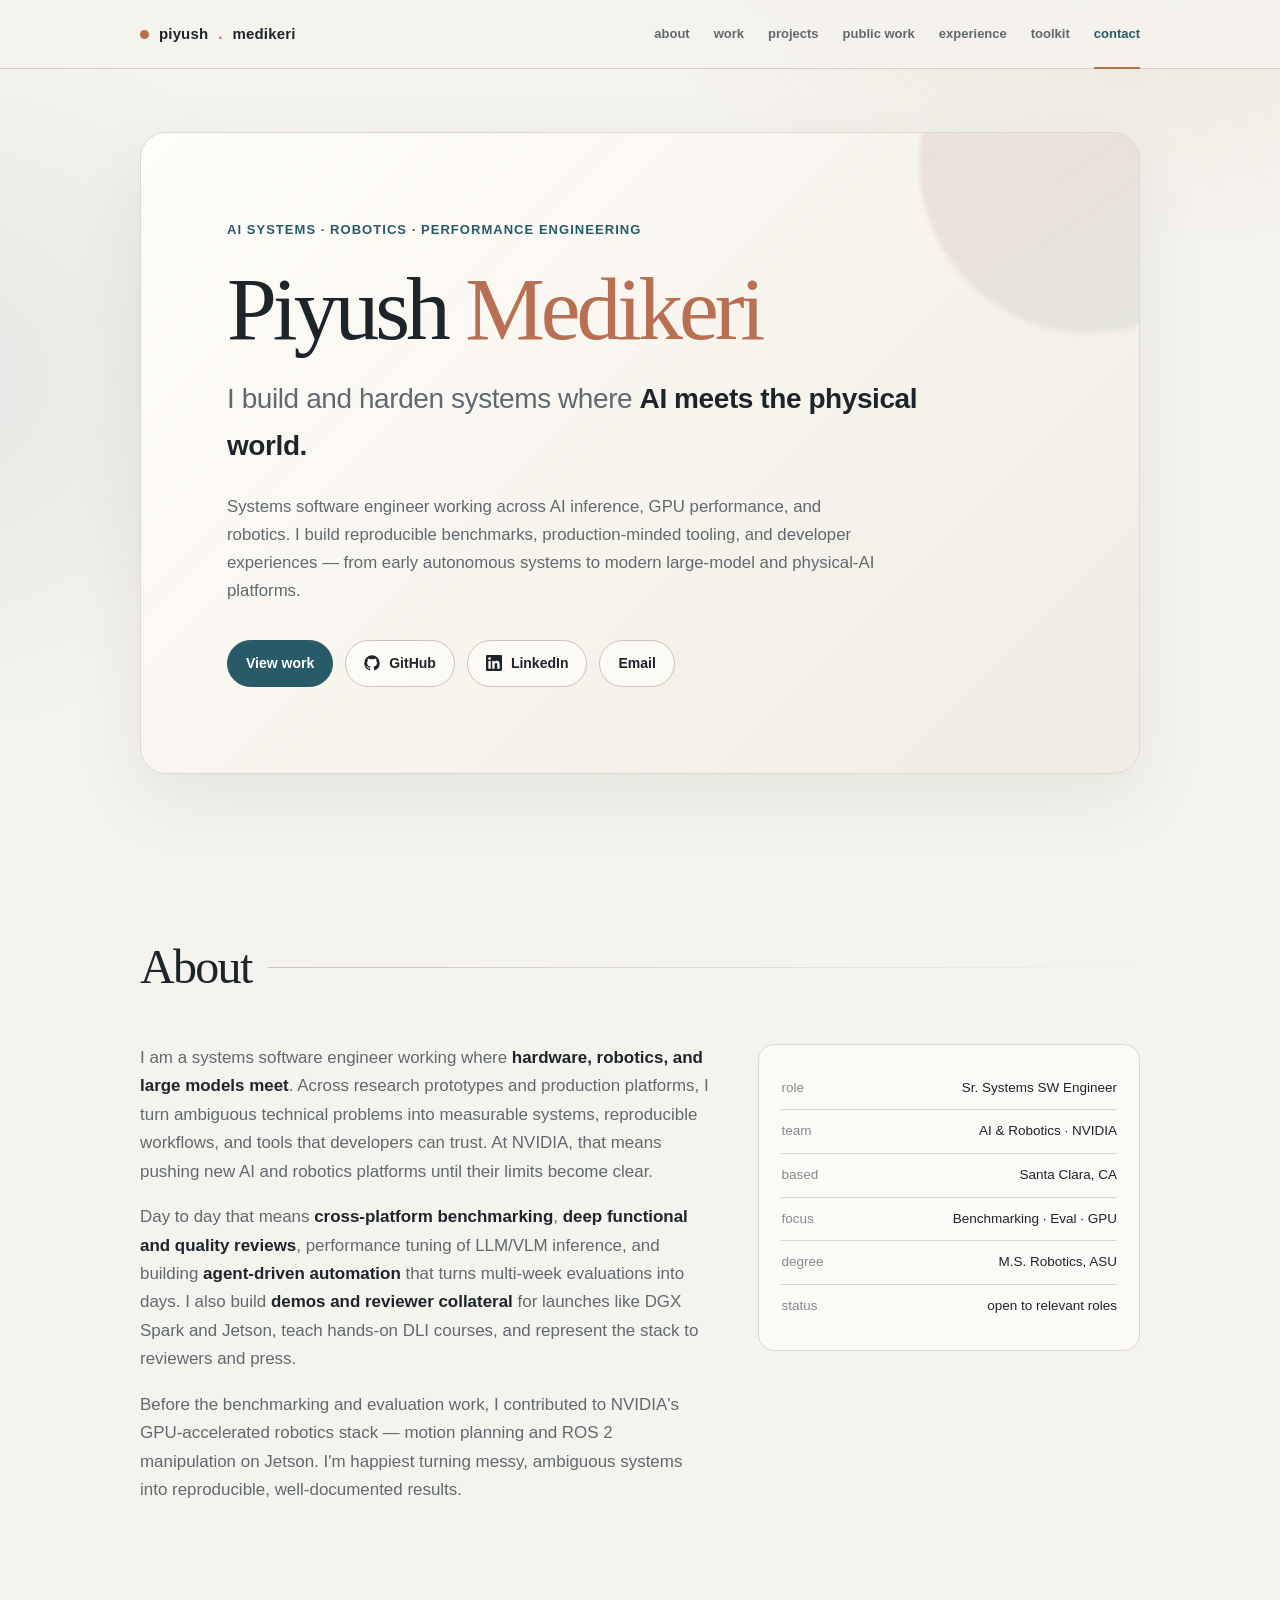
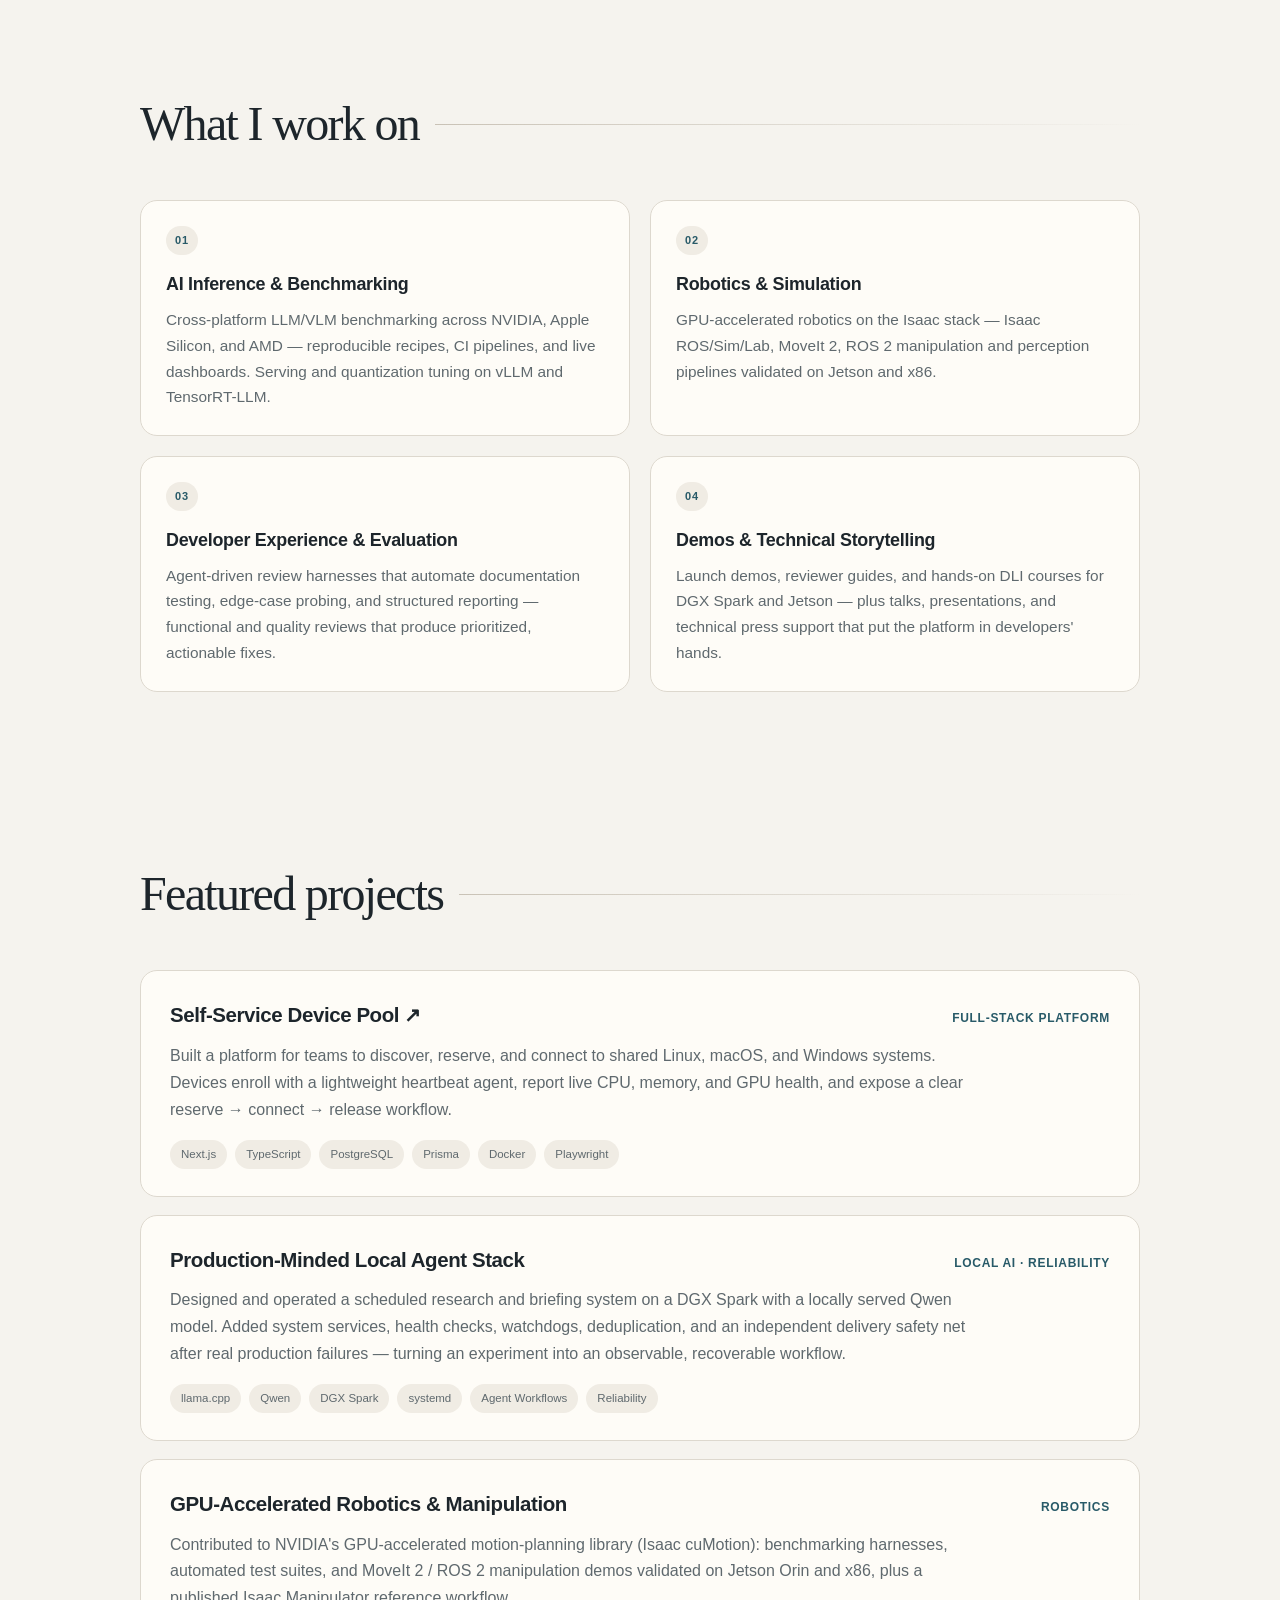
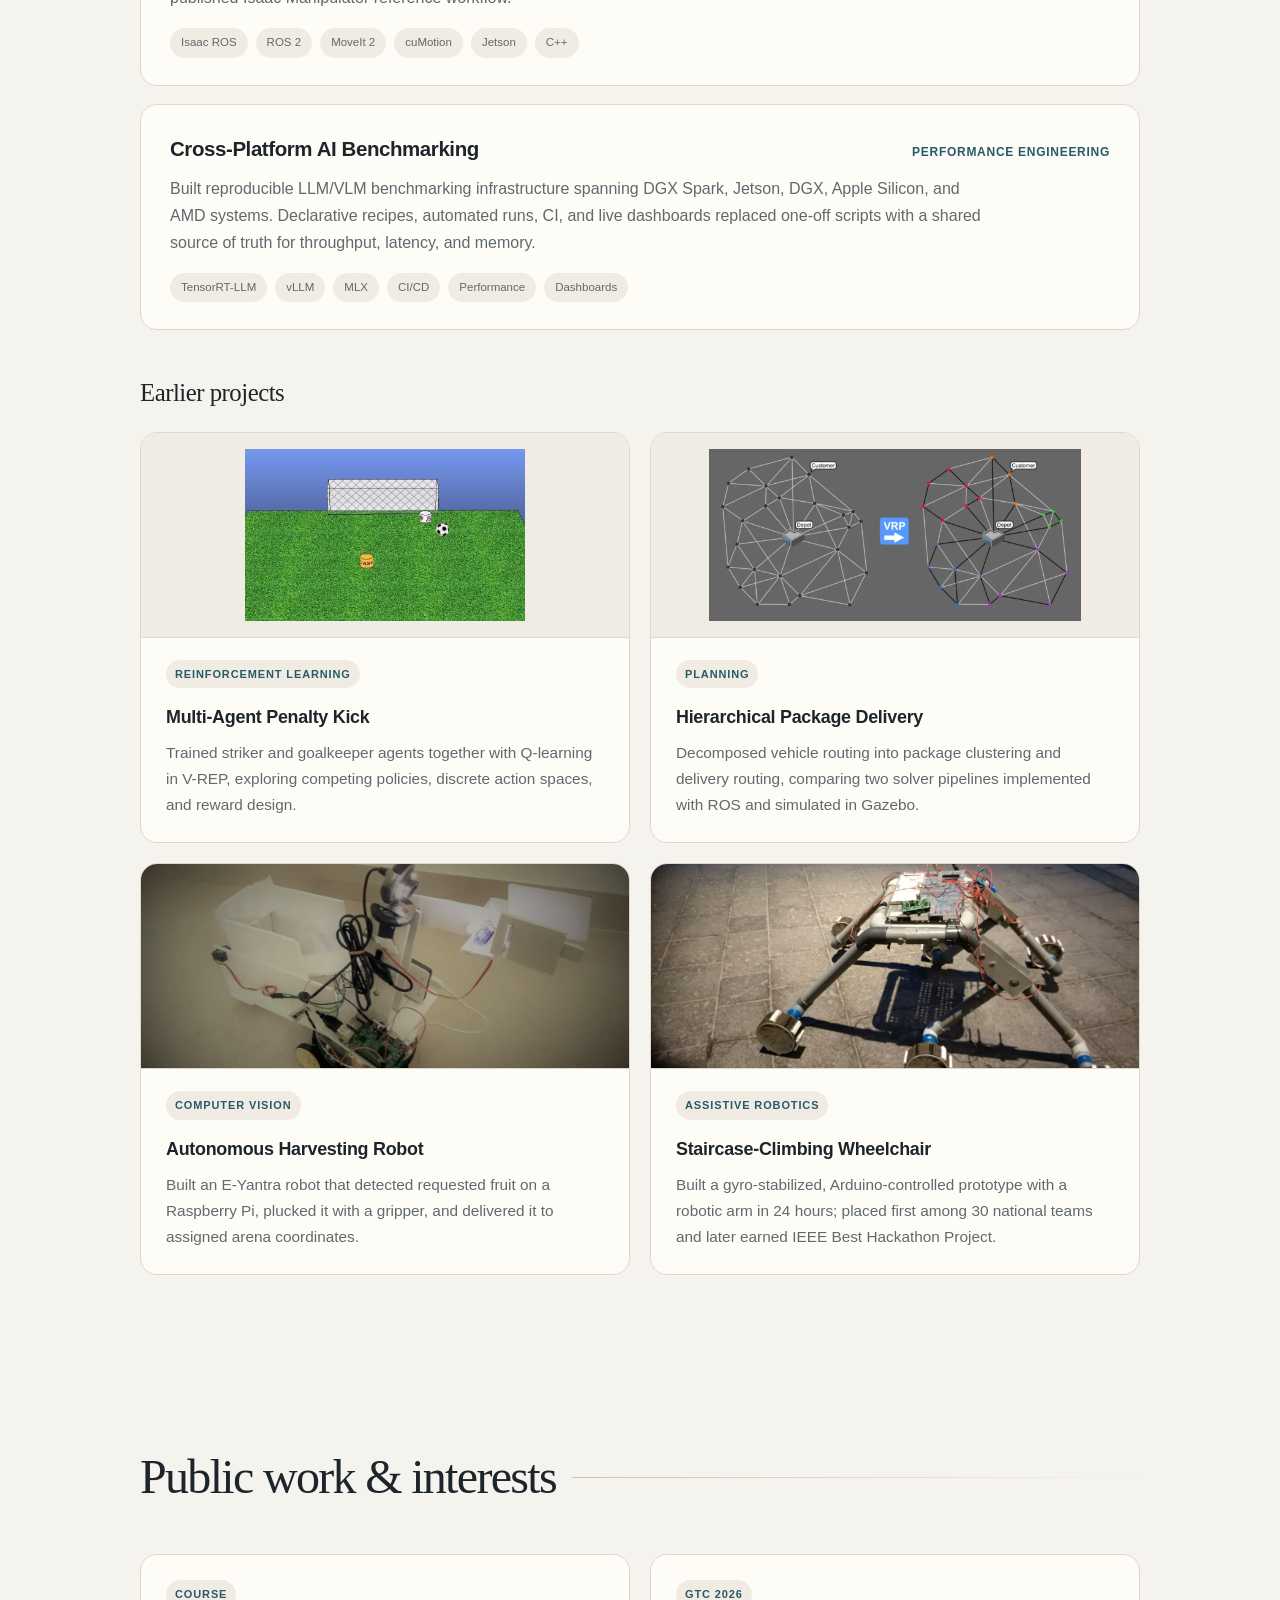
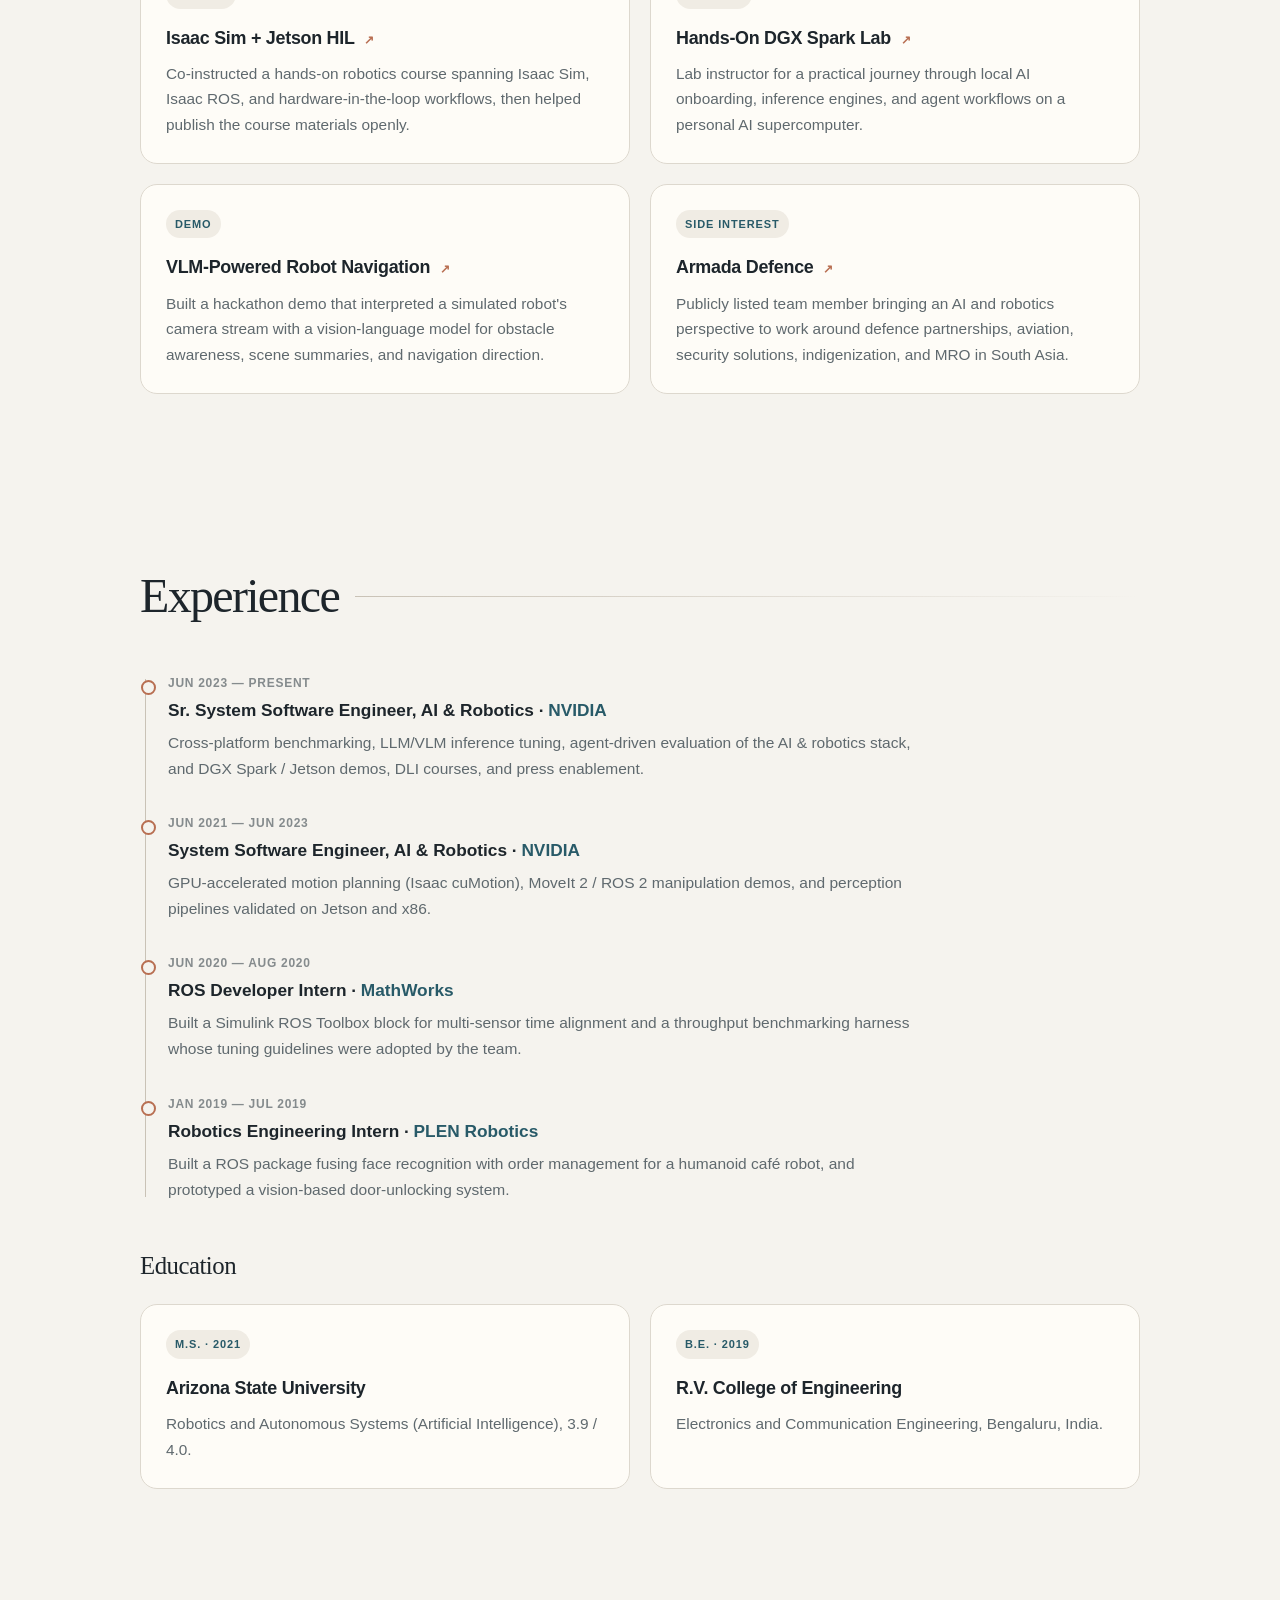
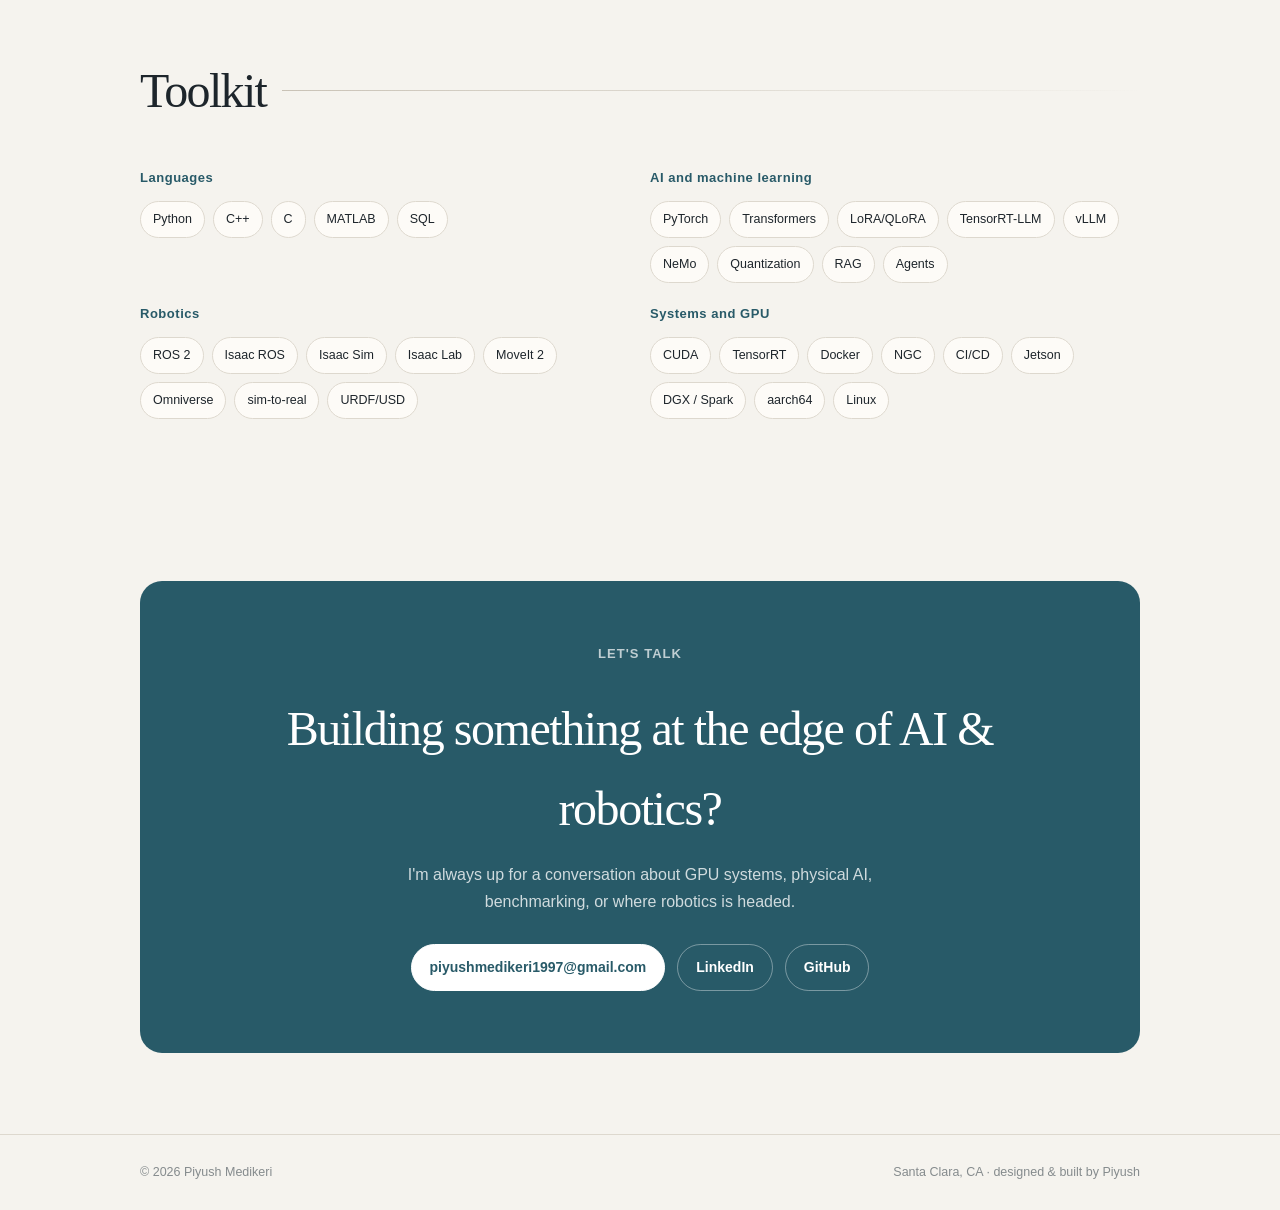
==== index.html @ 3c65e351 "Adopt warm editorial portfolio design" ====
<!DOCTYPE html>
<html lang="en">
<head>
<meta charset="utf-8">
<meta name="viewport" content="width=device-width, initial-scale=1">
<title>Piyush Medikeri — Systems Software Engineer, AI &amp; Robotics</title>
<meta name="description" content="Piyush Medikeri is a systems software engineer specializing in AI inference, GPU performance, robotics, evaluation, and developer-facing technical work.">
<meta name="color-scheme" content="light">
<meta property="og:title" content="Piyush Medikeri — Systems Software Engineer, AI &amp; Robotics">
<meta property="og:description" content="AI inference, GPU benchmarking, robotics, evaluation, and developer experience — from early autonomous systems to production platforms.">
<meta property="og:type" content="website">
<style>
  :root{
    --bg:#f5f3ee; --bg2:#eeeae2; --surface:#fffdf9; --surface2:#f0ece4;
    --border:#ddd8ce; --border2:#c9c2b6;
    --text:#1d252b; --muted:#5f696e; --dim:#858b8d;
    --accent:#285a68; --accent-dim:#3f7380; --warm:#b86f52;
    --sans:-apple-system,BlinkMacSystemFont,"Segoe UI",Inter,Roboto,Helvetica,Arial,sans-serif;
    --serif:Georgia,"Times New Roman",serif;
    --maxw:1080px;
  }
  *{margin:0;padding:0;box-sizing:border-box}
  html{scroll-behavior:smooth}
  body{
    background:var(--bg);color:var(--text);font-family:var(--sans);
    line-height:1.68;-webkit-font-smoothing:antialiased;overflow-x:hidden;
  }
  body::before{
    content:"";position:fixed;inset:0;z-index:-1;pointer-events:none;
    background:
      radial-gradient(700px 420px at 88% -5%,rgba(184,111,82,.10),transparent 70%),
      radial-gradient(650px 500px at -8% 42%,rgba(40,90,104,.08),transparent 72%);
  }
  a{color:inherit;text-decoration:none}
  .wrap{max-width:var(--maxw);margin:0 auto;padding:0 clamp(20px,5vw,40px)}
  .accent{color:var(--warm)}

  nav{
    position:sticky;top:0;z-index:50;backdrop-filter:blur(14px);
    background:rgba(245,243,238,.88);border-bottom:1px solid rgba(201,194,182,.75);
  }
  nav .wrap{display:flex;align-items:center;justify-content:space-between;height:68px}
  .brand{font-weight:700;font-size:15px;letter-spacing:.01em;display:flex;align-items:center;gap:10px}
  .brand .blip{width:9px;height:9px;border-radius:50%;background:var(--warm)}
  .navlinks{display:flex;gap:24px;font-size:13px;font-weight:600}
  .navlinks a{color:var(--muted);transition:color .2s;position:relative}
  .navlinks a:hover,.navlinks a.active{color:var(--accent)}
  .navlinks a.active::after{content:"";position:absolute;left:0;right:0;bottom:-24px;height:2px;background:var(--warm)}
  .navlinks .num{display:none}
  .menu-btn{display:none;background:var(--surface);border:1px solid var(--border2);color:var(--text);font-size:13px;padding:7px 13px;border-radius:999px;cursor:pointer}
  @media(max-width:880px){.navlinks{display:none}.menu-btn{display:block}}

  header{padding:clamp(38px,7vh,72px) 0 clamp(46px,8vh,84px)}
  .hero-panel{
    position:relative;overflow:hidden;min-height:470px;border:1px solid var(--border);
    border-radius:26px;padding:clamp(42px,8vw,86px);display:flex;align-items:center;
    background:linear-gradient(135deg,rgba(255,253,249,.98),rgba(239,235,226,.96));
    box-shadow:0 24px 70px rgba(44,49,48,.08);
  }
  .hero-panel::after{
    content:"";position:absolute;width:340px;height:340px;border-radius:50%;right:-120px;top:-140px;
    background:linear-gradient(145deg,rgba(184,111,82,.16),rgba(40,90,104,.08));filter:blur(2px);
  }
  .hero-copy{position:relative;z-index:1;max-width:760px}
  .eyebrow{color:var(--accent);font-size:13px;font-weight:700;letter-spacing:.08em;text-transform:uppercase;margin-bottom:24px}
  .eyebrow .caret{display:none}
  h1{font-family:var(--serif);font-size:clamp(3rem,8vw,5.6rem);line-height:.98;font-weight:500;letter-spacing:-.045em;margin-bottom:22px}
  h1 .grad{color:var(--warm)}
  .role-line{font-size:clamp(1.2rem,3.2vw,1.75rem);color:var(--muted);font-weight:400;letter-spacing:-.015em;margin-bottom:24px;max-width:700px}
  .role-line b{color:var(--text);font-weight:600}
  .lede{max-width:650px;color:var(--muted);font-size:1.05rem;margin-bottom:34px}
  .cta{display:flex;flex-wrap:wrap;gap:12px}
  .btn{font-size:14px;font-weight:650;padding:11px 18px;border-radius:999px;border:1px solid var(--border2);color:var(--text);background:rgba(255,253,249,.65);transition:.2s;display:inline-flex;align-items:center;gap:9px}
  .btn:hover{border-color:var(--accent);transform:translateY(-1px);box-shadow:0 8px 24px rgba(44,49,48,.08)}
  .btn.primary{background:var(--accent);color:#fff;border-color:var(--accent)}
  .btn.primary:hover{background:#1f4c58}
  .btn svg{width:16px;height:16px}

  section{padding:clamp(58px,9vh,94px) 0;scroll-margin-top:78px}
  .sec-head{display:flex;align-items:center;gap:16px;margin-bottom:36px}
  .sec-head .idx{display:none}
  .sec-head h2{font-family:var(--serif);font-size:clamp(2rem,4.5vw,3rem);font-weight:500;letter-spacing:-.035em;white-space:nowrap}
  .sec-head .line{flex:1;height:1px;background:linear-gradient(90deg,var(--border2),transparent)}
  @media(max-width:520px){.sec-head h2{white-space:normal;font-size:1.9rem}.sec-head .line{display:none}}

  .about-grid{display:grid;grid-template-columns:1.5fr 1fr;gap:46px;align-items:start}
  @media(max-width:820px){.about-grid{grid-template-columns:1fr;gap:28px}}
  .about p{color:var(--muted);font-size:1.06rem;margin-bottom:17px}
  .about p b{color:var(--text);font-weight:650}
  .quickfacts{border:1px solid var(--border);border-radius:16px;background:rgba(255,253,249,.7);padding:22px;font-size:13.5px}
  .quickfacts .row{display:flex;justify-content:space-between;gap:14px;padding:10px 0;border-bottom:1px solid var(--border)}
  .quickfacts .row:last-child{border-bottom:0}
  .quickfacts .k{color:var(--dim)}
  .quickfacts .v{color:var(--text);text-align:right}

  .cards{display:grid;grid-template-columns:repeat(2,1fr);gap:20px}
  @media(max-width:720px){.cards{grid-template-columns:1fr}}
  .card{border:1px solid var(--border);border-radius:17px;background:rgba(255,253,249,.86);padding:25px;transition:.22s;position:relative;overflow:hidden}
  .card:hover{border-color:var(--border2);transform:translateY(-2px);box-shadow:0 14px 34px rgba(44,49,48,.07)}
  .card .ico{font-size:11px;font-weight:750;text-transform:uppercase;letter-spacing:.08em;color:var(--accent);background:var(--surface2);border-radius:999px;padding:5px 9px;display:inline-block;margin-bottom:14px}
  .card h3{font-size:1.12rem;margin-bottom:8px;letter-spacing:-.015em}
  .card p{color:var(--muted);font-size:.96rem}
  .project-thumb{display:block;width:calc(100% + 50px);height:205px;object-fit:cover;margin:-25px -25px 22px;background:var(--surface2);border-bottom:1px solid var(--border)}
  .project-thumb.diagram{object-fit:contain;padding:16px}

  .projects{display:grid;gap:18px}
  .proj{border:1px solid var(--border);border-radius:17px;background:rgba(255,253,249,.86);padding:27px 29px;transition:.22s}
  .proj:hover{border-color:var(--border2);box-shadow:0 14px 34px rgba(44,49,48,.07)}
  .proj-top{display:flex;align-items:baseline;justify-content:space-between;gap:16px;margin-bottom:10px;flex-wrap:wrap}
  .proj h3{font-size:1.28rem;letter-spacing:-.02em}
  .proj .kind{font-size:12px;font-weight:700;color:var(--accent);text-transform:uppercase;letter-spacing:.06em}
  .proj p{color:var(--muted);margin-bottom:16px;max-width:820px}
  .tags{display:flex;flex-wrap:wrap;gap:8px}
  .tag{font-size:11.5px;color:var(--muted);background:var(--surface2);border-radius:999px;padding:5px 11px}
  .subhead{font-family:var(--serif);font-size:1.55rem;font-weight:500;color:var(--text);letter-spacing:-.02em;margin:42px 0 18px}
  .card-link{display:block}
  .card-link .arrow{color:var(--warm);font-size:12px;margin-left:5px}

  .timeline{position:relative;padding-left:28px}
  .timeline::before{content:"";position:absolute;left:5px;top:6px;bottom:6px;width:1px;background:var(--border2)}
  .job{position:relative;padding-bottom:31px}
  .job:last-child{padding-bottom:0}
  .job::before{content:"";position:absolute;left:-27px;top:7px;width:11px;height:11px;border-radius:50%;background:var(--bg);border:2px solid var(--warm)}
  .job .when{font-size:12px;font-weight:700;letter-spacing:.06em;color:var(--dim);margin-bottom:3px}
  .job h3{font-size:1.08rem}
  .job .co{color:var(--accent);font-weight:700}
  .job p{color:var(--muted);font-size:.97rem;margin-top:5px;max-width:760px}

  .skillgrid{display:grid;grid-template-columns:repeat(2,1fr);gap:20px}
  @media(max-width:720px){.skillgrid{grid-template-columns:1fr}}
  .skillcol h4{font-size:13px;color:var(--accent);margin-bottom:12px;letter-spacing:.04em}
  .chips{display:flex;flex-wrap:wrap;gap:8px}
  .chip{font-size:12.5px;color:var(--text);background:rgba(255,253,249,.82);border:1px solid var(--border);border-radius:999px;padding:7px 12px;transition:.2s}
  .chip:hover{border-color:var(--accent);color:var(--accent)}

  .contact-box{border-radius:22px;background:var(--accent);color:#fff;padding:clamp(38px,7vw,62px);text-align:center}
  .contact-box h2{font-family:var(--serif);font-size:clamp(2rem,5vw,3rem);font-weight:500;letter-spacing:-.03em;margin-bottom:12px}
  .contact-box p{color:rgba(255,255,255,.78);max-width:540px;margin:0 auto 28px}
  .contact-box .eyebrow{color:rgba(255,255,255,.7)}
  .contact-box .btn{border-color:rgba(255,255,255,.38);color:#fff;background:transparent}
  .contact-box .btn.primary{background:#fff;color:var(--accent);border-color:#fff}
  .contact-links{display:flex;flex-wrap:wrap;gap:12px;justify-content:center}

  footer{border-top:1px solid var(--border);padding:27px 0;color:var(--dim);font-size:12.5px}
  footer .wrap{display:flex;justify-content:space-between;flex-wrap:wrap;gap:10px}

  html.js .reveal{opacity:0;transform:translateY(16px);transition:opacity .55s ease,transform .55s ease}
  html.js .reveal.in{opacity:1;transform:none}
  @media(prefers-reduced-motion:reduce){html.js .reveal{opacity:1;transform:none;transition:none}html{scroll-behavior:auto}}
</style>
</head>
<body>

<nav>
  <div class="wrap">
    <a class="brand" href="#top"><span class="blip"></span>piyush<span class="accent">.</span>medikeri</a>
    <div class="navlinks" id="navlinks">
      <a href="#about"><span class="num">01</span>about</a>
      <a href="#focus"><span class="num">02</span>work</a>
      <a href="#projects"><span class="num">03</span>projects</a>
      <a href="#public"><span class="num">04</span>public work</a>
      <a href="#experience"><span class="num">05</span>experience</a>
      <a href="#skills"><span class="num">06</span>toolkit</a>
      <a href="#contact"><span class="num">07</span>contact</a>
    </div>
    <button class="menu-btn" id="menuBtn">menu</button>
  </div>
</nav>

<header id="top">
  <div class="wrap">
    <div class="hero-panel">
       <div class="hero-copy">
    <div class="eyebrow reveal">AI systems &middot; robotics &middot; performance engineering</div>
    <h1 class="reveal">Piyush <span class="grad">Medikeri</span></h1>
    <div class="role-line reveal">I build and harden systems where <b>AI meets the physical world.</b></div>
    <p class="lede reveal">
      Systems software engineer working across AI inference, GPU performance, and robotics. I build
      reproducible benchmarks, production-minded tooling, and developer experiences &mdash; from early
      autonomous systems to modern large-model and physical-AI platforms.
    </p>
    <div class="cta reveal">
      <a class="btn primary" href="#projects">View work</a>
      <a class="btn" href="https://github.com/pmedikeri" target="_blank" rel="noopener">
        <svg viewBox="0 0 24 24" fill="currentColor"><path d="M12 .5A11.5 11.5 0 0 0 .5 12a11.5 11.5 0 0 0 7.86 10.92c.57.1.78-.25.78-.55v-2c-3.2.7-3.88-1.37-3.88-1.37-.53-1.34-1.3-1.7-1.3-1.7-1.06-.72.08-.71.08-.71 1.17.08 1.78 1.2 1.78 1.2 1.04 1.78 2.73 1.27 3.4.97.1-.75.4-1.27.73-1.56-2.56-.29-5.26-1.28-5.26-5.7 0-1.26.45-2.29 1.19-3.1-.12-.29-.52-1.46.11-3.05 0 0 .97-.31 3.18 1.18a11 11 0 0 1 5.8 0c2.2-1.49 3.17-1.18 3.17-1.18.63 1.59.23 2.76.11 3.05.74.81 1.19 1.84 1.19 3.1 0 4.43-2.7 5.4-5.28 5.69.41.36.78 1.06.78 2.14v3.17c0 .31.21.66.79.55A11.5 11.5 0 0 0 23.5 12 11.5 11.5 0 0 0 12 .5Z"/></svg>
        GitHub
      </a>
      <a class="btn" href="https://linkedin.com/in/piyush-rajesh-medikeri" target="_blank" rel="noopener">
        <svg viewBox="0 0 24 24" fill="currentColor"><path d="M20.45 20.45h-3.56v-5.57c0-1.33-.02-3.04-1.85-3.04-1.85 0-2.13 1.44-2.13 2.94v5.67H9.35V9h3.41v1.56h.05c.48-.9 1.63-1.85 3.36-1.85 3.6 0 4.27 2.37 4.27 5.45v6.29ZM5.34 7.43a2.06 2.06 0 1 1 0-4.13 2.06 2.06 0 0 1 0 4.13ZM7.12 20.45H3.56V9h3.56v11.45ZM22.22 0H1.77C.79 0 0 .77 0 1.72v20.56C0 23.23.79 24 1.77 24h20.45c.98 0 1.78-.77 1.78-1.72V1.72C24 .77 23.2 0 22.22 0Z"/></svg>
        LinkedIn
      </a>
      <a class="btn" href="mailto:piyushmedikeri1997@gmail.com">Email</a>
    </div>
      </div>
    </div>
  </div>
</header>

<section id="about">
  <div class="wrap">
    <div class="sec-head reveal"><span class="idx">01</span><h2>About</h2><span class="line"></span></div>
    <div class="about-grid about">
      <div class="reveal">
        <p>
          I am a systems software engineer working where <b>hardware, robotics, and large models meet</b>.
          Across research prototypes and production platforms, I turn ambiguous technical problems into
          measurable systems, reproducible workflows, and tools that developers can trust. At NVIDIA,
          that means pushing new AI and robotics platforms until their limits become clear.
        </p>
        <p>
          Day to day that means <b>cross-platform benchmarking</b>, <b>deep functional and quality reviews</b>,
          performance tuning of LLM/VLM inference, and building <b>agent-driven automation</b> that turns
          multi-week evaluations into days. I also build <b>demos and reviewer collateral</b> for launches
          like DGX Spark and Jetson, teach hands-on DLI courses, and represent the stack to reviewers
          and press.
        </p>
        <p>
          Before the benchmarking and evaluation work, I contributed to NVIDIA's GPU-accelerated
          robotics stack &mdash; motion planning and ROS 2 manipulation on Jetson. I'm happiest turning
          messy, ambiguous systems into reproducible, well-documented results.
        </p>
      </div>
      <div class="quickfacts reveal">
        <div class="row"><span class="k">role</span><span class="v">Sr. Systems SW Engineer</span></div>
        <div class="row"><span class="k">team</span><span class="v">AI &amp; Robotics · NVIDIA</span></div>
        <div class="row"><span class="k">based</span><span class="v">Santa Clara, CA</span></div>
        <div class="row"><span class="k">focus</span><span class="v">Benchmarking · Eval · GPU</span></div>
        <div class="row"><span class="k">degree</span><span class="v">M.S. Robotics, ASU</span></div>
        <div class="row"><span class="k">status</span><span class="v accent">open to relevant roles</span></div>
      </div>
    </div>
  </div>
</section>

<section id="focus">
  <div class="wrap">
    <div class="sec-head reveal"><span class="idx">02</span><h2>What I work on</h2><span class="line"></span></div>
    <div class="cards">
      <div class="card reveal">
        <span class="ico">01</span>
        <h3>AI Inference &amp; Benchmarking</h3>
        <p>Cross-platform LLM/VLM benchmarking across NVIDIA, Apple Silicon, and AMD &mdash; reproducible recipes, CI pipelines, and live dashboards. Serving and quantization tuning on vLLM and TensorRT-LLM.</p>
      </div>
      <div class="card reveal">
        <span class="ico">02</span>
        <h3>Robotics &amp; Simulation</h3>
        <p>GPU-accelerated robotics on the Isaac stack &mdash; Isaac ROS/Sim/Lab, MoveIt 2, ROS 2 manipulation and perception pipelines validated on Jetson and x86.</p>
      </div>
      <div class="card reveal">
        <span class="ico">03</span>
        <h3>Developer Experience &amp; Evaluation</h3>
        <p>Agent-driven review harnesses that automate documentation testing, edge-case probing, and structured reporting &mdash; functional and quality reviews that produce prioritized, actionable fixes.</p>
      </div>
      <div class="card reveal">
        <span class="ico">04</span>
        <h3>Demos &amp; Technical Storytelling</h3>
        <p>Launch demos, reviewer guides, and hands-on DLI courses for DGX Spark and Jetson &mdash; plus talks, presentations, and technical press support that put the platform in developers' hands.</p>
      </div>
    </div>
  </div>
</section>

<section id="projects">
  <div class="wrap">
    <div class="sec-head reveal"><span class="idx">03</span><h2>Featured projects</h2><span class="line"></span></div>
    <div class="projects">
      <a class="proj reveal" href="https://github.com/pmedikeri/device-pool" target="_blank" rel="noopener noreferrer">
        <div class="proj-top">
          <h3>Self-Service Device Pool <span aria-hidden="true">↗</span></h3>
          <span class="kind">Full-stack platform</span>
        </div>
        <p>
          Built a platform for teams to discover, reserve, and connect to shared Linux, macOS, and
          Windows systems. Devices enroll with a lightweight heartbeat agent, report live CPU,
          memory, and GPU health, and expose a clear reserve &rarr; connect &rarr; release workflow.
        </p>
        <div class="tags"><span class="tag">Next.js</span><span class="tag">TypeScript</span><span class="tag">PostgreSQL</span><span class="tag">Prisma</span><span class="tag">Docker</span><span class="tag">Playwright</span></div>
      </a>
      <div class="proj reveal">
        <div class="proj-top">
          <h3>Production-Minded Local Agent Stack</h3>
          <span class="kind">Local AI · reliability</span>
        </div>
        <p>
          Designed and operated a scheduled research and briefing system on a DGX Spark with a locally
          served Qwen model. Added system services, health checks, watchdogs, deduplication, and an
          independent delivery safety net after real production failures &mdash; turning an experiment
          into an observable, recoverable workflow.
        </p>
        <div class="tags"><span class="tag">llama.cpp</span><span class="tag">Qwen</span><span class="tag">DGX Spark</span><span class="tag">systemd</span><span class="tag">Agent Workflows</span><span class="tag">Reliability</span></div>
      </div>
      <div class="proj reveal">
        <div class="proj-top">
          <h3>GPU-Accelerated Robotics &amp; Manipulation</h3>
          <span class="kind">Robotics</span>
        </div>
        <p>
          Contributed to NVIDIA's GPU-accelerated motion-planning library (Isaac cuMotion): benchmarking
          harnesses, automated test suites, and MoveIt 2 / ROS 2 manipulation demos validated on Jetson
          Orin and x86, plus a published Isaac Manipulator reference workflow.
        </p>
        <div class="tags"><span class="tag">Isaac ROS</span><span class="tag">ROS 2</span><span class="tag">MoveIt 2</span><span class="tag">cuMotion</span><span class="tag">Jetson</span><span class="tag">C++</span></div>
      </div>
      <div class="proj reveal">
        <div class="proj-top">
          <h3>Cross-Platform AI Benchmarking</h3>
          <span class="kind">Performance engineering</span>
        </div>
        <p>
          Built reproducible LLM/VLM benchmarking infrastructure spanning DGX Spark, Jetson, DGX,
          Apple Silicon, and AMD systems. Declarative recipes, automated runs, CI, and live dashboards
          replaced one-off scripts with a shared source of truth for throughput, latency, and memory.
        </p>
        <div class="tags"><span class="tag">TensorRT-LLM</span><span class="tag">vLLM</span><span class="tag">MLX</span><span class="tag">CI/CD</span><span class="tag">Performance</span><span class="tag">Dashboards</span></div>
      </div>
    </div>

    <h3 class="subhead reveal">Earlier projects</h3>
    <div class="cards">
      <div class="card reveal">
        <img class="project-thumb diagram" src="assets/project-rl.webp" alt="V-REP simulation of striker and goalkeeper reinforcement-learning agents." loading="lazy" decoding="async">
        <span class="ico">Reinforcement learning</span>
        <h3>Multi-Agent Penalty Kick</h3>
        <p>Trained striker and goalkeeper agents together with Q-learning in V-REP, exploring competing policies, discrete action spaces, and reward design.</p>
      </div>
      <div class="card reveal">
        <img class="project-thumb diagram" src="assets/project-planning.webp" alt="ROS and Gazebo package-delivery planning simulation." loading="lazy" decoding="async">
        <span class="ico">Planning</span>
        <h3>Hierarchical Package Delivery</h3>
        <p>Decomposed vehicle routing into package clustering and delivery routing, comparing two solver pipelines implemented with ROS and simulated in Gazebo.</p>
      </div>
      <div class="card reveal">
        <img class="project-thumb" src="assets/project-harvester.webp" alt="Autonomous harvesting robot built for the E-Yantra competition." loading="lazy" decoding="async">
        <span class="ico">Computer vision</span>
        <h3>Autonomous Harvesting Robot</h3>
        <p>Built an E-Yantra robot that detected requested fruit on a Raspberry Pi, plucked it with a gripper, and delivered it to assigned arena coordinates.</p>
      </div>
      <div class="card reveal">
        <img class="project-thumb" src="assets/project-wheelchair.webp" alt="Staircase-climbing wheelchair prototype with robotic arm." loading="lazy" decoding="async">
        <span class="ico">Assistive robotics</span>
        <h3>Staircase-Climbing Wheelchair</h3>
        <p>Built a gyro-stabilized, Arduino-controlled prototype with a robotic arm in 24 hours; placed first among 30 national teams and later earned IEEE Best Hackathon Project.</p>
      </div>
    </div>
  </div>
</section>

<section id="public">
  <div class="wrap">
    <div class="sec-head reveal"><span class="idx">04</span><h2>Public work &amp; interests</h2><span class="line"></span></div>
    <div class="cards">
      <a class="card card-link reveal" href="https://nvidia-ai-iot.github.io/isaac-sim-jetson-hil-course-doc/" target="_blank" rel="noopener noreferrer">
        <span class="ico">COURSE</span>
        <h3>Isaac Sim + Jetson HIL <span class="arrow">↗</span></h3>
        <p>Co-instructed a hands-on robotics course spanning Isaac Sim, Isaac ROS, and hardware-in-the-loop workflows, then helped publish the course materials openly.</p>
      </a>
      <a class="card card-link reveal" href="https://www.nvidia.com/gtc/session-catalog/sessions/gtc26-dlit82308/" target="_blank" rel="noopener noreferrer">
        <span class="ico">GTC 2026</span>
        <h3>Hands-On DGX Spark Lab <span class="arrow">↗</span></h3>
        <p>Lab instructor for a practical journey through local AI onboarding, inference engines, and agent workflows on a personal AI supercomputer.</p>
      </a>
      <a class="card card-link reveal" href="https://www.linkedin.com/posts/nvidiarobotics_build-visual-ai-agents-with-generative-ai-activity-7233905291061293057-0EAy" target="_blank" rel="noopener noreferrer">
        <span class="ico">DEMO</span>
        <h3>VLM-Powered Robot Navigation <span class="arrow">↗</span></h3>
        <p>Built a hackathon demo that interpreted a simulated robot's camera stream with a vision-language model for obstacle awareness, scene summaries, and navigation direction.</p>
      </a>
      <a class="card card-link reveal" href="https://armadadefence.in/" target="_blank" rel="noopener noreferrer">
        <span class="ico">SIDE INTEREST</span>
        <h3>Armada Defence <span class="arrow">↗</span></h3>
        <p>Publicly listed team member bringing an AI and robotics perspective to work around defence partnerships, aviation, security solutions, indigenization, and MRO in South Asia.</p>
      </a>
    </div>
  </div>
</section>

<section id="experience">
  <div class="wrap">
    <div class="sec-head reveal"><span class="idx">05</span><h2>Experience</h2><span class="line"></span></div>
    <div class="timeline">
      <div class="job reveal">
        <div class="when">JUN 2023 — PRESENT</div>
        <h3>Sr. System Software Engineer, AI &amp; Robotics &middot; <span class="co">NVIDIA</span></h3>
        <p>Cross-platform benchmarking, LLM/VLM inference tuning, agent-driven evaluation of the AI &amp; robotics stack, and DGX Spark / Jetson demos, DLI courses, and press enablement.</p>
      </div>
      <div class="job reveal">
        <div class="when">JUN 2021 — JUN 2023</div>
        <h3>System Software Engineer, AI &amp; Robotics &middot; <span class="co">NVIDIA</span></h3>
        <p>GPU-accelerated motion planning (Isaac cuMotion), MoveIt 2 / ROS 2 manipulation demos, and perception pipelines validated on Jetson and x86.</p>
      </div>
      <div class="job reveal">
        <div class="when">JUN 2020 — AUG 2020</div>
        <h3>ROS Developer Intern &middot; <span class="co">MathWorks</span></h3>
        <p>Built a Simulink ROS Toolbox block for multi-sensor time alignment and a throughput benchmarking harness whose tuning guidelines were adopted by the team.</p>
      </div>
      <div class="job reveal">
        <div class="when">JAN 2019 — JUL 2019</div>
        <h3>Robotics Engineering Intern &middot; <span class="co">PLEN Robotics</span></h3>
        <p>Built a ROS package fusing face recognition with order management for a humanoid café robot, and prototyped a vision-based door-unlocking system.</p>
      </div>
    </div>
    <h3 class="subhead reveal">Education</h3>
    <div class="cards">
      <div class="card reveal">
        <span class="ico">M.S. · 2021</span>
        <h3>Arizona State University</h3>
        <p>Robotics and Autonomous Systems (Artificial Intelligence), 3.9 / 4.0.</p>
      </div>
      <div class="card reveal">
        <span class="ico">B.E. · 2019</span>
        <h3>R.V. College of Engineering</h3>
        <p>Electronics and Communication Engineering, Bengaluru, India.</p>
      </div>
    </div>
  </div>
</section>

<section id="skills">
  <div class="wrap">
    <div class="sec-head reveal"><span class="idx">06</span><h2>Toolkit</h2><span class="line"></span></div>
    <div class="skillgrid">
      <div class="skillcol reveal">
        <h4>Languages</h4>
        <div class="chips"><span class="chip">Python</span><span class="chip">C++</span><span class="chip">C</span><span class="chip">MATLAB</span><span class="chip">SQL</span></div>
      </div>
      <div class="skillcol reveal">
        <h4>AI and machine learning</h4>
        <div class="chips"><span class="chip">PyTorch</span><span class="chip">Transformers</span><span class="chip">LoRA/QLoRA</span><span class="chip">TensorRT-LLM</span><span class="chip">vLLM</span><span class="chip">NeMo</span><span class="chip">Quantization</span><span class="chip">RAG</span><span class="chip">Agents</span></div>
      </div>
      <div class="skillcol reveal">
        <h4>Robotics</h4>
        <div class="chips"><span class="chip">ROS 2</span><span class="chip">Isaac ROS</span><span class="chip">Isaac Sim</span><span class="chip">Isaac Lab</span><span class="chip">MoveIt 2</span><span class="chip">Omniverse</span><span class="chip">sim-to-real</span><span class="chip">URDF/USD</span></div>
      </div>
      <div class="skillcol reveal">
        <h4>Systems and GPU</h4>
        <div class="chips"><span class="chip">CUDA</span><span class="chip">TensorRT</span><span class="chip">Docker</span><span class="chip">NGC</span><span class="chip">CI/CD</span><span class="chip">Jetson</span><span class="chip">DGX / Spark</span><span class="chip">aarch64</span><span class="chip">Linux</span></div>
      </div>
    </div>
  </div>
</section>

<section id="contact">
  <div class="wrap">
    <div class="contact-box reveal">
      <div class="eyebrow" style="justify-content:center"><span class="caret">&gt;</span> let's talk</div>
      <h2>Building something at the edge of AI &amp; robotics?</h2>
      <p>I'm always up for a conversation about GPU systems, physical AI, benchmarking, or where robotics is headed.</p>
      <div class="contact-links">
        <a class="btn primary" href="mailto:piyushmedikeri1997@gmail.com">piyushmedikeri1997@gmail.com</a>
        <a class="btn" href="https://linkedin.com/in/piyush-rajesh-medikeri" target="_blank" rel="noopener">LinkedIn</a>
        <a class="btn" href="https://github.com/pmedikeri" target="_blank" rel="noopener">GitHub</a>
      </div>
    </div>
  </div>
</section>

<footer>
  <div class="wrap">
    <span>&copy; <span id="yr">2026</span> Piyush Medikeri</span>
    <span>Santa Clara, CA &middot; designed &amp; built by Piyush</span>
  </div>
</footer>

<script>
  // active nav on scroll
  const links=[...document.querySelectorAll('.navlinks a')];
  const secs=links.map(a=>document.querySelector(a.getAttribute('href')));
  const spy=new IntersectionObserver((es)=>{
    es.forEach(e=>{if(e.isIntersecting){const id='#'+e.target.id;links.forEach(l=>l.classList.toggle('active',l.getAttribute('href')===id));}});
  },{rootMargin:'-45% 0px -50% 0px'});
  secs.forEach(s=>s&&spy.observe(s));

  // reveal on scroll (progressive enhancement)
  const revEls=[...document.querySelectorAll('.reveal')];
  const show=el=>el.classList.add('in');
  if('IntersectionObserver' in window){
    const rev=new IntersectionObserver((es)=>{
      es.forEach(e=>{if(e.isIntersecting){show(e.target);rev.unobserve(e.target);}});
    },{rootMargin:'0px 0px -8% 0px'});
    revEls.forEach((el,i)=>{el.style.transitionDelay=(Math.min(i%6,5)*40)+'ms';rev.observe(el);});
  } else {
    revEls.forEach(show);
  }
  // safety net: guarantee anything in view is shown once loaded (covers headless / edge cases)
  const revealInView=()=>revEls.forEach(el=>{if(el.getBoundingClientRect().top < innerHeight+40) show(el);});
  addEventListener('load',()=>setTimeout(revealInView,100));
  setTimeout(revealInView,1200);

  // mobile menu (simple toggle)
  const nl=document.getElementById('navlinks');
  document.getElementById('menuBtn').addEventListener('click',()=>{
    const open=nl.style.display==='flex';
    nl.style.display=open?'':'flex';
    if(!open){nl.style.position='absolute';nl.style.top='60px';nl.style.right='20px';nl.style.flexDirection='column';nl.style.gap='16px';nl.style.background='var(--bg2)';nl.style.border='1px solid var(--border)';nl.style.padding='16px 22px';nl.style.borderRadius='10px';}
  });
  nl.querySelectorAll('a').forEach(a=>a.addEventListener('click',()=>{if(window.innerWidth<=880)nl.style.display='';}));

  document.getElementById('yr').textContent=new Date().getFullYear();
</script>
</body>
</html>
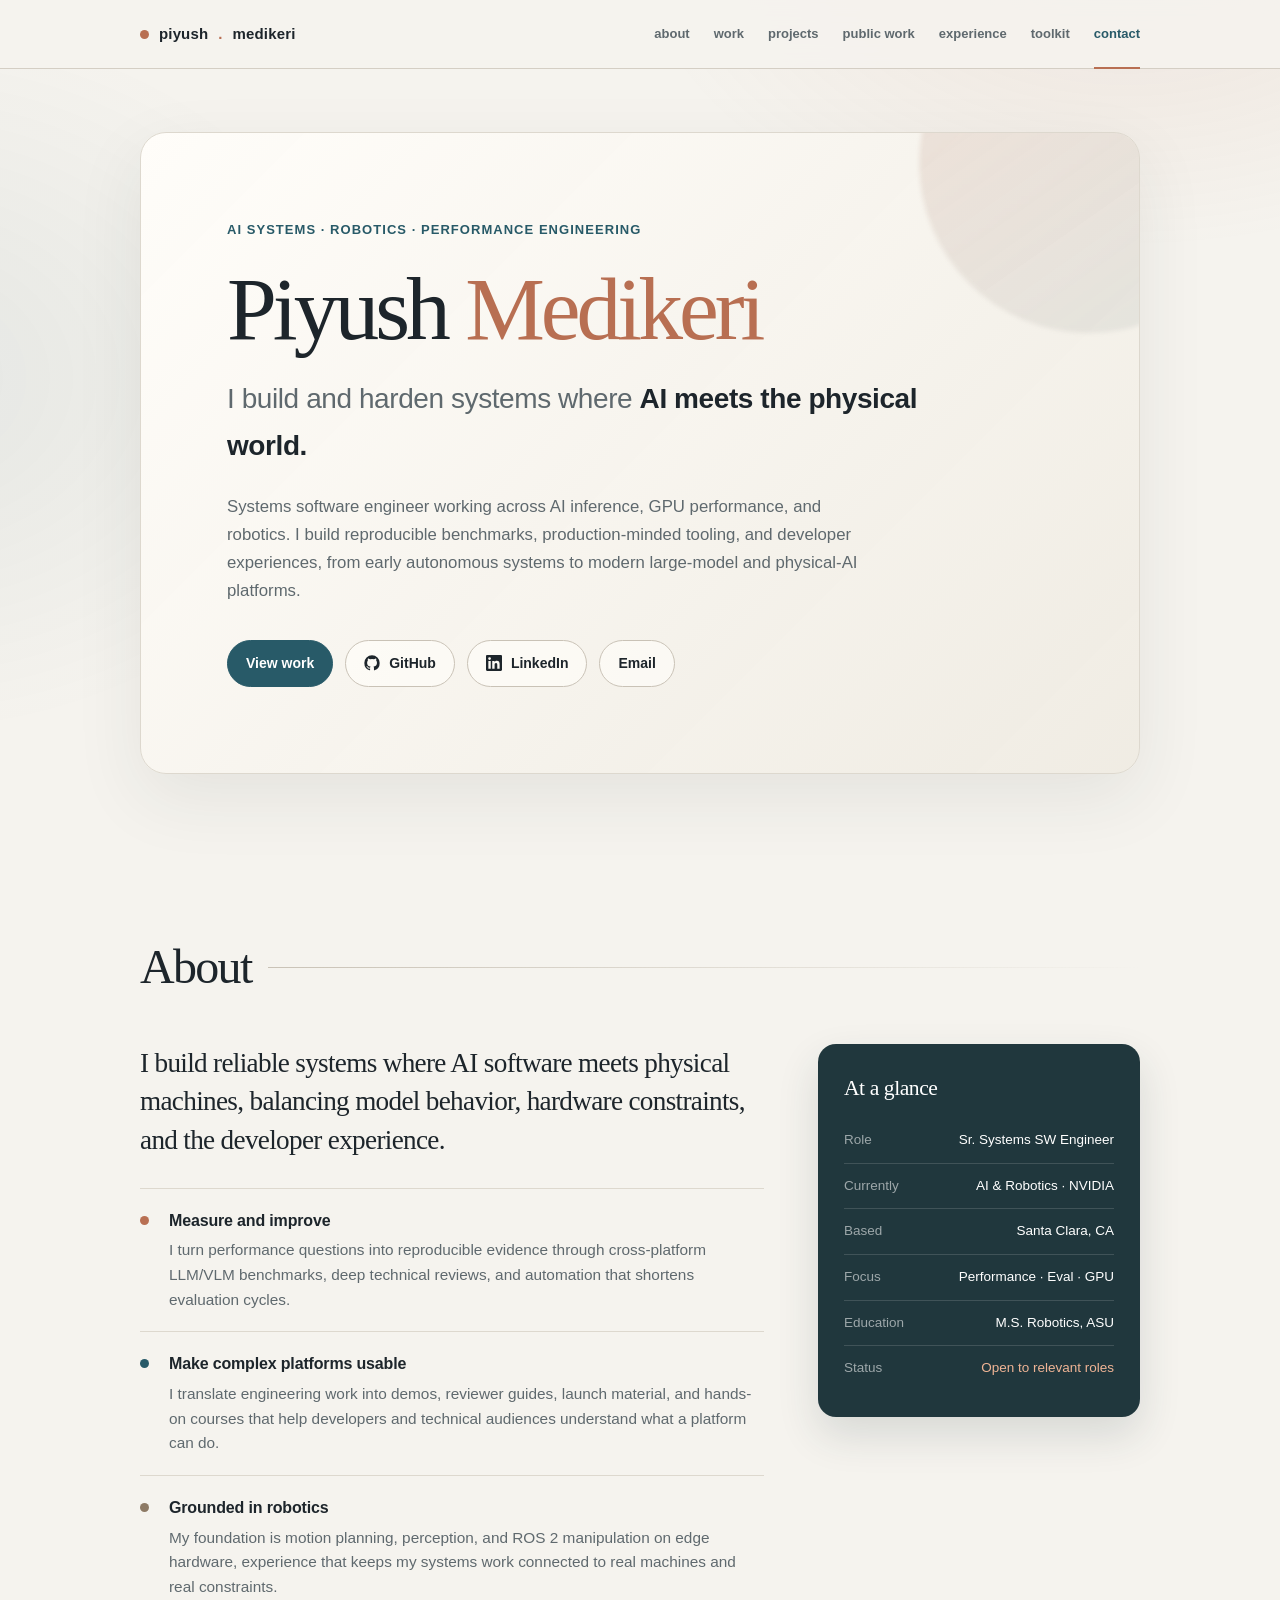
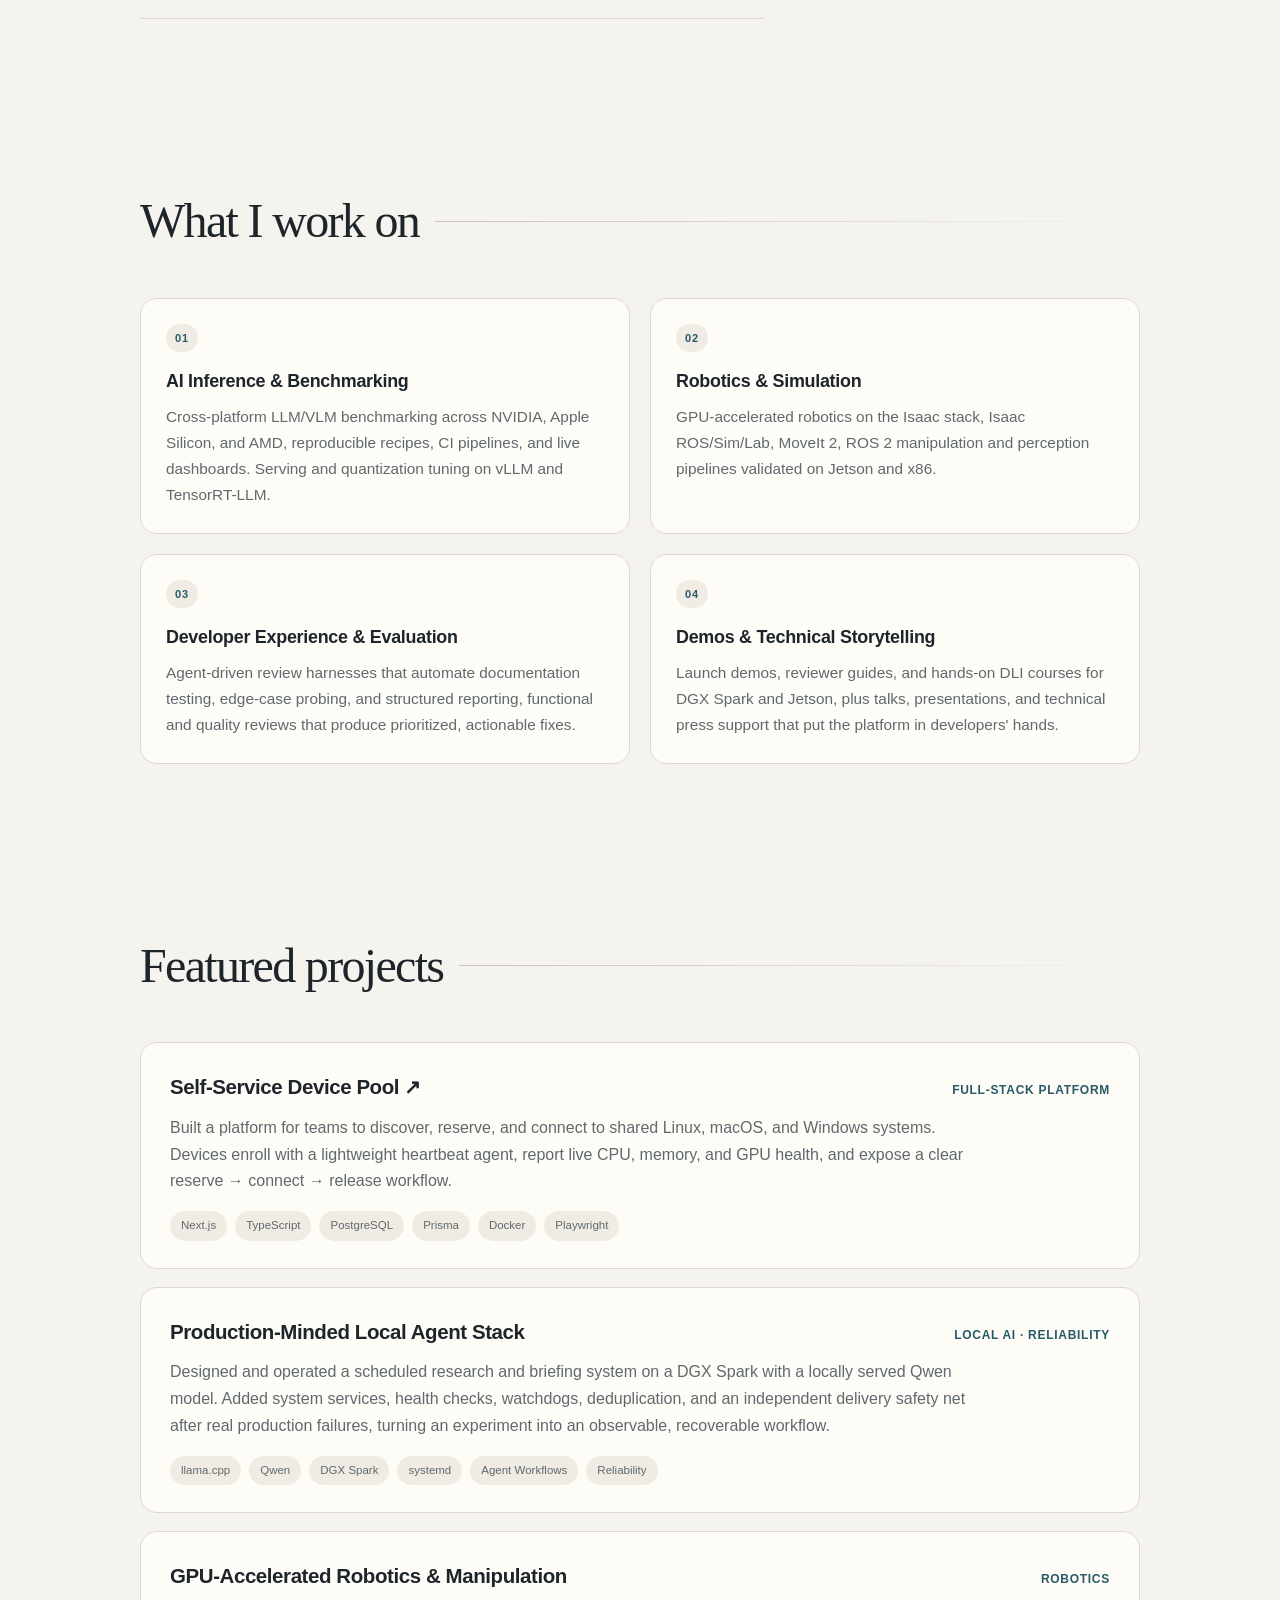
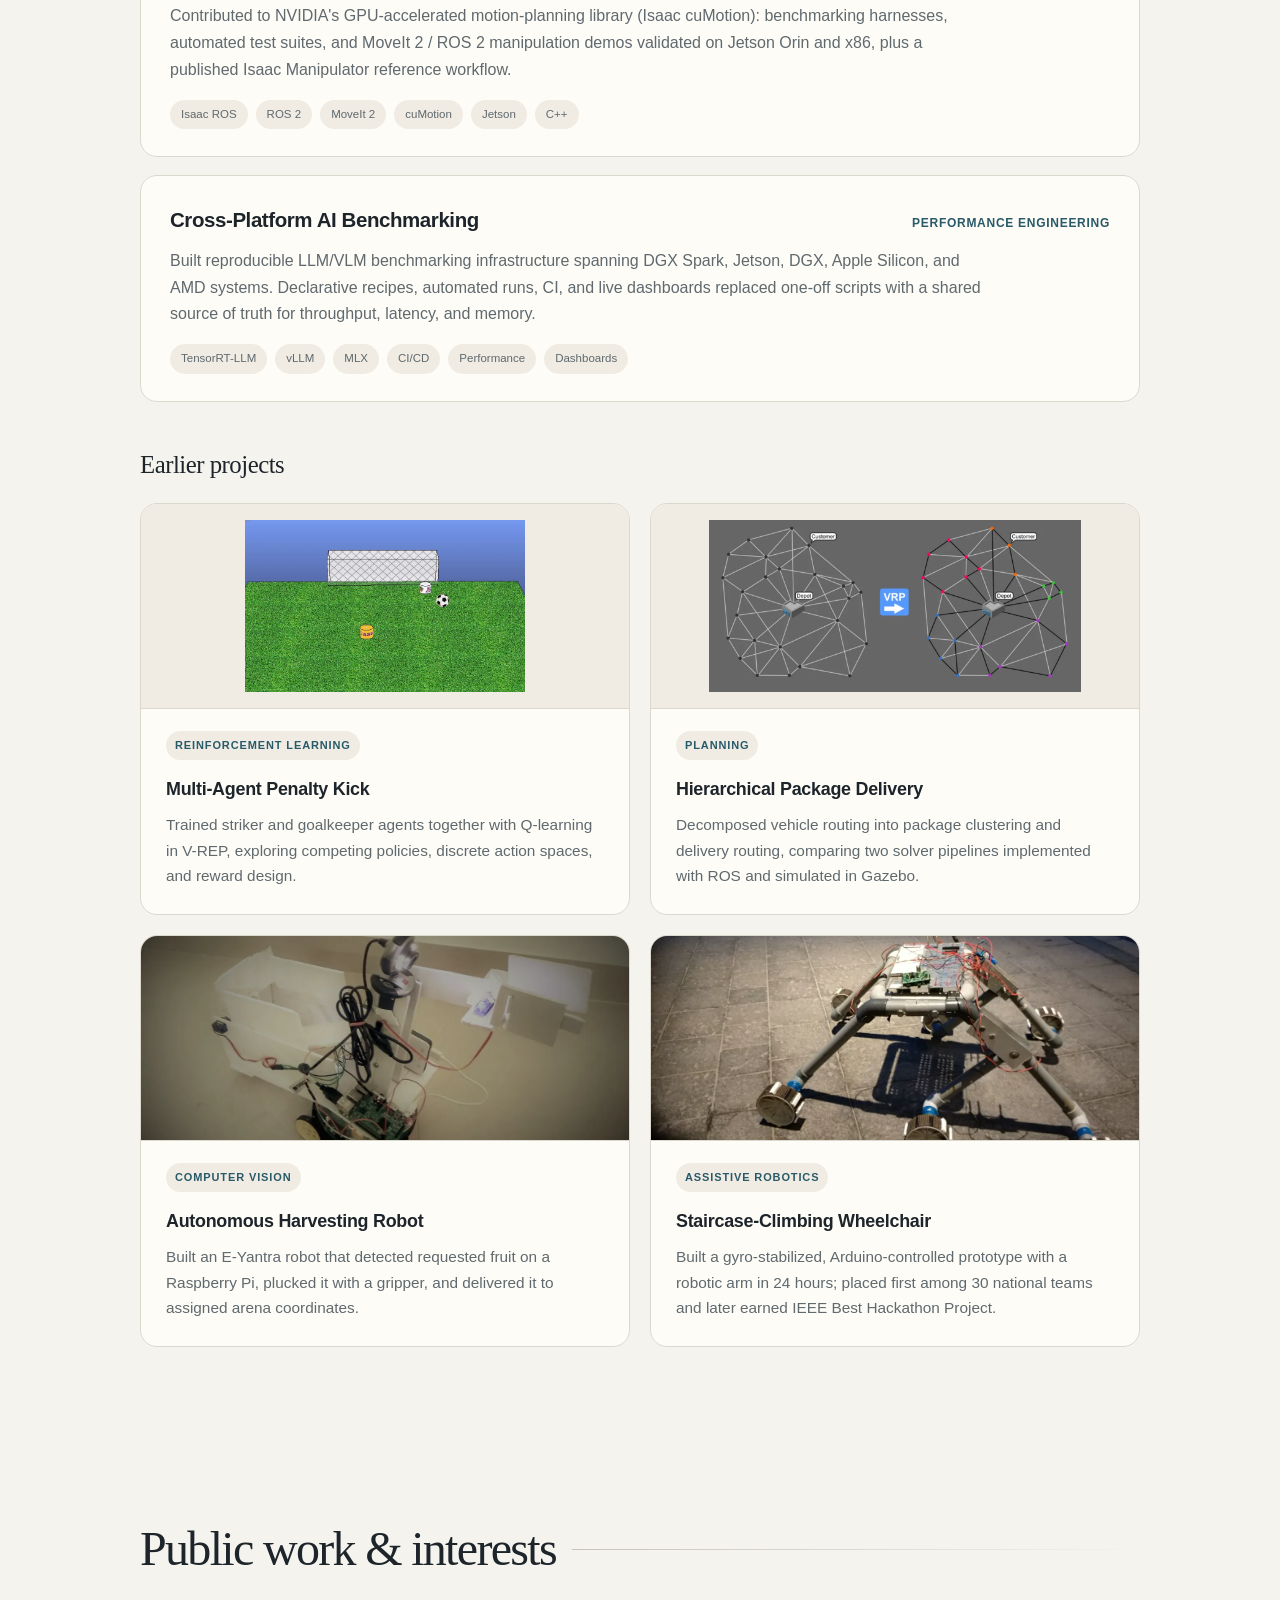
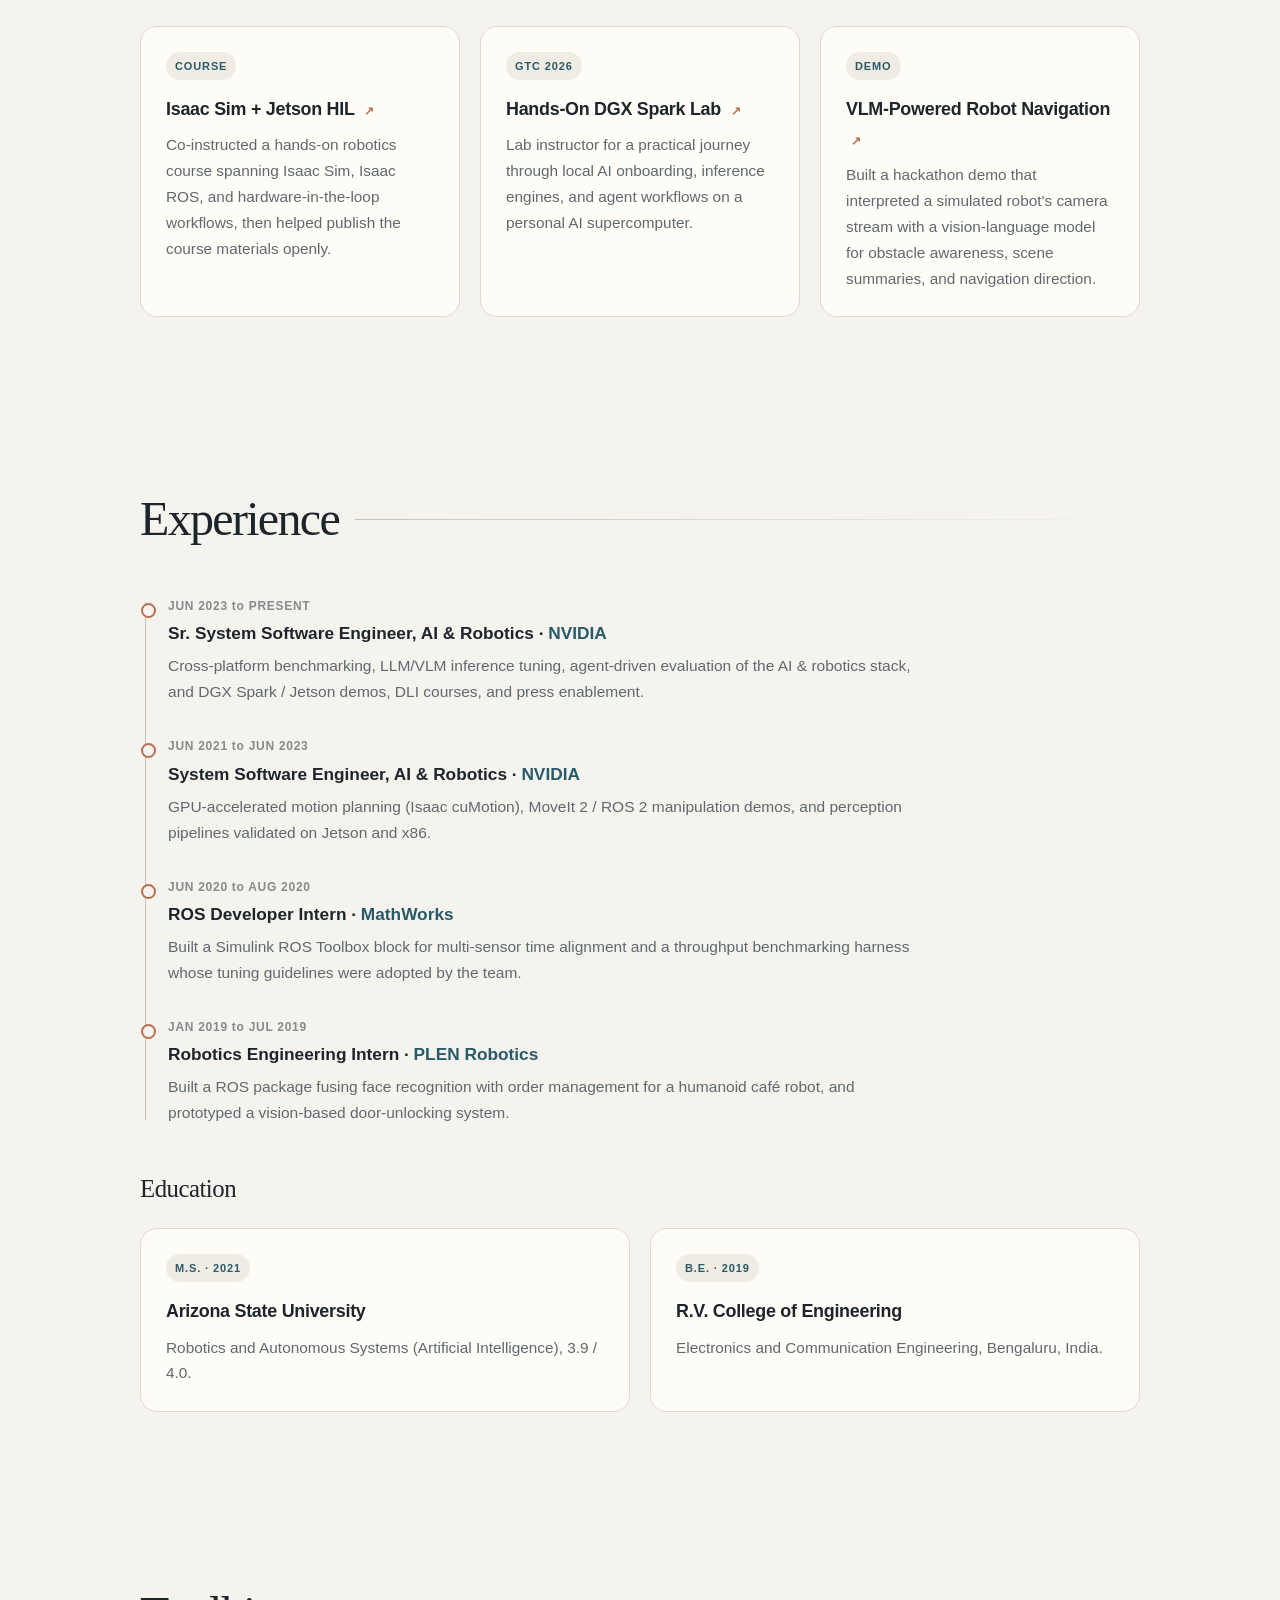
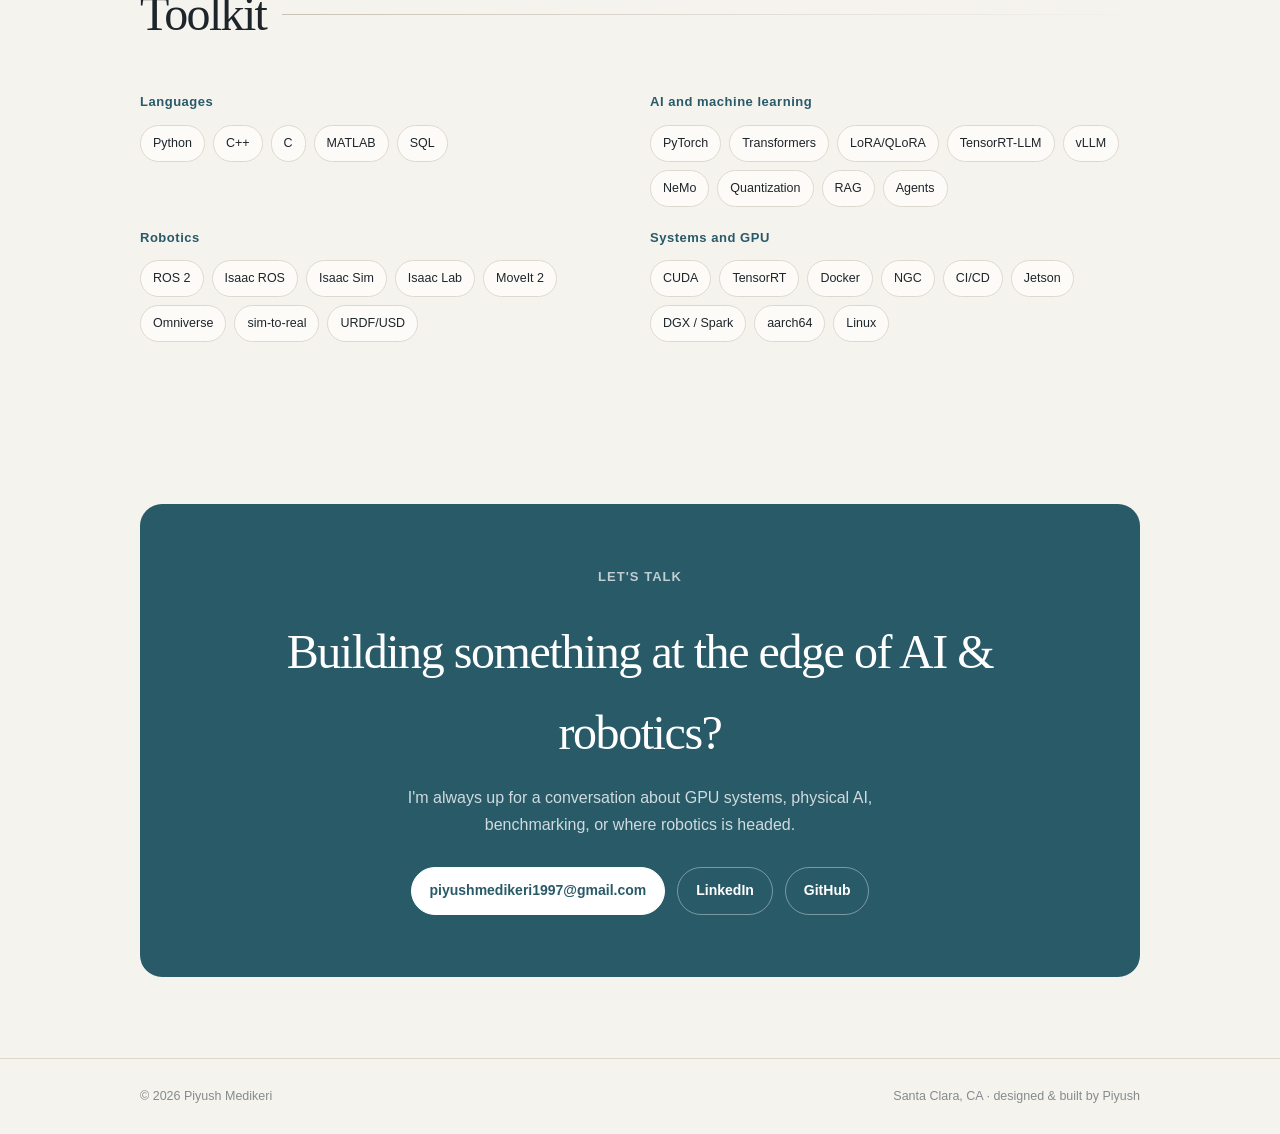
==== commit fc62e3ce: "Refine about section and public work" ====
--- a/index.html
+++ b/index.html
@@ -3,11 +3,11 @@
 <head>
 <meta charset="utf-8">
 <meta name="viewport" content="width=device-width, initial-scale=1">
-<title>Piyush Medikeri — Systems Software Engineer, AI &amp; Robotics</title>
+<title>Piyush Medikeri | Systems Software Engineer, AI &amp; Robotics</title>
 <meta name="description" content="Piyush Medikeri is a systems software engineer specializing in AI inference, GPU performance, robotics, evaluation, and developer-facing technical work.">
 <meta name="color-scheme" content="light">
-<meta property="og:title" content="Piyush Medikeri — Systems Software Engineer, AI &amp; Robotics">
-<meta property="og:description" content="AI inference, GPU benchmarking, robotics, evaluation, and developer experience — from early autonomous systems to production platforms.">
+<meta property="og:title" content="Piyush Medikeri | Systems Software Engineer, AI &amp; Robotics">
+<meta property="og:description" content="AI inference, GPU benchmarking, robotics, evaluation, and developer experience, from early autonomous systems to production platforms.">
 <meta property="og:type" content="website">
 <style>
   :root{
@@ -83,17 +83,28 @@
   .sec-head .line{flex:1;height:1px;background:linear-gradient(90deg,var(--border2),transparent)}
   @media(max-width:520px){.sec-head h2{white-space:normal;font-size:1.9rem}.sec-head .line{display:none}}
 
-  .about-grid{display:grid;grid-template-columns:1.5fr 1fr;gap:46px;align-items:start}
-  @media(max-width:820px){.about-grid{grid-template-columns:1fr;gap:28px}}
-  .about p{color:var(--muted);font-size:1.06rem;margin-bottom:17px}
-  .about p b{color:var(--text);font-weight:650}
-  .quickfacts{border:1px solid var(--border);border-radius:16px;background:rgba(255,253,249,.7);padding:22px;font-size:13.5px}
-  .quickfacts .row{display:flex;justify-content:space-between;gap:14px;padding:10px 0;border-bottom:1px solid var(--border)}
+  .about-grid{display:grid;grid-template-columns:minmax(0,1.55fr) minmax(270px,.8fr);gap:54px;align-items:start}
+  @media(max-width:820px){.about-grid{grid-template-columns:1fr;gap:30px}}
+  .about-lead{font-family:var(--serif);color:var(--text);font-size:clamp(1.35rem,2.5vw,1.7rem);line-height:1.42;letter-spacing:-.025em;margin-bottom:28px;max-width:720px}
+  .about-themes{border-top:1px solid var(--border)}
+  .about-theme{display:grid;grid-template-columns:14px 1fr;gap:15px;padding:19px 0;border-bottom:1px solid var(--border)}
+  .theme-mark{width:9px;height:9px;border-radius:50%;background:var(--warm);margin-top:8px}
+  .about-theme:nth-child(2) .theme-mark{background:var(--accent)}
+  .about-theme:nth-child(3) .theme-mark{background:#8d7a65}
+  .about-theme h3{font-size:1rem;letter-spacing:-.01em;margin-bottom:4px}
+  .about-theme p{color:var(--muted);font-size:.96rem;line-height:1.6}
+  .quickfacts{border-radius:18px;background:#20373d;color:#fff;padding:26px;box-shadow:0 18px 42px rgba(32,55,61,.14)}
+  .fact-label{font-family:var(--serif);font-size:1.35rem;letter-spacing:-.02em;margin-bottom:12px}
+  .quickfacts .row{display:flex;justify-content:space-between;gap:14px;padding:11px 0;border-bottom:1px solid rgba(255,255,255,.14);font-size:13.5px}
   .quickfacts .row:last-child{border-bottom:0}
-  .quickfacts .k{color:var(--dim)}
-  .quickfacts .v{color:var(--text);text-align:right}
+  .quickfacts .k{color:rgba(255,255,255,.56)}
+  .quickfacts .v{color:#fff;text-align:right}
+  .quickfacts .accent{color:#efb495}
+  @media(max-width:520px){.about-theme{grid-template-columns:10px 1fr;gap:12px}.quickfacts{padding:22px}}
 
   .cards{display:grid;grid-template-columns:repeat(2,1fr);gap:20px}
+  #public .cards{grid-template-columns:repeat(3,1fr)}
+  @media(max-width:900px){#public .cards{grid-template-columns:1fr}}
   @media(max-width:720px){.cards{grid-template-columns:1fr}}
   .card{border:1px solid var(--border);border-radius:17px;background:rgba(255,253,249,.86);padding:25px;transition:.22s;position:relative;overflow:hidden}
   .card:hover{border-color:var(--border2);transform:translateY(-2px);box-shadow:0 14px 34px rgba(44,49,48,.07)}
@@ -176,7 +187,7 @@
     <div class="role-line reveal">I build and harden systems where <b>AI meets the physical world.</b></div>
     <p class="lede reveal">
       Systems software engineer working across AI inference, GPU performance, and robotics. I build
-      reproducible benchmarks, production-minded tooling, and developer experiences &mdash; from early
+      reproducible benchmarks, production-minded tooling, and developer experiences, from early
       autonomous systems to modern large-model and physical-AI platforms.
     </p>
     <div class="cta reveal">
@@ -201,33 +212,43 @@
     <div class="sec-head reveal"><span class="idx">01</span><h2>About</h2><span class="line"></span></div>
     <div class="about-grid about">
       <div class="reveal">
-        <p>
-          I am a systems software engineer working where <b>hardware, robotics, and large models meet</b>.
-          Across research prototypes and production platforms, I turn ambiguous technical problems into
-          measurable systems, reproducible workflows, and tools that developers can trust. At NVIDIA,
-          that means pushing new AI and robotics platforms until their limits become clear.
+        <p class="about-lead">
+          I build reliable systems where AI software meets physical machines, balancing model
+          behavior, hardware constraints, and the developer experience.
         </p>
-        <p>
-          Day to day that means <b>cross-platform benchmarking</b>, <b>deep functional and quality reviews</b>,
-          performance tuning of LLM/VLM inference, and building <b>agent-driven automation</b> that turns
-          multi-week evaluations into days. I also build <b>demos and reviewer collateral</b> for launches
-          like DGX Spark and Jetson, teach hands-on DLI courses, and represent the stack to reviewers
-          and press.
-        </p>
-        <p>
-          Before the benchmarking and evaluation work, I contributed to NVIDIA's GPU-accelerated
-          robotics stack &mdash; motion planning and ROS 2 manipulation on Jetson. I'm happiest turning
-          messy, ambiguous systems into reproducible, well-documented results.
-        </p>
-      </div>
-      <div class="quickfacts reveal">
-        <div class="row"><span class="k">role</span><span class="v">Sr. Systems SW Engineer</span></div>
-        <div class="row"><span class="k">team</span><span class="v">AI &amp; Robotics · NVIDIA</span></div>
-        <div class="row"><span class="k">based</span><span class="v">Santa Clara, CA</span></div>
-        <div class="row"><span class="k">focus</span><span class="v">Benchmarking · Eval · GPU</span></div>
-        <div class="row"><span class="k">degree</span><span class="v">M.S. Robotics, ASU</span></div>
-        <div class="row"><span class="k">status</span><span class="v accent">open to relevant roles</span></div>
-      </div>
+        <div class="about-themes">
+          <article class="about-theme">
+            <span class="theme-mark" aria-hidden="true"></span>
+            <div>
+              <h3>Measure and improve</h3>
+              <p>I turn performance questions into reproducible evidence through cross-platform LLM/VLM benchmarks, deep technical reviews, and automation that shortens evaluation cycles.</p>
+            </div>
+          </article>
+          <article class="about-theme">
+            <span class="theme-mark" aria-hidden="true"></span>
+            <div>
+              <h3>Make complex platforms usable</h3>
+              <p>I translate engineering work into demos, reviewer guides, launch material, and hands-on courses that help developers and technical audiences understand what a platform can do.</p>
+            </div>
+          </article>
+          <article class="about-theme">
+            <span class="theme-mark" aria-hidden="true"></span>
+            <div>
+              <h3>Grounded in robotics</h3>
+              <p>My foundation is motion planning, perception, and ROS 2 manipulation on edge hardware, experience that keeps my systems work connected to real machines and real constraints.</p>
+            </div>
+          </article>
+        </div>
+      </div>
+      <aside class="quickfacts reveal" aria-label="At a glance">
+        <div class="fact-label">At a glance</div>
+        <div class="row"><span class="k">Role</span><span class="v">Sr. Systems SW Engineer</span></div>
+        <div class="row"><span class="k">Currently</span><span class="v">AI &amp; Robotics · NVIDIA</span></div>
+        <div class="row"><span class="k">Based</span><span class="v">Santa Clara, CA</span></div>
+        <div class="row"><span class="k">Focus</span><span class="v">Performance · Eval · GPU</span></div>
+        <div class="row"><span class="k">Education</span><span class="v">M.S. Robotics, ASU</span></div>
+        <div class="row"><span class="k">Status</span><span class="v accent">Open to relevant roles</span></div>
+      </aside>
     </div>
   </div>
 </section>
@@ -239,22 +260,22 @@
       <div class="card reveal">
         <span class="ico">01</span>
         <h3>AI Inference &amp; Benchmarking</h3>
-        <p>Cross-platform LLM/VLM benchmarking across NVIDIA, Apple Silicon, and AMD &mdash; reproducible recipes, CI pipelines, and live dashboards. Serving and quantization tuning on vLLM and TensorRT-LLM.</p>
+        <p>Cross-platform LLM/VLM benchmarking across NVIDIA, Apple Silicon, and AMD, reproducible recipes, CI pipelines, and live dashboards. Serving and quantization tuning on vLLM and TensorRT-LLM.</p>
       </div>
       <div class="card reveal">
         <span class="ico">02</span>
         <h3>Robotics &amp; Simulation</h3>
-        <p>GPU-accelerated robotics on the Isaac stack &mdash; Isaac ROS/Sim/Lab, MoveIt 2, ROS 2 manipulation and perception pipelines validated on Jetson and x86.</p>
+        <p>GPU-accelerated robotics on the Isaac stack, Isaac ROS/Sim/Lab, MoveIt 2, ROS 2 manipulation and perception pipelines validated on Jetson and x86.</p>
       </div>
       <div class="card reveal">
         <span class="ico">03</span>
         <h3>Developer Experience &amp; Evaluation</h3>
-        <p>Agent-driven review harnesses that automate documentation testing, edge-case probing, and structured reporting &mdash; functional and quality reviews that produce prioritized, actionable fixes.</p>
+        <p>Agent-driven review harnesses that automate documentation testing, edge-case probing, and structured reporting, functional and quality reviews that produce prioritized, actionable fixes.</p>
       </div>
       <div class="card reveal">
         <span class="ico">04</span>
         <h3>Demos &amp; Technical Storytelling</h3>
-        <p>Launch demos, reviewer guides, and hands-on DLI courses for DGX Spark and Jetson &mdash; plus talks, presentations, and technical press support that put the platform in developers' hands.</p>
+        <p>Launch demos, reviewer guides, and hands-on DLI courses for DGX Spark and Jetson, plus talks, presentations, and technical press support that put the platform in developers' hands.</p>
       </div>
     </div>
   </div>
@@ -284,7 +305,7 @@
         <p>
           Designed and operated a scheduled research and briefing system on a DGX Spark with a locally
           served Qwen model. Added system services, health checks, watchdogs, deduplication, and an
-          independent delivery safety net after real production failures &mdash; turning an experiment
+          independent delivery safety net after real production failures, turning an experiment
           into an observable, recoverable workflow.
         </p>
         <div class="tags"><span class="tag">llama.cpp</span><span class="tag">Qwen</span><span class="tag">DGX Spark</span><span class="tag">systemd</span><span class="tag">Agent Workflows</span><span class="tag">Reliability</span></div>
@@ -364,11 +385,6 @@
         <h3>VLM-Powered Robot Navigation <span class="arrow">↗</span></h3>
         <p>Built a hackathon demo that interpreted a simulated robot's camera stream with a vision-language model for obstacle awareness, scene summaries, and navigation direction.</p>
       </a>
-      <a class="card card-link reveal" href="https://armadadefence.in/" target="_blank" rel="noopener noreferrer">
-        <span class="ico">SIDE INTEREST</span>
-        <h3>Armada Defence <span class="arrow">↗</span></h3>
-        <p>Publicly listed team member bringing an AI and robotics perspective to work around defence partnerships, aviation, security solutions, indigenization, and MRO in South Asia.</p>
-      </a>
     </div>
   </div>
 </section>
@@ -378,22 +394,22 @@
     <div class="sec-head reveal"><span class="idx">05</span><h2>Experience</h2><span class="line"></span></div>
     <div class="timeline">
       <div class="job reveal">
-        <div class="when">JUN 2023 — PRESENT</div>
+        <div class="when">JUN 2023 to PRESENT</div>
         <h3>Sr. System Software Engineer, AI &amp; Robotics &middot; <span class="co">NVIDIA</span></h3>
         <p>Cross-platform benchmarking, LLM/VLM inference tuning, agent-driven evaluation of the AI &amp; robotics stack, and DGX Spark / Jetson demos, DLI courses, and press enablement.</p>
       </div>
       <div class="job reveal">
-        <div class="when">JUN 2021 — JUN 2023</div>
+        <div class="when">JUN 2021 to JUN 2023</div>
         <h3>System Software Engineer, AI &amp; Robotics &middot; <span class="co">NVIDIA</span></h3>
         <p>GPU-accelerated motion planning (Isaac cuMotion), MoveIt 2 / ROS 2 manipulation demos, and perception pipelines validated on Jetson and x86.</p>
       </div>
       <div class="job reveal">
-        <div class="when">JUN 2020 — AUG 2020</div>
+        <div class="when">JUN 2020 to AUG 2020</div>
         <h3>ROS Developer Intern &middot; <span class="co">MathWorks</span></h3>
         <p>Built a Simulink ROS Toolbox block for multi-sensor time alignment and a throughput benchmarking harness whose tuning guidelines were adopted by the team.</p>
       </div>
       <div class="job reveal">
-        <div class="when">JAN 2019 — JUL 2019</div>
+        <div class="when">JAN 2019 to JUL 2019</div>
         <h3>Robotics Engineering Intern &middot; <span class="co">PLEN Robotics</span></h3>
         <p>Built a ROS package fusing face recognition with order management for a humanoid café robot, and prototyped a vision-based door-unlocking system.</p>
       </div>
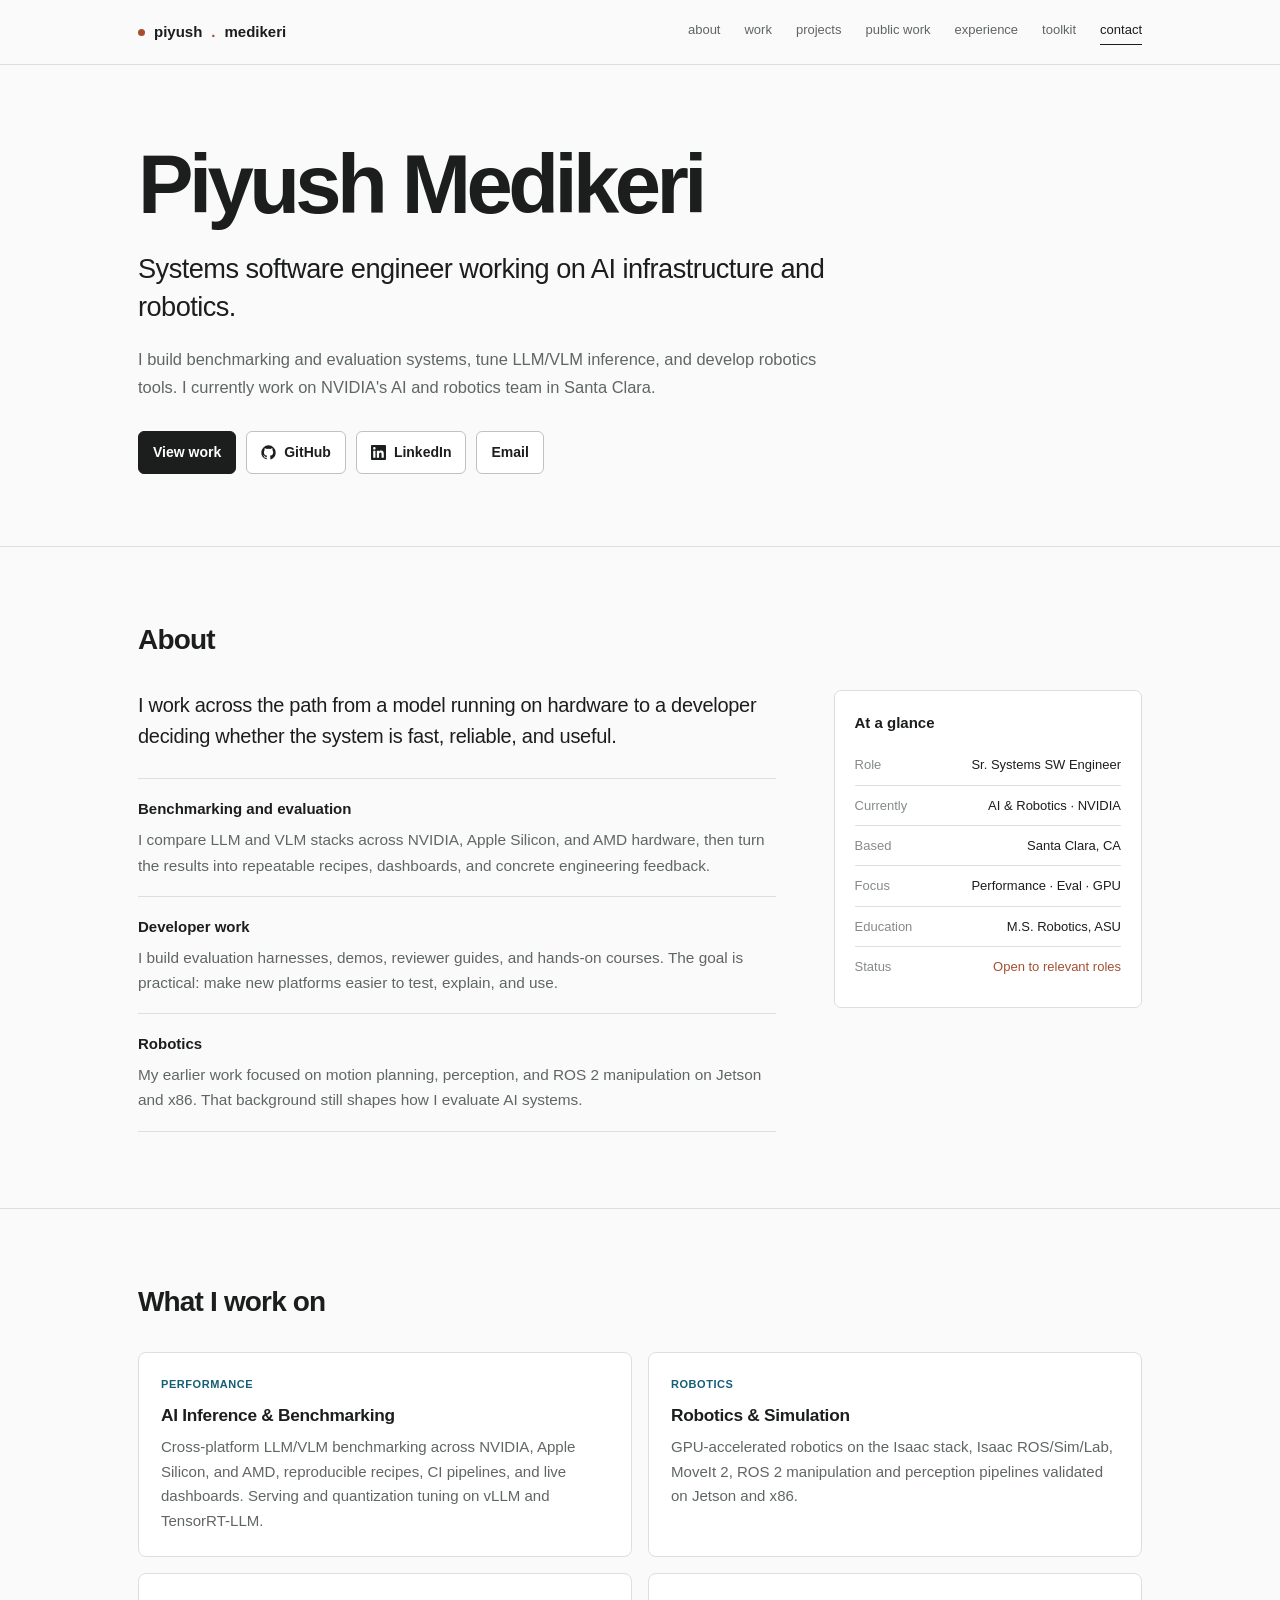
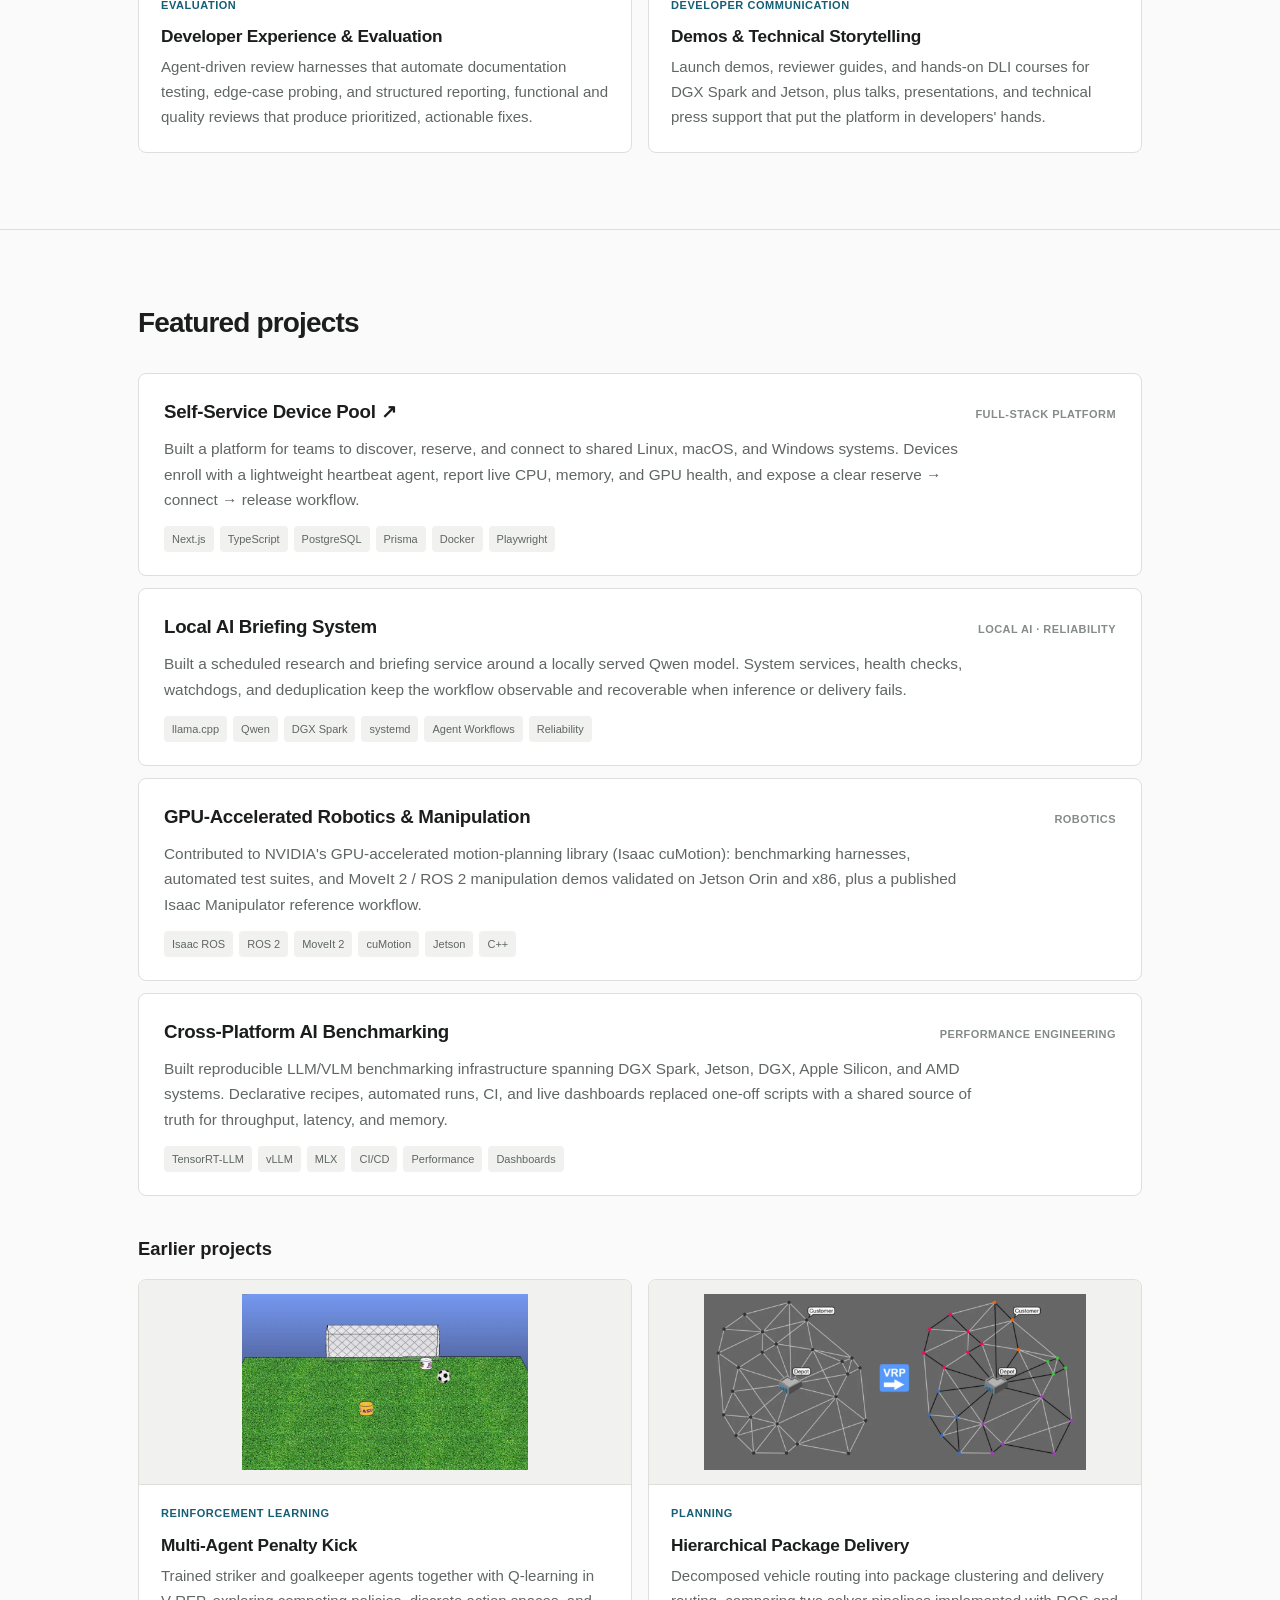
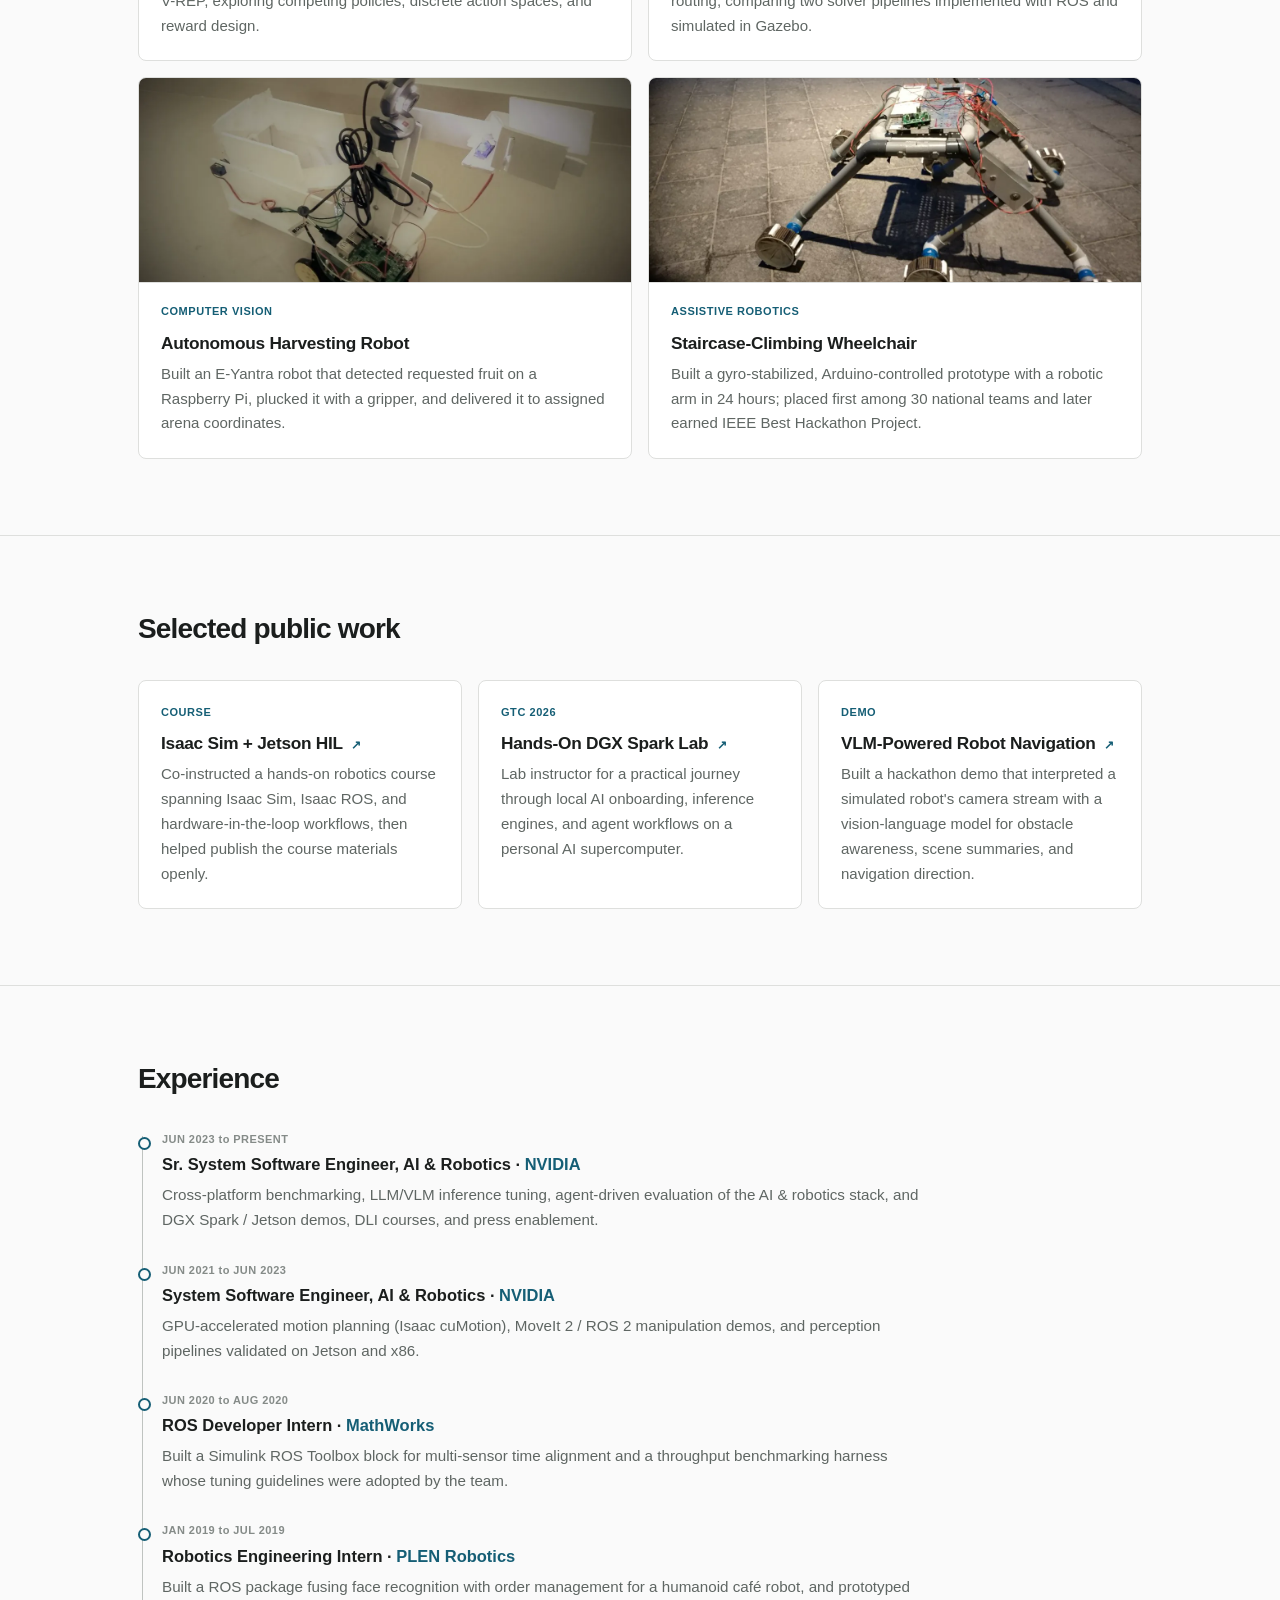
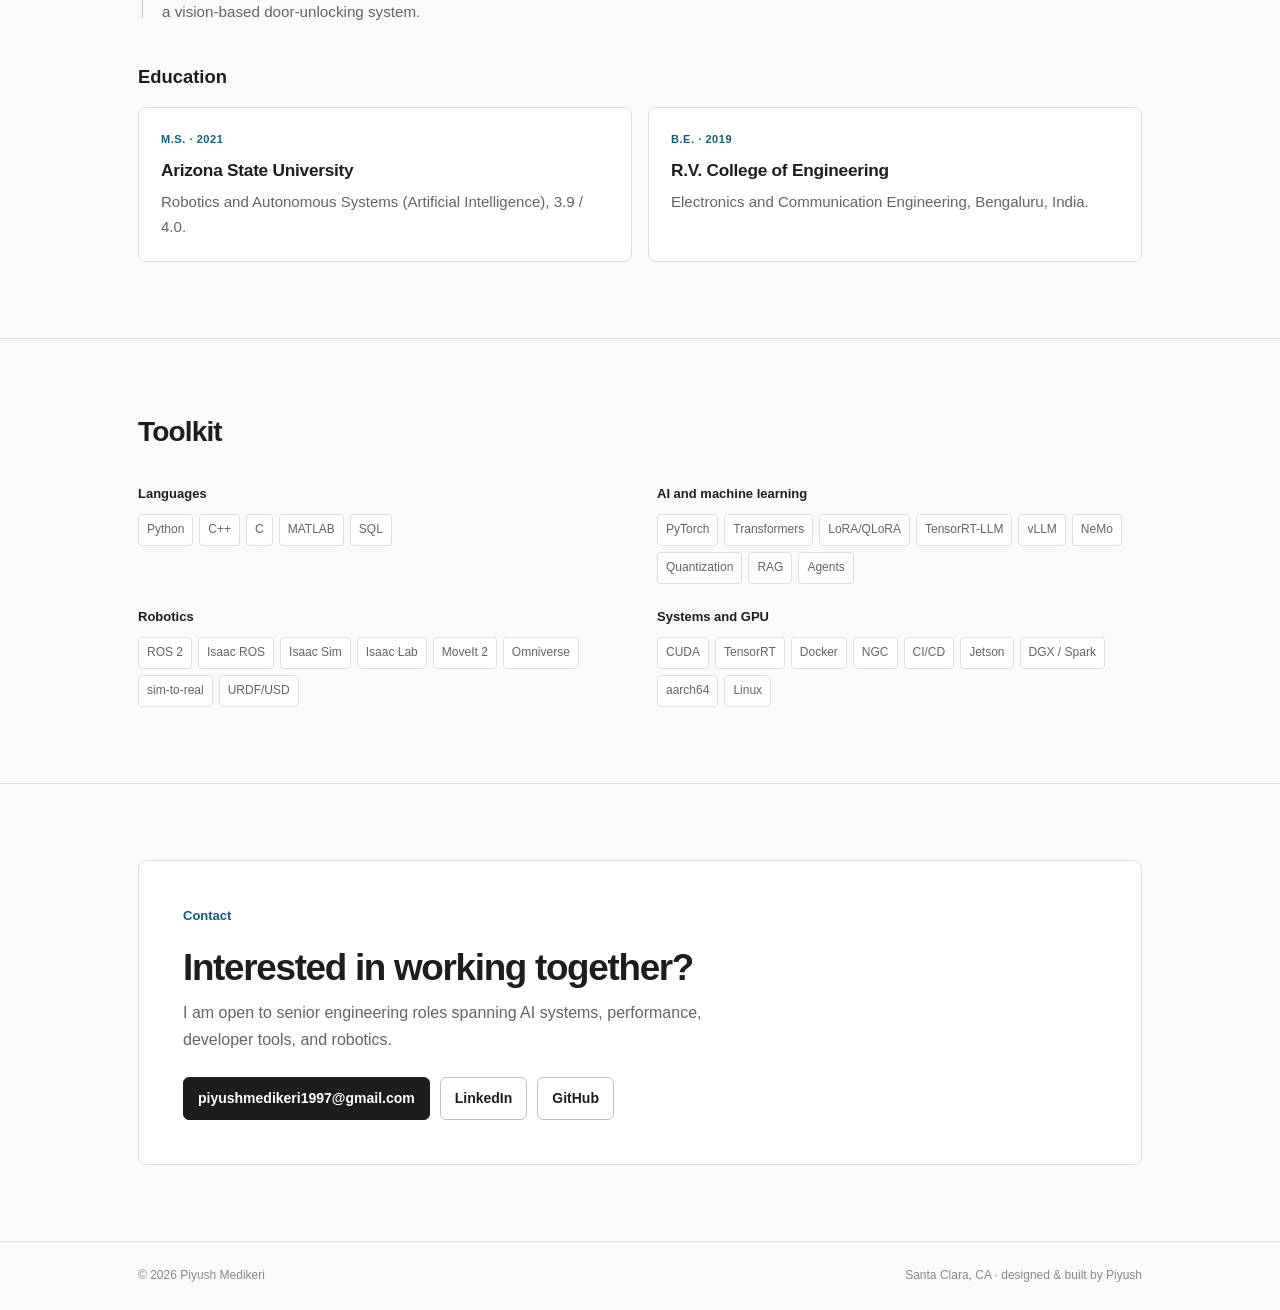
==== commit f7e620a8: "Simplify portfolio design and copy" ====
--- a/index.html
+++ b/index.html
@@ -11,152 +11,122 @@
 <meta property="og:type" content="website">
 <style>
   :root{
-    --bg:#f5f3ee; --bg2:#eeeae2; --surface:#fffdf9; --surface2:#f0ece4;
-    --border:#ddd8ce; --border2:#c9c2b6;
-    --text:#1d252b; --muted:#5f696e; --dim:#858b8d;
-    --accent:#285a68; --accent-dim:#3f7380; --warm:#b86f52;
-    --sans:-apple-system,BlinkMacSystemFont,"Segoe UI",Inter,Roboto,Helvetica,Arial,sans-serif;
-    --serif:Georgia,"Times New Roman",serif;
-    --maxw:1080px;
+    --bg:#fafafa;--bg2:#f4f4f2;--surface:#ffffff;--surface2:#f1f2f0;
+    --border:#dedfdd;--border2:#bfc3c0;
+    --text:#1b1e1d;--muted:#5f6663;--dim:#858b88;
+    --accent:#155e75;--warm:#a54f32;
+    --sans:Inter,-apple-system,BlinkMacSystemFont,"Segoe UI",Roboto,Helvetica,Arial,sans-serif;
+    --maxw:1060px;
   }
   *{margin:0;padding:0;box-sizing:border-box}
   html{scroll-behavior:smooth}
-  body{
-    background:var(--bg);color:var(--text);font-family:var(--sans);
-    line-height:1.68;-webkit-font-smoothing:antialiased;overflow-x:hidden;
-  }
-  body::before{
-    content:"";position:fixed;inset:0;z-index:-1;pointer-events:none;
-    background:
-      radial-gradient(700px 420px at 88% -5%,rgba(184,111,82,.10),transparent 70%),
-      radial-gradient(650px 500px at -8% 42%,rgba(40,90,104,.08),transparent 72%);
-  }
+  body{background:var(--bg);color:var(--text);font-family:var(--sans);line-height:1.65;-webkit-font-smoothing:antialiased}
   a{color:inherit;text-decoration:none}
-  .wrap{max-width:var(--maxw);margin:0 auto;padding:0 clamp(20px,5vw,40px)}
+  .wrap{max-width:var(--maxw);margin:0 auto;padding:0 28px}
   .accent{color:var(--warm)}
 
-  nav{
-    position:sticky;top:0;z-index:50;backdrop-filter:blur(14px);
-    background:rgba(245,243,238,.88);border-bottom:1px solid rgba(201,194,182,.75);
-  }
-  nav .wrap{display:flex;align-items:center;justify-content:space-between;height:68px}
-  .brand{font-weight:700;font-size:15px;letter-spacing:.01em;display:flex;align-items:center;gap:10px}
-  .brand .blip{width:9px;height:9px;border-radius:50%;background:var(--warm)}
-  .navlinks{display:flex;gap:24px;font-size:13px;font-weight:600}
-  .navlinks a{color:var(--muted);transition:color .2s;position:relative}
-  .navlinks a:hover,.navlinks a.active{color:var(--accent)}
-  .navlinks a.active::after{content:"";position:absolute;left:0;right:0;bottom:-24px;height:2px;background:var(--warm)}
+  nav{position:sticky;top:0;z-index:50;background:rgba(250,250,250,.95);border-bottom:1px solid var(--border)}
+  nav .wrap{display:flex;align-items:center;justify-content:space-between;height:64px}
+  .brand{font-weight:700;font-size:15px;display:flex;align-items:center;gap:9px}
+  .brand .blip{width:7px;height:7px;border-radius:50%;background:var(--warm)}
+  .navlinks{display:flex;gap:24px;font-size:13px}
+  .navlinks a{color:var(--muted)}
+  .navlinks a:hover,.navlinks a.active{color:var(--text)}
+  .navlinks a.active::after{content:"";display:block;height:1px;background:var(--text);margin-top:3px}
   .navlinks .num{display:none}
-  .menu-btn{display:none;background:var(--surface);border:1px solid var(--border2);color:var(--text);font-size:13px;padding:7px 13px;border-radius:999px;cursor:pointer}
+  .menu-btn{display:none;background:var(--surface);border:1px solid var(--border2);color:var(--text);font-size:13px;padding:6px 11px;border-radius:5px;cursor:pointer}
   @media(max-width:880px){.navlinks{display:none}.menu-btn{display:block}}
 
-  header{padding:clamp(38px,7vh,72px) 0 clamp(46px,8vh,84px)}
-  .hero-panel{
-    position:relative;overflow:hidden;min-height:470px;border:1px solid var(--border);
-    border-radius:26px;padding:clamp(42px,8vw,86px);display:flex;align-items:center;
-    background:linear-gradient(135deg,rgba(255,253,249,.98),rgba(239,235,226,.96));
-    box-shadow:0 24px 70px rgba(44,49,48,.08);
-  }
-  .hero-panel::after{
-    content:"";position:absolute;width:340px;height:340px;border-radius:50%;right:-120px;top:-140px;
-    background:linear-gradient(145deg,rgba(184,111,82,.16),rgba(40,90,104,.08));filter:blur(2px);
-  }
-  .hero-copy{position:relative;z-index:1;max-width:760px}
-  .eyebrow{color:var(--accent);font-size:13px;font-weight:700;letter-spacing:.08em;text-transform:uppercase;margin-bottom:24px}
-  .eyebrow .caret{display:none}
-  h1{font-family:var(--serif);font-size:clamp(3rem,8vw,5.6rem);line-height:.98;font-weight:500;letter-spacing:-.045em;margin-bottom:22px}
-  h1 .grad{color:var(--warm)}
-  .role-line{font-size:clamp(1.2rem,3.2vw,1.75rem);color:var(--muted);font-weight:400;letter-spacing:-.015em;margin-bottom:24px;max-width:700px}
-  .role-line b{color:var(--text);font-weight:600}
-  .lede{max-width:650px;color:var(--muted);font-size:1.05rem;margin-bottom:34px}
-  .cta{display:flex;flex-wrap:wrap;gap:12px}
-  .btn{font-size:14px;font-weight:650;padding:11px 18px;border-radius:999px;border:1px solid var(--border2);color:var(--text);background:rgba(255,253,249,.65);transition:.2s;display:inline-flex;align-items:center;gap:9px}
-  .btn:hover{border-color:var(--accent);transform:translateY(-1px);box-shadow:0 8px 24px rgba(44,49,48,.08)}
-  .btn.primary{background:var(--accent);color:#fff;border-color:var(--accent)}
-  .btn.primary:hover{background:#1f4c58}
-  .btn svg{width:16px;height:16px}
-
-  section{padding:clamp(58px,9vh,94px) 0;scroll-margin-top:78px}
-  .sec-head{display:flex;align-items:center;gap:16px;margin-bottom:36px}
-  .sec-head .idx{display:none}
-  .sec-head h2{font-family:var(--serif);font-size:clamp(2rem,4.5vw,3rem);font-weight:500;letter-spacing:-.035em;white-space:nowrap}
-  .sec-head .line{flex:1;height:1px;background:linear-gradient(90deg,var(--border2),transparent)}
-  @media(max-width:520px){.sec-head h2{white-space:normal;font-size:1.9rem}.sec-head .line{display:none}}
-
-  .about-grid{display:grid;grid-template-columns:minmax(0,1.55fr) minmax(270px,.8fr);gap:54px;align-items:start}
+  header{padding:78px 0 72px;border-bottom:1px solid var(--border)}
+  .hero-panel{padding:0;border:0;background:none;min-height:0}
+  .hero-copy{max-width:790px}
+  .eyebrow{font-size:13px;font-weight:600;color:var(--accent);margin-bottom:18px}
+  h1{font-size:clamp(3rem,8vw,5.2rem);line-height:1;letter-spacing:-.055em;font-weight:720;margin-bottom:24px}
+  h1 .grad{color:inherit}
+  .role-line{font-size:clamp(1.25rem,3vw,1.7rem);line-height:1.4;color:var(--text);letter-spacing:-.02em;margin-bottom:20px;max-width:740px}
+  .role-line b{font-weight:inherit}
+  .lede{max-width:680px;color:var(--muted);font-size:1.03rem;margin-bottom:30px}
+  .cta{display:flex;flex-wrap:wrap;gap:10px}
+  .btn{font-size:14px;font-weight:600;padding:9px 14px;border-radius:6px;border:1px solid var(--border2);color:var(--text);background:var(--surface);display:inline-flex;align-items:center;gap:8px}
+  .btn:hover{border-color:var(--text)}
+  .btn.primary{background:var(--text);color:#fff;border-color:var(--text)}
+  .btn.primary:hover{background:#343837}
+  .btn svg{width:15px;height:15px}
+
+  section{padding:76px 0;border-bottom:1px solid var(--border);scroll-margin-top:64px}
+  .sec-head{display:flex;align-items:center;justify-content:space-between;margin-bottom:34px}
+  .sec-head .idx,.sec-head .line{display:none}
+  .sec-head h2{font-size:1.75rem;line-height:1.2;font-weight:700;letter-spacing:-.03em}
+
+  .about-grid{display:grid;grid-template-columns:minmax(0,1.55fr) minmax(260px,.75fr);gap:58px;align-items:start}
   @media(max-width:820px){.about-grid{grid-template-columns:1fr;gap:30px}}
-  .about-lead{font-family:var(--serif);color:var(--text);font-size:clamp(1.35rem,2.5vw,1.7rem);line-height:1.42;letter-spacing:-.025em;margin-bottom:28px;max-width:720px}
+  .about-lead{color:var(--text);font-size:1.25rem;line-height:1.55;letter-spacing:-.015em;margin-bottom:26px;max-width:700px}
   .about-themes{border-top:1px solid var(--border)}
-  .about-theme{display:grid;grid-template-columns:14px 1fr;gap:15px;padding:19px 0;border-bottom:1px solid var(--border)}
-  .theme-mark{width:9px;height:9px;border-radius:50%;background:var(--warm);margin-top:8px}
-  .about-theme:nth-child(2) .theme-mark{background:var(--accent)}
-  .about-theme:nth-child(3) .theme-mark{background:#8d7a65}
-  .about-theme h3{font-size:1rem;letter-spacing:-.01em;margin-bottom:4px}
-  .about-theme p{color:var(--muted);font-size:.96rem;line-height:1.6}
-  .quickfacts{border-radius:18px;background:#20373d;color:#fff;padding:26px;box-shadow:0 18px 42px rgba(32,55,61,.14)}
-  .fact-label{font-family:var(--serif);font-size:1.35rem;letter-spacing:-.02em;margin-bottom:12px}
-  .quickfacts .row{display:flex;justify-content:space-between;gap:14px;padding:11px 0;border-bottom:1px solid rgba(255,255,255,.14);font-size:13.5px}
+  .about-theme{padding:18px 0;border-bottom:1px solid var(--border)}
+  .theme-mark{display:none}
+  .about-theme h3{font-size:15px;margin-bottom:5px}
+  .about-theme p{color:var(--muted);font-size:.96rem}
+  .quickfacts{border:1px solid var(--border);background:var(--surface);padding:20px;border-radius:7px}
+  .fact-label{font-size:15px;font-weight:700;margin-bottom:9px}
+  .quickfacts .row{display:flex;justify-content:space-between;gap:14px;padding:9px 0;border-bottom:1px solid var(--border);font-size:13px}
   .quickfacts .row:last-child{border-bottom:0}
-  .quickfacts .k{color:rgba(255,255,255,.56)}
-  .quickfacts .v{color:#fff;text-align:right}
-  .quickfacts .accent{color:#efb495}
-  @media(max-width:520px){.about-theme{grid-template-columns:10px 1fr;gap:12px}.quickfacts{padding:22px}}
-
-  .cards{display:grid;grid-template-columns:repeat(2,1fr);gap:20px}
+  .quickfacts .k{color:var(--dim)}
+  .quickfacts .v{color:var(--text);text-align:right}
+  .quickfacts .accent{color:var(--warm)}
+
+  .cards{display:grid;grid-template-columns:repeat(2,1fr);gap:16px}
   #public .cards{grid-template-columns:repeat(3,1fr)}
   @media(max-width:900px){#public .cards{grid-template-columns:1fr}}
   @media(max-width:720px){.cards{grid-template-columns:1fr}}
-  .card{border:1px solid var(--border);border-radius:17px;background:rgba(255,253,249,.86);padding:25px;transition:.22s;position:relative;overflow:hidden}
-  .card:hover{border-color:var(--border2);transform:translateY(-2px);box-shadow:0 14px 34px rgba(44,49,48,.07)}
-  .card .ico{font-size:11px;font-weight:750;text-transform:uppercase;letter-spacing:.08em;color:var(--accent);background:var(--surface2);border-radius:999px;padding:5px 9px;display:inline-block;margin-bottom:14px}
-  .card h3{font-size:1.12rem;margin-bottom:8px;letter-spacing:-.015em}
-  .card p{color:var(--muted);font-size:.96rem}
-  .project-thumb{display:block;width:calc(100% + 50px);height:205px;object-fit:cover;margin:-25px -25px 22px;background:var(--surface2);border-bottom:1px solid var(--border)}
-  .project-thumb.diagram{object-fit:contain;padding:16px}
-
-  .projects{display:grid;gap:18px}
-  .proj{border:1px solid var(--border);border-radius:17px;background:rgba(255,253,249,.86);padding:27px 29px;transition:.22s}
-  .proj:hover{border-color:var(--border2);box-shadow:0 14px 34px rgba(44,49,48,.07)}
-  .proj-top{display:flex;align-items:baseline;justify-content:space-between;gap:16px;margin-bottom:10px;flex-wrap:wrap}
-  .proj h3{font-size:1.28rem;letter-spacing:-.02em}
-  .proj .kind{font-size:12px;font-weight:700;color:var(--accent);text-transform:uppercase;letter-spacing:.06em}
-  .proj p{color:var(--muted);margin-bottom:16px;max-width:820px}
-  .tags{display:flex;flex-wrap:wrap;gap:8px}
-  .tag{font-size:11.5px;color:var(--muted);background:var(--surface2);border-radius:999px;padding:5px 11px}
-  .subhead{font-family:var(--serif);font-size:1.55rem;font-weight:500;color:var(--text);letter-spacing:-.02em;margin:42px 0 18px}
+  .card{border:1px solid var(--border);border-radius:8px;background:var(--surface);padding:22px;position:relative;overflow:hidden}
+  .card:hover{border-color:var(--border2)}
+  .card .ico{font-size:11px;font-weight:700;text-transform:uppercase;letter-spacing:.05em;color:var(--accent);display:block;margin-bottom:11px}
+  .card h3{font-size:1.08rem;line-height:1.35;margin-bottom:7px;letter-spacing:-.015em}
+  .card p{color:var(--muted);font-size:.94rem}
+  .project-thumb{display:block;width:calc(100% + 44px);height:205px;object-fit:cover;margin:-22px -22px 19px;background:var(--surface2);border-bottom:1px solid var(--border)}
+  .project-thumb.diagram{object-fit:contain;padding:14px}
+
+  .projects{display:grid;gap:12px}
+  .proj{border:1px solid var(--border);border-radius:8px;background:var(--surface);padding:23px 25px}
+  .proj:hover{border-color:var(--border2)}
+  .proj-top{display:flex;align-items:baseline;justify-content:space-between;gap:16px;margin-bottom:8px;flex-wrap:wrap}
+  .proj h3{font-size:1.17rem;letter-spacing:-.015em}
+  .proj .kind{font-size:11px;font-weight:700;color:var(--dim);text-transform:uppercase;letter-spacing:.04em}
+  .proj p{color:var(--muted);font-size:.96rem;margin-bottom:14px;max-width:820px}
+  .tags{display:flex;flex-wrap:wrap;gap:6px}
+  .tag{font-size:11px;color:var(--muted);background:var(--surface2);border-radius:4px;padding:4px 8px}
+  .subhead{font-size:1.15rem;font-weight:700;color:var(--text);margin:38px 0 15px}
   .card-link{display:block}
-  .card-link .arrow{color:var(--warm);font-size:12px;margin-left:5px}
-
-  .timeline{position:relative;padding-left:28px}
-  .timeline::before{content:"";position:absolute;left:5px;top:6px;bottom:6px;width:1px;background:var(--border2)}
-  .job{position:relative;padding-bottom:31px}
+  .card-link .arrow{color:var(--accent);font-size:12px;margin-left:4px}
+
+  .timeline{position:relative;padding-left:24px}
+  .timeline::before{content:"";position:absolute;left:4px;top:6px;bottom:6px;width:1px;background:var(--border2)}
+  .job{position:relative;padding-bottom:28px}
   .job:last-child{padding-bottom:0}
-  .job::before{content:"";position:absolute;left:-27px;top:7px;width:11px;height:11px;border-radius:50%;background:var(--bg);border:2px solid var(--warm)}
-  .job .when{font-size:12px;font-weight:700;letter-spacing:.06em;color:var(--dim);margin-bottom:3px}
-  .job h3{font-size:1.08rem}
+  .job::before{content:"";position:absolute;left:-24px;top:7px;width:9px;height:9px;border-radius:50%;background:var(--bg);border:2px solid var(--accent)}
+  .job .when{font-size:11px;font-weight:700;letter-spacing:.04em;color:var(--dim);margin-bottom:3px}
+  .job h3{font-size:1.03rem}
   .job .co{color:var(--accent);font-weight:700}
-  .job p{color:var(--muted);font-size:.97rem;margin-top:5px;max-width:760px}
-
-  .skillgrid{display:grid;grid-template-columns:repeat(2,1fr);gap:20px}
+  .job p{color:var(--muted);font-size:.95rem;margin-top:4px;max-width:760px}
+
+  .skillgrid{display:grid;grid-template-columns:repeat(2,1fr);gap:22px 34px}
   @media(max-width:720px){.skillgrid{grid-template-columns:1fr}}
-  .skillcol h4{font-size:13px;color:var(--accent);margin-bottom:12px;letter-spacing:.04em}
-  .chips{display:flex;flex-wrap:wrap;gap:8px}
-  .chip{font-size:12.5px;color:var(--text);background:rgba(255,253,249,.82);border:1px solid var(--border);border-radius:999px;padding:7px 12px;transition:.2s}
-  .chip:hover{border-color:var(--accent);color:var(--accent)}
-
-  .contact-box{border-radius:22px;background:var(--accent);color:#fff;padding:clamp(38px,7vw,62px);text-align:center}
-  .contact-box h2{font-family:var(--serif);font-size:clamp(2rem,5vw,3rem);font-weight:500;letter-spacing:-.03em;margin-bottom:12px}
-  .contact-box p{color:rgba(255,255,255,.78);max-width:540px;margin:0 auto 28px}
-  .contact-box .eyebrow{color:rgba(255,255,255,.7)}
-  .contact-box .btn{border-color:rgba(255,255,255,.38);color:#fff;background:transparent}
-  .contact-box .btn.primary{background:#fff;color:var(--accent);border-color:#fff}
-  .contact-links{display:flex;flex-wrap:wrap;gap:12px;justify-content:center}
-
-  footer{border-top:1px solid var(--border);padding:27px 0;color:var(--dim);font-size:12.5px}
+  .skillcol h4{font-size:13px;margin-bottom:10px}
+  .chips{display:flex;flex-wrap:wrap;gap:6px}
+  .chip{font-size:12px;color:var(--muted);background:var(--surface);border:1px solid var(--border);border-radius:4px;padding:5px 8px}
+
+  .contact-box{border:1px solid var(--border);border-radius:8px;background:var(--surface);padding:44px;text-align:left}
+  .contact-box h2{font-size:clamp(1.7rem,4vw,2.3rem);line-height:1.25;letter-spacing:-.035em;margin-bottom:10px}
+  .contact-box p{color:var(--muted);max-width:590px;margin:0 0 24px}
+  .contact-box .eyebrow{color:var(--accent)}
+  .contact-links{display:flex;flex-wrap:wrap;gap:10px}
+
+  footer{padding:24px 0;color:var(--dim);font-size:12px}
   footer .wrap{display:flex;justify-content:space-between;flex-wrap:wrap;gap:10px}
 
-  html.js .reveal{opacity:0;transform:translateY(16px);transition:opacity .55s ease,transform .55s ease}
+  html.js .reveal{opacity:0;transform:translateY(10px);transition:opacity .35s ease,transform .35s ease}
   html.js .reveal.in{opacity:1;transform:none}
+  @media(max-width:600px){.wrap{padding:0 20px}header{padding:54px 0}.contact-box{padding:28px 22px}.project-thumb{height:185px}}
   @media(prefers-reduced-motion:reduce){html.js .reveal{opacity:1;transform:none;transition:none}html{scroll-behavior:auto}}
 </style>
 </head>
@@ -182,13 +152,11 @@
   <div class="wrap">
     <div class="hero-panel">
        <div class="hero-copy">
-    <div class="eyebrow reveal">AI systems &middot; robotics &middot; performance engineering</div>
-    <h1 class="reveal">Piyush <span class="grad">Medikeri</span></h1>
-    <div class="role-line reveal">I build and harden systems where <b>AI meets the physical world.</b></div>
+    <h1 class="reveal">Piyush Medikeri</h1>
+    <div class="role-line reveal">Systems software engineer working on AI infrastructure and robotics.</div>
     <p class="lede reveal">
-      Systems software engineer working across AI inference, GPU performance, and robotics. I build
-      reproducible benchmarks, production-minded tooling, and developer experiences, from early
-      autonomous systems to modern large-model and physical-AI platforms.
+      I build benchmarking and evaluation systems, tune LLM/VLM inference, and develop robotics tools.
+      I currently work on NVIDIA's AI and robotics team in Santa Clara.
     </p>
     <div class="cta reveal">
       <a class="btn primary" href="#projects">View work</a>
@@ -213,29 +181,29 @@
     <div class="about-grid about">
       <div class="reveal">
         <p class="about-lead">
-          I build reliable systems where AI software meets physical machines, balancing model
-          behavior, hardware constraints, and the developer experience.
+          I work across the path from a model running on hardware to a developer deciding whether
+          the system is fast, reliable, and useful.
         </p>
         <div class="about-themes">
           <article class="about-theme">
             <span class="theme-mark" aria-hidden="true"></span>
             <div>
-              <h3>Measure and improve</h3>
-              <p>I turn performance questions into reproducible evidence through cross-platform LLM/VLM benchmarks, deep technical reviews, and automation that shortens evaluation cycles.</p>
+              <h3>Benchmarking and evaluation</h3>
+              <p>I compare LLM and VLM stacks across NVIDIA, Apple Silicon, and AMD hardware, then turn the results into repeatable recipes, dashboards, and concrete engineering feedback.</p>
             </div>
           </article>
           <article class="about-theme">
             <span class="theme-mark" aria-hidden="true"></span>
             <div>
-              <h3>Make complex platforms usable</h3>
-              <p>I translate engineering work into demos, reviewer guides, launch material, and hands-on courses that help developers and technical audiences understand what a platform can do.</p>
+              <h3>Developer work</h3>
+              <p>I build evaluation harnesses, demos, reviewer guides, and hands-on courses. The goal is practical: make new platforms easier to test, explain, and use.</p>
             </div>
           </article>
           <article class="about-theme">
             <span class="theme-mark" aria-hidden="true"></span>
             <div>
-              <h3>Grounded in robotics</h3>
-              <p>My foundation is motion planning, perception, and ROS 2 manipulation on edge hardware, experience that keeps my systems work connected to real machines and real constraints.</p>
+              <h3>Robotics</h3>
+              <p>My earlier work focused on motion planning, perception, and ROS 2 manipulation on Jetson and x86. That background still shapes how I evaluate AI systems.</p>
             </div>
           </article>
         </div>
@@ -258,22 +226,22 @@
     <div class="sec-head reveal"><span class="idx">02</span><h2>What I work on</h2><span class="line"></span></div>
     <div class="cards">
       <div class="card reveal">
-        <span class="ico">01</span>
+        <span class="ico">Performance</span>
         <h3>AI Inference &amp; Benchmarking</h3>
         <p>Cross-platform LLM/VLM benchmarking across NVIDIA, Apple Silicon, and AMD, reproducible recipes, CI pipelines, and live dashboards. Serving and quantization tuning on vLLM and TensorRT-LLM.</p>
       </div>
       <div class="card reveal">
-        <span class="ico">02</span>
+        <span class="ico">Robotics</span>
         <h3>Robotics &amp; Simulation</h3>
         <p>GPU-accelerated robotics on the Isaac stack, Isaac ROS/Sim/Lab, MoveIt 2, ROS 2 manipulation and perception pipelines validated on Jetson and x86.</p>
       </div>
       <div class="card reveal">
-        <span class="ico">03</span>
+        <span class="ico">Evaluation</span>
         <h3>Developer Experience &amp; Evaluation</h3>
         <p>Agent-driven review harnesses that automate documentation testing, edge-case probing, and structured reporting, functional and quality reviews that produce prioritized, actionable fixes.</p>
       </div>
       <div class="card reveal">
-        <span class="ico">04</span>
+        <span class="ico">Developer communication</span>
         <h3>Demos &amp; Technical Storytelling</h3>
         <p>Launch demos, reviewer guides, and hands-on DLI courses for DGX Spark and Jetson, plus talks, presentations, and technical press support that put the platform in developers' hands.</p>
       </div>
@@ -299,14 +267,13 @@
       </a>
       <div class="proj reveal">
         <div class="proj-top">
-          <h3>Production-Minded Local Agent Stack</h3>
+          <h3>Local AI Briefing System</h3>
           <span class="kind">Local AI · reliability</span>
         </div>
         <p>
-          Designed and operated a scheduled research and briefing system on a DGX Spark with a locally
-          served Qwen model. Added system services, health checks, watchdogs, deduplication, and an
-          independent delivery safety net after real production failures, turning an experiment
-          into an observable, recoverable workflow.
+          Built a scheduled research and briefing service around a locally served Qwen model.
+          System services, health checks, watchdogs, and deduplication keep the workflow observable
+          and recoverable when inference or delivery fails.
         </p>
         <div class="tags"><span class="tag">llama.cpp</span><span class="tag">Qwen</span><span class="tag">DGX Spark</span><span class="tag">systemd</span><span class="tag">Agent Workflows</span><span class="tag">Reliability</span></div>
       </div>
@@ -368,7 +335,7 @@
 
 <section id="public">
   <div class="wrap">
-    <div class="sec-head reveal"><span class="idx">04</span><h2>Public work &amp; interests</h2><span class="line"></span></div>
+    <div class="sec-head reveal"><span class="idx">04</span><h2>Selected public work</h2><span class="line"></span></div>
     <div class="cards">
       <a class="card card-link reveal" href="https://nvidia-ai-iot.github.io/isaac-sim-jetson-hil-course-doc/" target="_blank" rel="noopener noreferrer">
         <span class="ico">COURSE</span>
@@ -457,9 +424,9 @@
 <section id="contact">
   <div class="wrap">
     <div class="contact-box reveal">
-      <div class="eyebrow" style="justify-content:center"><span class="caret">&gt;</span> let's talk</div>
-      <h2>Building something at the edge of AI &amp; robotics?</h2>
-      <p>I'm always up for a conversation about GPU systems, physical AI, benchmarking, or where robotics is headed.</p>
+      <div class="eyebrow">Contact</div>
+      <h2>Interested in working together?</h2>
+      <p>I am open to senior engineering roles spanning AI systems, performance, developer tools, and robotics.</p>
       <div class="contact-links">
         <a class="btn primary" href="mailto:piyushmedikeri1997@gmail.com">piyushmedikeri1997@gmail.com</a>
         <a class="btn" href="https://linkedin.com/in/piyush-rajesh-medikeri" target="_blank" rel="noopener">LinkedIn</a>
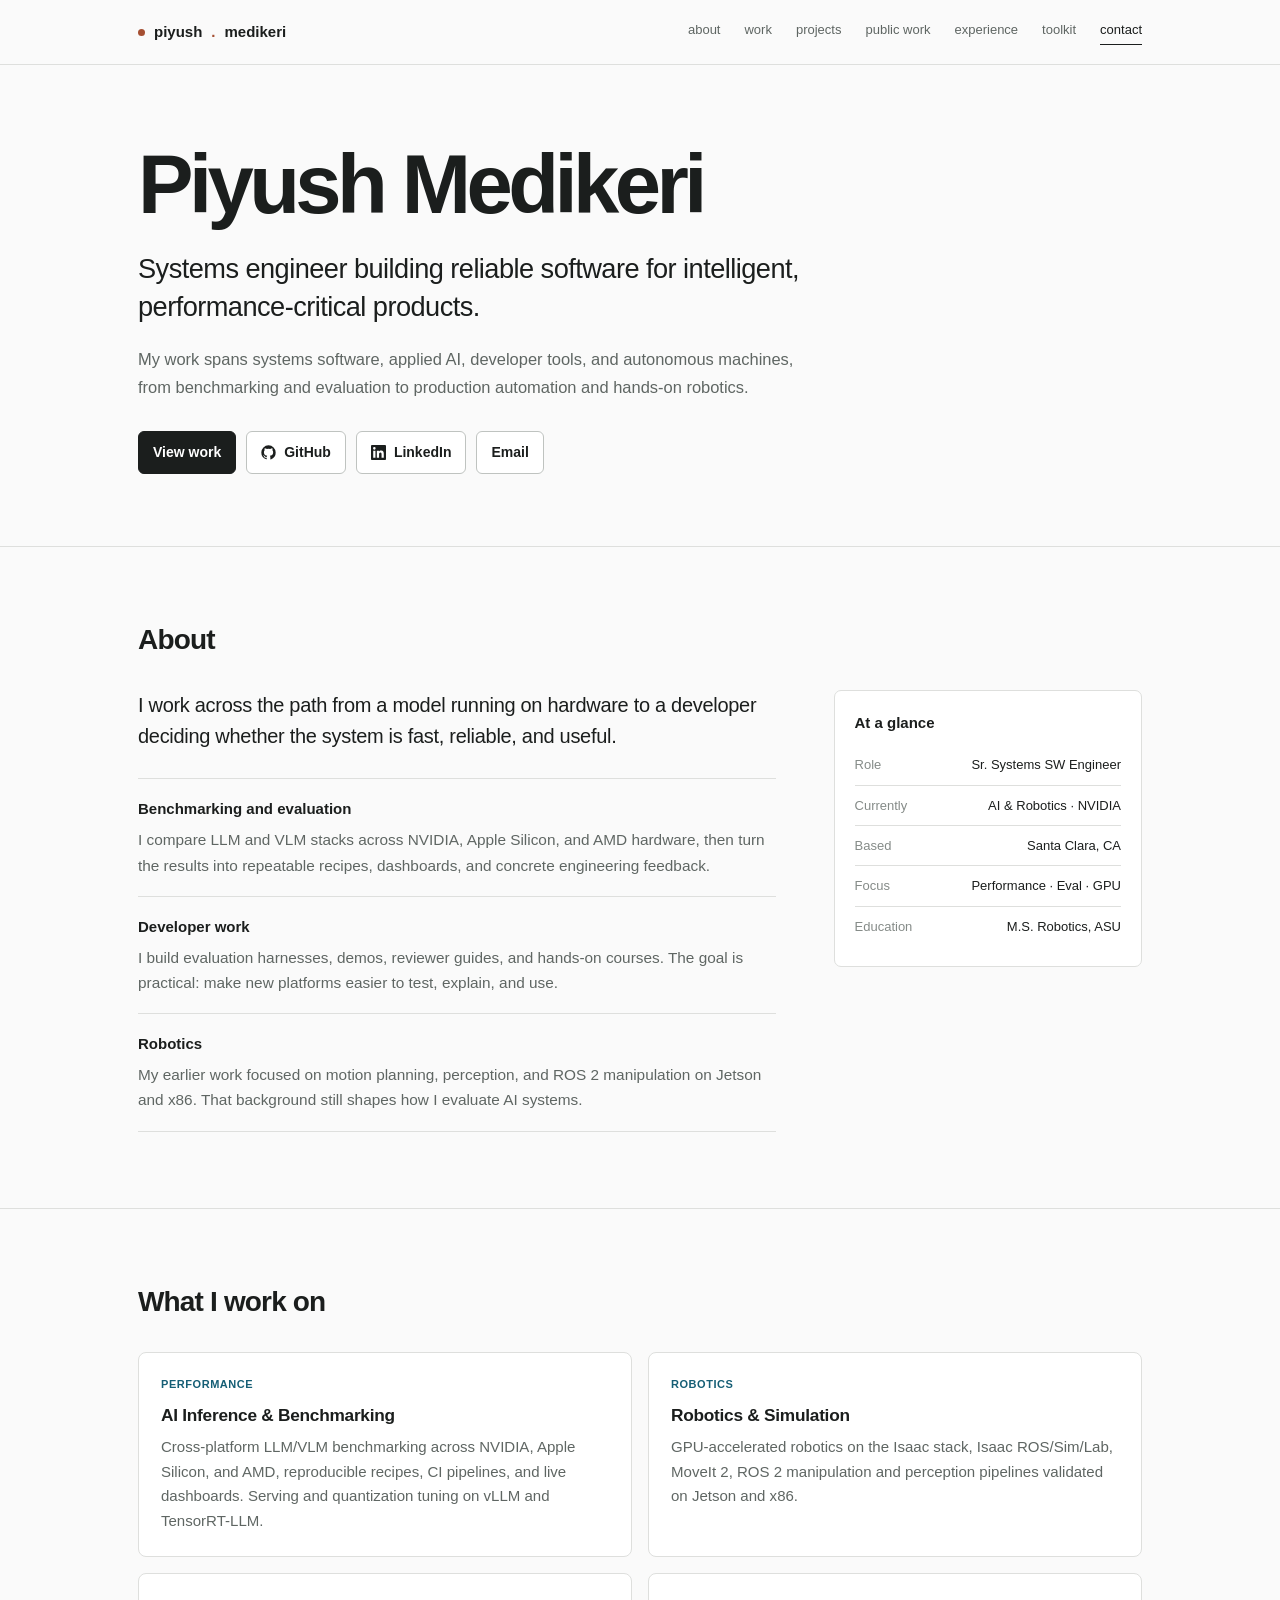
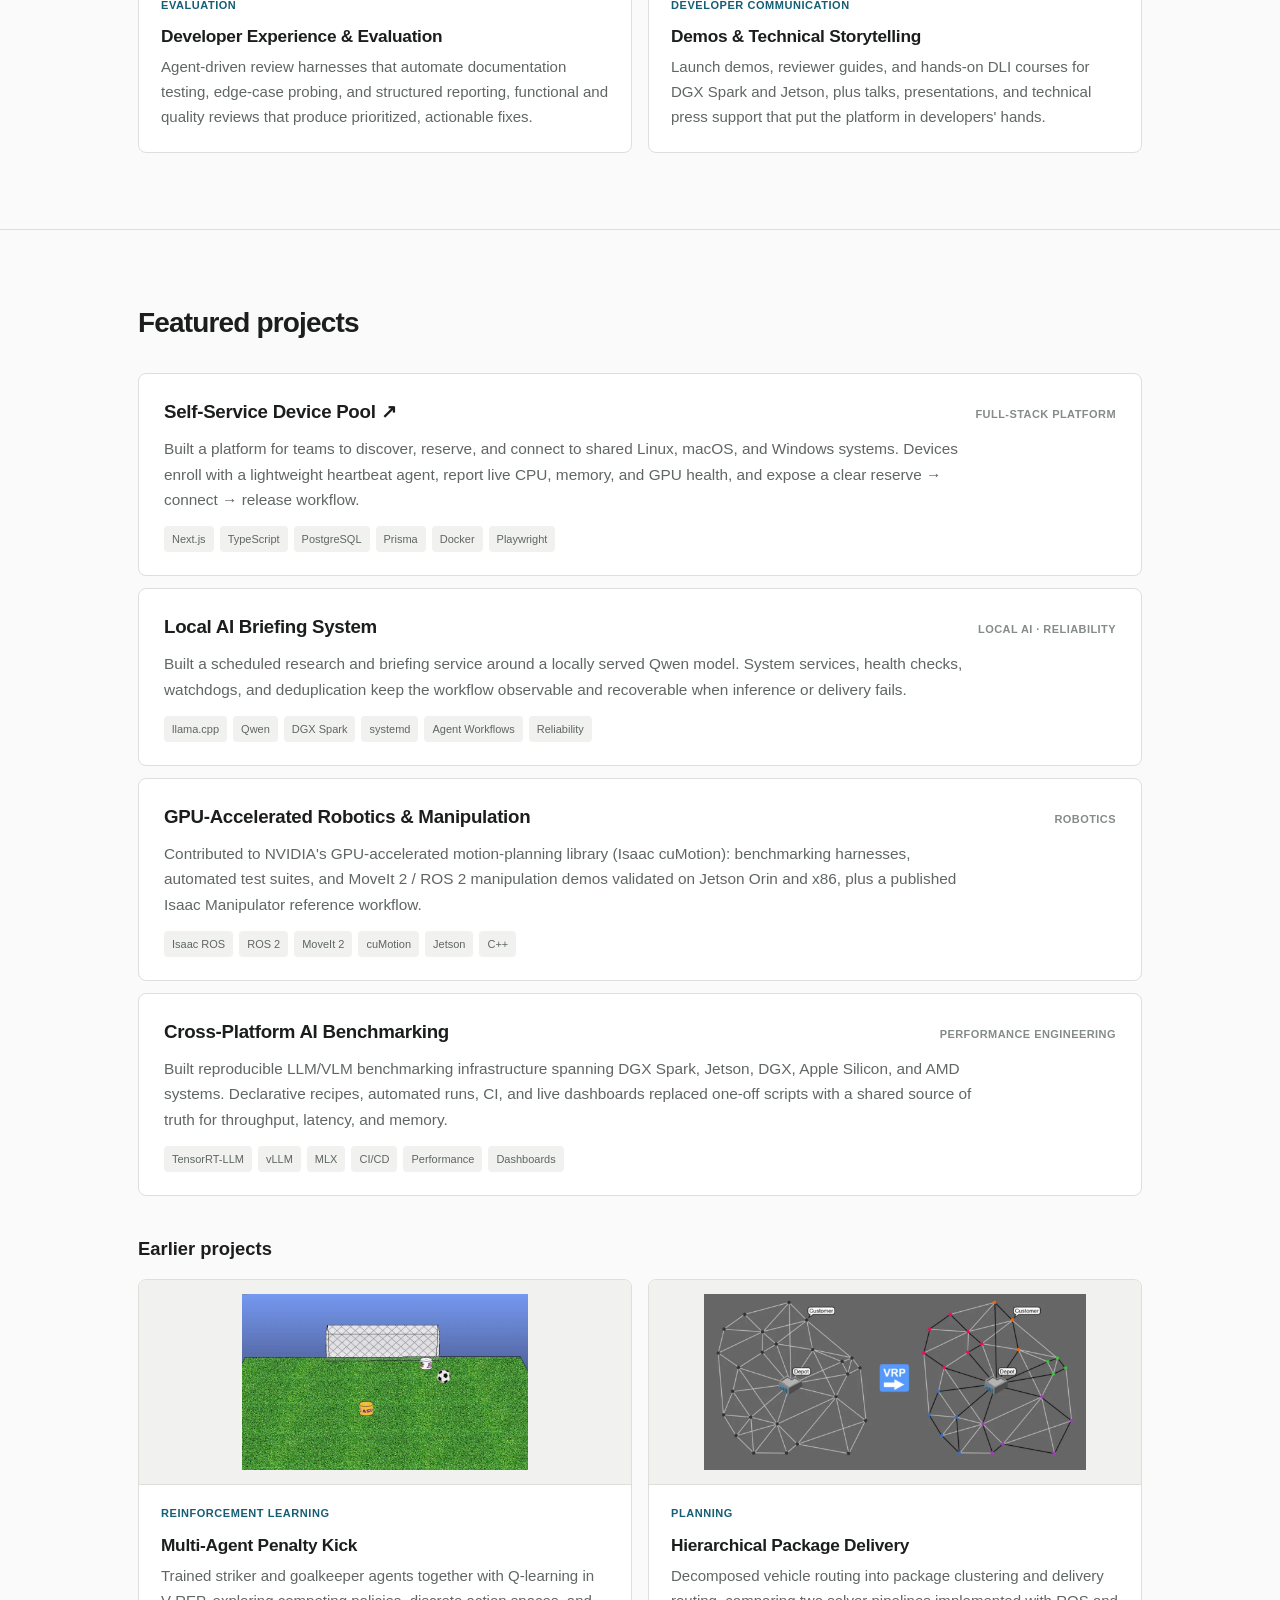
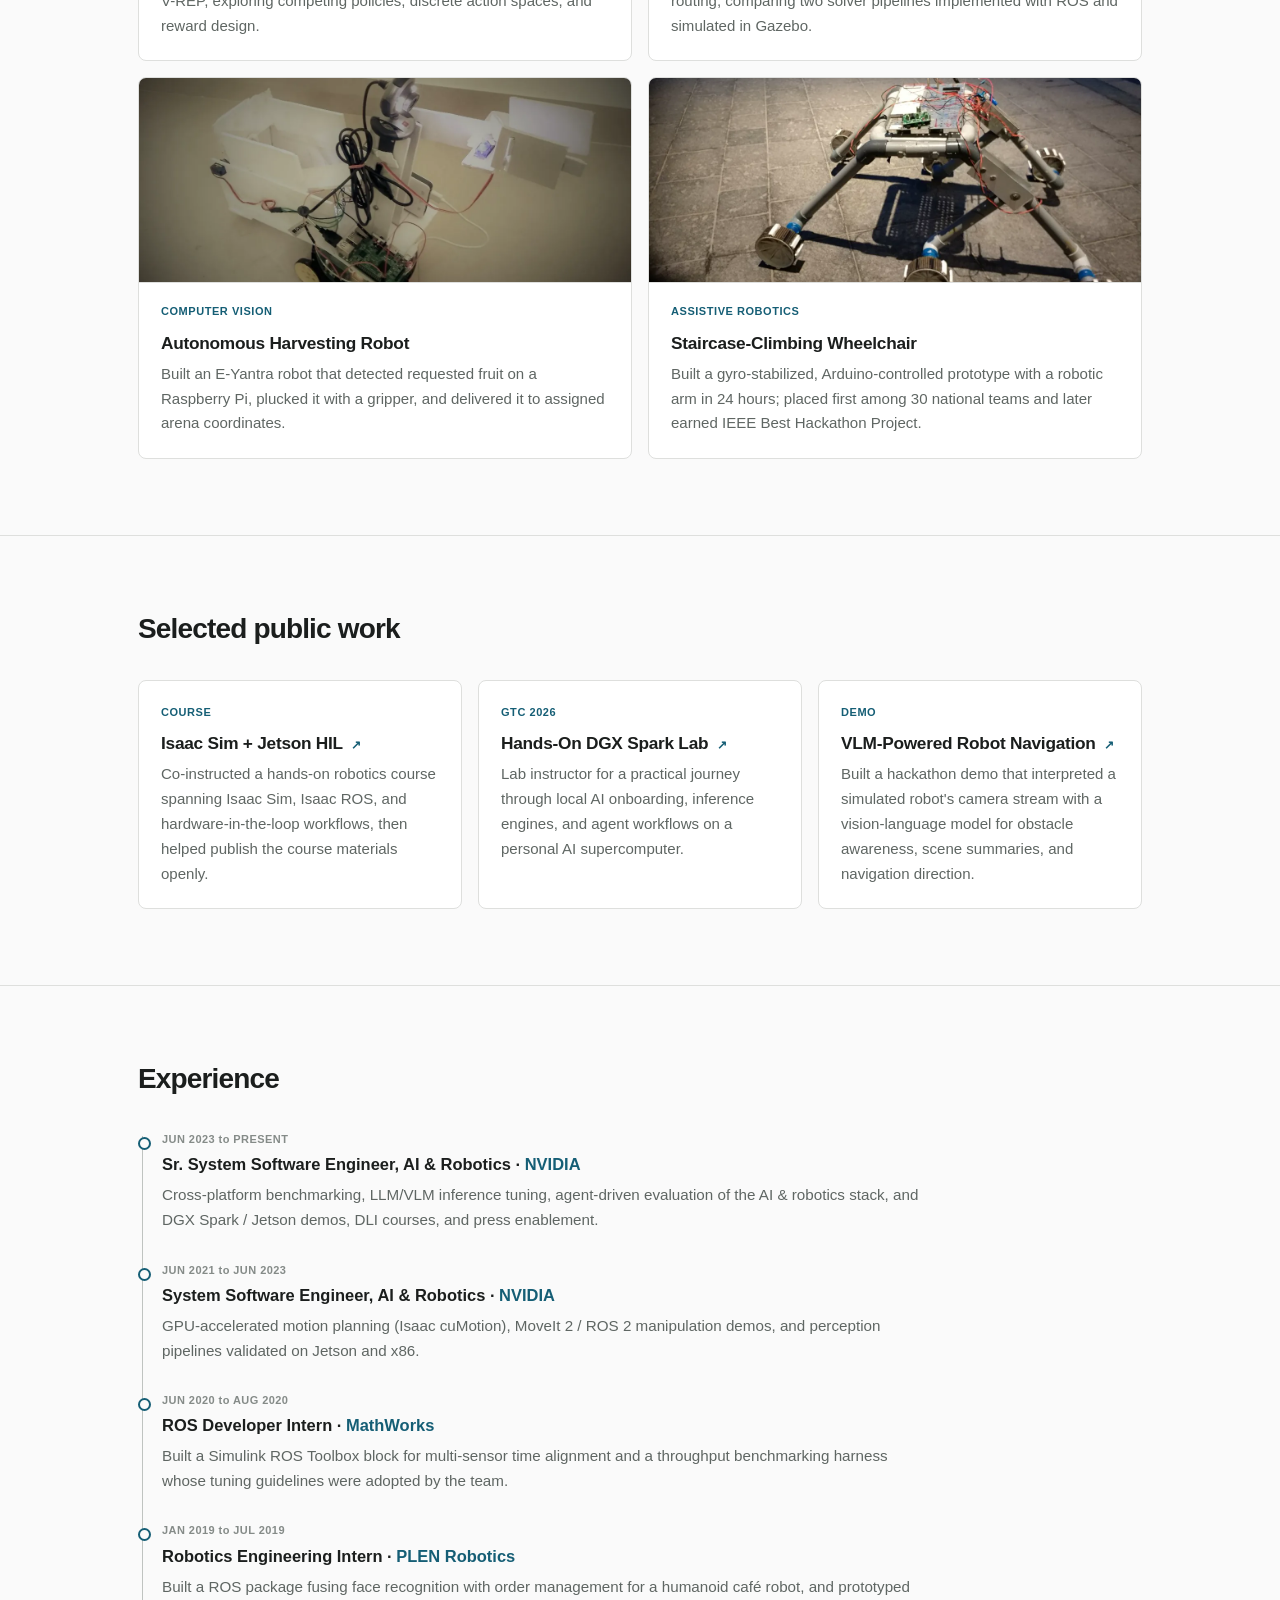
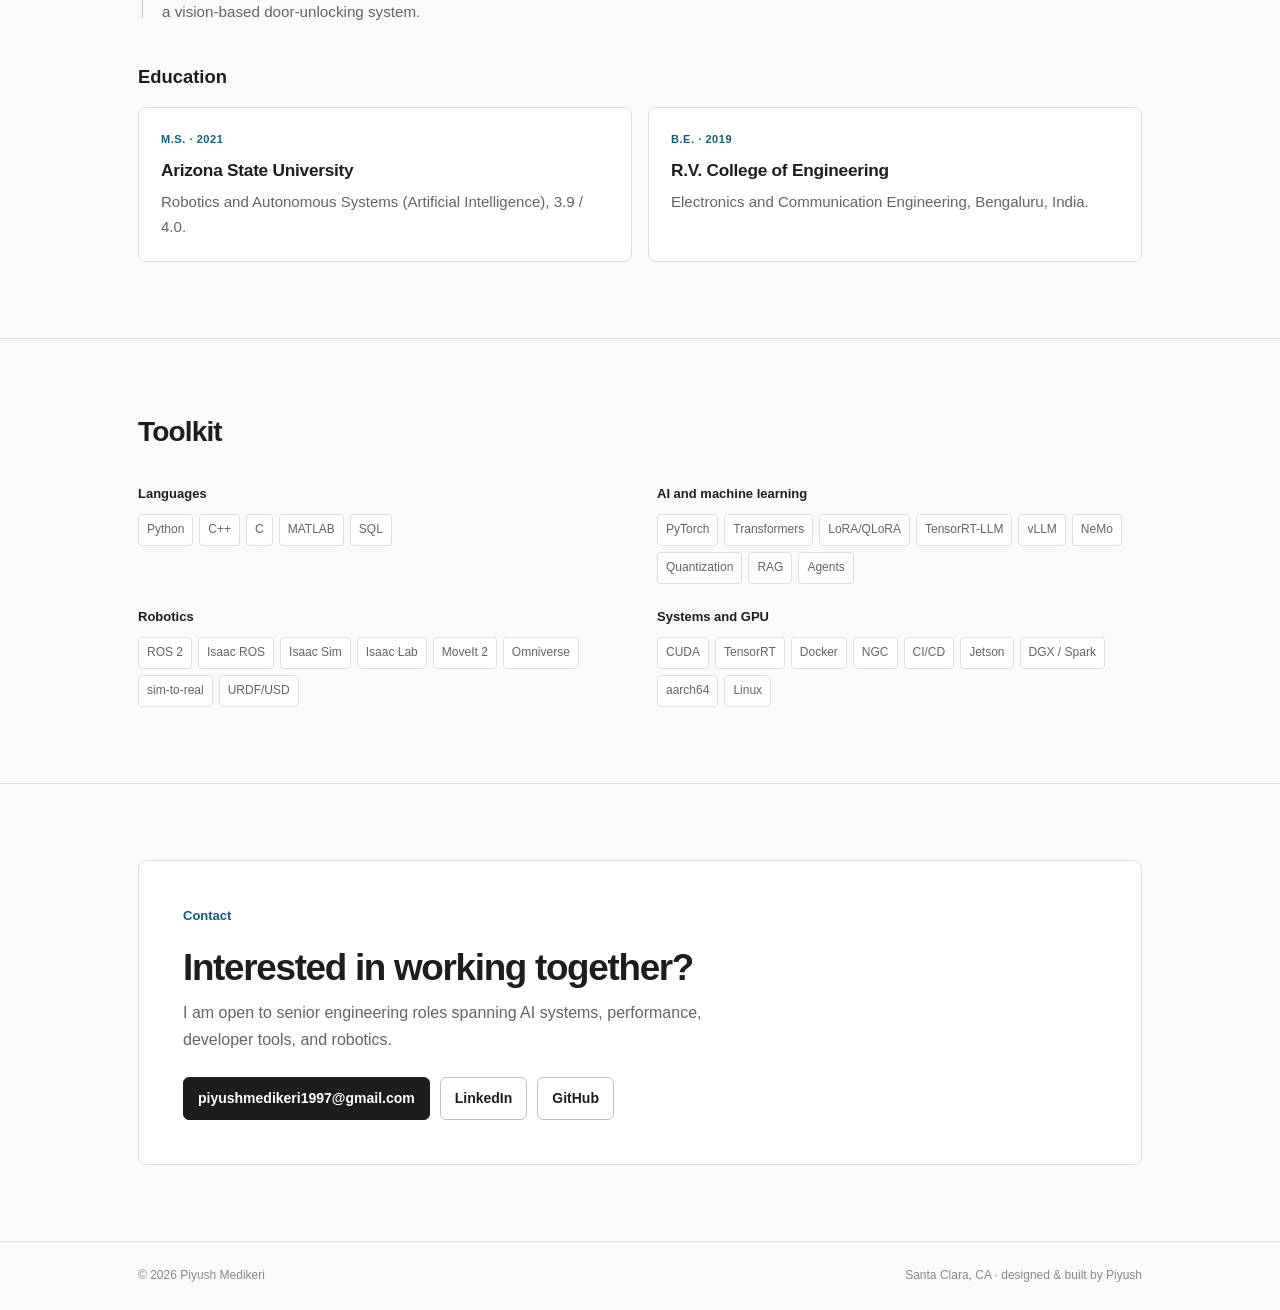
==== commit 239b4280: "Broaden homepage positioning" ====
--- a/index.html
+++ b/index.html
@@ -153,10 +153,10 @@
     <div class="hero-panel">
        <div class="hero-copy">
     <h1 class="reveal">Piyush Medikeri</h1>
-    <div class="role-line reveal">Systems software engineer working on AI infrastructure and robotics.</div>
+    <div class="role-line reveal">Systems engineer building reliable software for intelligent, performance-critical products.</div>
     <p class="lede reveal">
-      I build benchmarking and evaluation systems, tune LLM/VLM inference, and develop robotics tools.
-      I currently work on NVIDIA's AI and robotics team in Santa Clara.
+      My work spans systems software, applied AI, developer tools, and autonomous machines, from
+      benchmarking and evaluation to production automation and hands-on robotics.
     </p>
     <div class="cta reveal">
       <a class="btn primary" href="#projects">View work</a>
@@ -215,7 +215,6 @@
         <div class="row"><span class="k">Based</span><span class="v">Santa Clara, CA</span></div>
         <div class="row"><span class="k">Focus</span><span class="v">Performance · Eval · GPU</span></div>
         <div class="row"><span class="k">Education</span><span class="v">M.S. Robotics, ASU</span></div>
-        <div class="row"><span class="k">Status</span><span class="v accent">Open to relevant roles</span></div>
       </aside>
     </div>
   </div>
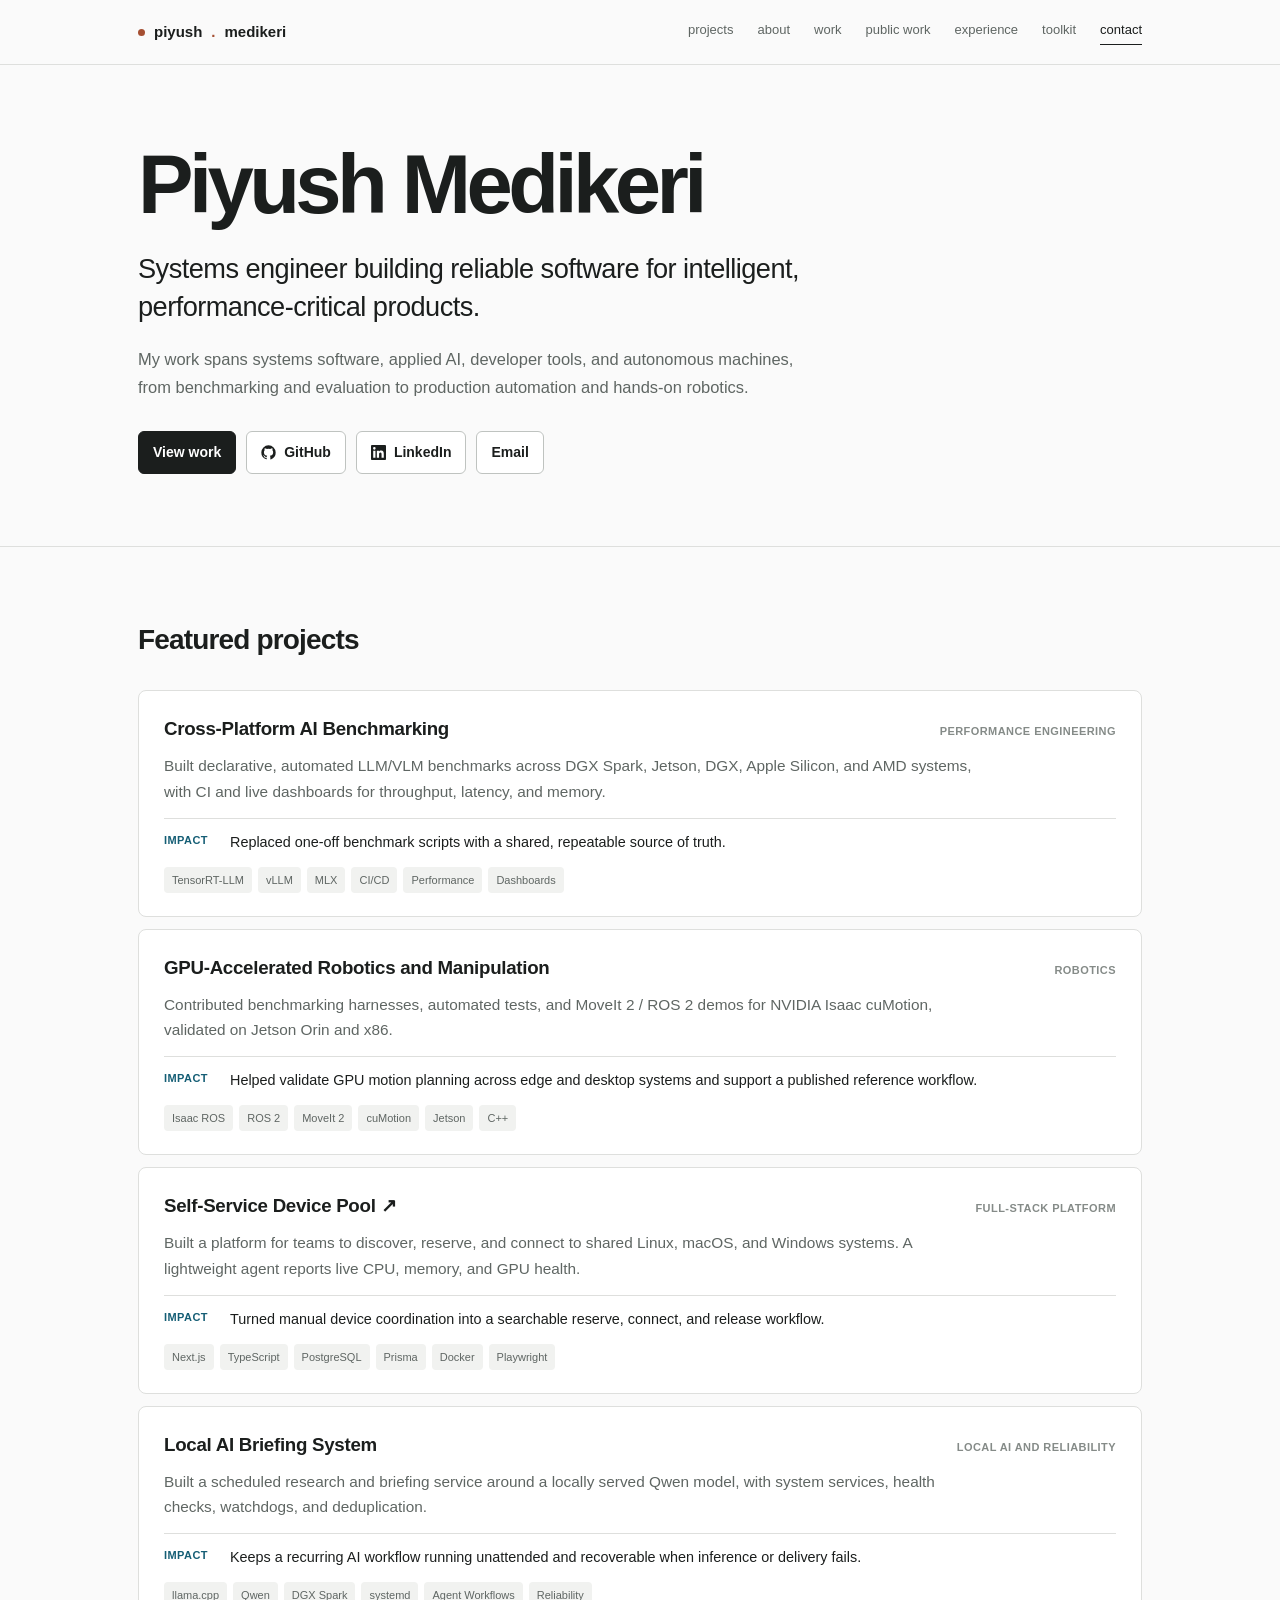
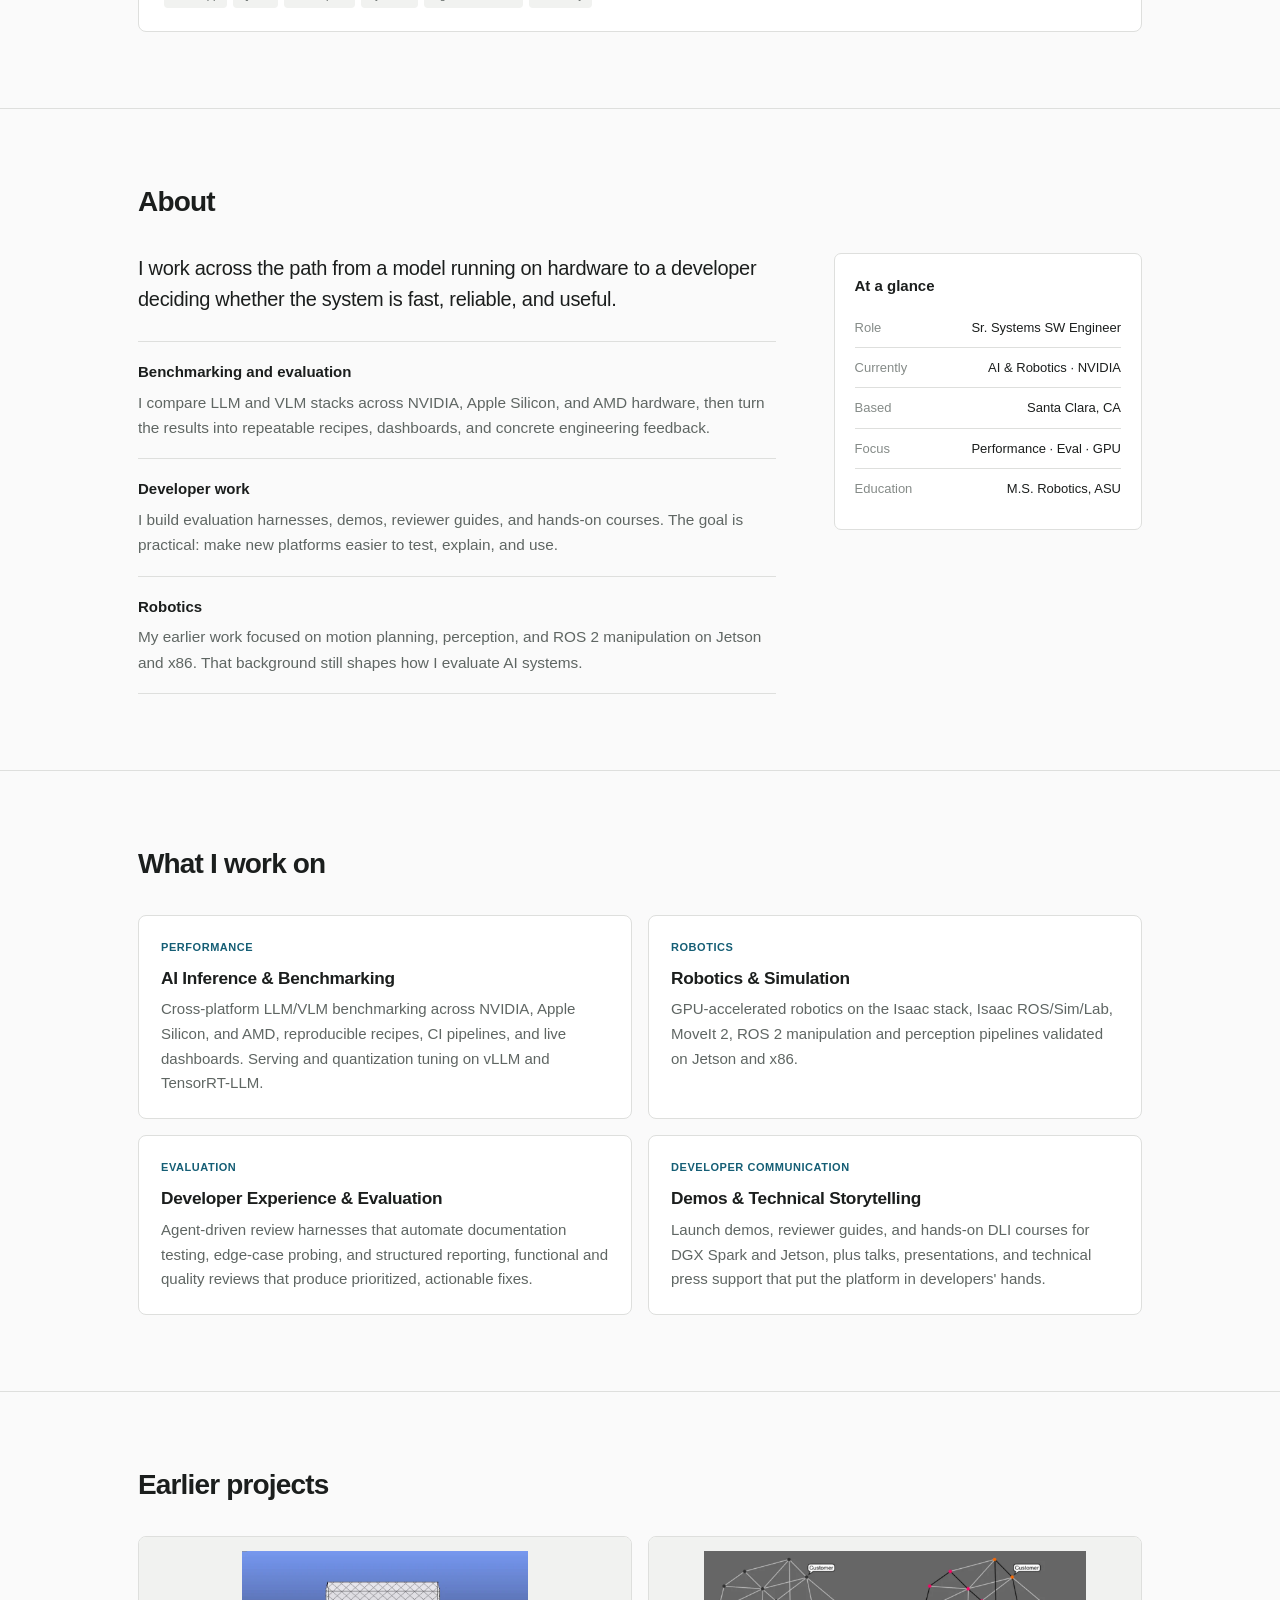
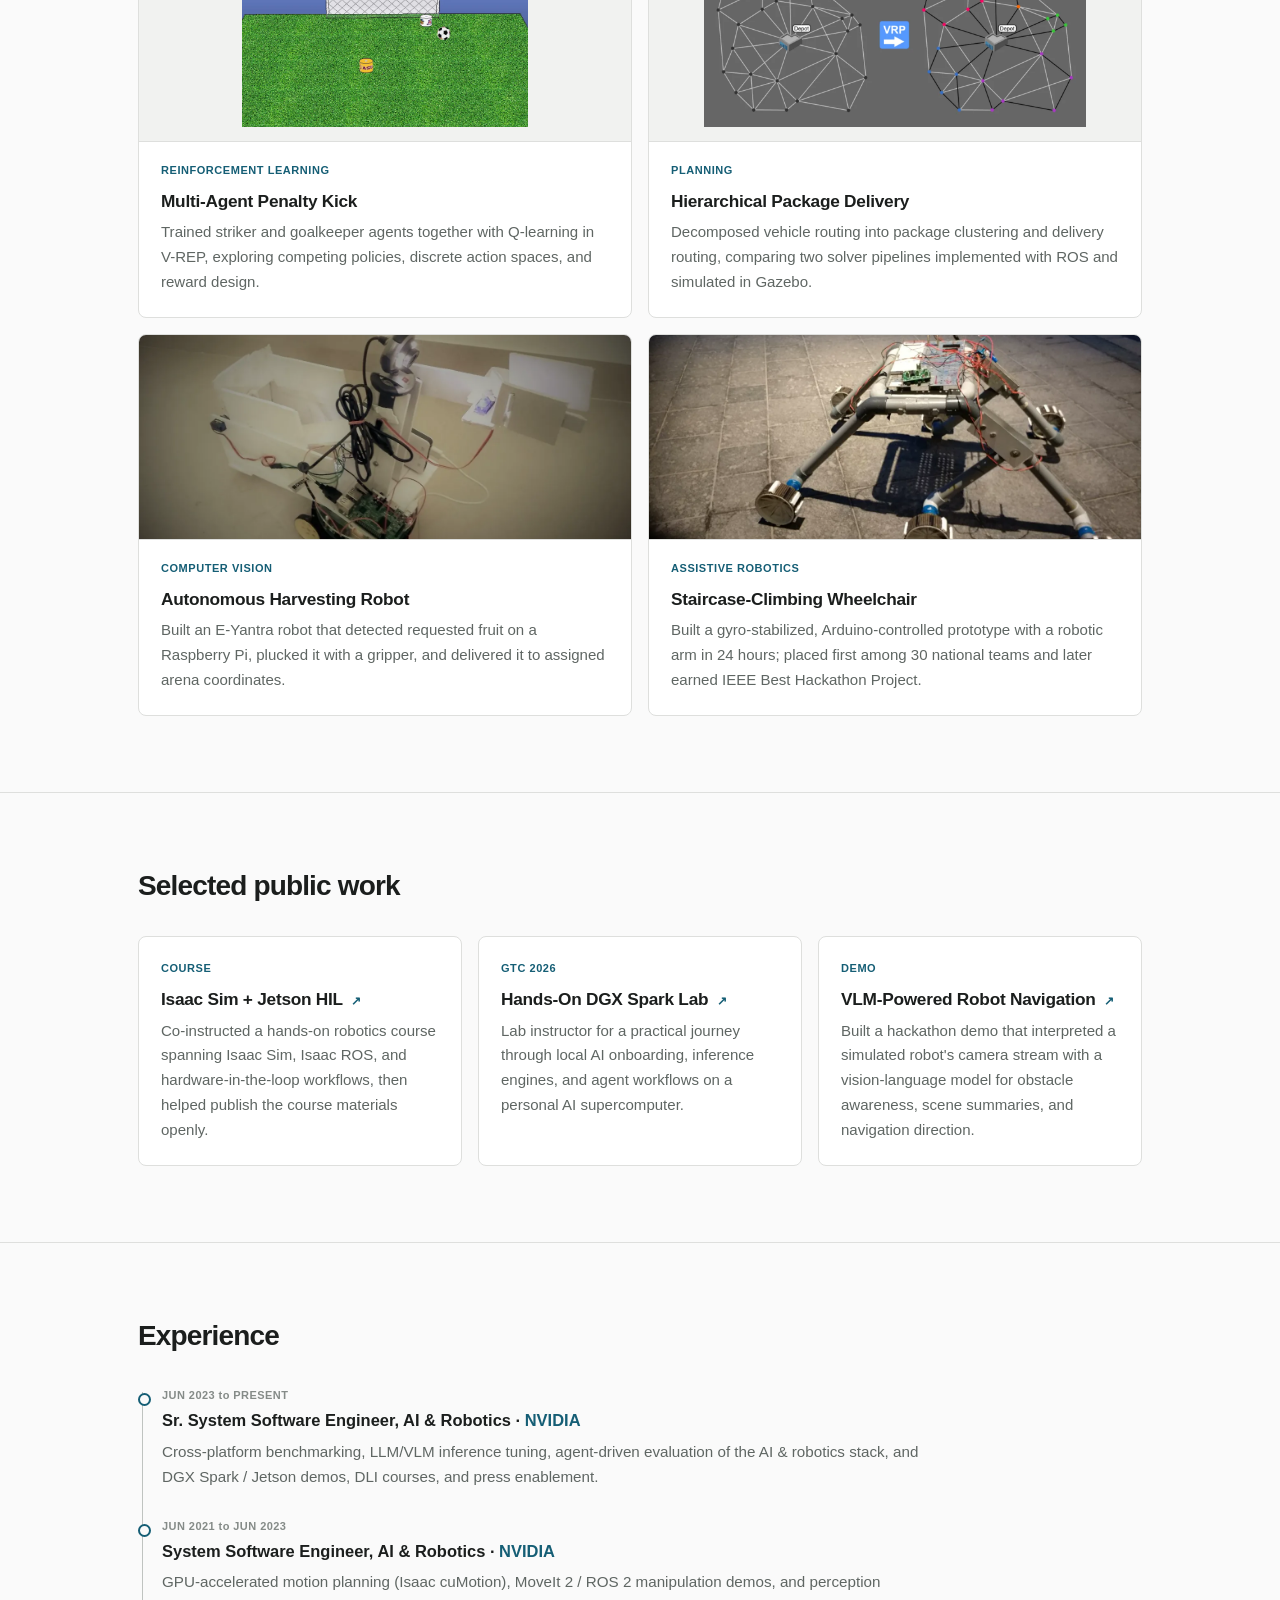
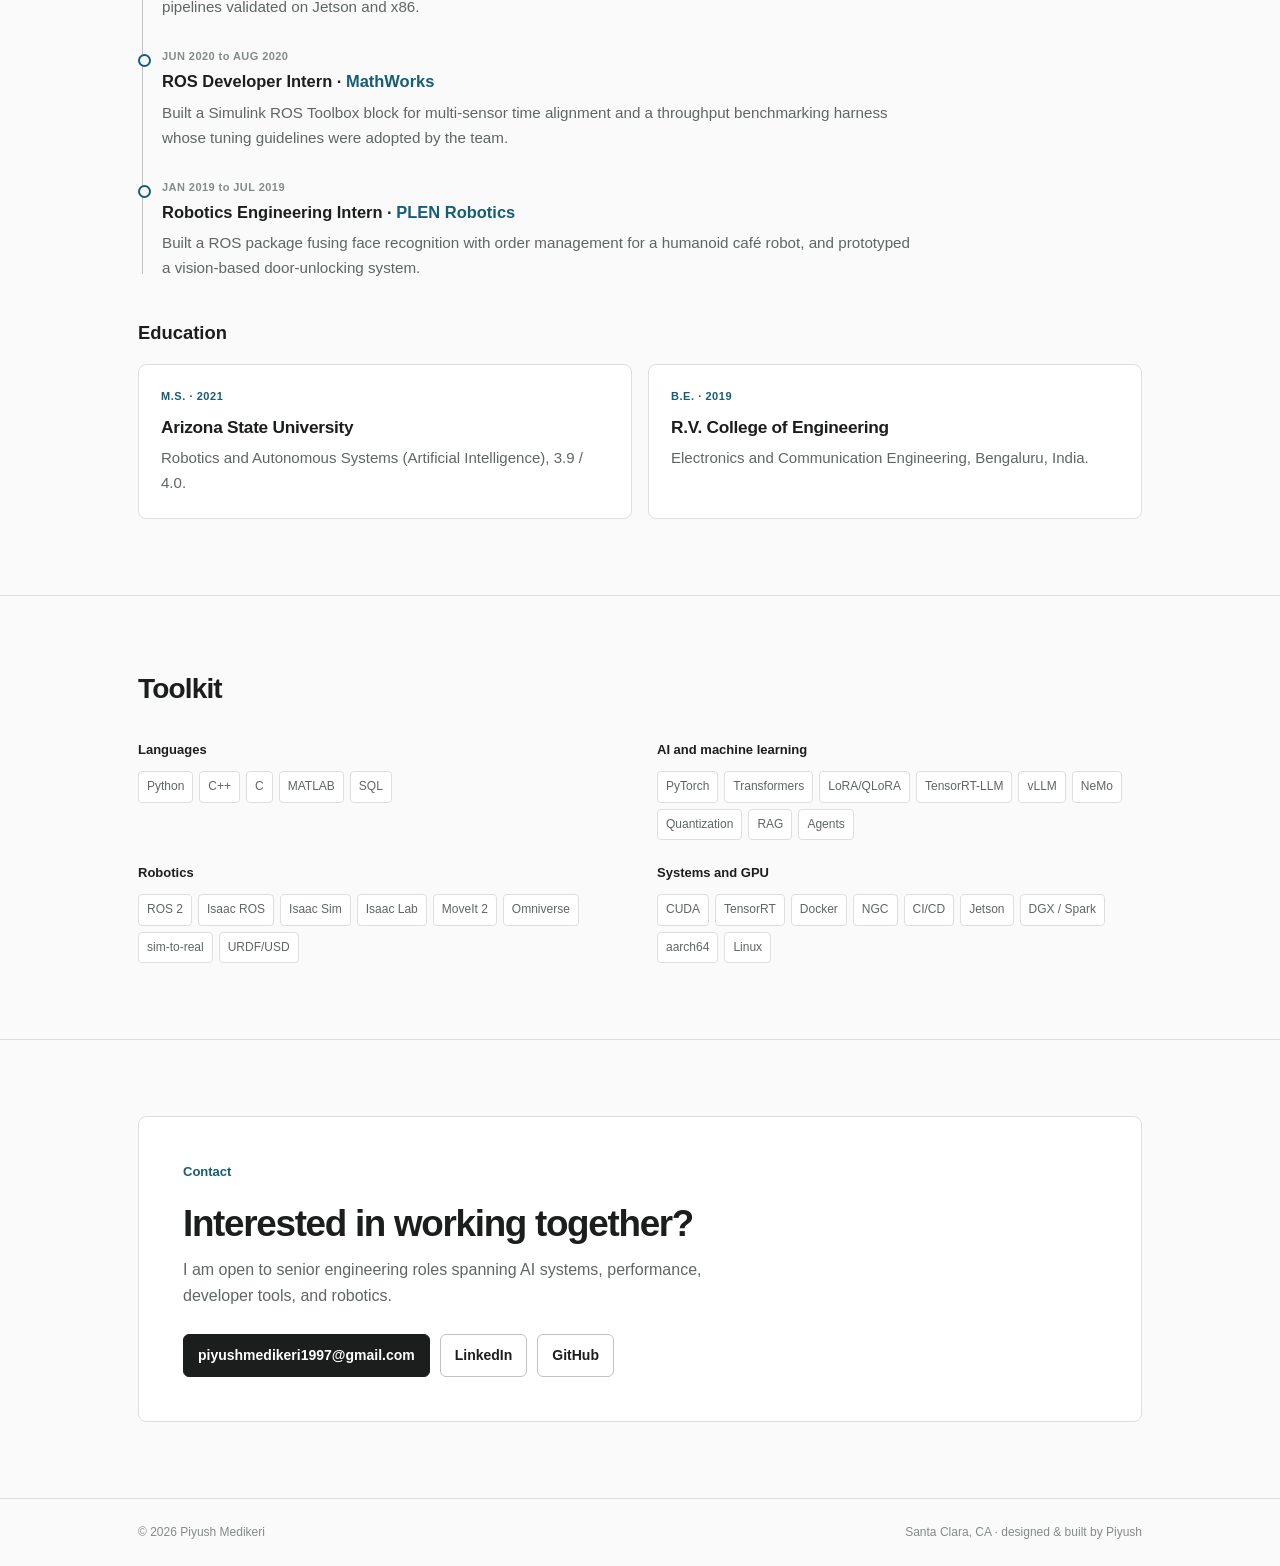
==== commit a406a493: "Lead portfolio with project impact" ====
--- a/index.html
+++ b/index.html
@@ -93,6 +93,9 @@
   .proj h3{font-size:1.17rem;letter-spacing:-.015em}
   .proj .kind{font-size:11px;font-weight:700;color:var(--dim);text-transform:uppercase;letter-spacing:.04em}
   .proj p{color:var(--muted);font-size:.96rem;margin-bottom:14px;max-width:820px}
+  .impact{display:grid;grid-template-columns:54px 1fr;gap:12px;border-top:1px solid var(--border);padding:12px 0;margin-top:2px;font-size:.9rem}
+  .impact strong{font-size:11px;text-transform:uppercase;letter-spacing:.04em;color:var(--accent)}
+  .impact span{color:var(--text)}
   .tags{display:flex;flex-wrap:wrap;gap:6px}
   .tag{font-size:11px;color:var(--muted);background:var(--surface2);border-radius:4px;padding:4px 8px}
   .subhead{font-size:1.15rem;font-weight:700;color:var(--text);margin:38px 0 15px}
@@ -136,9 +139,9 @@
   <div class="wrap">
     <a class="brand" href="#top"><span class="blip"></span>piyush<span class="accent">.</span>medikeri</a>
     <div class="navlinks" id="navlinks">
-      <a href="#about"><span class="num">01</span>about</a>
-      <a href="#focus"><span class="num">02</span>work</a>
-      <a href="#projects"><span class="num">03</span>projects</a>
+      <a href="#projects"><span class="num">01</span>projects</a>
+      <a href="#about"><span class="num">02</span>about</a>
+      <a href="#focus"><span class="num">03</span>work</a>
       <a href="#public"><span class="num">04</span>public work</a>
       <a href="#experience"><span class="num">05</span>experience</a>
       <a href="#skills"><span class="num">06</span>toolkit</a>
@@ -175,9 +178,65 @@
   </div>
 </header>
 
+<section id="projects">
+  <div class="wrap">
+    <div class="sec-head reveal"><span class="idx">01</span><h2>Featured projects</h2><span class="line"></span></div>
+    <div class="projects">
+      <div class="proj reveal">
+        <div class="proj-top">
+          <h3>Cross-Platform AI Benchmarking</h3>
+          <span class="kind">Performance engineering</span>
+        </div>
+        <p>
+          Built declarative, automated LLM/VLM benchmarks across DGX Spark, Jetson, DGX, Apple Silicon,
+          and AMD systems, with CI and live dashboards for throughput, latency, and memory.
+        </p>
+        <div class="impact"><strong>Impact</strong><span>Replaced one-off benchmark scripts with a shared, repeatable source of truth.</span></div>
+        <div class="tags"><span class="tag">TensorRT-LLM</span><span class="tag">vLLM</span><span class="tag">MLX</span><span class="tag">CI/CD</span><span class="tag">Performance</span><span class="tag">Dashboards</span></div>
+      </div>
+      <div class="proj reveal">
+        <div class="proj-top">
+          <h3>GPU-Accelerated Robotics and Manipulation</h3>
+          <span class="kind">Robotics</span>
+        </div>
+        <p>
+          Contributed benchmarking harnesses, automated tests, and MoveIt 2 / ROS 2 demos for
+          NVIDIA Isaac cuMotion, validated on Jetson Orin and x86.
+        </p>
+        <div class="impact"><strong>Impact</strong><span>Helped validate GPU motion planning across edge and desktop systems and support a published reference workflow.</span></div>
+        <div class="tags"><span class="tag">Isaac ROS</span><span class="tag">ROS 2</span><span class="tag">MoveIt 2</span><span class="tag">cuMotion</span><span class="tag">Jetson</span><span class="tag">C++</span></div>
+      </div>
+      <a class="proj reveal" href="https://github.com/pmedikeri/device-pool" target="_blank" rel="noopener noreferrer">
+        <div class="proj-top">
+          <h3>Self-Service Device Pool <span aria-hidden="true">↗</span></h3>
+          <span class="kind">Full-stack platform</span>
+        </div>
+        <p>
+          Built a platform for teams to discover, reserve, and connect to shared Linux, macOS, and
+          Windows systems. A lightweight agent reports live CPU, memory, and GPU health.
+        </p>
+        <div class="impact"><strong>Impact</strong><span>Turned manual device coordination into a searchable reserve, connect, and release workflow.</span></div>
+        <div class="tags"><span class="tag">Next.js</span><span class="tag">TypeScript</span><span class="tag">PostgreSQL</span><span class="tag">Prisma</span><span class="tag">Docker</span><span class="tag">Playwright</span></div>
+      </a>
+      <div class="proj reveal">
+        <div class="proj-top">
+          <h3>Local AI Briefing System</h3>
+          <span class="kind">Local AI and reliability</span>
+        </div>
+        <p>
+          Built a scheduled research and briefing service around a locally served Qwen model, with
+          system services, health checks, watchdogs, and deduplication.
+        </p>
+        <div class="impact"><strong>Impact</strong><span>Keeps a recurring AI workflow running unattended and recoverable when inference or delivery fails.</span></div>
+        <div class="tags"><span class="tag">llama.cpp</span><span class="tag">Qwen</span><span class="tag">DGX Spark</span><span class="tag">systemd</span><span class="tag">Agent Workflows</span><span class="tag">Reliability</span></div>
+      </div>
+    </div>
+  </div>
+</section>
+
 <section id="about">
   <div class="wrap">
-    <div class="sec-head reveal"><span class="idx">01</span><h2>About</h2><span class="line"></span></div>
+    <div class="sec-head reveal"><span class="idx">02</span><h2>About</h2><span class="line"></span></div>
     <div class="about-grid about">
       <div class="reveal">
         <p class="about-lead">
@@ -222,7 +281,7 @@
 
 <section id="focus">
   <div class="wrap">
-    <div class="sec-head reveal"><span class="idx">02</span><h2>What I work on</h2><span class="line"></span></div>
+    <div class="sec-head reveal"><span class="idx">03</span><h2>What I work on</h2><span class="line"></span></div>
     <div class="cards">
       <div class="card reveal">
         <span class="ico">Performance</span>
@@ -248,61 +307,9 @@
   </div>
 </section>
 
-<section id="projects">
-  <div class="wrap">
-    <div class="sec-head reveal"><span class="idx">03</span><h2>Featured projects</h2><span class="line"></span></div>
-    <div class="projects">
-      <a class="proj reveal" href="https://github.com/pmedikeri/device-pool" target="_blank" rel="noopener noreferrer">
-        <div class="proj-top">
-          <h3>Self-Service Device Pool <span aria-hidden="true">↗</span></h3>
-          <span class="kind">Full-stack platform</span>
-        </div>
-        <p>
-          Built a platform for teams to discover, reserve, and connect to shared Linux, macOS, and
-          Windows systems. Devices enroll with a lightweight heartbeat agent, report live CPU,
-          memory, and GPU health, and expose a clear reserve &rarr; connect &rarr; release workflow.
-        </p>
-        <div class="tags"><span class="tag">Next.js</span><span class="tag">TypeScript</span><span class="tag">PostgreSQL</span><span class="tag">Prisma</span><span class="tag">Docker</span><span class="tag">Playwright</span></div>
-      </a>
-      <div class="proj reveal">
-        <div class="proj-top">
-          <h3>Local AI Briefing System</h3>
-          <span class="kind">Local AI · reliability</span>
-        </div>
-        <p>
-          Built a scheduled research and briefing service around a locally served Qwen model.
-          System services, health checks, watchdogs, and deduplication keep the workflow observable
-          and recoverable when inference or delivery fails.
-        </p>
-        <div class="tags"><span class="tag">llama.cpp</span><span class="tag">Qwen</span><span class="tag">DGX Spark</span><span class="tag">systemd</span><span class="tag">Agent Workflows</span><span class="tag">Reliability</span></div>
-      </div>
-      <div class="proj reveal">
-        <div class="proj-top">
-          <h3>GPU-Accelerated Robotics &amp; Manipulation</h3>
-          <span class="kind">Robotics</span>
-        </div>
-        <p>
-          Contributed to NVIDIA's GPU-accelerated motion-planning library (Isaac cuMotion): benchmarking
-          harnesses, automated test suites, and MoveIt 2 / ROS 2 manipulation demos validated on Jetson
-          Orin and x86, plus a published Isaac Manipulator reference workflow.
-        </p>
-        <div class="tags"><span class="tag">Isaac ROS</span><span class="tag">ROS 2</span><span class="tag">MoveIt 2</span><span class="tag">cuMotion</span><span class="tag">Jetson</span><span class="tag">C++</span></div>
-      </div>
-      <div class="proj reveal">
-        <div class="proj-top">
-          <h3>Cross-Platform AI Benchmarking</h3>
-          <span class="kind">Performance engineering</span>
-        </div>
-        <p>
-          Built reproducible LLM/VLM benchmarking infrastructure spanning DGX Spark, Jetson, DGX,
-          Apple Silicon, and AMD systems. Declarative recipes, automated runs, CI, and live dashboards
-          replaced one-off scripts with a shared source of truth for throughput, latency, and memory.
-        </p>
-        <div class="tags"><span class="tag">TensorRT-LLM</span><span class="tag">vLLM</span><span class="tag">MLX</span><span class="tag">CI/CD</span><span class="tag">Performance</span><span class="tag">Dashboards</span></div>
-      </div>
-    </div>
-
-    <h3 class="subhead reveal">Earlier projects</h3>
+<section id="earlier">
+  <div class="wrap">
+    <div class="sec-head reveal"><span class="idx">04</span><h2>Earlier projects</h2><span class="line"></span></div>
     <div class="cards">
       <div class="card reveal">
         <img class="project-thumb diagram" src="assets/project-rl.webp" alt="V-REP simulation of striker and goalkeeper reinforcement-learning agents." loading="lazy" decoding="async">
@@ -334,7 +341,7 @@
 
 <section id="public">
   <div class="wrap">
-    <div class="sec-head reveal"><span class="idx">04</span><h2>Selected public work</h2><span class="line"></span></div>
+    <div class="sec-head reveal"><span class="idx">05</span><h2>Selected public work</h2><span class="line"></span></div>
     <div class="cards">
       <a class="card card-link reveal" href="https://nvidia-ai-iot.github.io/isaac-sim-jetson-hil-course-doc/" target="_blank" rel="noopener noreferrer">
         <span class="ico">COURSE</span>
@@ -357,7 +364,7 @@
 
 <section id="experience">
   <div class="wrap">
-    <div class="sec-head reveal"><span class="idx">05</span><h2>Experience</h2><span class="line"></span></div>
+    <div class="sec-head reveal"><span class="idx">06</span><h2>Experience</h2><span class="line"></span></div>
     <div class="timeline">
       <div class="job reveal">
         <div class="when">JUN 2023 to PRESENT</div>
@@ -398,7 +405,7 @@
 
 <section id="skills">
   <div class="wrap">
-    <div class="sec-head reveal"><span class="idx">06</span><h2>Toolkit</h2><span class="line"></span></div>
+    <div class="sec-head reveal"><span class="idx">07</span><h2>Toolkit</h2><span class="line"></span></div>
     <div class="skillgrid">
       <div class="skillcol reveal">
         <h4>Languages</h4>
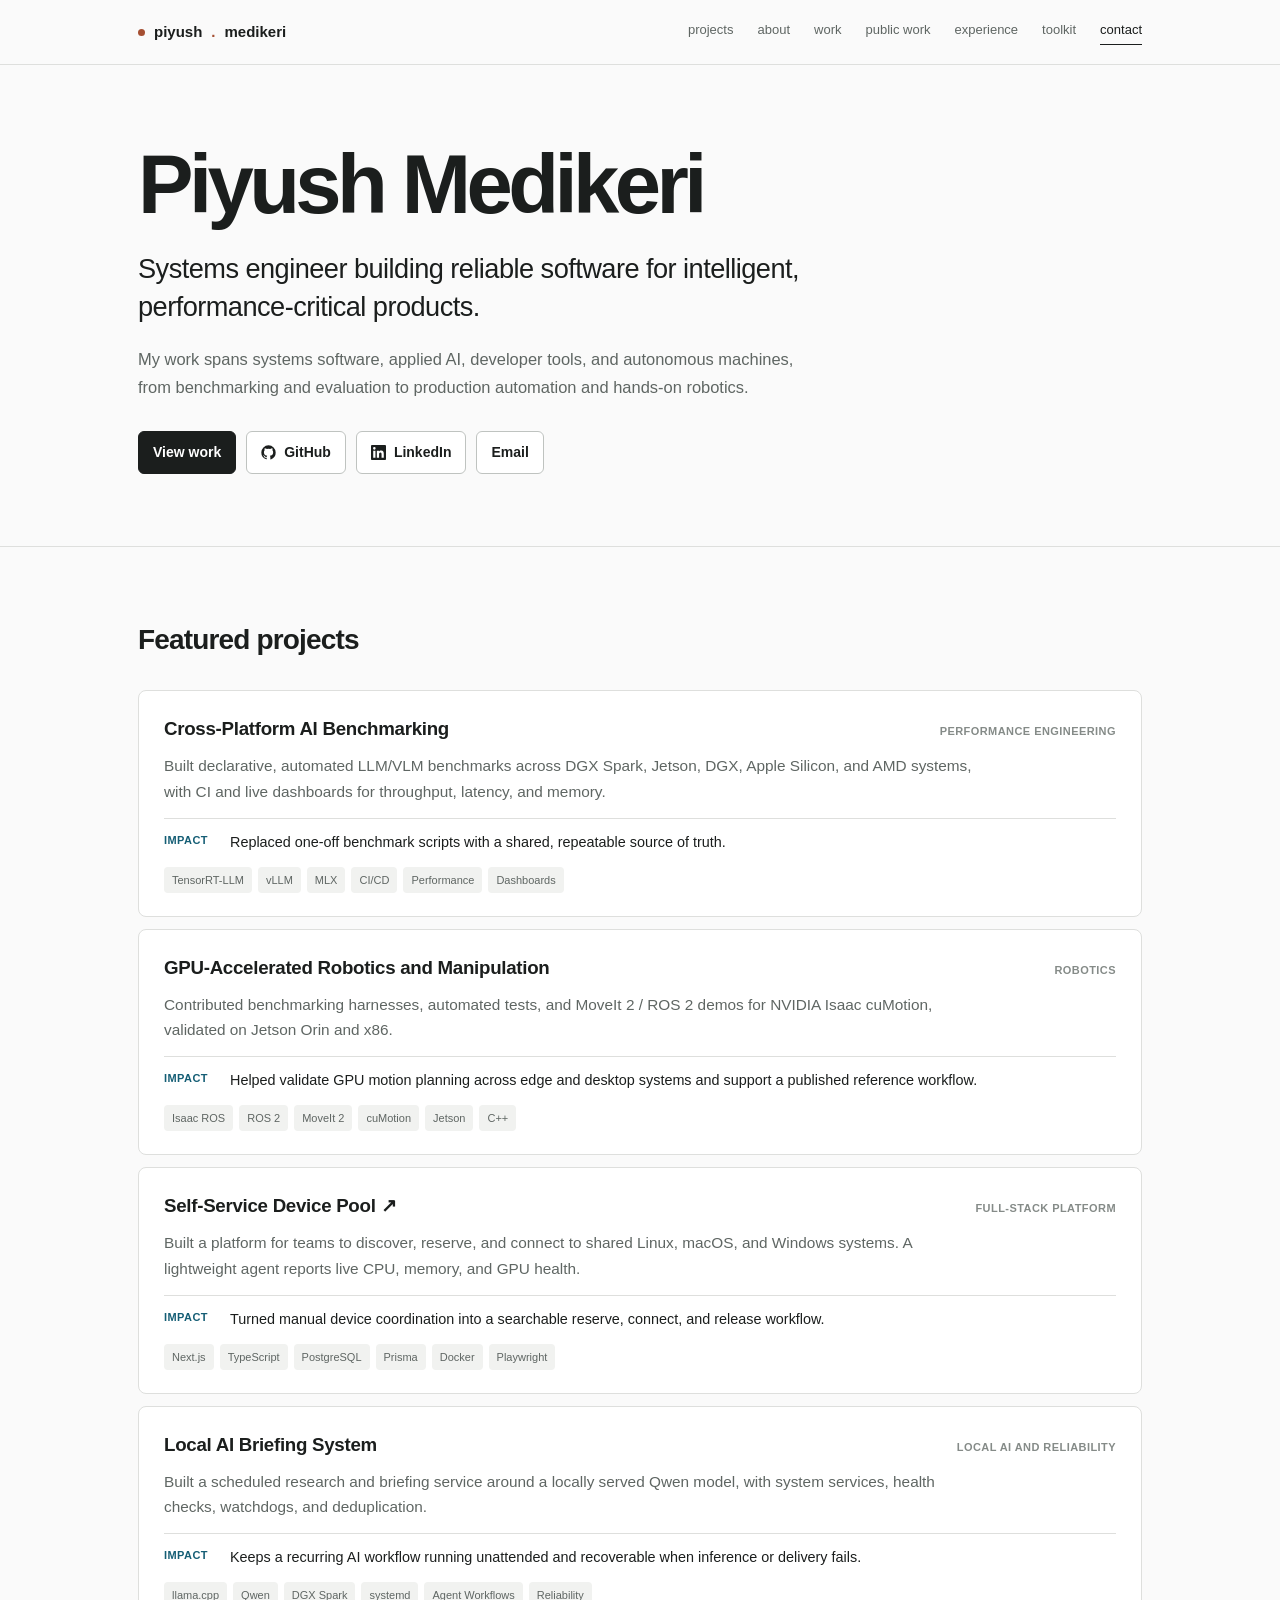
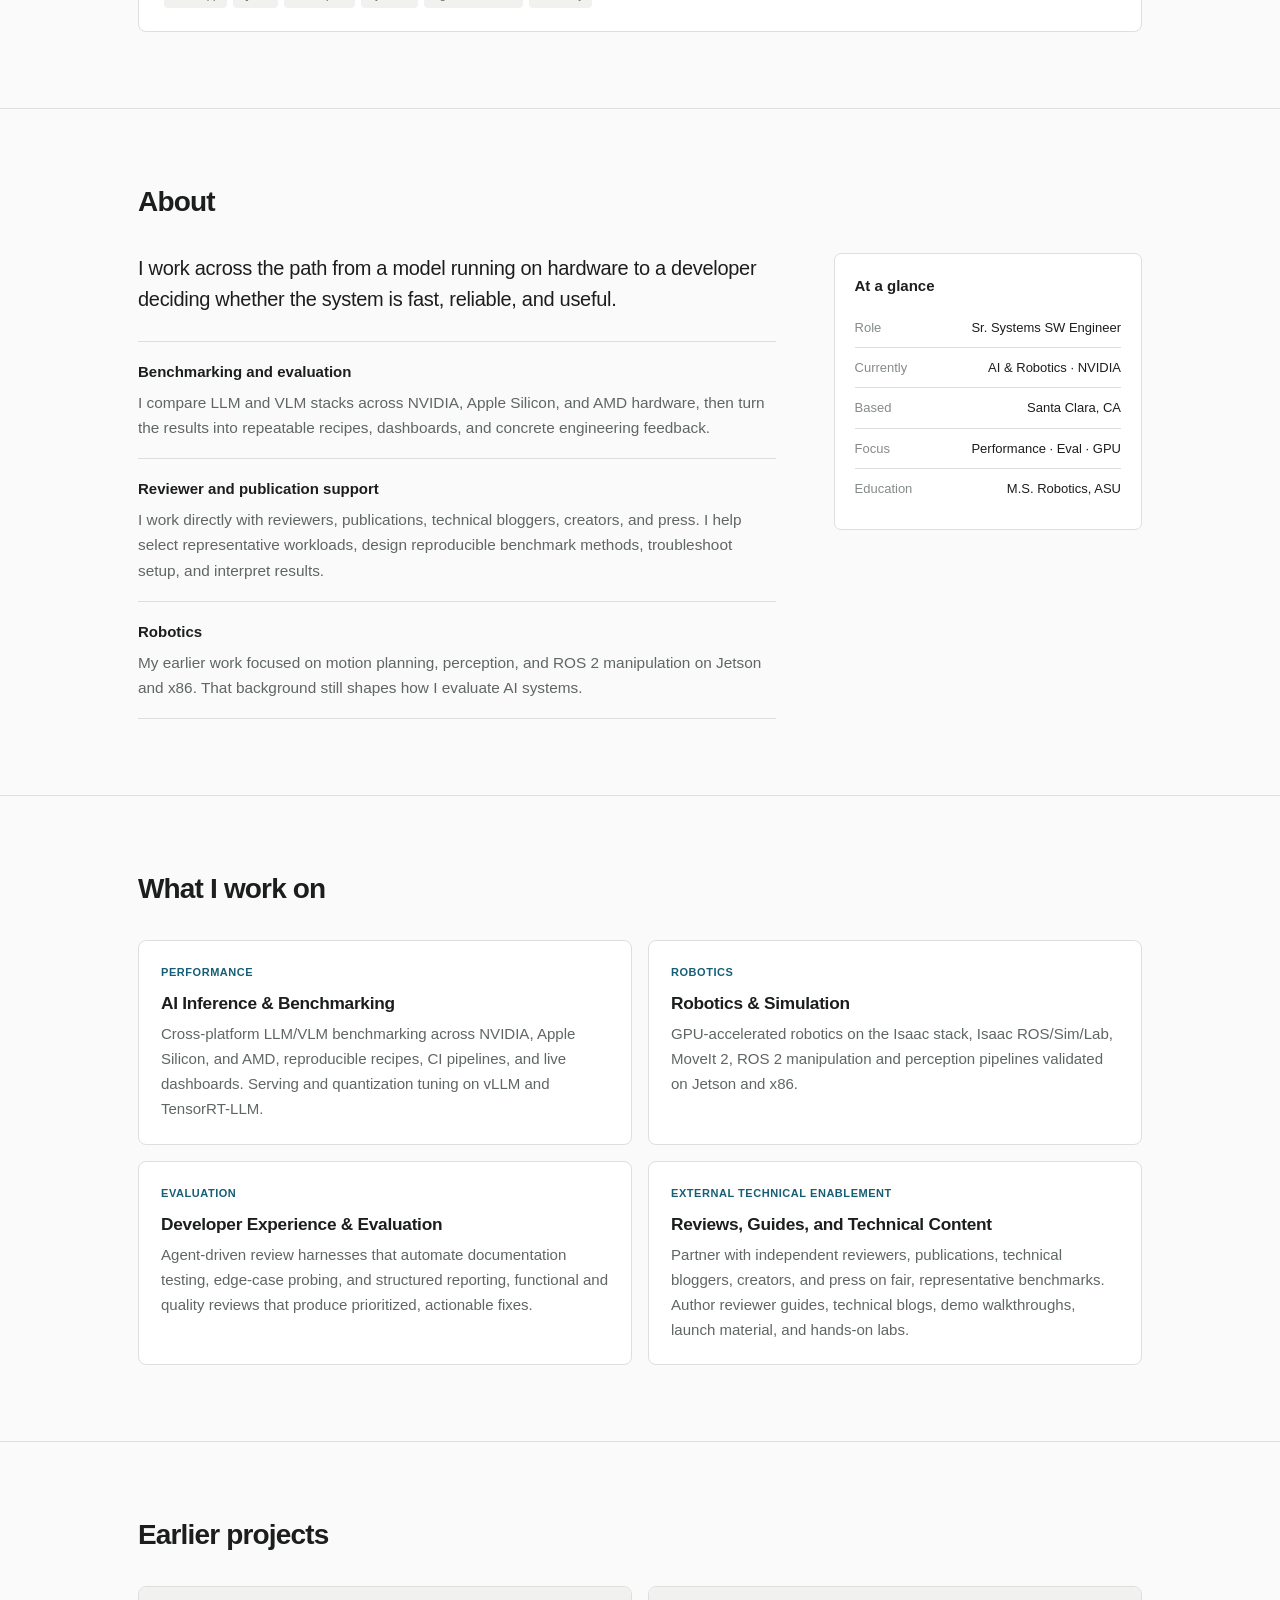
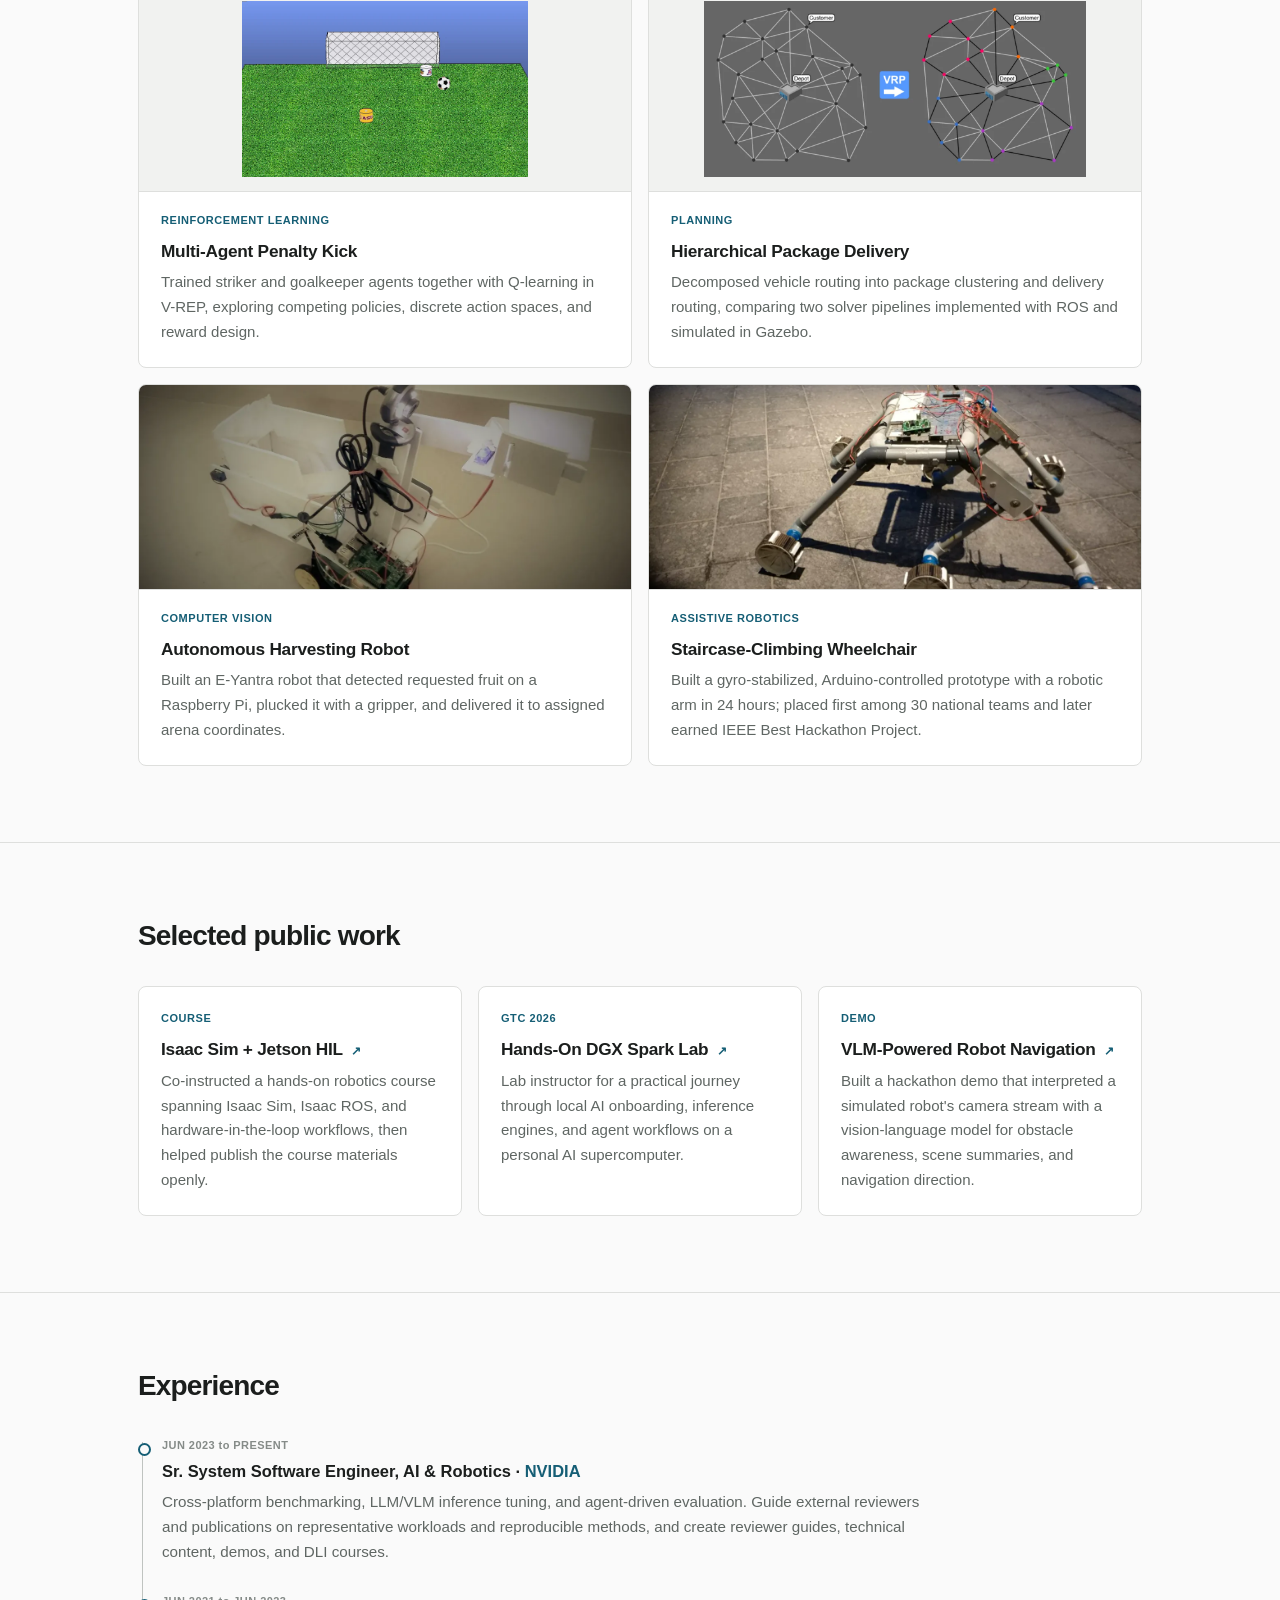
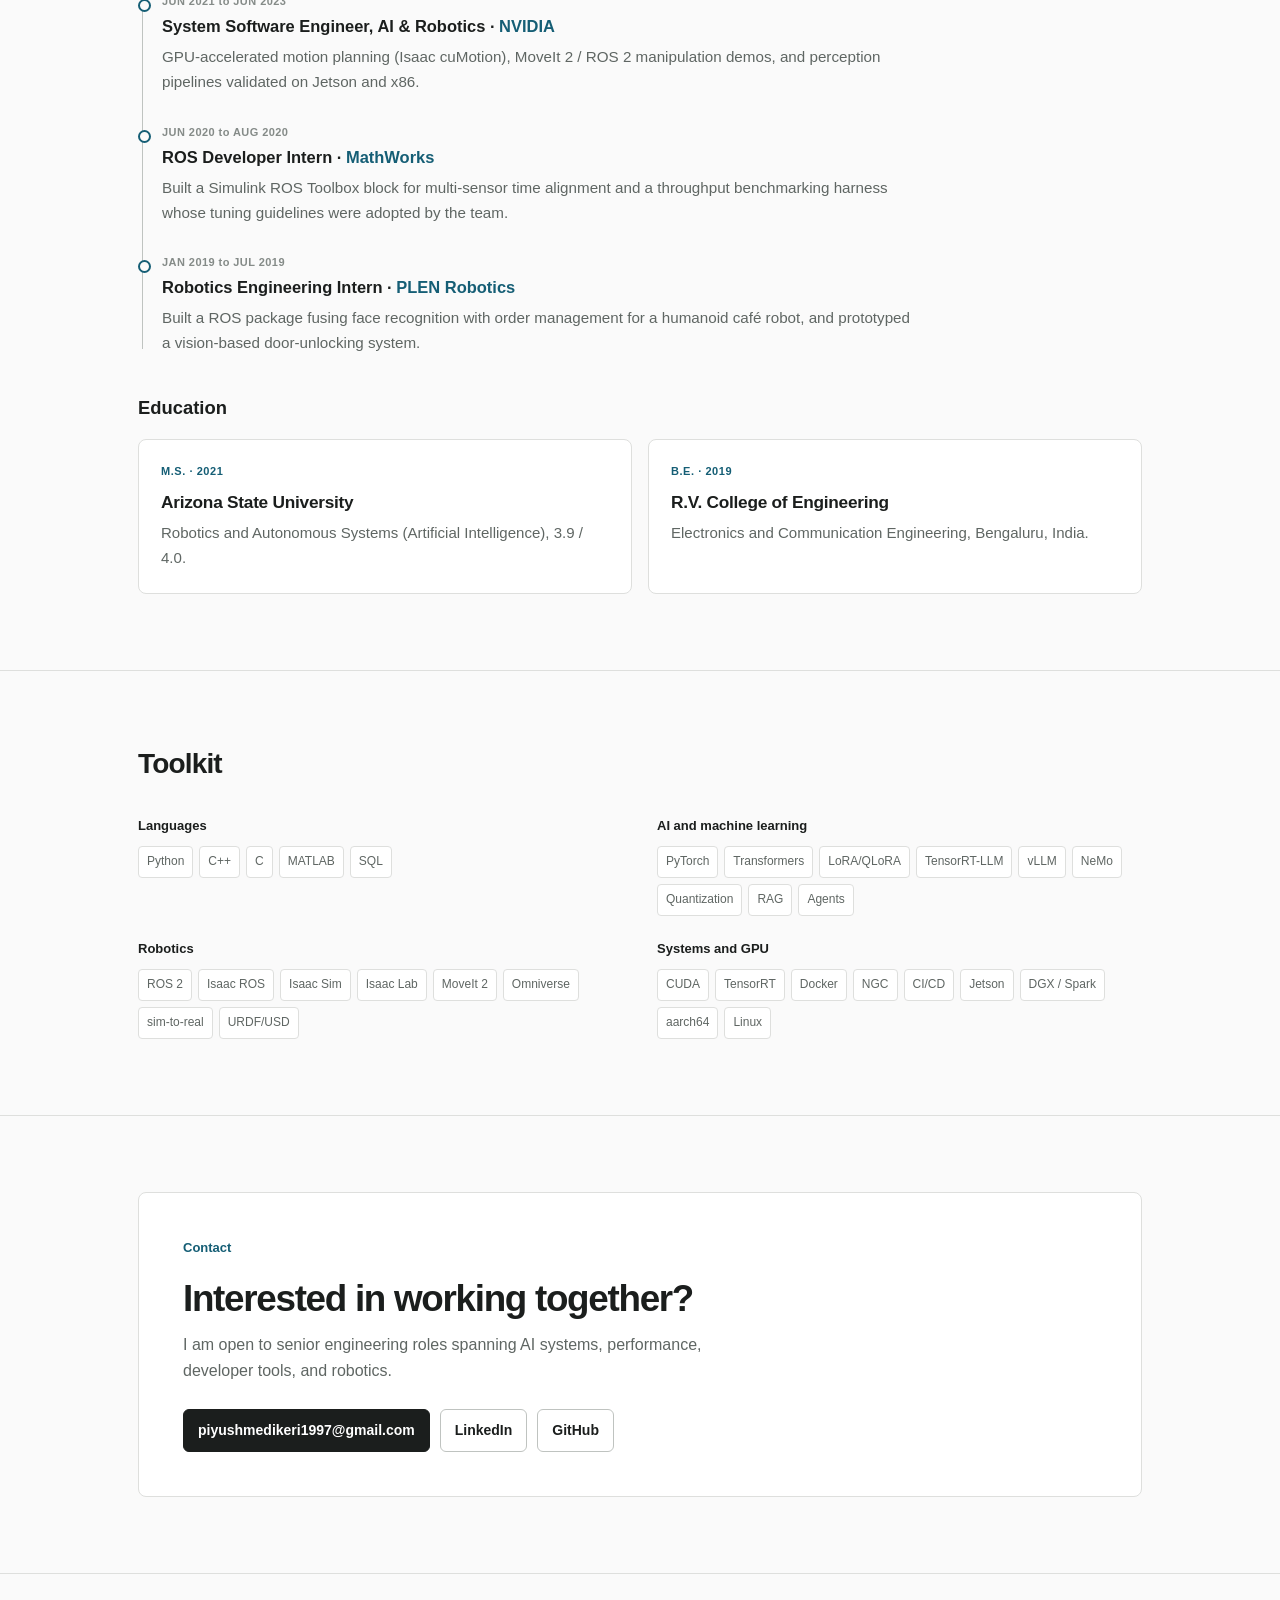
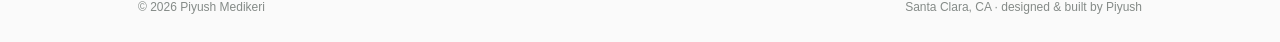
==== commit 618fa46c: "Highlight reviewer and publication enablement" ====
--- a/index.html
+++ b/index.html
@@ -254,8 +254,8 @@
           <article class="about-theme">
             <span class="theme-mark" aria-hidden="true"></span>
             <div>
-              <h3>Developer work</h3>
-              <p>I build evaluation harnesses, demos, reviewer guides, and hands-on courses. The goal is practical: make new platforms easier to test, explain, and use.</p>
+              <h3>Reviewer and publication support</h3>
+              <p>I work directly with reviewers, publications, technical bloggers, creators, and press. I help select representative workloads, design reproducible benchmark methods, troubleshoot setup, and interpret results.</p>
             </div>
           </article>
           <article class="about-theme">
@@ -299,9 +299,9 @@
         <p>Agent-driven review harnesses that automate documentation testing, edge-case probing, and structured reporting, functional and quality reviews that produce prioritized, actionable fixes.</p>
       </div>
       <div class="card reveal">
-        <span class="ico">Developer communication</span>
-        <h3>Demos &amp; Technical Storytelling</h3>
-        <p>Launch demos, reviewer guides, and hands-on DLI courses for DGX Spark and Jetson, plus talks, presentations, and technical press support that put the platform in developers' hands.</p>
+        <span class="ico">External technical enablement</span>
+        <h3>Reviews, Guides, and Technical Content</h3>
+        <p>Partner with independent reviewers, publications, technical bloggers, creators, and press on fair, representative benchmarks. Author reviewer guides, technical blogs, demo walkthroughs, launch material, and hands-on labs.</p>
       </div>
     </div>
   </div>
@@ -369,7 +369,7 @@
       <div class="job reveal">
         <div class="when">JUN 2023 to PRESENT</div>
         <h3>Sr. System Software Engineer, AI &amp; Robotics &middot; <span class="co">NVIDIA</span></h3>
-        <p>Cross-platform benchmarking, LLM/VLM inference tuning, agent-driven evaluation of the AI &amp; robotics stack, and DGX Spark / Jetson demos, DLI courses, and press enablement.</p>
+        <p>Cross-platform benchmarking, LLM/VLM inference tuning, and agent-driven evaluation. Guide external reviewers and publications on representative workloads and reproducible methods, and create reviewer guides, technical content, demos, and DLI courses.</p>
       </div>
       <div class="job reveal">
         <div class="when">JUN 2021 to JUN 2023</div>
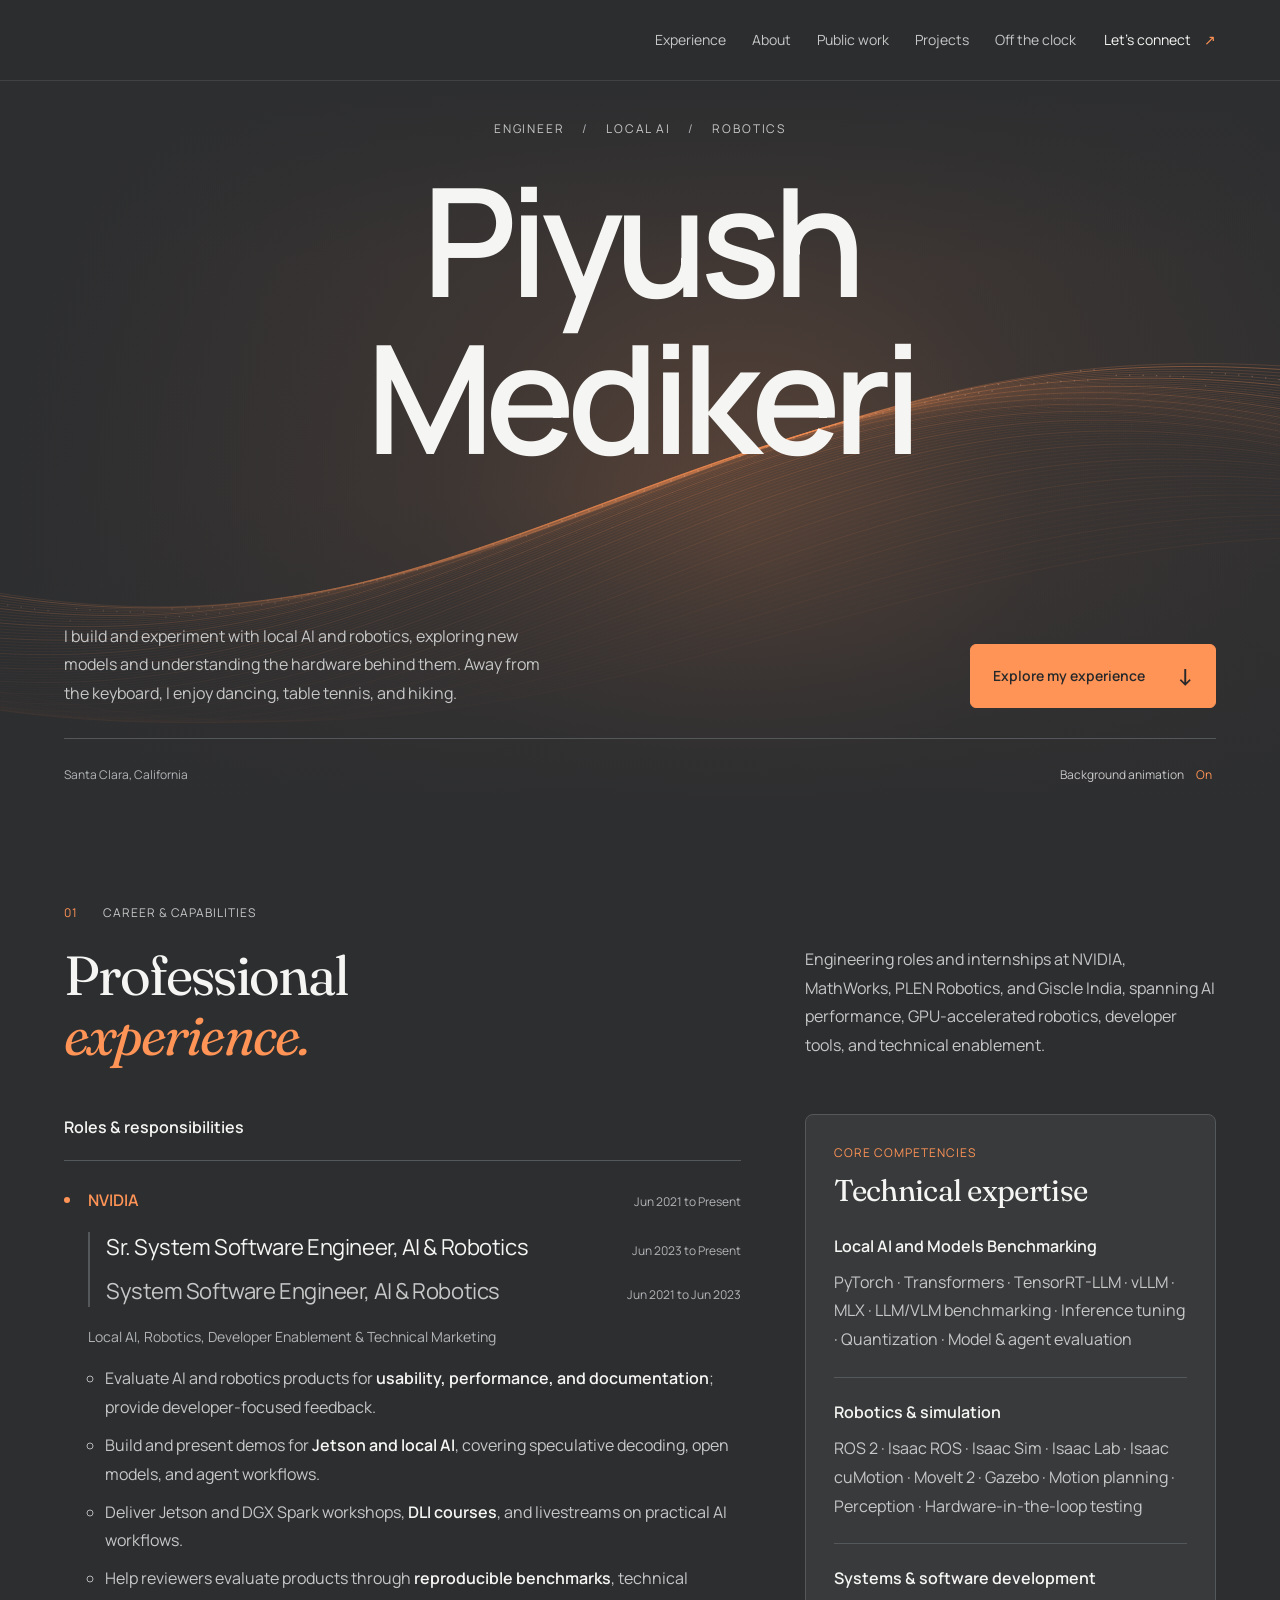
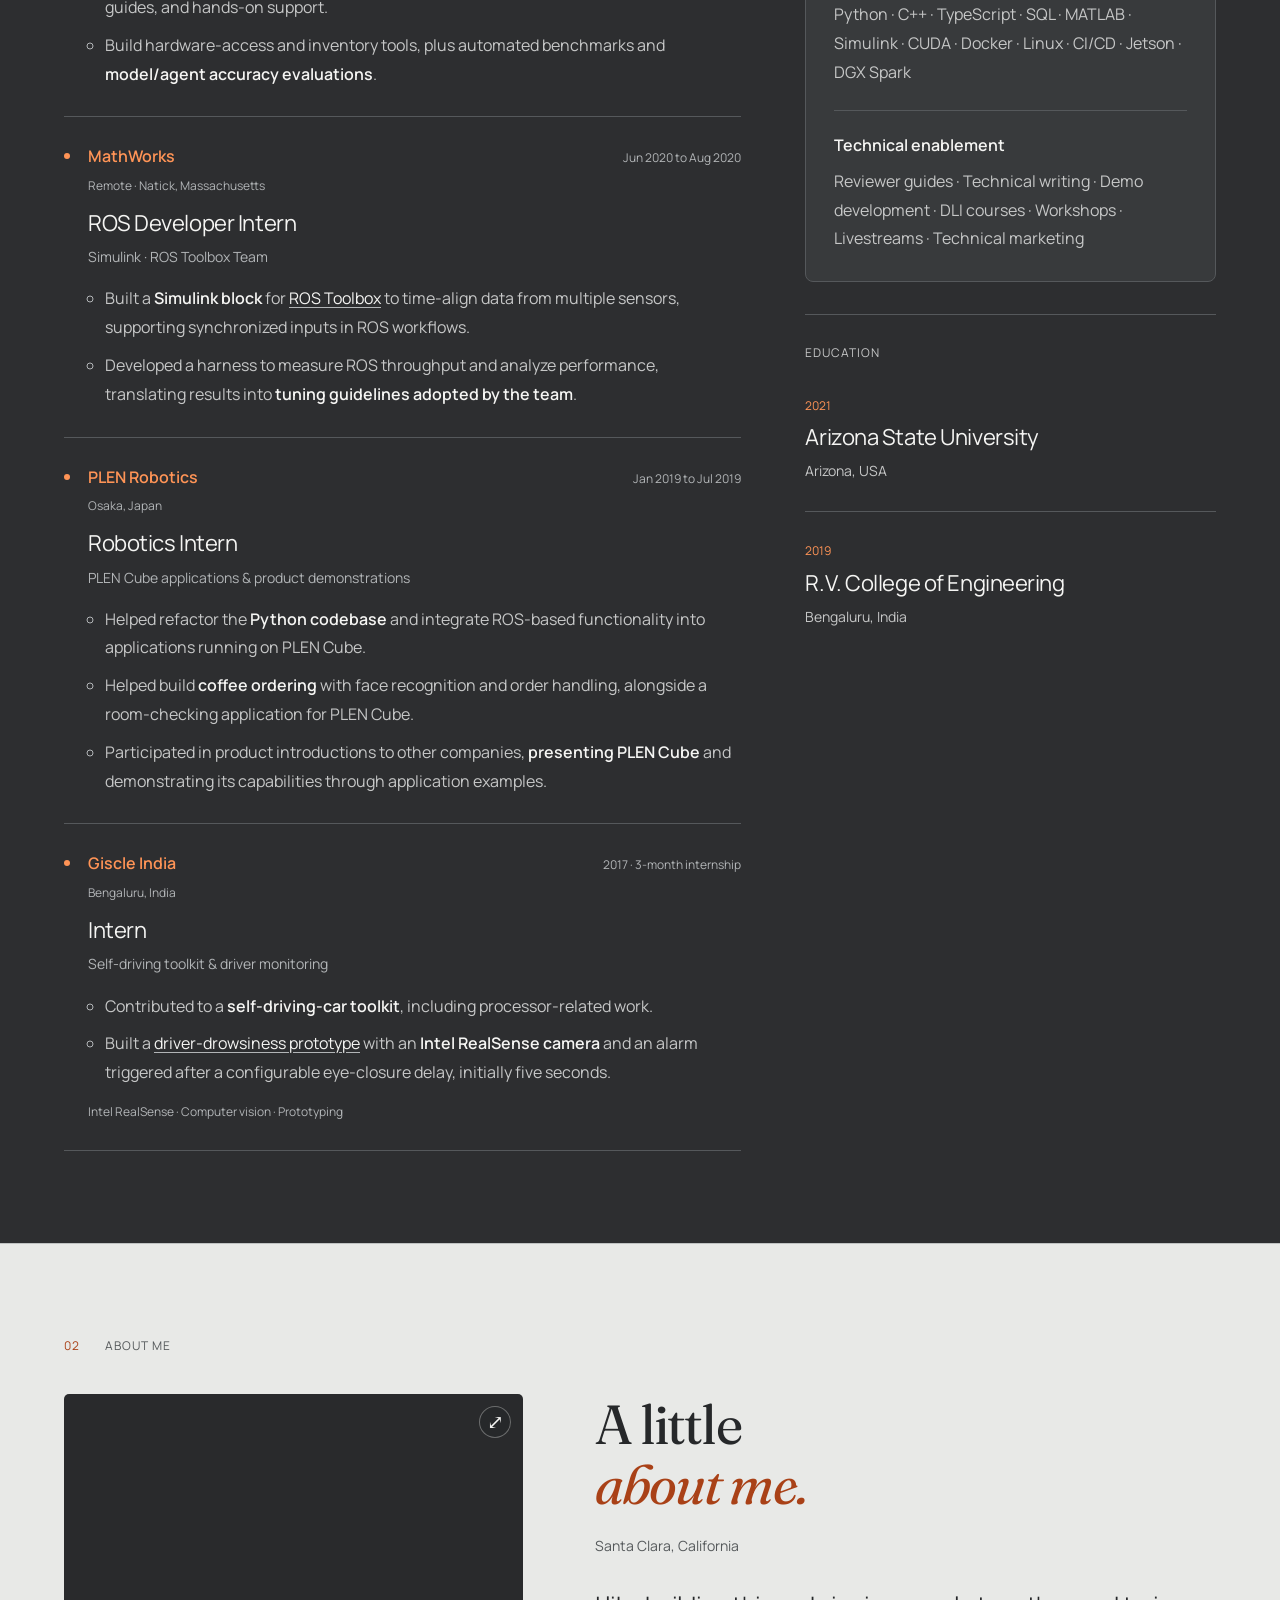
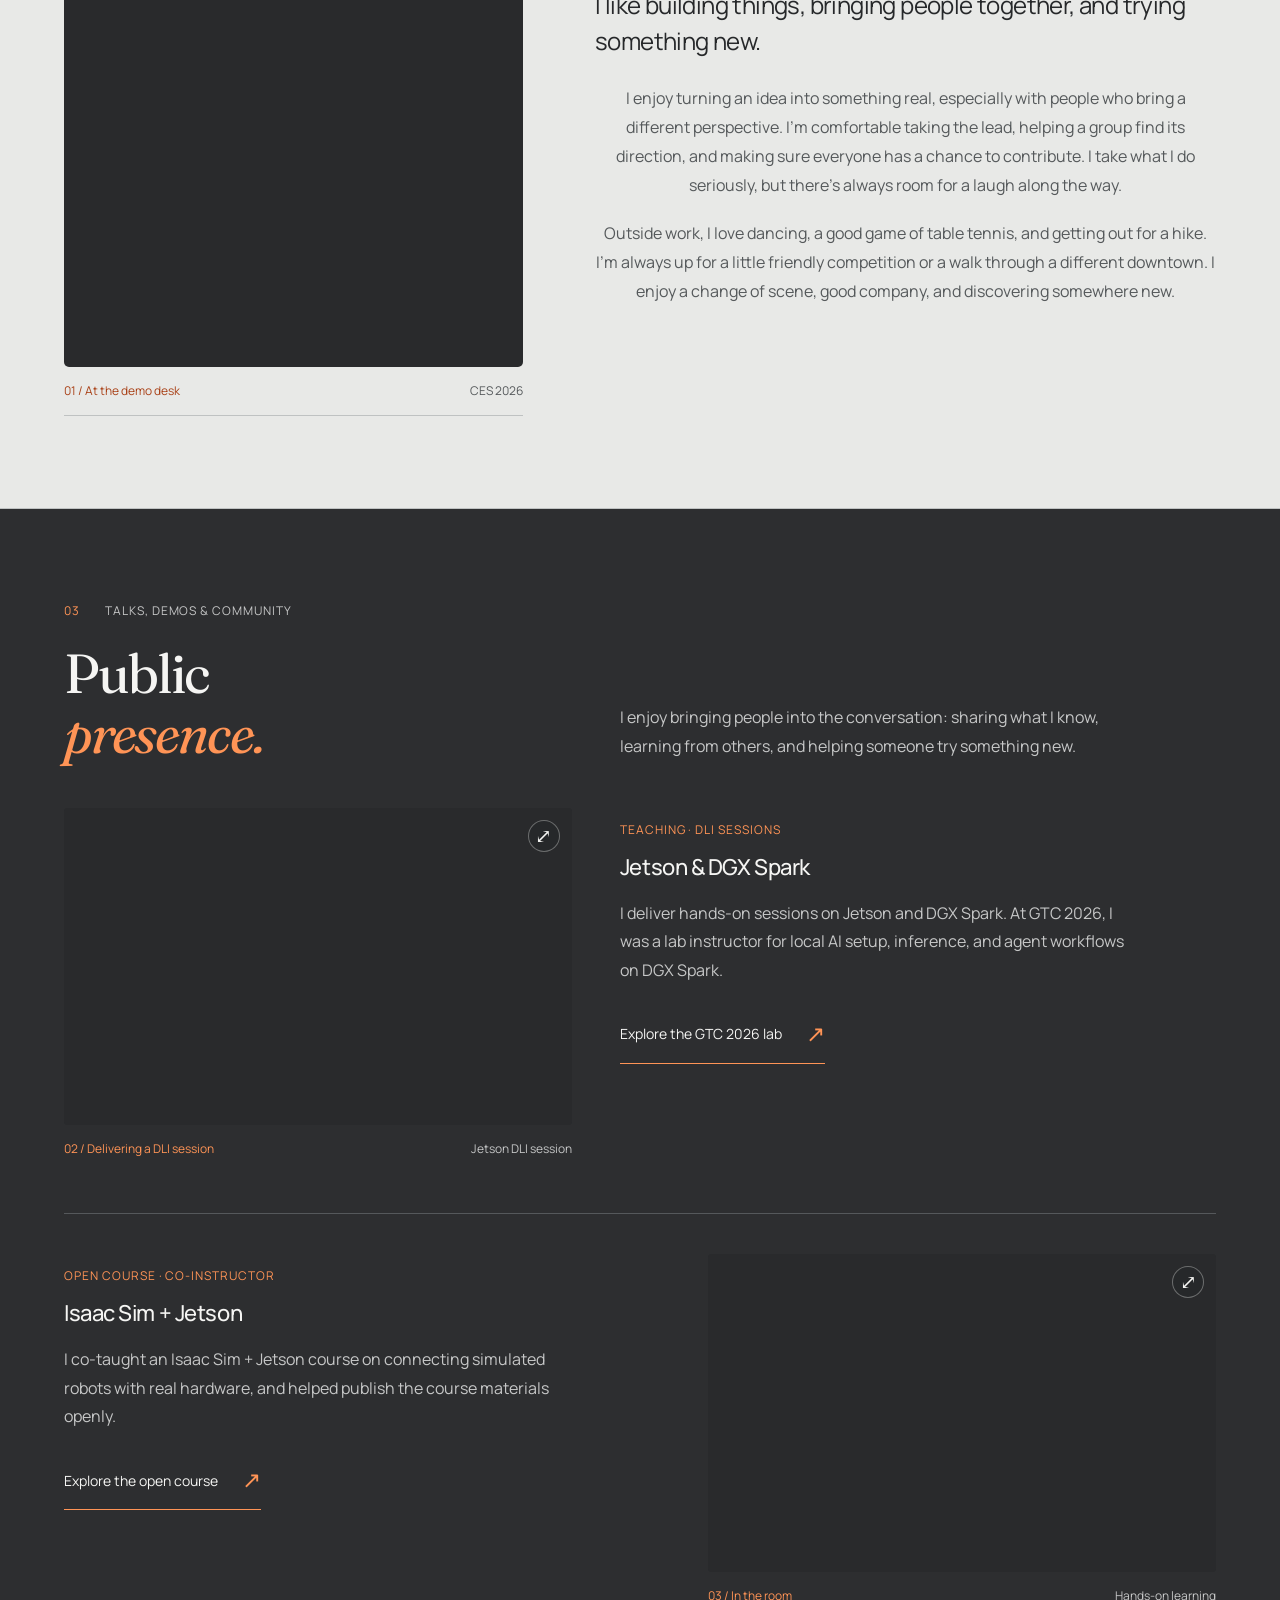
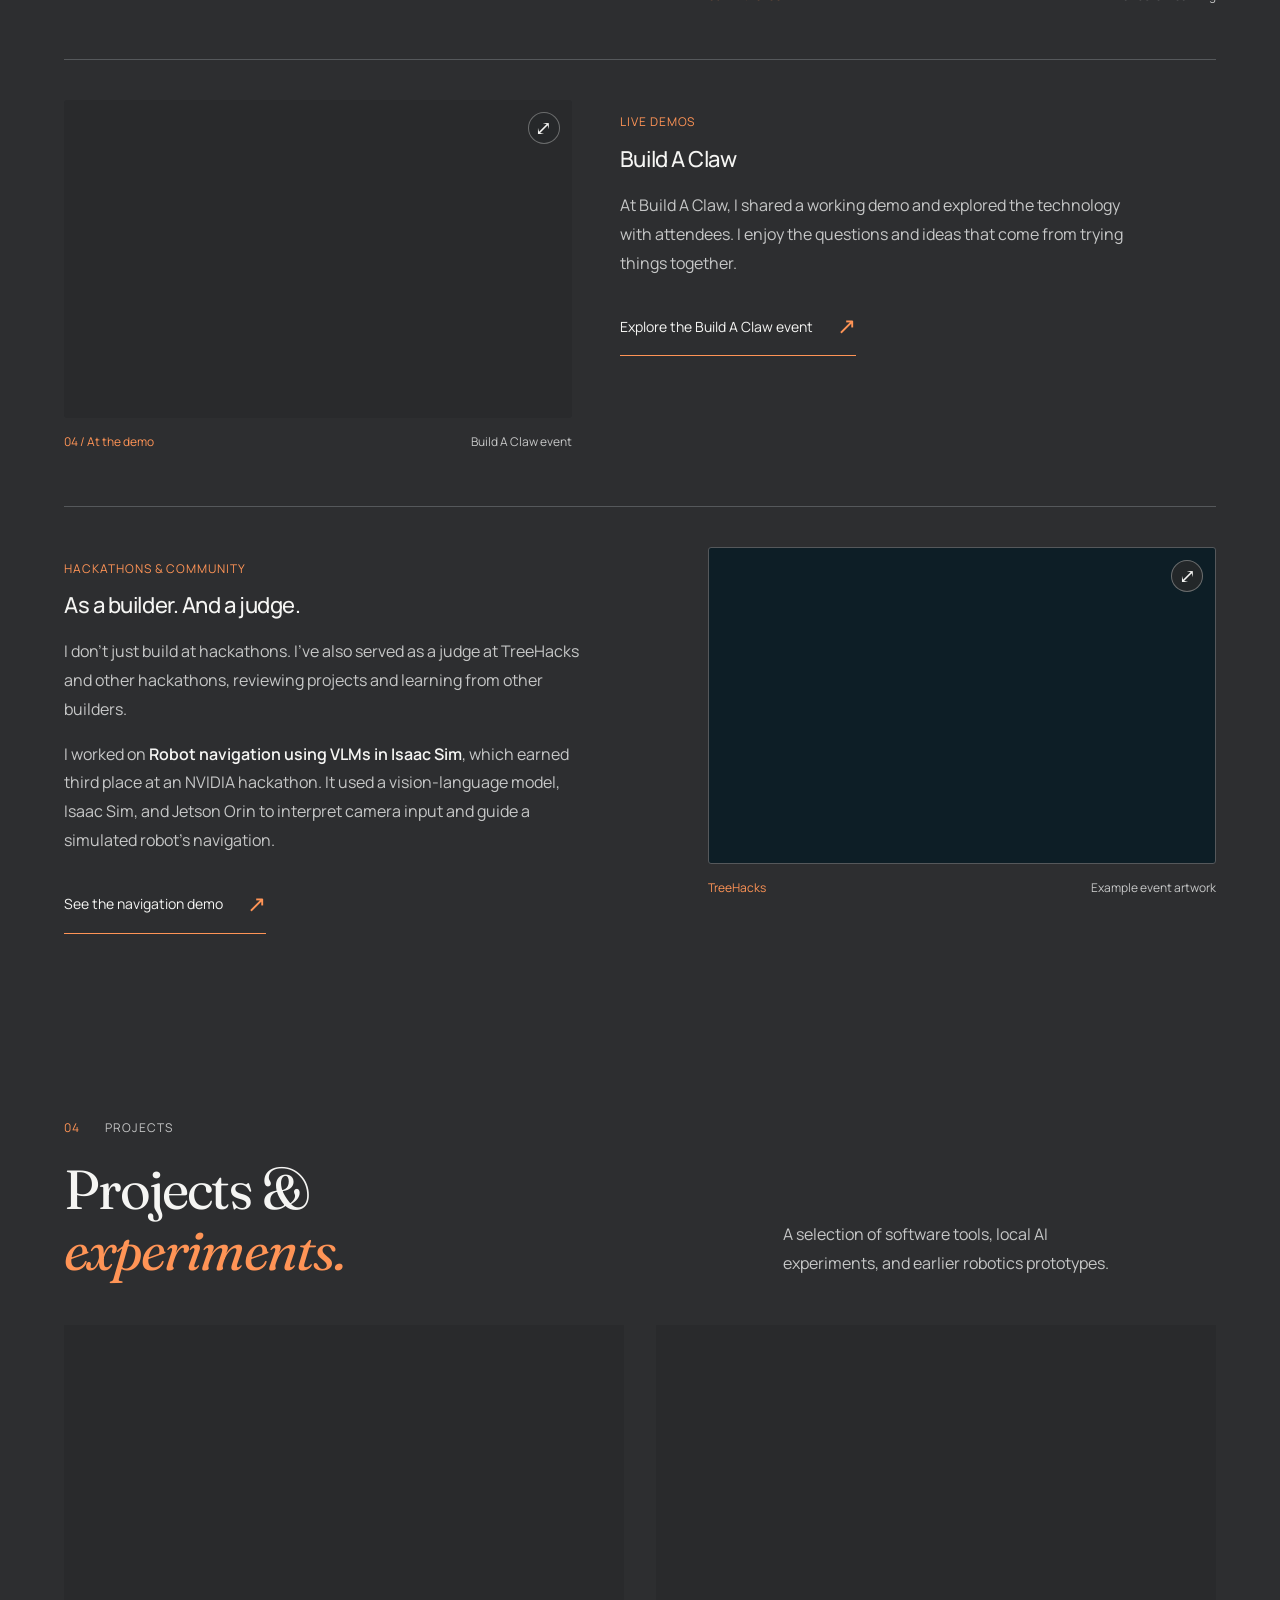
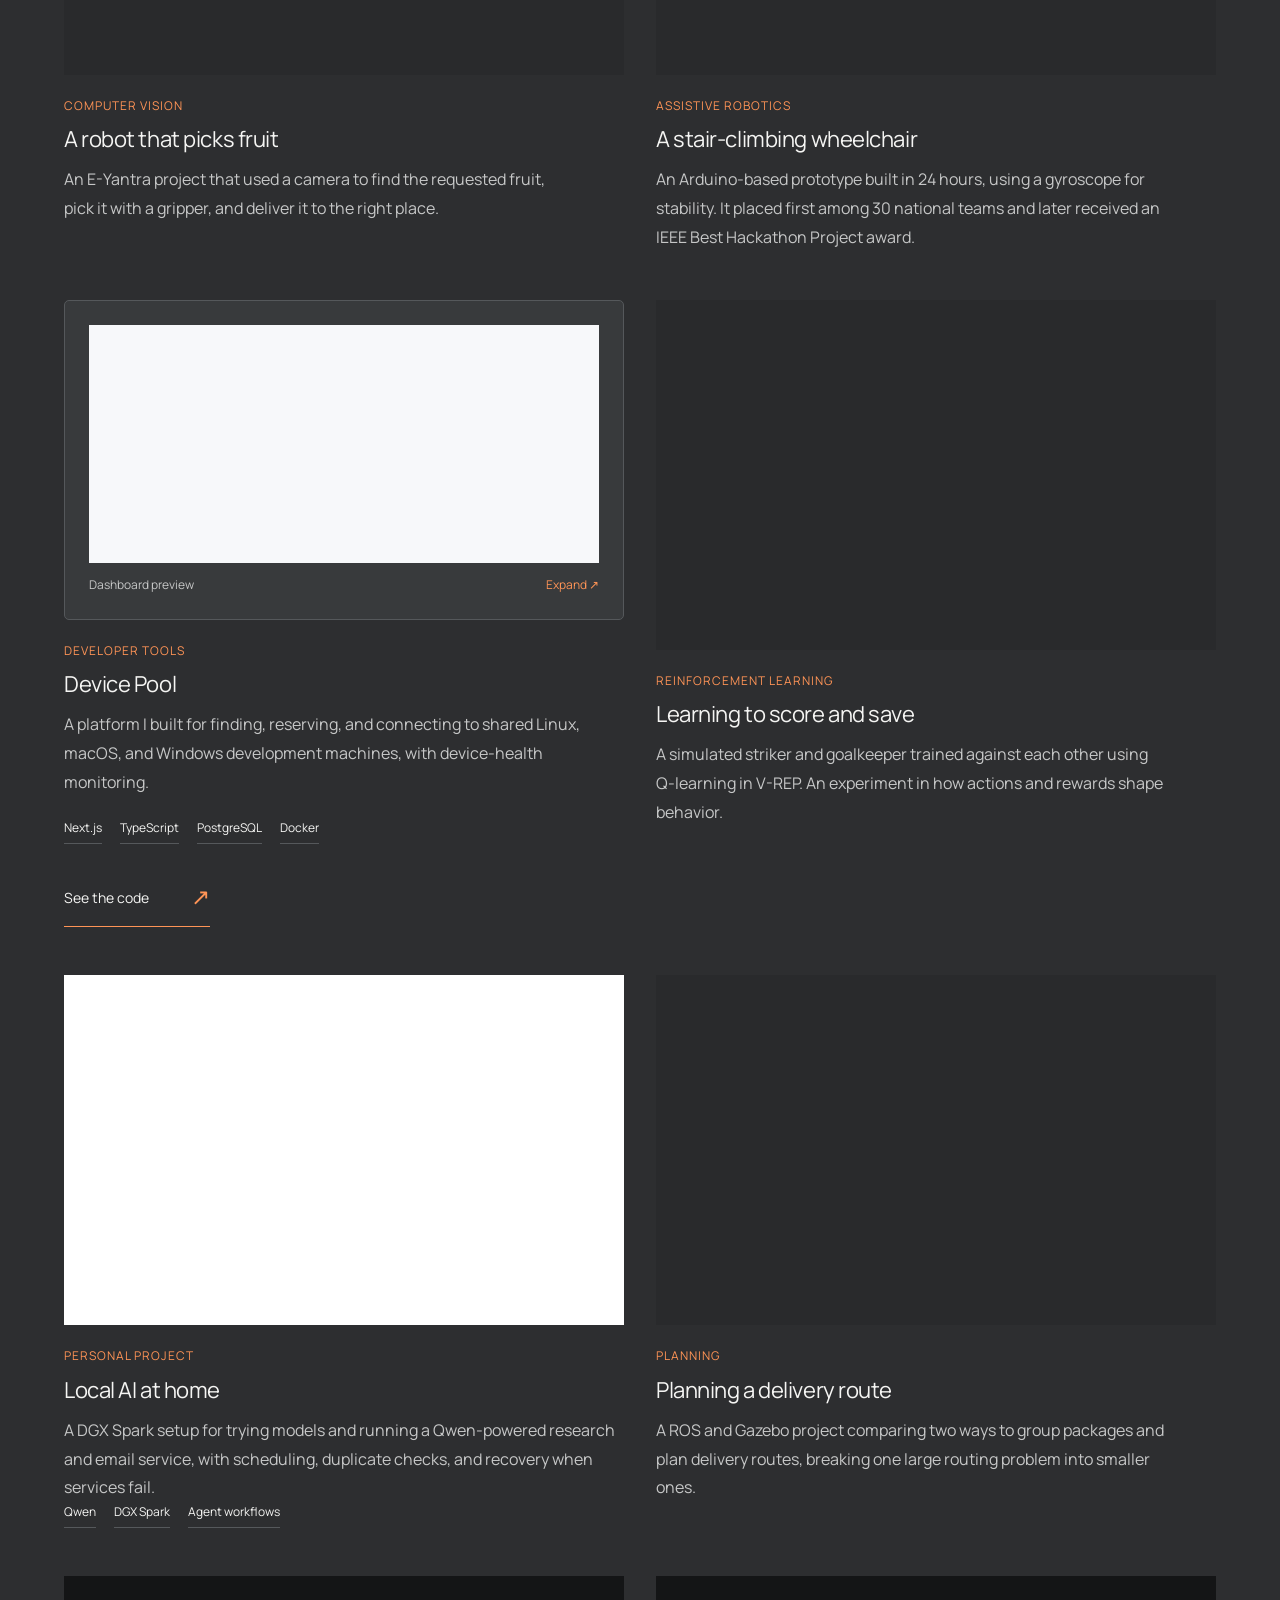
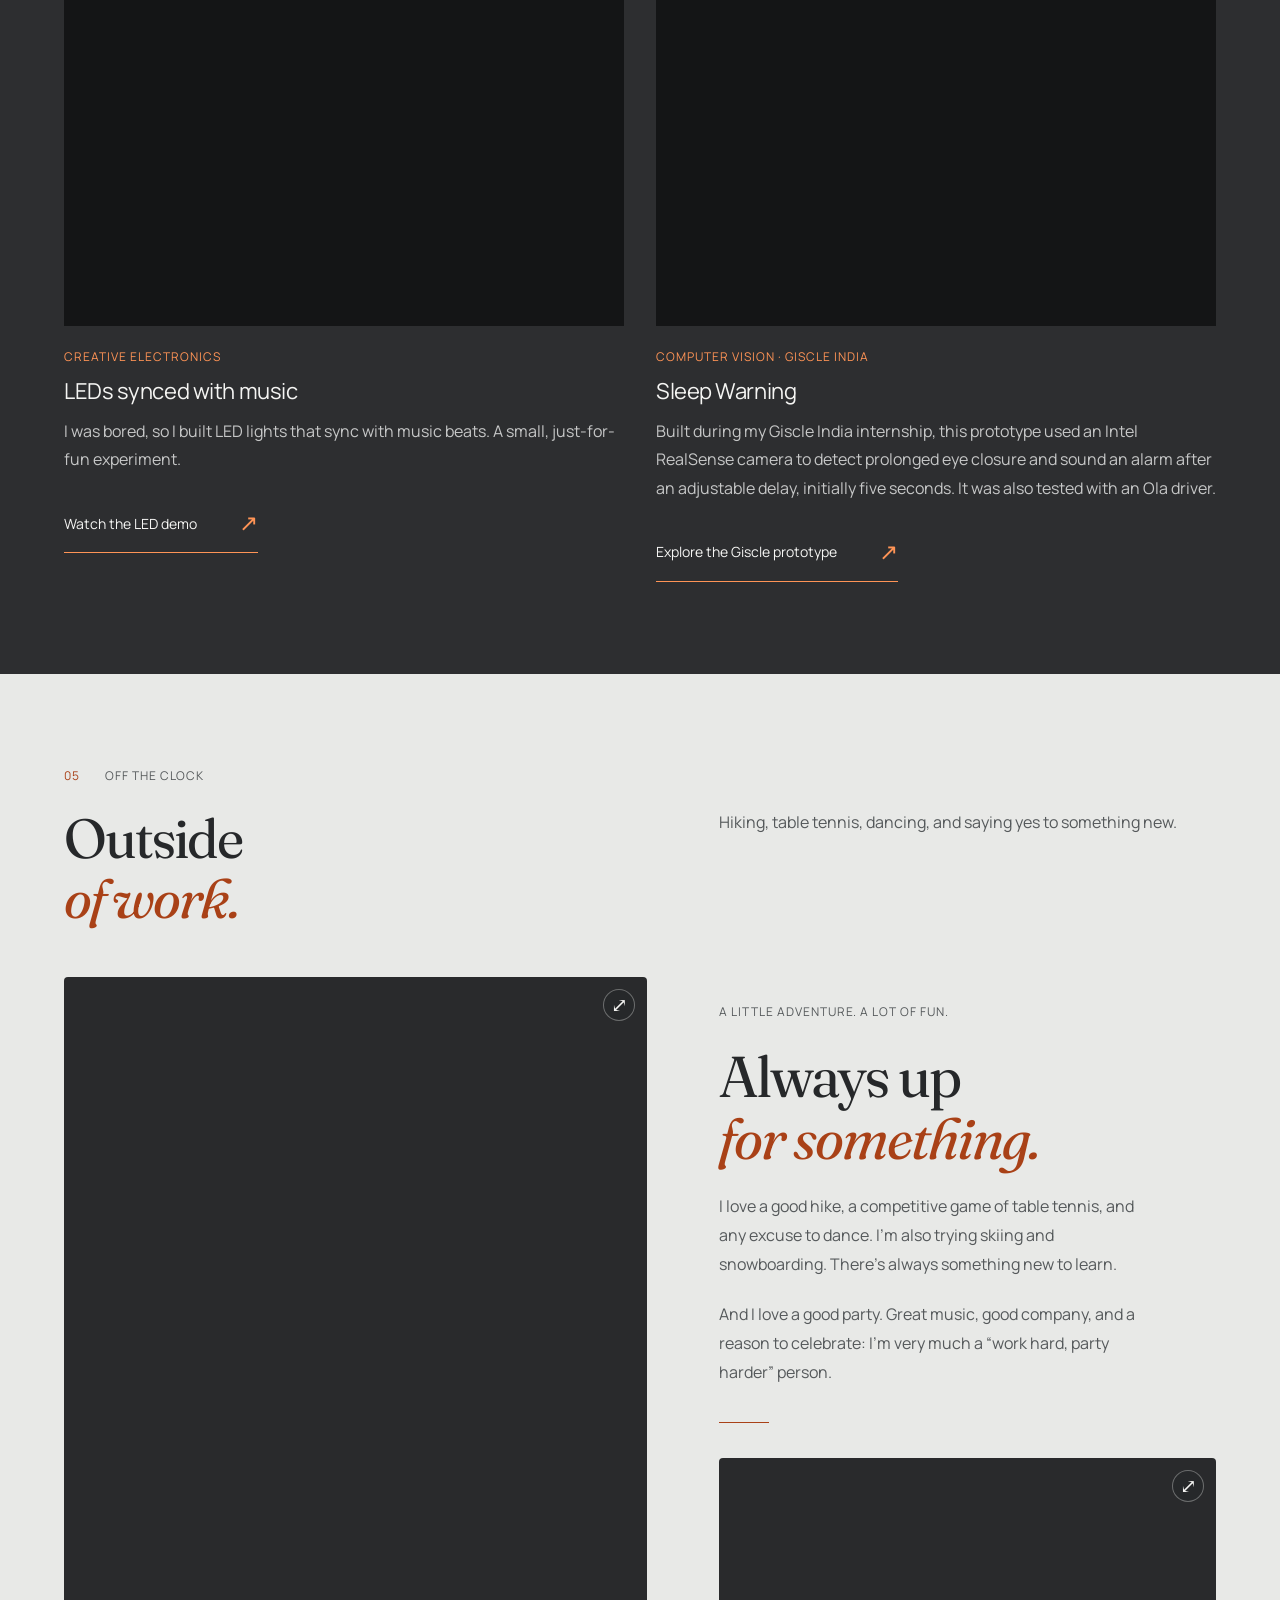
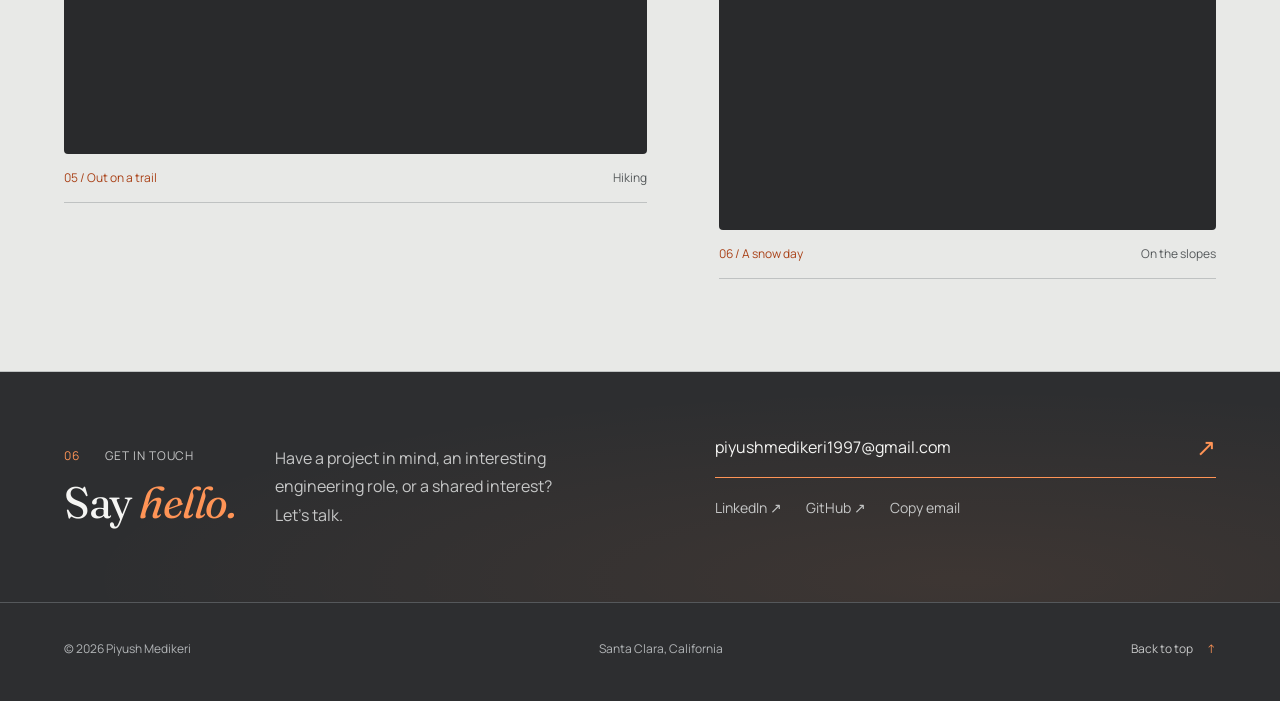
==== commit 2e54ca7f: "Publish refined portfolio with consistent typography" ====
--- a/index.html
+++ b/index.html
@@ -1,489 +1,317 @@
-<!DOCTYPE html>
+<!doctype html>
 <html lang="en">
 <head>
-<meta charset="utf-8">
-<meta name="viewport" content="width=device-width, initial-scale=1">
-<title>Piyush Medikeri | Systems Software Engineer, AI &amp; Robotics</title>
-<meta name="description" content="Piyush Medikeri is a systems software engineer specializing in AI inference, GPU performance, robotics, evaluation, and developer-facing technical work.">
-<meta name="color-scheme" content="light">
-<meta property="og:title" content="Piyush Medikeri | Systems Software Engineer, AI &amp; Robotics">
-<meta property="og:description" content="AI inference, GPU benchmarking, robotics, evaluation, and developer experience, from early autonomous systems to production platforms.">
-<meta property="og:type" content="website">
-<style>
-  :root{
-    --bg:#fafafa;--bg2:#f4f4f2;--surface:#ffffff;--surface2:#f1f2f0;
-    --border:#dedfdd;--border2:#bfc3c0;
-    --text:#1b1e1d;--muted:#5f6663;--dim:#858b88;
-    --accent:#155e75;--warm:#a54f32;
-    --sans:Inter,-apple-system,BlinkMacSystemFont,"Segoe UI",Roboto,Helvetica,Arial,sans-serif;
-    --maxw:1060px;
-  }
-  *{margin:0;padding:0;box-sizing:border-box}
-  html{scroll-behavior:smooth}
-  body{background:var(--bg);color:var(--text);font-family:var(--sans);line-height:1.65;-webkit-font-smoothing:antialiased}
-  a{color:inherit;text-decoration:none}
-  .wrap{max-width:var(--maxw);margin:0 auto;padding:0 28px}
-  .accent{color:var(--warm)}
-
-  nav{position:sticky;top:0;z-index:50;background:rgba(250,250,250,.95);border-bottom:1px solid var(--border)}
-  nav .wrap{display:flex;align-items:center;justify-content:space-between;height:64px}
-  .brand{font-weight:700;font-size:15px;display:flex;align-items:center;gap:9px}
-  .brand .blip{width:7px;height:7px;border-radius:50%;background:var(--warm)}
-  .navlinks{display:flex;gap:24px;font-size:13px}
-  .navlinks a{color:var(--muted)}
-  .navlinks a:hover,.navlinks a.active{color:var(--text)}
-  .navlinks a.active::after{content:"";display:block;height:1px;background:var(--text);margin-top:3px}
-  .navlinks .num{display:none}
-  .menu-btn{display:none;background:var(--surface);border:1px solid var(--border2);color:var(--text);font-size:13px;padding:6px 11px;border-radius:5px;cursor:pointer}
-  @media(max-width:880px){.navlinks{display:none}.menu-btn{display:block}}
-
-  header{padding:78px 0 72px;border-bottom:1px solid var(--border)}
-  .hero-panel{padding:0;border:0;background:none;min-height:0}
-  .hero-copy{max-width:790px}
-  .eyebrow{font-size:13px;font-weight:600;color:var(--accent);margin-bottom:18px}
-  h1{font-size:clamp(3rem,8vw,5.2rem);line-height:1;letter-spacing:-.055em;font-weight:720;margin-bottom:24px}
-  h1 .grad{color:inherit}
-  .role-line{font-size:clamp(1.25rem,3vw,1.7rem);line-height:1.4;color:var(--text);letter-spacing:-.02em;margin-bottom:20px;max-width:740px}
-  .role-line b{font-weight:inherit}
-  .lede{max-width:680px;color:var(--muted);font-size:1.03rem;margin-bottom:30px}
-  .cta{display:flex;flex-wrap:wrap;gap:10px}
-  .btn{font-size:14px;font-weight:600;padding:9px 14px;border-radius:6px;border:1px solid var(--border2);color:var(--text);background:var(--surface);display:inline-flex;align-items:center;gap:8px}
-  .btn:hover{border-color:var(--text)}
-  .btn.primary{background:var(--text);color:#fff;border-color:var(--text)}
-  .btn.primary:hover{background:#343837}
-  .btn svg{width:15px;height:15px}
-
-  section{padding:76px 0;border-bottom:1px solid var(--border);scroll-margin-top:64px}
-  .sec-head{display:flex;align-items:center;justify-content:space-between;margin-bottom:34px}
-  .sec-head .idx,.sec-head .line{display:none}
-  .sec-head h2{font-size:1.75rem;line-height:1.2;font-weight:700;letter-spacing:-.03em}
-
-  .about-grid{display:grid;grid-template-columns:minmax(0,1.55fr) minmax(260px,.75fr);gap:58px;align-items:start}
-  @media(max-width:820px){.about-grid{grid-template-columns:1fr;gap:30px}}
-  .about-lead{color:var(--text);font-size:1.25rem;line-height:1.55;letter-spacing:-.015em;margin-bottom:26px;max-width:700px}
-  .about-themes{border-top:1px solid var(--border)}
-  .about-theme{padding:18px 0;border-bottom:1px solid var(--border)}
-  .theme-mark{display:none}
-  .about-theme h3{font-size:15px;margin-bottom:5px}
-  .about-theme p{color:var(--muted);font-size:.96rem}
-  .quickfacts{border:1px solid var(--border);background:var(--surface);padding:20px;border-radius:7px}
-  .fact-label{font-size:15px;font-weight:700;margin-bottom:9px}
-  .quickfacts .row{display:flex;justify-content:space-between;gap:14px;padding:9px 0;border-bottom:1px solid var(--border);font-size:13px}
-  .quickfacts .row:last-child{border-bottom:0}
-  .quickfacts .k{color:var(--dim)}
-  .quickfacts .v{color:var(--text);text-align:right}
-  .quickfacts .accent{color:var(--warm)}
-
-  .cards{display:grid;grid-template-columns:repeat(2,1fr);gap:16px}
-  #public .cards{grid-template-columns:repeat(3,1fr)}
-  @media(max-width:900px){#public .cards{grid-template-columns:1fr}}
-  @media(max-width:720px){.cards{grid-template-columns:1fr}}
-  .card{border:1px solid var(--border);border-radius:8px;background:var(--surface);padding:22px;position:relative;overflow:hidden}
-  .card:hover{border-color:var(--border2)}
-  .card .ico{font-size:11px;font-weight:700;text-transform:uppercase;letter-spacing:.05em;color:var(--accent);display:block;margin-bottom:11px}
-  .card h3{font-size:1.08rem;line-height:1.35;margin-bottom:7px;letter-spacing:-.015em}
-  .card p{color:var(--muted);font-size:.94rem}
-  .project-thumb{display:block;width:calc(100% + 44px);height:205px;object-fit:cover;margin:-22px -22px 19px;background:var(--surface2);border-bottom:1px solid var(--border)}
-  .project-thumb.diagram{object-fit:contain;padding:14px}
-
-  .projects{display:grid;gap:12px}
-  .proj{border:1px solid var(--border);border-radius:8px;background:var(--surface);padding:23px 25px}
-  .proj:hover{border-color:var(--border2)}
-  .proj-top{display:flex;align-items:baseline;justify-content:space-between;gap:16px;margin-bottom:8px;flex-wrap:wrap}
-  .proj h3{font-size:1.17rem;letter-spacing:-.015em}
-  .proj .kind{font-size:11px;font-weight:700;color:var(--dim);text-transform:uppercase;letter-spacing:.04em}
-  .proj p{color:var(--muted);font-size:.96rem;margin-bottom:14px;max-width:820px}
-  .impact{display:grid;grid-template-columns:54px 1fr;gap:12px;border-top:1px solid var(--border);padding:12px 0;margin-top:2px;font-size:.9rem}
-  .impact strong{font-size:11px;text-transform:uppercase;letter-spacing:.04em;color:var(--accent)}
-  .impact span{color:var(--text)}
-  .tags{display:flex;flex-wrap:wrap;gap:6px}
-  .tag{font-size:11px;color:var(--muted);background:var(--surface2);border-radius:4px;padding:4px 8px}
-  .subhead{font-size:1.15rem;font-weight:700;color:var(--text);margin:38px 0 15px}
-  .card-link{display:block}
-  .card-link .arrow{color:var(--accent);font-size:12px;margin-left:4px}
-
-  .timeline{position:relative;padding-left:24px}
-  .timeline::before{content:"";position:absolute;left:4px;top:6px;bottom:6px;width:1px;background:var(--border2)}
-  .job{position:relative;padding-bottom:28px}
-  .job:last-child{padding-bottom:0}
-  .job::before{content:"";position:absolute;left:-24px;top:7px;width:9px;height:9px;border-radius:50%;background:var(--bg);border:2px solid var(--accent)}
-  .job .when{font-size:11px;font-weight:700;letter-spacing:.04em;color:var(--dim);margin-bottom:3px}
-  .job h3{font-size:1.03rem}
-  .job .co{color:var(--accent);font-weight:700}
-  .job p{color:var(--muted);font-size:.95rem;margin-top:4px;max-width:760px}
-
-  .skillgrid{display:grid;grid-template-columns:repeat(2,1fr);gap:22px 34px}
-  @media(max-width:720px){.skillgrid{grid-template-columns:1fr}}
-  .skillcol h4{font-size:13px;margin-bottom:10px}
-  .chips{display:flex;flex-wrap:wrap;gap:6px}
-  .chip{font-size:12px;color:var(--muted);background:var(--surface);border:1px solid var(--border);border-radius:4px;padding:5px 8px}
-
-  .contact-box{border:1px solid var(--border);border-radius:8px;background:var(--surface);padding:44px;text-align:left}
-  .contact-box h2{font-size:clamp(1.7rem,4vw,2.3rem);line-height:1.25;letter-spacing:-.035em;margin-bottom:10px}
-  .contact-box p{color:var(--muted);max-width:590px;margin:0 0 24px}
-  .contact-box .eyebrow{color:var(--accent)}
-  .contact-links{display:flex;flex-wrap:wrap;gap:10px}
-
-  footer{padding:24px 0;color:var(--dim);font-size:12px}
-  footer .wrap{display:flex;justify-content:space-between;flex-wrap:wrap;gap:10px}
-
-  html.js .reveal{opacity:0;transform:translateY(10px);transition:opacity .35s ease,transform .35s ease}
-  html.js .reveal.in{opacity:1;transform:none}
-  @media(max-width:600px){.wrap{padding:0 20px}header{padding:54px 0}.contact-box{padding:28px 22px}.project-thumb{height:185px}}
-  @media(prefers-reduced-motion:reduce){html.js .reveal{opacity:1;transform:none;transition:none}html{scroll-behavior:auto}}
-</style>
+  <meta charset="utf-8">
+  <meta name="viewport" content="width=device-width, initial-scale=1">
+  <meta name="description" content="Piyush Medikeri is an engineer exploring local AI, robotics, new models, and the hardware behind them. Off the clock: dancing, table tennis, and hiking.">
+  <meta name="robots" content="index, follow">
+  <link rel="canonical" href="https://piyushmedikeri.com/">
+  <meta property="og:url" content="https://piyushmedikeri.com/">
+  <meta name="theme-color" content="#2d2e30">
+  <meta name="color-scheme" content="dark">
+  <meta http-equiv="Content-Security-Policy" content="default-src 'self'; script-src 'self'; style-src 'self'; img-src 'self' data:; font-src 'self'; connect-src 'none'; object-src 'none'; base-uri 'self'; form-action 'none'">
+  <meta property="og:title" content="Piyush Medikeri | Local AI, robotics, and life beyond the screen.">
+  <meta property="og:description" content="Local AI, robotics, and the hardware behind them. Selected projects, hands-on explorations, and a little life beyond the screen.">
+  <meta property="og:type" content="website">
+  <title>Piyush Medikeri | Systems Software Engineer</title>
+  <link rel="icon" href="assets/favicon.svg" type="image/svg+xml">
+  <link rel="preload" href="assets/manrope-latin-variable.woff2" as="font" type="font/woff2" crossorigin>
+  <link rel="stylesheet" href="styles.css">
+  <link rel="stylesheet" href="moments.css">
+  <link rel="stylesheet" href="refinements.css?v=20261031-projects-alignment">
+  <link rel="stylesheet" href="experience.css?v=20261031-final-skills">
+  <link rel="stylesheet" href="public-work.css?v=20261031-treehacks">
+  <link rel="stylesheet" href="typography.css?v=20261031-consistent">
+  <script src="app.js" defer></script>
+  <script src="photo-viewer.js" defer></script>
 </head>
-<body>
-
-<nav>
-  <div class="wrap">
-    <a class="brand" href="#top"><span class="blip"></span>piyush<span class="accent">.</span>medikeri</a>
-    <div class="navlinks" id="navlinks">
-      <a href="#projects"><span class="num">01</span>projects</a>
-      <a href="#about"><span class="num">02</span>about</a>
-      <a href="#focus"><span class="num">03</span>work</a>
-      <a href="#public"><span class="num">04</span>public work</a>
-      <a href="#experience"><span class="num">05</span>experience</a>
-      <a href="#skills"><span class="num">06</span>toolkit</a>
-      <a href="#contact"><span class="num">07</span>contact</a>
-    </div>
-    <button class="menu-btn" id="menuBtn">menu</button>
-  </div>
-</nav>
-
-<header id="top">
-  <div class="wrap">
-    <div class="hero-panel">
-       <div class="hero-copy">
-    <h1 class="reveal">Piyush Medikeri</h1>
-    <div class="role-line reveal">Systems engineer building reliable software for intelligent, performance-critical products.</div>
-    <p class="lede reveal">
-      My work spans systems software, applied AI, developer tools, and autonomous machines, from
-      benchmarking and evaluation to production automation and hands-on robotics.
-    </p>
-    <div class="cta reveal">
-      <a class="btn primary" href="#projects">View work</a>
-      <a class="btn" href="https://github.com/pmedikeri" target="_blank" rel="noopener">
-        <svg viewBox="0 0 24 24" fill="currentColor"><path d="M12 .5A11.5 11.5 0 0 0 .5 12a11.5 11.5 0 0 0 7.86 10.92c.57.1.78-.25.78-.55v-2c-3.2.7-3.88-1.37-3.88-1.37-.53-1.34-1.3-1.7-1.3-1.7-1.06-.72.08-.71.08-.71 1.17.08 1.78 1.2 1.78 1.2 1.04 1.78 2.73 1.27 3.4.97.1-.75.4-1.27.73-1.56-2.56-.29-5.26-1.28-5.26-5.7 0-1.26.45-2.29 1.19-3.1-.12-.29-.52-1.46.11-3.05 0 0 .97-.31 3.18 1.18a11 11 0 0 1 5.8 0c2.2-1.49 3.17-1.18 3.17-1.18.63 1.59.23 2.76.11 3.05.74.81 1.19 1.84 1.19 3.1 0 4.43-2.7 5.4-5.28 5.69.41.36.78 1.06.78 2.14v3.17c0 .31.21.66.79.55A11.5 11.5 0 0 0 23.5 12 11.5 11.5 0 0 0 12 .5Z"/></svg>
-        GitHub
-      </a>
-      <a class="btn" href="https://linkedin.com/in/piyush-rajesh-medikeri" target="_blank" rel="noopener">
-        <svg viewBox="0 0 24 24" fill="currentColor"><path d="M20.45 20.45h-3.56v-5.57c0-1.33-.02-3.04-1.85-3.04-1.85 0-2.13 1.44-2.13 2.94v5.67H9.35V9h3.41v1.56h.05c.48-.9 1.63-1.85 3.36-1.85 3.6 0 4.27 2.37 4.27 5.45v6.29ZM5.34 7.43a2.06 2.06 0 1 1 0-4.13 2.06 2.06 0 0 1 0 4.13ZM7.12 20.45H3.56V9h3.56v11.45ZM22.22 0H1.77C.79 0 0 .77 0 1.72v20.56C0 23.23.79 24 1.77 24h20.45c.98 0 1.78-.77 1.78-1.72V1.72C24 .77 23.2 0 22.22 0Z"/></svg>
-        LinkedIn
-      </a>
-      <a class="btn" href="mailto:piyushmedikeri1997@gmail.com">Email</a>
-    </div>
-      </div>
-    </div>
-  </div>
-</header>
-
-<section id="projects">
-  <div class="wrap">
-    <div class="sec-head reveal"><span class="idx">01</span><h2>Featured projects</h2><span class="line"></span></div>
-    <div class="projects">
-      <div class="proj reveal">
-        <div class="proj-top">
-          <h3>Cross-Platform AI Benchmarking</h3>
-          <span class="kind">Performance engineering</span>
-        </div>
-        <p>
-          Built declarative, automated LLM/VLM benchmarks across DGX Spark, Jetson, DGX, Apple Silicon,
-          and AMD systems, with CI and live dashboards for throughput, latency, and memory.
-        </p>
-        <div class="impact"><strong>Impact</strong><span>Replaced one-off benchmark scripts with a shared, repeatable source of truth.</span></div>
-        <div class="tags"><span class="tag">TensorRT-LLM</span><span class="tag">vLLM</span><span class="tag">MLX</span><span class="tag">CI/CD</span><span class="tag">Performance</span><span class="tag">Dashboards</span></div>
-      </div>
-      <div class="proj reveal">
-        <div class="proj-top">
-          <h3>GPU-Accelerated Robotics and Manipulation</h3>
-          <span class="kind">Robotics</span>
-        </div>
-        <p>
-          Contributed benchmarking harnesses, automated tests, and MoveIt 2 / ROS 2 demos for
-          NVIDIA Isaac cuMotion, validated on Jetson Orin and x86.
-        </p>
-        <div class="impact"><strong>Impact</strong><span>Helped validate GPU motion planning across edge and desktop systems and support a published reference workflow.</span></div>
-        <div class="tags"><span class="tag">Isaac ROS</span><span class="tag">ROS 2</span><span class="tag">MoveIt 2</span><span class="tag">cuMotion</span><span class="tag">Jetson</span><span class="tag">C++</span></div>
-      </div>
-      <a class="proj reveal" href="https://github.com/pmedikeri/device-pool" target="_blank" rel="noopener noreferrer">
-        <div class="proj-top">
-          <h3>Self-Service Device Pool <span aria-hidden="true">↗</span></h3>
-          <span class="kind">Full-stack platform</span>
-        </div>
-        <p>
-          Built a platform for teams to discover, reserve, and connect to shared Linux, macOS, and
-          Windows systems. A lightweight agent reports live CPU, memory, and GPU health.
-        </p>
-        <div class="impact"><strong>Impact</strong><span>Turned manual device coordination into a searchable reserve, connect, and release workflow.</span></div>
-        <div class="tags"><span class="tag">Next.js</span><span class="tag">TypeScript</span><span class="tag">PostgreSQL</span><span class="tag">Prisma</span><span class="tag">Docker</span><span class="tag">Playwright</span></div>
-      </a>
-      <div class="proj reveal">
-        <div class="proj-top">
-          <h3>Local AI Briefing System</h3>
-          <span class="kind">Local AI and reliability</span>
-        </div>
-        <p>
-          Built a scheduled research and briefing service around a locally served Qwen model, with
-          system services, health checks, watchdogs, and deduplication.
-        </p>
-        <div class="impact"><strong>Impact</strong><span>Keeps a recurring AI workflow running unattended and recoverable when inference or delivery fails.</span></div>
-        <div class="tags"><span class="tag">llama.cpp</span><span class="tag">Qwen</span><span class="tag">DGX Spark</span><span class="tag">systemd</span><span class="tag">Agent Workflows</span><span class="tag">Reliability</span></div>
-      </div>
-    </div>
-  </div>
-</section>
-
-<section id="about">
-  <div class="wrap">
-    <div class="sec-head reveal"><span class="idx">02</span><h2>About</h2><span class="line"></span></div>
-    <div class="about-grid about">
-      <div class="reveal">
-        <p class="about-lead">
-          I work across the path from a model running on hardware to a developer deciding whether
-          the system is fast, reliable, and useful.
-        </p>
-        <div class="about-themes">
-          <article class="about-theme">
-            <span class="theme-mark" aria-hidden="true"></span>
-            <div>
-              <h3>Benchmarking and evaluation</h3>
-              <p>I compare LLM and VLM stacks across NVIDIA, Apple Silicon, and AMD hardware, then turn the results into repeatable recipes, dashboards, and concrete engineering feedback.</p>
+<body id="top">
+  <a class="skip-link" href="#main">Skip to content</a>
+  <header class="site-header">
+    <nav class="shell navigation" aria-label="Main navigation">
+      <button class="menu-toggle" type="button" aria-expanded="false" aria-controls="site-navigation">Menu <span aria-hidden="true">+</span></button>
+      <div class="navlinks" id="site-navigation">
+        <a href="#work">Experience</a><a href="#about">About</a><a href="#public-work">Public work</a><a href="#earlier-work">Projects</a><a href="#off-clock">Off the clock</a><a href="#contact" class="nav-contact">Let’s connect <span aria-hidden="true">↗</span></a>
+      </div>
+    </nav>
+  </header>
+
+  <main id="main">
+    <section class="hero" aria-labelledby="hero-title">
+      <div class="hero-art" aria-hidden="true"><canvas id="afterglow"></canvas><div class="hero-vignette"></div></div>
+      <div class="shell hero-content">
+        <p class="eyebrow hero-eyebrow">Engineer <span>/</span> Local AI <span>/</span> Robotics</p>
+        <h1 id="hero-title"><span>Piyush</span><span>Medikeri</span></h1>
+        <div class="hero-bottom">
+          <p class="hero-intro">I build and experiment with local AI and robotics, exploring new models and understanding the hardware behind them. Away from the keyboard, I enjoy dancing, table tennis, and hiking.</p>
+          <a class="text-link hero-link" href="#work">Explore my experience <span aria-hidden="true">↓</span></a>
+        </div>
+        <div class="hero-caption"><span>Santa Clara, California</span><button id="motion-toggle" type="button" aria-pressed="false" aria-description="Toggles the decorative orange waves behind my name. No video or audio." hidden>Background animation <span aria-hidden="true">Off</span></button></div>
+      </div>
+    </section>
+
+    <section class="section work-section shell" id="work" aria-labelledby="work-title">
+      <div class="section-heading work-heading"><p class="eyebrow"><span class="section-number">01</span> Career & capabilities</p><h2 id="work-title">Professional<br><em>experience.</em></h2><p>Engineering roles and internships at NVIDIA, MathWorks, PLEN Robotics, and Giscle India, spanning AI performance, GPU-accelerated robotics, developer tools, and technical enablement.</p></div>
+      <div class="work-layout">
+        <div class="career-column" id="experience" aria-labelledby="experience-title">
+          <div class="work-column-heading"><h3 id="experience-title">Roles & responsibilities</h3></div>
+          <ol class="career-list">
+            <li id="project-bench">
+              <div class="career-meta"><span class="career-company">NVIDIA</span><span><time datetime="2021-06">Jun 2021</time> to Present</span></div>
+              <ol class="career-roles" aria-label="NVIDIA roles, most recent first">
+                <li><h4>Sr. System Software Engineer, AI & Robotics</h4><span><time datetime="2023-06">Jun 2023</time> to Present</span></li>
+                <li id="project-robot"><h4>System Software Engineer, AI & Robotics</h4><span><time datetime="2021-06">Jun 2021</time> to <time datetime="2023-06">Jun 2023</time></span></li>
+              </ol>
+              <p class="career-focus">Local AI, Robotics, Developer Enablement & Technical Marketing</p>
+              <ul class="career-contributions">
+                <li>Evaluate AI and robotics products for <strong>usability, performance, and documentation</strong>; provide developer-focused feedback.</li>
+                <li>Build and present demos for <strong>Jetson and local AI</strong>, covering speculative decoding, open models, and agent workflows.</li>
+                <li>Deliver Jetson and DGX Spark workshops, <strong>DLI courses</strong>, and livestreams on practical AI workflows.</li>
+                <li>Help reviewers evaluate products through <strong>reproducible benchmarks</strong>, technical guides, and hands-on support.</li>
+                <li>Build hardware-access and inventory tools, plus automated benchmarks and <strong>model/agent accuracy evaluations</strong>.</li>
+              </ul>
+            </li>
+            <li id="career-mathworks">
+              <div class="career-meta"><span class="career-company">MathWorks</span><span><time datetime="2020-06">Jun 2020</time> to <time datetime="2020-08">Aug 2020</time></span></div>
+              <p class="career-location">Remote · Natick, Massachusetts</p>
+              <h4>ROS Developer Intern</h4>
+              <p class="career-focus">Simulink · ROS Toolbox Team</p>
+              <ul class="career-contributions">
+                <li>Built a <strong>Simulink block</strong> for <a href="https://www.mathworks.com/products/ros.html" target="_blank" rel="noopener noreferrer">ROS Toolbox</a> to time-align data from multiple sensors, supporting synchronized inputs in ROS workflows.</li>
+                <li>Developed a harness to measure ROS throughput and analyze performance, translating results into <strong>tuning guidelines adopted by the team</strong>.</li>
+              </ul>
+            </li>
+            <li id="career-plen">
+              <div class="career-meta"><span class="career-company">PLEN Robotics</span><span><time datetime="2019-01">Jan 2019</time> to <time datetime="2019-07">Jul 2019</time></span></div>
+              <p class="career-location">Osaka, Japan</p>
+              <h4>Robotics Intern</h4>
+              <p class="career-focus">PLEN Cube applications & product demonstrations</p>
+              <ul class="career-contributions">
+                <li>Helped refactor the <strong>Python codebase</strong> and integrate ROS-based functionality into applications running on PLEN Cube.</li>
+                <li>Helped build <strong>coffee ordering</strong> with face recognition and order handling, alongside a room-checking application for PLEN Cube.</li>
+                <li>Participated in product introductions to other companies, <strong>presenting PLEN Cube</strong> and demonstrating its capabilities through application examples.</li>
+              </ul>
+            </li>
+            <li id="career-giscle">
+              <div class="career-meta"><span class="career-company">Giscle India</span><span>2017 · 3-month internship</span></div>
+              <p class="career-location">Bengaluru, India</p>
+              <h4>Intern</h4>
+              <p class="career-focus">Self-driving toolkit & driver monitoring</p>
+              <ul class="career-contributions">
+                <li>Contributed to a <strong>self-driving-car toolkit</strong>, including processor-related work.</li>
+                <li>Built a <a href="https://piyushmedikeri.wixsite.com/portfolio/sleep-warning" target="_blank" rel="noopener noreferrer">driver-drowsiness prototype</a> with an <strong>Intel RealSense camera</strong> and an alarm triggered after a configurable eye-closure delay, initially five seconds.</li>
+              </ul>
+              <p class="career-tools">Intel RealSense · Computer vision · Prototyping</p>
+            </li>
+          </ol>
+        </div>
+        <aside class="work-sidebar" aria-label="Technical skills and education">
+          <section class="skills-panel" id="toolkit" aria-labelledby="toolkit-title">
+            <p class="eyebrow">Core competencies</p>
+            <h3 id="toolkit-title">Technical expertise</h3>
+            <dl class="skills-list">
+              <div><dt>Local AI and Models Benchmarking</dt><dd class="skill-tools">PyTorch · Transformers · TensorRT-LLM · vLLM · MLX · LLM/VLM benchmarking · Inference tuning · Quantization · Model & agent evaluation</dd></div>
+              <div><dt>Robotics & simulation</dt><dd class="skill-tools">ROS 2 · Isaac ROS · Isaac Sim · Isaac Lab · Isaac cuMotion · MoveIt 2 · Gazebo · Motion planning · Perception · Hardware-in-the-loop testing</dd></div>
+              <div><dt>Systems & software development</dt><dd class="skill-tools">Python · C++ · TypeScript · SQL · MATLAB · Simulink · CUDA · Docker · Linux · CI/CD · Jetson · DGX Spark</dd></div>
+              <div><dt>Technical enablement</dt><dd class="skill-tools">Reviewer guides · Technical writing · Demo development · DLI courses · Workshops · Livestreams · Technical marketing</dd></div>
+            </dl>
+          </section>
+          <section class="work-education" id="education" aria-labelledby="education-title">
+            <h3 id="education-title" class="eyebrow">Education</h3>
+            <div id="education-asu">
+              <span class="education-year">2021</span><h4>Arizona State University</h4>
+              <p>Arizona, USA</p>
             </div>
-          </article>
-          <article class="about-theme">
-            <span class="theme-mark" aria-hidden="true"></span>
-            <div>
-              <h3>Reviewer and publication support</h3>
-              <p>I work directly with reviewers, publications, technical bloggers, creators, and press. I help select representative workloads, design reproducible benchmark methods, troubleshoot setup, and interpret results.</p>
+            <div id="education-rvce">
+              <span class="education-year">2019</span><h4>R.V. College of Engineering</h4>
+              <p>Bengaluru, India</p>
             </div>
-          </article>
-          <article class="about-theme">
-            <span class="theme-mark" aria-hidden="true"></span>
-            <div>
-              <h3>Robotics</h3>
-              <p>My earlier work focused on motion planning, perception, and ROS 2 manipulation on Jetson and x86. That background still shapes how I evaluate AI systems.</p>
+          </section>
+        </aside>
+      </div>
+    </section>
+
+    <section class="section about-section" id="about" aria-labelledby="about-title">
+      <div class="shell">
+        <p class="eyebrow"><span class="section-number">02</span> About me</p>
+        <div class="about-grid">
+          <div class="about-heading"><h2 id="about-title">A little<br><em>about me.</em></h2><p class="about-location">Santa Clara, California</p></div>
+          <div class="about-person">
+            <figure class="still portrait-still">
+              <a class="photo-link" href="assets/moments/ces-portrait.jpg" data-photo data-caption="At the demo desk · CES 2026" aria-label="View full photo: at the demo desk, CES 2026">
+                <img src="assets/moments/ces-portrait.jpg" width="1080" height="1920" alt="Piyush beside an NVIDIA inference demonstration at CES 2026." loading="lazy" decoding="async">
+                <span class="photo-open" aria-hidden="true">⤢</span>
+              </a>
+              <figcaption><span>01 / At the demo desk</span><span>CES 2026</span></figcaption>
+            </figure>
+          </div>
+          <div class="about-copy">
+            <p class="large-copy">I like building things, bringing people together, and trying something new.</p>
+            <p class="about-story">I enjoy turning an idea into something real, especially with people who bring a different perspective. I’m comfortable taking the lead, helping a group find its direction, and making sure everyone has a chance to contribute. I take what I do seriously, but there’s always room for a laugh along the way.</p>
+            <p class="about-story">Outside work, I love dancing, a good game of table tennis, and getting out for a hike. I’m always up for a little friendly competition or a walk through a different downtown. I enjoy a change of scene, good company, and discovering somewhere new.</p>
+          </div>
+        </div>
+      </div>
+    </section>
+
+    <section class="section shell public-section" id="public-work" aria-labelledby="public-title">
+      <div class="section-heading compact"><p class="eyebrow"><span class="section-number">03</span> Talks, demos & community</p><h2 id="public-title">Public<br><em>presence.</em></h2><p>I enjoy bringing people into the conversation: sharing what I know, learning from others, and helping someone try something new.</p></div>
+      <div class="public-editorial">
+        <article class="public-story dli-story" aria-labelledby="dli-story-title">
+          <figure class="still stage-still">
+            <a class="photo-link" href="assets/moments/dgx-spark-stage.jpg" data-photo data-caption="Delivering a DLI session · Jetson DLI session" aria-label="View full photo: delivering a DLI session">
+              <img src="assets/moments/dgx-spark-stage.jpg" width="2000" height="1333" alt="Piyush delivering a DLI session at an NVIDIA GTC podium." loading="lazy" decoding="async"><span class="photo-open" aria-hidden="true">⤢</span>
+            </a>
+            <figcaption><span>02 / Delivering a DLI session</span><span>Jetson DLI session</span></figcaption>
+          </figure>
+          <div class="public-story-copy">
+            <p class="eyebrow">Teaching · DLI sessions</p>
+            <h3 id="dli-story-title">Jetson & DGX Spark</h3>
+            <p>I deliver hands-on sessions on Jetson and DGX Spark. At GTC 2026, I was a lab instructor for local AI setup, inference, and agent workflows on DGX Spark.</p>
+            <a class="text-link" href="https://www.nvidia.com/gtc/session-catalog/sessions/gtc26-dlit82308/" target="_blank" rel="noopener noreferrer">Explore the GTC 2026 lab <span aria-hidden="true">↗</span></a>
+          </div>
+        </article>
+
+        <article class="public-story course-story" aria-labelledby="course-story-title">
+          <figure class="still workshop-still">
+            <a class="photo-link" href="assets/moments/workshop.jpg" data-photo data-caption="In the room · A hands-on workshop" aria-label="View full photo: the hands-on workshop audience">
+              <img src="assets/moments/workshop.jpg" width="2000" height="1126" alt="A view from the front of a workshop, with participants working at rows of laptops." loading="lazy" decoding="async"><span class="photo-open" aria-hidden="true">⤢</span>
+            </a>
+            <figcaption><span>03 / In the room</span><span>Hands-on learning</span></figcaption>
+          </figure>
+          <div class="public-story-copy">
+            <p class="eyebrow">Open course · Co-instructor</p>
+            <h3 id="course-story-title">Isaac Sim + Jetson</h3>
+            <p>I co-taught an Isaac Sim + Jetson course on connecting simulated robots with real hardware, and helped publish the course materials openly.</p>
+            <a class="text-link" href="https://nvidia-ai-iot.github.io/isaac-sim-jetson-hil-course-doc/" target="_blank" rel="noopener noreferrer">Explore the open course <span aria-hidden="true">↗</span></a>
+          </div>
+        </article>
+
+        <article class="public-story demo-story" aria-labelledby="demo-story-title">
+          <figure class="still demo-still">
+            <a class="photo-link" href="assets/moments/demo-conversation.jpg" data-photo data-caption="Build A Claw event · At the demo" aria-label="View full photo: at the Build A Claw demo">
+              <img src="assets/moments/demo-conversation.jpg" width="2000" height="1334" alt="Piyush and an attendee looking at a demonstration on a monitor." loading="lazy" decoding="async"><span class="photo-open" aria-hidden="true">⤢</span>
+            </a>
+            <figcaption><span>04 / At the demo</span><span>Build A Claw event</span></figcaption>
+          </figure>
+          <div class="public-story-copy">
+            <p class="eyebrow">Live demos</p>
+            <h3 id="demo-story-title">Build A Claw</h3>
+            <p>At Build A Claw, I shared a working demo and explored the technology with attendees. I enjoy the questions and ideas that come from trying things together.</p>
+            <a class="text-link photo-event-link" href="https://www.nvidia.com/en-us/ai/build-a-claw/" target="_blank" rel="noopener noreferrer">Explore the Build A Claw event <span aria-hidden="true">↗</span></a>
+          </div>
+        </article>
+
+        <article class="public-story hackathon-story" id="public-vlm" aria-labelledby="community-title">
+          <figure class="still treehacks-still">
+            <a class="photo-link" href="assets/treehacks-event-artwork.png" target="_blank" rel="noopener noreferrer" aria-label="View full TreeHacks example event artwork (opens in a new tab)">
+              <img src="assets/treehacks-event-artwork.png" width="591" height="564" alt="Example TreeHacks event artwork featuring Stanford’s tower and green mountains, dated February 14–16, 2025." loading="lazy" decoding="async"><span class="photo-open" aria-hidden="true">⤢</span>
+            </a>
+            <figcaption><span>TreeHacks</span><span>Example event artwork</span></figcaption>
+          </figure>
+          <div class="public-story-copy">
+            <p class="eyebrow">Hackathons & community</p>
+            <h3 id="community-title">As a builder. And a judge.</h3>
+            <p>I don’t just build at hackathons. I’ve also served as a judge at TreeHacks and other hackathons, reviewing projects and learning from other builders.</p>
+            <p>I worked on <strong>Robot navigation using VLMs in Isaac Sim</strong>, which earned third place at an NVIDIA hackathon. It used a vision-language model, Isaac Sim, and Jetson Orin to interpret camera input and guide a simulated robot’s navigation.</p>
+            <a class="text-link" href="https://www.linkedin.com/posts/nvidiarobotics_build-visual-ai-agents-with-generative-ai-activity-7233905291061293057-0EAy" target="_blank" rel="noopener noreferrer">See the navigation demo <span aria-hidden="true">↗</span></a>
+          </div>
+        </article>
+      </div>
+    </section>
+
+    <section class="section shell archive-section" id="earlier-work" aria-labelledby="archive-title">
+      <div class="section-heading compact"><p class="eyebrow"><span class="section-number">04</span> Projects</p><h2 id="archive-title">Projects &<br><em>experiments.</em></h2><p>A selection of software tools, local AI experiments, and earlier robotics prototypes.</p></div>
+      <div class="archive-grid">
+        <article class="archive-item" id="project-harvester"><div class="archive-image"><img src="assets/project-harvester.webp" width="1200" height="880" alt="Autonomous harvesting robot with a Raspberry Pi, camera, and gripper." loading="lazy" decoding="async"></div><p class="eyebrow">Computer vision</p><h3>A robot that picks fruit</h3><p>An E-Yantra project that used a camera to find the requested fruit, pick it with a gripper, and deliver it to the right place.</p></article>
+        <article class="archive-item" id="project-wheelchair"><div class="archive-image"><img src="assets/project-wheelchair.webp" alt="Staircase-climbing wheelchair prototype with a robotic arm." loading="lazy" decoding="async" width="1200" height="898"></div><p class="eyebrow">Assistive robotics</p><h3>A stair-climbing wheelchair</h3><p>An Arduino-based prototype built in 24 hours, using a gyroscope for stability. It placed first among 30 national teams and later received an IEEE Best Hackathon Project award.</p></article>
+        <article class="archive-item" id="project-pool">
+          <div class="archive-image device-pool-preview">
+            <a class="device-pool-screenshot" href="assets/project-device-pool.png" target="_blank" rel="noopener noreferrer" aria-label="View full Device Pool screenshot (opens in a new tab)">
+              <span class="device-pool-image"><img src="assets/project-device-pool.png" width="2866" height="1266" alt="Device Pool dashboard showing device availability, reservations, operating systems, and hardware-health metrics." loading="lazy" decoding="async"></span>
+              <span class="device-pool-caption" aria-hidden="true"><span>Dashboard preview</span><span>Expand ↗</span></span>
+            </a>
+          </div>
+          <p class="eyebrow">Developer tools</p>
+          <h3>Device Pool</h3>
+          <p class="project-description">A platform I built for finding, reserving, and connecting to shared Linux, macOS, and Windows development machines, with device-health monitoring.</p>
+          <ul class="tags" aria-label="Device Pool technologies"><li>Next.js</li><li>TypeScript</li><li>PostgreSQL</li><li>Docker</li></ul>
+          <a class="text-link" href="https://github.com/pmedikeri/device-pool" target="_blank" rel="noopener noreferrer">See the code <span aria-hidden="true">↗</span></a>
+        </article>
+        <article class="archive-item" id="project-penalty-kick"><div class="archive-image diagram"><img src="assets/project-rl.webp" width="766" height="470" alt="V-REP simulation showing striker and goalkeeper reinforcement-learning agents." loading="lazy" decoding="async"></div><p class="eyebrow">Reinforcement learning</p><h3>Learning to score and save</h3><p>A simulated striker and goalkeeper trained against each other using Q-learning in V-REP. An experiment in how actions and rewards shape behavior.</p></article>
+        <article class="archive-item" id="project-brief"><div class="archive-image product"><img src="assets/project-dgx-spark.png" width="9730" height="7297" alt="Front view of the NVIDIA DGX Spark used for local AI experiments." loading="lazy" decoding="async"></div><p class="eyebrow">Personal project</p><h3>Local AI at home</h3><p>A DGX Spark setup for trying models and running a Qwen-powered research and email service, with scheduling, duplicate checks, and recovery when services fail.</p><ul class="tags" aria-label="Local AI technologies"><li>Qwen</li><li>DGX Spark</li><li>Agent workflows</li></ul></article>
+        <article class="archive-item" id="project-delivery-planning"><div class="archive-image diagram"><img src="assets/project-planning.webp" alt="Package-delivery routing and planning simulation in ROS and Gazebo." loading="lazy" decoding="async" width="1200" height="554"></div><p class="eyebrow">Planning</p><h3>Planning a delivery route</h3><p>A ROS and Gazebo project comparing two ways to group packages and plan delivery routes, breaking one large routing problem into smaller ones.</p></article>
+        <article class="archive-item" id="project-music-leds">
+          <div class="archive-image prototype-preview"><img src="assets/project-music-leds.png" width="434" height="292" alt="Illustrative image of an LED cube glowing blue and purple." loading="lazy" decoding="async"></div>
+          <p class="eyebrow">Creative electronics</p>
+          <h3>LEDs synced with music</h3>
+          <p>I was bored, so I built LED lights that sync with music beats. A small, just-for-fun experiment.</p>
+          <a class="text-link" href="https://piyushmedikeri.wixsite.com/portfolio/led-music-1" target="_blank" rel="noopener noreferrer">Watch the LED demo <span aria-hidden="true">↗</span></a>
+        </article>
+        <article class="archive-item" id="project-giscle">
+          <div class="archive-image prototype-preview"><img src="assets/project-giscle-driver-monitoring.png" width="434" height="292" alt="Illustrative image of a fatigued driver resting on a steering wheel." loading="lazy" decoding="async"></div>
+          <p class="eyebrow">Computer vision · Giscle India</p>
+          <h3>Sleep Warning</h3>
+          <p>Built during my Giscle India internship, this prototype used an Intel RealSense camera to detect prolonged eye closure and sound an alarm after an adjustable delay, initially five seconds. It was also tested with an Ola driver.</p>
+          <a class="text-link" href="https://piyushmedikeri.wixsite.com/portfolio/sleep-warning" target="_blank" rel="noopener noreferrer">Explore the Giscle prototype <span aria-hidden="true">↗</span></a>
+        </article>
+      </div>
+    </section>
+
+    <section class="section off-clock-section" id="off-clock" aria-labelledby="off-clock-title">
+      <div class="shell">
+        <div class="section-heading"><p class="eyebrow"><span class="section-number">05</span> Off the clock</p><h2 id="off-clock-title">Outside<br><em>of work.</em></h2><p>Hiking, table tennis, dancing, and saying yes to something new.</p></div>
+        <div class="off-clock-grid">
+          <figure class="still trek-still">
+            <a class="photo-link" href="assets/moments/trekking.jpg" data-photo data-caption="Off the clock · Hiking, mist, and mountain air" aria-label="View full photo: hiking in the mountains">
+              <img src="assets/moments/trekking.jpg" width="1500" height="2000" alt="Piyush hiking on a wooden mountain trail surrounded by greenery, snow patches, and mist." loading="lazy" decoding="async"><span class="photo-open" aria-hidden="true">⤢</span>
+            </a>
+            <figcaption><span>05 / Out on a trail</span><span>Hiking</span></figcaption>
+          </figure>
+          <div class="off-clock-notes">
+            <div class="trail-note">
+              <p class="eyebrow">A little adventure. A lot of fun.</p>
+              <h3>Always up<br><em>for something.</em></h3>
+              <p>I love a good hike, a competitive game of table tennis, and any excuse to dance. I’m also trying skiing and snowboarding. There’s always something new to learn.</p>
+              <p>And I love a good party. Great music, good company, and a reason to celebrate: I’m very much a “work hard, party harder” person.</p>
+              <span class="trail-line" aria-hidden="true"></span>
             </div>
-          </article>
-        </div>
-      </div>
-      <aside class="quickfacts reveal" aria-label="At a glance">
-        <div class="fact-label">At a glance</div>
-        <div class="row"><span class="k">Role</span><span class="v">Sr. Systems SW Engineer</span></div>
-        <div class="row"><span class="k">Currently</span><span class="v">AI &amp; Robotics · NVIDIA</span></div>
-        <div class="row"><span class="k">Based</span><span class="v">Santa Clara, CA</span></div>
-        <div class="row"><span class="k">Focus</span><span class="v">Performance · Eval · GPU</span></div>
-        <div class="row"><span class="k">Education</span><span class="v">M.S. Robotics, ASU</span></div>
-      </aside>
-    </div>
-  </div>
-</section>
-
-<section id="focus">
-  <div class="wrap">
-    <div class="sec-head reveal"><span class="idx">03</span><h2>What I work on</h2><span class="line"></span></div>
-    <div class="cards">
-      <div class="card reveal">
-        <span class="ico">Performance</span>
-        <h3>AI Inference &amp; Benchmarking</h3>
-        <p>Cross-platform LLM/VLM benchmarking across NVIDIA, Apple Silicon, and AMD, reproducible recipes, CI pipelines, and live dashboards. Serving and quantization tuning on vLLM and TensorRT-LLM.</p>
-      </div>
-      <div class="card reveal">
-        <span class="ico">Robotics</span>
-        <h3>Robotics &amp; Simulation</h3>
-        <p>GPU-accelerated robotics on the Isaac stack, Isaac ROS/Sim/Lab, MoveIt 2, ROS 2 manipulation and perception pipelines validated on Jetson and x86.</p>
-      </div>
-      <div class="card reveal">
-        <span class="ico">Evaluation</span>
-        <h3>Developer Experience &amp; Evaluation</h3>
-        <p>Agent-driven review harnesses that automate documentation testing, edge-case probing, and structured reporting, functional and quality reviews that produce prioritized, actionable fixes.</p>
-      </div>
-      <div class="card reveal">
-        <span class="ico">External technical enablement</span>
-        <h3>Reviews, Guides, and Technical Content</h3>
-        <p>Partner with independent reviewers, publications, technical bloggers, creators, and press on fair, representative benchmarks. Author reviewer guides, technical blogs, demo walkthroughs, launch material, and hands-on labs.</p>
-      </div>
-    </div>
-  </div>
-</section>
-
-<section id="earlier">
-  <div class="wrap">
-    <div class="sec-head reveal"><span class="idx">04</span><h2>Earlier projects</h2><span class="line"></span></div>
-    <div class="cards">
-      <div class="card reveal">
-        <img class="project-thumb diagram" src="assets/project-rl.webp" alt="V-REP simulation of striker and goalkeeper reinforcement-learning agents." loading="lazy" decoding="async">
-        <span class="ico">Reinforcement learning</span>
-        <h3>Multi-Agent Penalty Kick</h3>
-        <p>Trained striker and goalkeeper agents together with Q-learning in V-REP, exploring competing policies, discrete action spaces, and reward design.</p>
-      </div>
-      <div class="card reveal">
-        <img class="project-thumb diagram" src="assets/project-planning.webp" alt="ROS and Gazebo package-delivery planning simulation." loading="lazy" decoding="async">
-        <span class="ico">Planning</span>
-        <h3>Hierarchical Package Delivery</h3>
-        <p>Decomposed vehicle routing into package clustering and delivery routing, comparing two solver pipelines implemented with ROS and simulated in Gazebo.</p>
-      </div>
-      <div class="card reveal">
-        <img class="project-thumb" src="assets/project-harvester.webp" alt="Autonomous harvesting robot built for the E-Yantra competition." loading="lazy" decoding="async">
-        <span class="ico">Computer vision</span>
-        <h3>Autonomous Harvesting Robot</h3>
-        <p>Built an E-Yantra robot that detected requested fruit on a Raspberry Pi, plucked it with a gripper, and delivered it to assigned arena coordinates.</p>
-      </div>
-      <div class="card reveal">
-        <img class="project-thumb" src="assets/project-wheelchair.webp" alt="Staircase-climbing wheelchair prototype with robotic arm." loading="lazy" decoding="async">
-        <span class="ico">Assistive robotics</span>
-        <h3>Staircase-Climbing Wheelchair</h3>
-        <p>Built a gyro-stabilized, Arduino-controlled prototype with a robotic arm in 24 hours; placed first among 30 national teams and later earned IEEE Best Hackathon Project.</p>
-      </div>
-    </div>
-  </div>
-</section>
-
-<section id="public">
-  <div class="wrap">
-    <div class="sec-head reveal"><span class="idx">05</span><h2>Selected public work</h2><span class="line"></span></div>
-    <div class="cards">
-      <a class="card card-link reveal" href="https://nvidia-ai-iot.github.io/isaac-sim-jetson-hil-course-doc/" target="_blank" rel="noopener noreferrer">
-        <span class="ico">COURSE</span>
-        <h3>Isaac Sim + Jetson HIL <span class="arrow">↗</span></h3>
-        <p>Co-instructed a hands-on robotics course spanning Isaac Sim, Isaac ROS, and hardware-in-the-loop workflows, then helped publish the course materials openly.</p>
-      </a>
-      <a class="card card-link reveal" href="https://www.nvidia.com/gtc/session-catalog/sessions/gtc26-dlit82308/" target="_blank" rel="noopener noreferrer">
-        <span class="ico">GTC 2026</span>
-        <h3>Hands-On DGX Spark Lab <span class="arrow">↗</span></h3>
-        <p>Lab instructor for a practical journey through local AI onboarding, inference engines, and agent workflows on a personal AI supercomputer.</p>
-      </a>
-      <a class="card card-link reveal" href="https://www.linkedin.com/posts/nvidiarobotics_build-visual-ai-agents-with-generative-ai-activity-7233905291061293057-0EAy" target="_blank" rel="noopener noreferrer">
-        <span class="ico">DEMO</span>
-        <h3>VLM-Powered Robot Navigation <span class="arrow">↗</span></h3>
-        <p>Built a hackathon demo that interpreted a simulated robot's camera stream with a vision-language model for obstacle awareness, scene summaries, and navigation direction.</p>
-      </a>
-    </div>
-  </div>
-</section>
-
-<section id="experience">
-  <div class="wrap">
-    <div class="sec-head reveal"><span class="idx">06</span><h2>Experience</h2><span class="line"></span></div>
-    <div class="timeline">
-      <div class="job reveal">
-        <div class="when">JUN 2023 to PRESENT</div>
-        <h3>Sr. System Software Engineer, AI &amp; Robotics &middot; <span class="co">NVIDIA</span></h3>
-        <p>Cross-platform benchmarking, LLM/VLM inference tuning, and agent-driven evaluation. Guide external reviewers and publications on representative workloads and reproducible methods, and create reviewer guides, technical content, demos, and DLI courses.</p>
-      </div>
-      <div class="job reveal">
-        <div class="when">JUN 2021 to JUN 2023</div>
-        <h3>System Software Engineer, AI &amp; Robotics &middot; <span class="co">NVIDIA</span></h3>
-        <p>GPU-accelerated motion planning (Isaac cuMotion), MoveIt 2 / ROS 2 manipulation demos, and perception pipelines validated on Jetson and x86.</p>
-      </div>
-      <div class="job reveal">
-        <div class="when">JUN 2020 to AUG 2020</div>
-        <h3>ROS Developer Intern &middot; <span class="co">MathWorks</span></h3>
-        <p>Built a Simulink ROS Toolbox block for multi-sensor time alignment and a throughput benchmarking harness whose tuning guidelines were adopted by the team.</p>
-      </div>
-      <div class="job reveal">
-        <div class="when">JAN 2019 to JUL 2019</div>
-        <h3>Robotics Engineering Intern &middot; <span class="co">PLEN Robotics</span></h3>
-        <p>Built a ROS package fusing face recognition with order management for a humanoid café robot, and prototyped a vision-based door-unlocking system.</p>
-      </div>
-    </div>
-    <h3 class="subhead reveal">Education</h3>
-    <div class="cards">
-      <div class="card reveal">
-        <span class="ico">M.S. · 2021</span>
-        <h3>Arizona State University</h3>
-        <p>Robotics and Autonomous Systems (Artificial Intelligence), 3.9 / 4.0.</p>
-      </div>
-      <div class="card reveal">
-        <span class="ico">B.E. · 2019</span>
-        <h3>R.V. College of Engineering</h3>
-        <p>Electronics and Communication Engineering, Bengaluru, India.</p>
-      </div>
-    </div>
-  </div>
-</section>
-
-<section id="skills">
-  <div class="wrap">
-    <div class="sec-head reveal"><span class="idx">07</span><h2>Toolkit</h2><span class="line"></span></div>
-    <div class="skillgrid">
-      <div class="skillcol reveal">
-        <h4>Languages</h4>
-        <div class="chips"><span class="chip">Python</span><span class="chip">C++</span><span class="chip">C</span><span class="chip">MATLAB</span><span class="chip">SQL</span></div>
-      </div>
-      <div class="skillcol reveal">
-        <h4>AI and machine learning</h4>
-        <div class="chips"><span class="chip">PyTorch</span><span class="chip">Transformers</span><span class="chip">LoRA/QLoRA</span><span class="chip">TensorRT-LLM</span><span class="chip">vLLM</span><span class="chip">NeMo</span><span class="chip">Quantization</span><span class="chip">RAG</span><span class="chip">Agents</span></div>
-      </div>
-      <div class="skillcol reveal">
-        <h4>Robotics</h4>
-        <div class="chips"><span class="chip">ROS 2</span><span class="chip">Isaac ROS</span><span class="chip">Isaac Sim</span><span class="chip">Isaac Lab</span><span class="chip">MoveIt 2</span><span class="chip">Omniverse</span><span class="chip">sim-to-real</span><span class="chip">URDF/USD</span></div>
-      </div>
-      <div class="skillcol reveal">
-        <h4>Systems and GPU</h4>
-        <div class="chips"><span class="chip">CUDA</span><span class="chip">TensorRT</span><span class="chip">Docker</span><span class="chip">NGC</span><span class="chip">CI/CD</span><span class="chip">Jetson</span><span class="chip">DGX / Spark</span><span class="chip">aarch64</span><span class="chip">Linux</span></div>
-      </div>
-    </div>
-  </div>
-</section>
-
-<section id="contact">
-  <div class="wrap">
-    <div class="contact-box reveal">
-      <div class="eyebrow">Contact</div>
-      <h2>Interested in working together?</h2>
-      <p>I am open to senior engineering roles spanning AI systems, performance, developer tools, and robotics.</p>
-      <div class="contact-links">
-        <a class="btn primary" href="mailto:piyushmedikeri1997@gmail.com">piyushmedikeri1997@gmail.com</a>
-        <a class="btn" href="https://linkedin.com/in/piyush-rajesh-medikeri" target="_blank" rel="noopener">LinkedIn</a>
-        <a class="btn" href="https://github.com/pmedikeri" target="_blank" rel="noopener">GitHub</a>
-      </div>
-    </div>
-  </div>
-</section>
-
-<footer>
-  <div class="wrap">
-    <span>&copy; <span id="yr">2026</span> Piyush Medikeri</span>
-    <span>Santa Clara, CA &middot; designed &amp; built by Piyush</span>
-  </div>
-</footer>
-
-<script>
-  // active nav on scroll
-  const links=[...document.querySelectorAll('.navlinks a')];
-  const secs=links.map(a=>document.querySelector(a.getAttribute('href')));
-  const spy=new IntersectionObserver((es)=>{
-    es.forEach(e=>{if(e.isIntersecting){const id='#'+e.target.id;links.forEach(l=>l.classList.toggle('active',l.getAttribute('href')===id));}});
-  },{rootMargin:'-45% 0px -50% 0px'});
-  secs.forEach(s=>s&&spy.observe(s));
-
-  // reveal on scroll (progressive enhancement)
-  const revEls=[...document.querySelectorAll('.reveal')];
-  const show=el=>el.classList.add('in');
-  if('IntersectionObserver' in window){
-    const rev=new IntersectionObserver((es)=>{
-      es.forEach(e=>{if(e.isIntersecting){show(e.target);rev.unobserve(e.target);}});
-    },{rootMargin:'0px 0px -8% 0px'});
-    revEls.forEach((el,i)=>{el.style.transitionDelay=(Math.min(i%6,5)*40)+'ms';rev.observe(el);});
-  } else {
-    revEls.forEach(show);
-  }
-  // safety net: guarantee anything in view is shown once loaded (covers headless / edge cases)
-  const revealInView=()=>revEls.forEach(el=>{if(el.getBoundingClientRect().top < innerHeight+40) show(el);});
-  addEventListener('load',()=>setTimeout(revealInView,100));
-  setTimeout(revealInView,1200);
-
-  // mobile menu (simple toggle)
-  const nl=document.getElementById('navlinks');
-  document.getElementById('menuBtn').addEventListener('click',()=>{
-    const open=nl.style.display==='flex';
-    nl.style.display=open?'':'flex';
-    if(!open){nl.style.position='absolute';nl.style.top='60px';nl.style.right='20px';nl.style.flexDirection='column';nl.style.gap='16px';nl.style.background='var(--bg2)';nl.style.border='1px solid var(--border)';nl.style.padding='16px 22px';nl.style.borderRadius='10px';}
-  });
-  nl.querySelectorAll('a').forEach(a=>a.addEventListener('click',()=>{if(window.innerWidth<=880)nl.style.display='';}));
-
-  document.getElementById('yr').textContent=new Date().getFullYear();
-</script>
+            <figure class="still snow-still">
+              <a class="photo-link" href="assets/moments/snow-day.jpg" data-photo data-caption="Off the clock · A day on the slopes" aria-label="View full photo: a day on the slopes">
+                <img src="assets/moments/snow-day.jpg" width="2000" height="1500" alt="A group selfie on a snowy ski slope, with helmets and goggles." loading="lazy" decoding="async"><span class="photo-open" aria-hidden="true">⤢</span>
+              </a>
+              <figcaption><span>06 / A snow day</span><span>On the slopes</span></figcaption>
+            </figure>
+          </div>
+        </div>
+      </div>
+    </section>
+
+    <section class="section contact-section" id="contact" aria-labelledby="contact-title">
+      <div class="contact-glow" aria-hidden="true"></div>
+      <div class="shell contact-content">
+        <div class="contact-heading">
+          <p class="eyebrow"><span class="section-number">06</span> Get in touch</p>
+          <h2 id="contact-title">Say <em>hello.</em></h2>
+        </div>
+        <p class="contact-intro">Have a project in mind, an interesting engineering role, or a shared interest? Let’s talk.</p>
+        <div class="contact-links">
+          <a class="contact-email" href="mailto:piyushmedikeri1997@gmail.com"><span class="contact-address">piyushmedikeri1997<wbr>@gmail.com</span><span aria-hidden="true">↗</span></a>
+          <div class="contact-actions">
+            <a href="https://linkedin.com/in/piyush-rajesh-medikeri" target="_blank" rel="noopener noreferrer">LinkedIn ↗</a>
+            <a href="https://github.com/pmedikeri" target="_blank" rel="noopener noreferrer">GitHub ↗</a>
+            <button type="button" id="copy-email" hidden>Copy email</button>
+          </div>
+          <span id="copy-status" role="status" aria-live="polite"></span>
+        </div>
+      </div>
+    </section>
+  </main>
+  <footer class="site-footer shell"><span>© <span id="year">2026</span> Piyush Medikeri</span><span>Santa Clara, California</span><a href="#top">Back to top <span aria-hidden="true">↑</span></a></footer>
+  <dialog class="photo-dialog" id="photo-dialog" aria-labelledby="photo-dialog-title">
+    <div class="photo-dialog-header"><h2 id="photo-dialog-title">A few frames from my world.</h2><button type="button" id="photo-close" autofocus>Close <span aria-hidden="true">×</span></button></div>
+    <figure><div class="photo-viewer-image" id="photo-viewer-image"></div><figcaption id="photo-caption" aria-live="polite"></figcaption></figure>
+    <div class="photo-dialog-footer"><button type="button" id="photo-prev" aria-label="Previous photo">← Previous</button><span id="photo-count" role="status"></span><button type="button" id="photo-next" aria-label="Next photo">Next →</button></div>
+  </dialog>
 </body>
 </html>
--- a/styles.css
+++ b/styles.css
@@ -0,0 +1,168 @@
+@font-face{font-family:Manrope;src:url("assets/manrope-latin-variable.woff2") format("woff2");font-weight:400 700;font-style:normal;font-display:swap}
+@font-face{font-family:Fraunces;src:url("assets/fraunces-latin-regular.woff2") format("woff2");font-weight:400;font-style:normal;font-display:swap}
+@font-face{font-family:Fraunces;src:url("assets/fraunces-latin-italic.woff2") format("woff2");font-weight:400;font-style:italic;font-display:swap}
+/* The legacy --mono token now uses the approved sans face for labels and captions. */
+:root{--bg:#2d2e30;--surface:#383a3c;--surface-soft:#292a2c;--text:#f5f5f3;--muted:#c6c7c7;--dim:#b2b5b7;--accent:#ff9456;--line:#55585b;--sans:Manrope,Arial,Helvetica,sans-serif;--serif:Fraunces,Georgia,"Times New Roman",serif;--mono:var(--sans);--max-width:1280px;--glow-core:#ff945638;--glow-edge:#ff945614;color-scheme:dark}
+*{box-sizing:border-box}
+html{scroll-behavior:smooth;scroll-padding-top:96px}
+body{margin:0;background:var(--bg);color:var(--text);font-family:var(--sans);font-size:16px;line-height:1.65;font-optical-sizing:auto;-webkit-font-smoothing:antialiased}
+button,a,summary{-webkit-tap-highlight-color:transparent}
+button{font:inherit;cursor:pointer}
+a{color:inherit;text-decoration:none}
+button{color:inherit}
+button:disabled{cursor:default}
+button,a,summary{touch-action:manipulation}
+:focus-visible{outline:2px solid var(--accent);outline-offset:6px}
+::selection{color:var(--bg);background:var(--accent)}
+h1,h2,h3,h4,p{margin:0}
+h2,h3,h4{font-weight:400}
+img{display:block;max-width:100%;height:auto}
+button,summary{min-height:44px}
+[hidden]{display:none!important}
+.shell{width:min(100%,var(--max-width));margin-inline:auto;padding-inline:clamp(24px,5vw,72px)}
+.skip-link{position:fixed;top:12px;left:20px;z-index:1000;background:var(--text);color:var(--bg);padding:12px 20px;transform:translateY(-180%)}
+.skip-link:focus{transform:none}
+.site-header{position:sticky;top:0;z-index:50;background:#2d2e30f2;border-bottom:1px solid #55585b80;backdrop-filter:blur(16px)}
+.navigation{min-height:80px;display:flex;justify-content:space-between;gap:30px;align-items:center}
+.wordmark{font-size:21px;letter-spacing:-1px;line-height:1;white-space:nowrap}
+.wordmark span{color:var(--accent)}
+.navlinks{display:flex;align-items:center;gap:32px;font-size:13px}
+.navlinks a{color:var(--muted);padding-block:12px;position:relative}
+.navlinks a:hover,.navlinks a[aria-current="location"]{color:var(--text)}
+.navlinks a[aria-current="location"]:after{content:"";position:absolute;bottom:4px;left:0;width:20px;height:1px;background:var(--accent)}
+.navlinks .nav-contact{color:var(--text);margin-left:12px}
+.nav-contact span{color:var(--accent);margin-left:10px}
+.menu-toggle{display:none;border:0;background:none;font-size:13px;padding:0}
+.eyebrow{font:11px/1.6 var(--mono);letter-spacing:1.6px;text-transform:uppercase;color:var(--muted)}
+.section-number{color:var(--accent);margin-right:22px}
+.hero{position:relative;min-height:760px;isolation:isolate}
+.hero-art{position:absolute;inset:0;z-index:-1;overflow:hidden;pointer-events:none;background:radial-gradient(ellipse at 60% 60%,var(--glow-edge),transparent 65%)}
+.hero-art canvas{width:100%;height:100%;display:block}
+.hero-vignette{position:absolute;inset:0;background:linear-gradient(180deg,var(--bg),transparent 25%,#2d2e3005 57%,var(--bg)),linear-gradient(90deg,#2d2e3040,transparent 30%,transparent 70%,#2d2e3040)}
+.hero-content{min-height:760px;display:flex;flex-direction:column;padding-top:45px;padding-bottom:0}
+.hero-eyebrow{text-align:center;color:var(--muted);letter-spacing:2.5px;margin-bottom:22px}
+.hero-eyebrow span{margin:0 13px;color:var(--dim)}
+.hero h1{font-family:var(--sans);font-weight:600;text-transform:none;font-size:clamp(72px,11.8vw,152px);line-height:1.04;letter-spacing:-.055em;text-align:center;text-shadow:none}
+.hero h1 span{display:block}
+.hero h1 span:last-child{color:var(--text)}
+.hero-bottom{display:flex;justify-content:space-between;gap:30px;align-items:flex-end;margin-top:auto;padding-top:100px;padding-bottom:29px}
+.hero-intro{max-width:440px;color:var(--muted);font-size:15px;line-height:1.8}
+.hero-intro strong{font-weight:400;color:var(--text)}
+.text-link{display:inline-flex;align-items:center;justify-content:space-between;gap:42px;font-size:13px;border-bottom:1px solid var(--accent);padding:10px 0;min-height:44px;width:fit-content;transition:border-color .2s,color .2s}
+.text-link span{font-size:23px;color:var(--accent);transition:transform .2s}
+.text-link:hover{color:var(--accent);border-color:var(--accent)}
+.text-link:hover span{transform:translate(2px,2px)}
+.hero-caption{display:flex;justify-content:space-between;align-items:center;gap:20px;border-top:1px solid var(--line);padding:14px 0;font:11px/1.5 var(--mono);color:var(--dim)}
+.hero-caption button{background:none;border:0;font:inherit;padding:0 4px;min-height:32px;color:var(--muted)}
+.hero-caption button span{margin-left:10px;color:var(--accent)}
+.section{padding-block:110px;scroll-margin-top:80px}
+.section-heading{display:grid;grid-template-columns:1.2fr .8fr;gap:24px 70px;align-items:end;margin-bottom:48px}
+.section-heading>.eyebrow{grid-column:1/-1}
+.section-heading h2{font-family:var(--serif);font-size:clamp(36px,4.3vw,60px);line-height:1.09;letter-spacing:-2px}
+.section-heading h2 em,.about-title h2 em,.contact-content h2 em{color:var(--accent);font-weight:400}
+.section-heading>p:last-child:not(.eyebrow){color:var(--muted);font-size:15px;line-height:1.8;max-width:360px;padding-bottom:3px}
+.section-heading.compact{margin-bottom:44px}
+.project-tabs{display:none}
+.enhanced .project-tabs{display:grid;grid-template-columns:repeat(4,minmax(0,1fr));gap:23px}
+.project-tabs button{background:none;border:0;border-bottom:1px solid var(--line);text-align:left;display:flex;align-items:start;gap:12px;padding:22px 0;min-height:112px;color:var(--muted);position:relative}
+.project-tabs button[aria-selected=true]{color:var(--text);border-color:var(--accent)}
+.chapter-number{font:11px/1.6 var(--mono);color:var(--accent);padding-top:3px}
+.project-tabs button>span:nth-child(2){font-size:18px;letter-spacing:-.5px;line-height:1.3}
+.project-tabs small{display:block;font:11px/1.6 var(--mono);margin-top:8px;letter-spacing:0;color:var(--dim)}
+.chapter-arrow{margin-left:auto;color:var(--accent);opacity:0;transition:opacity .2s;font-size:18px}
+.project-tabs button[aria-selected=true] .chapter-arrow,.project-tabs button:hover .chapter-arrow{opacity:1}
+.project-panel{border-bottom:1px solid var(--line);padding:42px 0 28px;scroll-margin-top:100px}
+.project-intro{display:grid;grid-template-columns:1fr 1fr;gap:50px;align-items:center}
+.project-intro .eyebrow{color:var(--accent);letter-spacing:1px;margin-bottom:15px}
+.project-intro h3{font-family:var(--serif);font-size:clamp(30px,3.3vw,43px);line-height:1.12;letter-spacing:-1.3px}
+.project-intro>p{color:var(--muted);font-size:15px;line-height:1.9;max-width:510px}
+.project-facts{display:grid;grid-template-columns:repeat(3,minmax(0,1fr));gap:30px;margin-top:40px;padding-top:25px;border-top:1px solid var(--line)}
+.project-facts h4{font:11px/1.6 var(--mono);color:var(--accent);text-transform:uppercase;letter-spacing:.6px;margin-bottom:10px}
+.project-facts p{font-size:13px;line-height:1.8;color:var(--muted)}
+.project-bottom{margin-top:28px;display:flex;flex-direction:column;align-items:start;gap:16px}
+.tags{display:flex;flex-wrap:wrap;gap:9px 18px;list-style:none;margin:0;padding:0;color:var(--text);font:11px/1.6 var(--mono)}
+.tags li{border-bottom:1px solid var(--line);padding-bottom:5px}
+details{width:100%;font-size:13px}
+summary{display:flex;gap:24px;align-items:center;cursor:pointer;list-style:none;width:fit-content;color:var(--muted)}
+summary::-webkit-details-marker{display:none}
+summary span{color:var(--accent);font-size:20px;transition:transform .2s}
+details[open] summary span{transform:rotate(45deg)}
+details p{max-width:780px;border-left:1px solid var(--accent);padding-left:18px;margin:10px 0 6px;color:var(--muted);line-height:1.9}
+.about-section,.experience-section,.toolkit-section{background:var(--surface-soft);border-block:1px solid var(--line)}
+.about-grid{display:grid;grid-template-columns:.9fr 1.1fr;gap:90px}
+.about-title h2{font-family:var(--serif);font-size:clamp(52px,6vw,83px);line-height:1.05;letter-spacing:-3px;margin-top:32px}
+.about-location{font-size:13px;color:var(--dim);margin-top:34px;line-height:1.9}
+.about-copy{padding-top:50px}
+.about-copy .large-copy{font-family:var(--serif);font-size:clamp(24px,2.5vw,32px);line-height:1.4;letter-spacing:-.6px;color:var(--text);margin-bottom:25px}
+.about-copy>p{color:var(--muted);font-size:15px;line-height:1.9}
+.practice-list{margin-top:34px}
+.practice-list article{padding:24px 0;border-top:1px solid var(--line)}
+.practice-list h3{font-size:16px;line-height:1.4;margin-bottom:9px}
+.practice-list p{color:var(--muted);font-size:14px;line-height:1.85}
+.public-list{border-top:1px solid var(--line)}
+.public-list>a{display:grid;grid-template-columns:120px 1fr 40px;gap:25px;border-bottom:1px solid var(--line);padding:29px 0;align-items:start}
+.public-kind{padding-top:6px;color:var(--accent)}
+.public-list h3{font-size:23px;line-height:1.3;letter-spacing:-.6px;margin-bottom:10px;transition:color .2s}
+.public-list p{max-width:750px;color:var(--muted);font-size:14px;line-height:1.85}
+.link-arrow{font-size:27px;color:var(--accent);text-align:right;transition:transform .2s}
+.public-list a:hover h3{color:var(--accent)}
+.public-list a:hover .link-arrow{transform:translate(3px,-3px)}
+.timeline{list-style:none;padding:0;margin:0;border-top:1px solid var(--line)}
+.timeline li{display:grid;grid-template-columns:1fr 2fr;gap:60px;padding:32px 0;border-bottom:1px solid var(--line)}
+.job-period{font:12px/1.7 var(--mono);color:var(--dim)}
+.job-period span{display:block;font:18px/1.5 var(--sans);color:var(--accent);margin-top:13px}
+.job-content h3{font-size:23px;letter-spacing:-.6px;line-height:1.35}
+.job-content p{color:var(--muted);font-size:14px;line-height:1.9;margin-top:12px}
+.job-content .job-area{font:11px/1.6 var(--mono);color:var(--accent);margin-top:6px}
+.education{display:grid;grid-template-columns:.6fr 1fr 1fr;gap:40px;padding-top:45px}
+.education h3{padding-top:4px}
+.education-year{font:11px/1.5 var(--mono);color:var(--accent)}
+.education h4{font-size:17px;margin:8px 0}
+.education p{font-size:13px;line-height:1.85;color:var(--muted)}
+.archive-grid{display:grid;grid-template-columns:repeat(2,minmax(0,1fr));gap:48px 32px}
+.archive-image{aspect-ratio:16/10;background:var(--surface-soft);overflow:hidden;margin-bottom:21px}
+.archive-image img{width:100%;height:100%;object-fit:cover;transition:transform .6s ease}
+.archive-image.diagram img{object-fit:contain}
+.archive-item:hover img{transform:scale(1.025)}
+.archive-item .eyebrow{color:var(--accent);font-size:11px;margin-bottom:9px;letter-spacing:1px}
+.archive-item h3{font-size:22px;letter-spacing:-.6px;line-height:1.4;margin-bottom:10px}
+.archive-item>p:last-child{color:var(--muted);font-size:14px;line-height:1.9;max-width:510px}
+.toolkit-heading{display:flex;justify-content:space-between;align-items:baseline;gap:30px;margin-bottom:45px}
+.toolkit-heading h2{font-family:var(--serif);font-size:38px;line-height:1.2;letter-spacing:-1px}
+.toolkit-grid{display:grid;grid-template-columns:repeat(4,minmax(0,1fr));gap:32px}
+.toolkit-grid h3{font:11px/1.6 var(--mono);color:var(--accent);text-transform:uppercase;letter-spacing:.6px;margin-bottom:16px}
+.toolkit-grid p{font-size:13px;color:var(--muted);line-height:2}
+.contact-section{position:relative;isolation:isolate;padding-block:120px}
+.contact-glow{position:absolute;inset:0;z-index:-1;pointer-events:none;background:radial-gradient(ellipse at 75% 90%,var(--glow-edge),transparent 65%)}
+.contact-content h2{font-family:var(--serif);font-size:clamp(54px,8vw,106px);line-height:1.05;letter-spacing:-4px;margin-top:28px}
+.contact-content>p:not(.eyebrow){color:var(--muted);font-size:15px;max-width:500px;margin-top:25px;line-height:1.9}
+.contact-email{display:inline-flex;align-items:center;gap:28px;font-size:clamp(16px,2.5vw,29px);line-height:1.6;border-bottom:1px solid var(--accent);padding:17px 0 12px;margin-top:18px;max-width:100%;overflow-wrap:anywhere;transition:color .2s}
+.contact-email span{color:var(--accent);font-size:35px}
+.contact-email:hover{color:var(--accent)}
+.contact-actions{display:flex;flex-wrap:wrap;align-items:center;gap:20px 30px;font-size:13px;color:var(--muted);margin-top:24px;min-height:44px}
+.contact-actions a,.contact-actions button{padding:10px 0}
+.contact-actions button{background:none;border:0;font-size:13px;color:var(--muted)}
+.contact-actions a:hover,.contact-actions button:hover{color:var(--text)}
+#copy-status{font:11px/1.6 var(--mono);color:var(--accent)}
+.site-footer{display:flex;justify-content:space-between;gap:20px;flex-wrap:wrap;padding-block:24px 30px;border-top:1px solid var(--line);font:11px/1.6 var(--mono);color:var(--dim)}
+.site-footer a{color:var(--muted)}
+.site-footer a span{margin-left:14px;color:var(--accent)}
+@media(min-width:1500px){.hero,.hero-content{min-height:820px}.hero-content{padding-top:50px}.hero-bottom{padding-top:125px}}
+@media(max-width:1000px){.enhanced .project-tabs{gap:18px}.project-tabs button>span:nth-child(2){font-size:16px}.chapter-arrow{display:none}.project-intro{gap:30px}.about-grid{gap:45px}.education{grid-template-columns:.45fr 1fr 1fr;gap:25px}.toolkit-grid{grid-template-columns:repeat(2,minmax(0,1fr));gap:35px}}
+@media(max-width:720px){
+  html{scroll-padding-top:85px}.shell{padding-inline:24px}.navigation{min-height:70px;gap:18px;flex-wrap:wrap}.wordmark{font-size:19px}.navlinks{gap:19px;font-size:12px;flex-wrap:wrap;padding-bottom:10px}.navlinks .nav-contact{margin-left:0}
+  .enhanced .menu-toggle{display:block}.menu-toggle span{color:var(--accent);margin-left:13px}.enhanced .navlinks{width:100%;flex-direction:column;align-items:stretch;gap:0;padding:0 0 18px}.enhanced .navlinks a{padding:11px 0}.enhanced .navlinks a[aria-current="location"]:after{display:none}
+  .hero,.hero-content{min-height:660px}.hero-content{padding-top:42px}.hero-eyebrow{font-size:11px;letter-spacing:.7px;margin-bottom:24px}.hero-eyebrow span{margin-inline:5px}.hero h1{font-size:clamp(64px,19vw,126px);line-height:1.02}.hero-bottom{align-items:start;flex-direction:column;gap:21px;padding-top:110px;padding-bottom:23px}.hero-intro{font-size:14px;max-width:310px}.hero-caption{font-size:11px;gap:12px}.hero-caption button{min-height:44px}.text-link{gap:32px}
+  .section{padding-block:75px}.section-heading{grid-template-columns:1fr;gap:20px;margin-bottom:30px}.section-heading h2{font-size:clamp(35px,7vw,48px);letter-spacing:-1.4px}.section-heading>p:last-child:not(.eyebrow){max-width:480px;font-size:14px}.section-heading.compact{margin-bottom:32px}
+  .enhanced .project-tabs{grid-template-columns:repeat(2,minmax(0,1fr));gap:0 22px}.project-tabs button{min-height:100px;padding:18px 0;gap:9px}.project-tabs button>span:nth-child(2){font-size:16px}.project-tabs small{font-size:11px}.project-panel{padding-top:30px}.project-intro{grid-template-columns:1fr;gap:24px}.project-intro h3{font-size:35px}.project-intro>p{font-size:14px}.project-facts{grid-template-columns:1fr;gap:22px;margin-top:27px}.project-facts h4{margin-bottom:6px}.project-facts p{font-size:14px}.tags{gap:10px 15px}
+  .about-grid{grid-template-columns:1fr;gap:28px}.about-title h2{font-size:65px;margin-top:25px}.about-location{margin-top:22px}.about-copy{padding-top:0}.about-copy .large-copy{font-size:27px}.about-copy>p{font-size:14px}.practice-list{margin-top:26px}.practice-list article:last-child{padding-bottom:0}
+  .public-list>a{grid-template-columns:1fr 30px;gap:10px 18px;padding:26px 0}.public-kind{grid-column:1/-1;padding-top:0}.public-list h3{font-size:22px}.public-list p{font-size:14px}.link-arrow{font-size:26px}
+  .timeline li{grid-template-columns:1fr;gap:18px;padding:29px 0}.job-period span{display:inline;font-size:14px;margin-left:16px}.job-content h3{font-size:22px}.job-content p{font-size:14px}.education{grid-template-columns:1fr;gap:24px;padding-top:35px}.education h4{font-size:19px}.education p{font-size:14px}
+  .archive-grid{grid-template-columns:1fr;gap:36px}.archive-image{margin-bottom:18px}.archive-item h3{font-size:22px}.archive-item>p:last-child{font-size:14px}.toolkit-heading{display:block;margin-bottom:32px}.toolkit-heading h2{font-size:35px;margin-top:19px}.toolkit-grid{gap:30px 24px}.toolkit-grid p{font-size:13px}
+  .contact-section{padding-block:80px}.contact-content h2{font-size:clamp(52px,10vw,77px);letter-spacing:-2px;margin-top:25px}.contact-content>p:not(.eyebrow){font-size:14px}.contact-email{font-size:clamp(14px,4vw,22px);gap:14px;line-height:1.8}.contact-email span{font-size:26px}.contact-actions{gap:5px 24px}.site-footer{gap:14px;flex-direction:column;font-size:11px}
+}
+@media(max-width:370px){.shell{padding-inline:20px}.hero h1{font-size:19vw}.hero-eyebrow{letter-spacing:0;font-size:11px}.hero-eyebrow span{margin-inline:3px}.hero-caption{font-size:11px}.project-tabs button>span:nth-child(2){font-size:15px}.eyebrow{letter-spacing:1px}.section-number{margin-right:14px}.toolkit-grid{grid-template-columns:1fr}.job-period span{display:block;margin-left:0;margin-top:7px}.contact-email{gap:10px}}
+@media(prefers-reduced-motion:reduce){html{scroll-behavior:auto}*,*:before,*:after{animation:none!important;transition:none!important}.archive-item:hover img{transform:none}}
+@media print{
+  :root{--bg:#fff;--surface:#fff;--surface-soft:#fff;--text:#111;--muted:#333;--dim:#444;--accent:#333;--line:#bbb;color-scheme:light}body{font-size:11pt}.site-header,.hero-art,.hero-caption,.hero-link,.project-tabs,.menu-toggle,.contact-actions button,.skip-link{display:none!important}.shell{width:100%;padding-inline:0}.hero,.hero-content{min-height:0}.hero-content{padding-top:0}.hero h1{font:36pt var(--sans);text-align:left;text-transform:none;line-height:1.2;text-shadow:none}.hero h1 span{display:inline;color:#111!important}.hero h1 span+span:before{content:" "}.hero-eyebrow{text-align:left;color:#333}.hero-bottom{padding-top:18px}.hero-intro,.hero-intro strong{color:#222}.section{padding-block:25px;break-inside:auto}.section-heading{display:block;margin-bottom:15px}.section-heading h2,.about-title h2,.contact-content h2{font-size:26pt}.project-panel[hidden]{display:block!important}.project-panel,.archive-item,.timeline li{break-inside:avoid}.project-panel{padding-block:20px}.project-intro h3{font-size:22pt}.project-facts{margin-top:20px}.about-grid{gap:30px}.about-copy{padding-top:0}.about-copy .large-copy{font-size:18pt}.site-footer{padding-bottom:0}a[href^="mailto"]{font-size:16pt}details>p{display:block}.contact-glow{display:none}
+}
--- a/moments.css
+++ b/moments.css
@@ -0,0 +1,115 @@
+/* Personal photographs are presented as stills, without altering the originals. */
+.still { margin: 0; min-width: 0; }
+.photo-link { display: block; position: relative; overflow: hidden; background: #292a2c; }
+.photo-link img { width: 100%; height: 100%; object-fit: cover; transition: transform .6s ease; }
+.photo-link:hover img { transform: scale(1.025); }
+.photo-link:focus-visible { outline-offset: 6px; }
+.photo-open { position: absolute; right: 14px; bottom: 14px; padding: 8px 11px; background: #26282aed; color: #f5f5f3; border: 1px solid #ffffff30; font: 11px/1.5 var(--mono); }
+.still figcaption { display: flex; justify-content: space-between; flex-wrap: wrap; gap: 5px 14px; padding-block: 13px; border-bottom: 1px solid var(--line); color: var(--muted); font: 11px/1.6 var(--mono); }
+.still figcaption span:first-child { color: var(--accent); }
+.about-grid { margin-top: 38px; grid-template-columns: .85fr 1.15fr; gap: 72px; align-items: start; }
+.about-person { min-width: 0; }
+.portrait-still .photo-link { aspect-ratio: 4/5; }
+.portrait-still img { object-position: 50% 52%; }
+.about-location { margin-top: 23px; }
+.about-person .text-link { margin-top: 17px; }
+.about-copy { padding-top: 0; }
+.about-copy h2 { font-family: var(--serif); font-size: clamp(43px, 4.4vw, 62px); line-height: 1.08; letter-spacing: -2px; margin-bottom: 29px; }
+.about-copy h2 em { color: var(--accent); font-weight: 400; }
+.about-copy .large-copy { font-size: clamp(23px, 2.1vw, 28px); line-height: 1.45; }
+.scene-grid { display: grid; grid-template-columns: 1.65fr 1fr; gap: 28px; align-items: start; margin-bottom: 50px; }
+.stage-still .photo-link { aspect-ratio: 3/2; }
+.scene-side { display: grid; gap: 24px; }
+.scene-side .photo-link { aspect-ratio: 16/9; }
+.scene-side .still:last-child img { object-position: 50% 0; }
+.scene-side figcaption { font-size: 11px; }
+.recognition { margin-top: 65px; }
+.recognition-heading { display: flex; justify-content: space-between; align-items: baseline; flex-wrap: wrap; gap: 15px; margin-bottom: 26px; }
+.recognition-heading h3 { font: 31px/1.25 var(--serif); letter-spacing: -.7px; }
+.recognition-grid { display: grid; grid-template-columns: 1fr 1fr; gap: 48px; border-top: 1px solid var(--line); border-bottom: 1px solid var(--line); }
+.recognition-grid article { padding: 32px 0; }
+.recognition-grid article + article { border-left: 1px solid var(--line); padding-left: 48px; }
+.recognition-grid .eyebrow { color: var(--accent); }
+.recognition-grid h4 { font: 39px/1.12 var(--serif); letter-spacing: -1px; margin: 19px 0; }
+.recognition-grid h4 em { color: var(--accent); font-weight: 400; }
+.recognition-grid p:not(.eyebrow) { font-size: 14px; line-height: 1.85; color: var(--muted); max-width: 410px; }
+.recognition-grid .tags { margin-top: 21px; }
+.off-clock-section { border-bottom: 1px solid var(--line); background: var(--bg); }
+.off-clock-grid { display: grid; grid-template-columns: 1.08fr .92fr; align-items: start; gap: 72px; }
+.trek-still .photo-link { aspect-ratio: 3/4; }
+.off-clock-notes { padding-top: 25px; min-width: 0; }
+.trail-note h3 { font: clamp(44px, 4.5vw, 62px)/1.08 var(--serif); letter-spacing: -2px; margin-top: 24px; }
+.trail-note h3 em { color: var(--accent); font-weight: 400; }
+.trail-note p:not(.eyebrow) { max-width: 360px; color: var(--muted); font-size: 15px; line-height: 1.9; margin-top: 22px; }
+.trail-line { display: block; width: 50px; height: 1px; background: var(--accent); margin: 35px 0; }
+.snow-still .photo-link { aspect-ratio: 4/3; }
+
+/* Native modal provides focus containment and Escape dismissal. Links work without JS. */
+.photo-dialog:not([open]) { display: none; }
+.photo-dialog { width: min(1180px, calc(100vw - 48px)); max-width: none; height: min(950px, calc(100dvh - 48px)); max-height: none; padding: 0 24px; margin: auto; border: 1px solid #777c80; background: #292a2c; color: var(--text); overflow: auto; }
+.photo-dialog[open] { display: grid; grid-template-rows: auto minmax(0, 1fr) auto; }
+.photo-dialog::backdrop { background: #000e; backdrop-filter: blur(12px); }
+.photo-dialog-header, .photo-dialog-footer { display: flex; align-items: center; justify-content: space-between; gap: 16px; min-height: 68px; }
+.photo-dialog-header { border-bottom: 1px solid var(--line); }
+.photo-dialog-header h2 { font: 16px/1.4 var(--serif); }
+.photo-dialog button { border: 0; background: none; font: 12px/1.5 var(--mono); padding: 12px 3px; white-space: nowrap; }
+.photo-dialog button:hover { color: var(--accent); }
+.photo-dialog button:disabled { color: #85898c; }
+.photo-dialog-header button span { font-size: 19px; margin-left: 7px; }
+.photo-dialog figure { display: grid; grid-template-rows: minmax(0, 1fr) auto; margin: 18px 0 0; min-height: 0; }
+.photo-viewer-image { min-height: 0; display: grid; place-items: center; overflow: hidden; }
+.photo-viewer-image img { width: 100%; height: 100%; object-fit: contain; min-height: 0; }
+.photo-dialog figcaption { padding-top: 13px; color: var(--muted); font: 12px/1.5 var(--mono); text-align: center; }
+.photo-dialog-footer { color: var(--accent); font: 11px/1.5 var(--mono); }
+html.photo-open-page { overflow: hidden; }
+
+@media (max-width: 1000px) {
+  .navlinks { gap: 23px; }
+  .about-grid, .off-clock-grid { gap: 35px; }
+  .scene-grid { gap: 22px; }
+  .recognition-grid { gap: 30px; }
+  .recognition-grid article + article { padding-left: 30px; }
+  .off-clock-notes { padding-top: 0; }
+}
+@media (max-width: 720px) {
+  .about-grid { grid-template-columns: 1fr; gap: 38px; margin-top: 28px; }
+  .portrait-still .photo-link { aspect-ratio: 4/5; }
+  .about-copy h2 { font-size: 43px; letter-spacing: -1.5px; }
+  .about-copy .large-copy { font-size: 25px; }
+  .scene-grid { grid-template-columns: 1fr; gap: 28px; margin-bottom: 35px; }
+  .scene-side { grid-template-columns: 1fr 1fr; gap: 18px; }
+  .scene-side .photo-link { aspect-ratio: 4/3; }
+  .scene-side .photo-open { right: 8px; bottom: 8px; padding: 5px 7px; font-size: 11px; }
+  .scene-side figcaption { display: block; }
+  .scene-side figcaption span { display: block; }
+  .recognition { margin-top: 45px; }
+  .recognition-heading { display: block; }
+  .recognition-heading h3 { font-size: 29px; margin-top: 15px; }
+  .recognition-grid { grid-template-columns: 1fr; gap: 0; }
+  .recognition-grid article + article { padding-left: 0; border-left: 0; border-top: 1px solid var(--line); }
+  .recognition-grid h4 { font-size: 36px; }
+  .off-clock-grid { grid-template-columns: 1fr; gap: 35px; }
+  .trail-note h3 { font-size: 50px; }
+  .trail-note p:not(.eyebrow) { font-size: 14px; }
+  .photo-dialog { width: calc(100vw - 24px); height: calc(100dvh - 24px); padding: 0 14px; }
+  .photo-dialog-header h2 { font-size: 15px; max-width: 180px; }
+  .photo-dialog-header, .photo-dialog-footer { gap: 10px; min-height: 60px; }
+}
+@media (max-width: 370px) {
+  .scene-side { grid-template-columns: 1fr; gap: 25px; }
+  .scene-side .photo-link { aspect-ratio: 16/9; }
+  .scene-side figcaption { display: flex; }
+  .about-copy h2 { font-size: 39px; }
+}
+@media (prefers-reduced-motion: reduce) {
+  .photo-link:hover img { transform: none; }
+}
+@media print {
+  .photo-open, .photo-dialog { display: none !important; }
+  html.photo-open-page { overflow: visible; }
+  .off-clock-section { background: none; }
+  .about-copy h2, .trail-note h3 { font-size: 26pt; }
+  .still, .recognition-grid article { break-inside: avoid; }
+  .scene-grid, .off-clock-grid { gap: 24px; }
+  .photo-link img { transform: none; }
+}
--- a/refinements.css
+++ b/refinements.css
@@ -0,0 +1,225 @@
+/* Approved soft-modern typography with neutral gray surfaces and orange accents. */
+.site-header { background: #2d2e30f2; border-bottom-color: #55585b80; }
+.navigation { min-height: 80px; justify-content: flex-end; }
+.wordmark, .site-footer a { display: inline-flex; align-items: center; min-height: 44px; }
+.navlinks { gap: 26px; font-size: 14px; }
+.navlinks a { min-height: 44px; }
+.navlinks .nav-contact { margin-left: 2px; }
+.eyebrow { font-size: 12px; letter-spacing: .08em; }
+.hero-art { background: radial-gradient(ellipse at 60% 60%, var(--glow-edge), transparent 65%); }
+.hero-vignette { background: linear-gradient(180deg, var(--bg), transparent 25%, #2d2e3005 57%, var(--bg)), linear-gradient(90deg, #2d2e3040, transparent 30%, transparent 70%, #2d2e3040); }
+.hero, .hero-content { min-height: 730px; }
+.hero-content { padding-top: 38px; }
+.hero-eyebrow { color: var(--muted); letter-spacing: .16em; }
+.hero h1 { font-size: clamp(72px, 11.8vw, 152px); text-shadow: none; }
+.hero h1 span:last-child { color: var(--text); }
+.hero-bottom { padding-top: 65px; padding-bottom: 30px; }
+.hero-intro { max-width: 490px; font-size: 16px; color: var(--muted); }
+.hero-intro strong { font-size: 20px; }
+.hero-caption { font-size: 12px; flex-wrap: wrap; }
+.hero-caption button { min-height: 44px; }
+.hero-link { background: var(--accent); color: #26282a; border: 1px solid var(--accent); border-radius: 6px; min-height: 50px; padding: 12px 22px; font-size: 15px; font-weight: 600; gap: 32px; }
+.hero-link span { color: #26282a; }
+.hero-link:hover { background: #ffad7c; color: #26282a; border-color: #ffad7c; }
+.hero-link:focus-visible { outline-color: var(--text); }
+.text-link { font-size: 14px; border-color: var(--accent); }
+.section { padding-block: 92px; scroll-margin-top: 18px; }
+.project-panel { scroll-margin-top: 18px; }
+.section-heading > p:last-child:not(.eyebrow) { font-size: 16px; line-height: 1.8; }
+.section-heading { gap: 22px 70px; }
+.enhanced .project-tabs { gap: 12px; }
+.project-tabs button { padding: 20px 14px; min-height: 112px; gap: 10px; border-bottom-width: 2px; border-radius: 5px 5px 0 0; }
+.project-tabs button[aria-selected=true] { background: var(--surface); }
+.project-tabs button:hover { background: var(--surface); }
+.project-tabs button > span:nth-child(2) { font-size: 18px; letter-spacing: -.3px; }
+.project-tabs small { font: 13px/1.5 var(--sans); color: var(--muted); margin-top: 7px; }
+.chapter-number, .project-facts h4, .tags, .job-content .job-area, .education-year, .archive-item .eyebrow, .toolkit-grid h3 { font-size: 12px; }
+.chapter-arrow { display: none; }
+.project-intro > p, .project-facts p, .about-copy > p, .practice-list p, .public-list p, .job-content p, .archive-item > p:last-child, .recognition-grid p:not(.eyebrow), .trail-note p:not(.eyebrow) { font-size: 16px; line-height: 1.8; }
+details { font-size: 15px; }
+.project-progress { display: flex; align-items: center; justify-content: space-between; gap: 20px; margin-top: 22px; }
+.project-progress > span { color: var(--dim); font: 12px/1.6 var(--mono); white-space: nowrap; }
+.project-progress button { border: 1px solid var(--line); border-radius: 5px; background: transparent; padding: 12px 16px; font-size: 14px; text-align: left; }
+.project-progress button span { color: var(--accent); margin-left: 14px; }
+.project-progress button:hover { background: var(--surface); border-color: var(--accent); }
+
+/* Scoped ink colors keep light chapters readable without affecting photographs. */
+.about-section, .off-clock-section {
+  --bg: #e8e9e7;
+  --surface: #dedfdd;
+  --surface-soft: #e8e9e7;
+  --text: #26282a;
+  --muted: #55595b;
+  --dim: #55595b;
+  --accent: #a94117;
+  --line: #bfc2c2;
+  background: var(--bg);
+  color: var(--text);
+  border-color: var(--line);
+  color-scheme: light;
+}
+.about-grid { grid-template-areas: 'photo heading' 'photo copy'; grid-template-rows: auto 1fr; gap: 0 72px; }
+.about-heading { grid-area: heading; margin-bottom: 28px; }
+.about-person { grid-area: photo; }
+.about-copy { grid-area: copy; }
+.about-heading h2 { font-family: var(--serif); font-size: clamp(43px, 4.4vw, 62px); line-height: 1.08; letter-spacing: -2px; }
+.about-heading h2 em { color: var(--accent); font-weight: 400; }
+.about-location { margin-top: 18px; font-size: 15px; }
+.about-copy .large-copy { font-family: var(--sans); font-size: clamp(22px, 2vw, 27px); line-height: 1.5; letter-spacing: -.025em; }
+.about-copy > p + p { margin-top: 20px; }
+.about-copy > .text-link { margin-top: 24px; }
+.portrait-still .photo-link { border-radius: 5px; }
+.still figcaption, .scene-side figcaption { font: 12px/1.65 var(--mono); padding-block: 14px; }
+.photo-event-link { display: inline-flex; align-items: center; gap: 4px; min-height: 24px; text-decoration: underline; text-underline-offset: 3px; }
+.photo-event-link:focus-visible { outline: 2px solid currentColor; outline-offset: 4px; }
+.photo-link { border-radius: 4px; }
+.photo-open { right: 12px; top: 12px; bottom: auto; width: 32px; height: 32px; padding: 0; display: grid; place-items: center; background: #26282aed; color: #f5f5f3; border: 1px solid #f5f5f355; border-radius: 50%; font: 20px/1 var(--sans); }
+.photo-link:focus-visible { outline: 3px solid var(--accent); outline-offset: 5px; }
+.recognition-heading h3 { font-size: 33px; }
+.education p, .toolkit-grid p { font-size: 15px; }
+.job-period { font-size: 13px; }
+.contact-content > p:not(.eyebrow) { font-size: 16px; }
+.contact-glow { background: radial-gradient(ellipse at 75% 90%, var(--glow-edge), transparent 65%); }
+.contact-actions, .contact-actions button { font-size: 14px; }
+.contact-actions a { min-height: 44px; display: inline-flex; align-items: center; }
+#copy-status, .site-footer { font-size: 12px; }
+.site-footer { align-items: center; }
+.photo-dialog { background: #292a2c; border-color: #777c80; }
+.photo-dialog::backdrop { background: #26282aed; }
+.photo-dialog-header h2 { font-size: 19px; }
+.photo-dialog-footer, .photo-dialog button, .photo-dialog figcaption { font-size: 13px; }
+
+@media (max-width: 1000px) {
+  .navlinks { gap: 18px; font-size: 13px; }
+  .nav-contact span { margin-left: 5px; }
+  .about-grid { column-gap: 35px; }
+  .project-tabs button { padding-inline: 10px; }
+  .project-tabs button > span:nth-child(2) { font-size: 16px; }
+  .project-tabs small { font-size: 12px; }
+}
+@media (max-width: 720px) {
+  .navigation { min-height: 70px; }
+  .menu-toggle { min-width: 64px; min-height: 44px; font-size: 14px; }
+  .enhanced .navlinks { font-size: 15px; gap: 0; }
+  .hero, .hero-content { min-height: 690px; }
+  .hero-content { padding-top: 32px; }
+  .hero h1 { font-size: clamp(54px, 15.8vw, 112px); line-height: 1.04; }
+  .hero-eyebrow { font-size: 12px; letter-spacing: .02em; }
+  .hero-eyebrow span { margin-inline: 4px; }
+  .hero-bottom { padding-top: 90px; gap: 22px; padding-bottom: 22px; }
+  .hero-intro { font-size: 15px; }
+  .hero-intro strong { font-size: 19px; }
+  .hero-caption { font-size: 12px; gap: 10px; }
+  .hero-caption button { padding-inline: 0; white-space: nowrap; }
+  .hero-caption button span { margin-left: 4px; }
+  .section { padding-block: 68px; }
+  .section-heading { gap: 20px; }
+  .section-heading > p:last-child:not(.eyebrow) { font-size: 16px; }
+  .enhanced .project-tabs { gap: 8px 12px; }
+  .project-tabs button { min-height: 108px; padding: 15px 9px; gap: 8px; }
+  .project-tabs button > span:nth-child(2) { font-size: 16px; }
+  .project-tabs small { font-size: 13px; }
+  .project-progress { align-items: stretch; gap: 12px; }
+  .project-progress > span { display: flex; align-items: center; }
+  .project-progress button { max-width: 65%; font-size: 13px; padding-inline: 12px; }
+  .project-progress button span { margin-left: 5px; }
+  .about-grid { grid-template-areas: 'heading' 'photo' 'copy'; gap: 28px; margin-top: 28px; }
+  .about-heading { margin-bottom: 0; }
+  .about-heading h2 { font-size: 43px; letter-spacing: -1.5px; }
+  .about-location { font-size: 15px; }
+  .about-copy .large-copy { font-size: 25px; }
+  .scene-side .photo-open { right: 10px; top: 10px; bottom: auto; padding: 0; font-size: 20px; }
+  .photo-dialog-header h2 { font-size: 17px; }
+  .photo-dialog button, .photo-dialog-footer { font-size: 12px; }
+  .photo-dialog figcaption { font-size: 12px; }
+  .site-footer { align-items: flex-start; gap: 8px; }
+}
+@media (max-width: 440px) {
+  .scene-side { grid-template-columns: 1fr; gap: 25px; }
+  .scene-side .photo-link { aspect-ratio: 3/2; }
+  .scene-side figcaption { display: flex; }
+}
+@media (max-width: 370px) {
+  .hero-caption { flex-wrap: wrap; row-gap: 0; }
+  .hero-eyebrow { letter-spacing: 0; }
+  .about-heading h2 { font-size: 39px; }
+  .project-tabs button { gap: 6px; padding-inline: 8px; }
+  .project-tabs button > span:nth-child(2) { font-size: 15px; }
+}
+@media print {
+  .about-section, .off-clock-section { --bg: #fff; --text: #111; --muted: #333; --dim: #444; --accent: #333; --line: #bbb; }
+  .project-progress { display: none !important; }
+  .about-grid { gap: 24px; }
+  .about-heading h2 { font-size: 26pt; }
+  .section { padding-block: 25px; }
+  .hero, .hero-content { min-height: 0; }
+  .hero h1 { font-size: 36pt; }
+  .hero-bottom { padding-top: 18px; }
+  .hero-content { padding-top: 0; }
+  .photo-dialog { display: none !important; }
+}
+
+/* Project order and centered personal paragraphs, 31 October 2026. */
+.about-copy > .about-story { text-align: center; text-wrap: pretty; }
+.archive-item > p:not(.eyebrow) { color: var(--muted); font-size: 16px; line-height: 1.8; }
+#project-pool .tags { margin-top: 22px; }
+#project-pool .text-link { margin-top: 24px; }
+/* Bound the preview independently of the screenshot's intrinsic dimensions. */
+#project-pool { min-width: 0; }
+#project-pool .device-pool-preview { position: relative; width: 100%; aspect-ratio: 16/10; max-height: 320px; background: var(--surface); border: 1px solid var(--line); border-radius: 5px; }
+#project-pool .device-pool-screenshot { position: absolute; inset: 0; display: grid; grid-template-rows: minmax(0, 1fr) auto; gap: 12px; padding: clamp(12px, 2vw, 24px); }
+#project-pool .device-pool-screenshot:focus-visible { outline-offset: -5px; }
+#project-pool .device-pool-image { display: block; min-width: 0; min-height: 0; background: #f7f8fa; }
+#project-pool .device-pool-image img { width: 100%; height: 100%; object-fit: contain; object-position: center; transform: none; }
+#project-pool .device-pool-caption { display: flex; align-items: center; justify-content: space-between; gap: 12px; color: var(--muted); font: 12px/1.5 var(--sans); }
+#project-pool .device-pool-caption > span:last-child { color: var(--accent); }
+#project-pool .project-description { display: block; color: var(--muted); font-size: 16px; line-height: 1.8; }
+.archive-image.product { background: #fff; }
+.archive-image.product img { object-fit: cover; object-position: 50% 60%; object-view-box: inset(14%); }
+.archive-image.prototype-preview { background: #141516; }
+.archive-image.prototype-preview img { object-fit: contain; transform: none; }
+#project-music-leds .text-link, #project-giscle .text-link { margin-top: 20px; }
+
+/* Personal copy and a compact, horizontal invitation to connect. */
+.off-clock-section { --off-clock-columns: minmax(0, 1.08fr) minmax(0, .92fr); --off-clock-gap: 72px; }
+.off-clock-section .section-heading, .off-clock-grid { grid-template-columns: var(--off-clock-columns); column-gap: var(--off-clock-gap); }
+.off-clock-section .section-heading { align-items: start; }
+.off-clock-section .section-heading > p:last-child:not(.eyebrow) { max-width: none; padding-bottom: 0; text-align: left; }
+.trail-note p:not(.eyebrow) { max-width: 44ch; font-size: 17px; line-height: 1.8; }
+.contact-section { padding-block: 52px; }
+.contact-content { display: grid; grid-template-columns: auto minmax(0, 1fr) minmax(0, 1.25fr); align-items: center; gap: 40px; }
+.contact-heading, .contact-links { min-width: 0; }
+.contact-content h2 { font-size: 44px; line-height: 1.15; letter-spacing: -1.5px; margin-top: 12px; white-space: nowrap; }
+.contact-content > p.contact-intro { margin: 0; max-width: 31ch; font-size: 15px; line-height: 1.8; }
+.contact-email { width: 100%; margin: 0; padding: 4px 0 10px; min-height: 44px; font-size: 18px; gap: 12px; justify-content: space-between; }
+.contact-email .contact-address { min-width: 0; color: inherit; font: inherit; overflow-wrap: anywhere; }
+.contact-email > span[aria-hidden] { font-size: 24px; }
+.contact-actions { margin-top: 8px; gap: 0 24px; }
+#copy-status { display: block; min-height: 20px; color: var(--muted); line-height: 1.5; }
+@media (max-width: 1000px) {
+  .off-clock-section { --off-clock-gap: 35px; }
+}
+@media (min-width: 721px) and (max-width: 1000px) {
+  .contact-content { grid-template-columns: minmax(0, 1fr) minmax(0, 1.15fr); gap: 16px 32px; }
+  .contact-heading { grid-column: 1; grid-row: 1; }
+  .contact-content > p.contact-intro { grid-column: 1; grid-row: 2; }
+  .contact-links { grid-column: 2; grid-row: 1 / 3; align-self: center; }
+  .contact-email { font-size: 16px; }
+}
+@media (max-width: 720px) {
+  .off-clock-section { --off-clock-columns: minmax(0, 1fr); --off-clock-gap: 20px; }
+  .contact-section { padding-block: 36px; }
+  .contact-content { grid-template-columns: minmax(0, 1fr); gap: 18px; }
+  .contact-content h2 { font-size: 40px; }
+  .contact-content > p.contact-intro { max-width: 42ch; }
+  .contact-email { font-size: 17px; }
+  .contact-actions { gap: 0 22px; }
+}
+@media print {
+  .contact-section { padding-block: 25px; }
+  .contact-content { grid-template-columns: 1fr 1fr; gap: 16px; }
+  .contact-content h2 { font-size: 26pt; }
+  .contact-links { grid-column: 1 / -1; }
+  .contact-email { width: auto; }
+  #copy-status { display: none; }
+}
--- a/experience.css
+++ b/experience.css
@@ -0,0 +1,92 @@
+/* Career-first layout: all roles and skills remain visible without interaction. */
+.work-section { --career-columns: minmax(0, 1.65fr) minmax(0, 1fr); --career-gap: 64px; }
+.work-heading, .work-layout { grid-template-columns: var(--career-columns); column-gap: var(--career-gap); }
+.work-heading { align-items: start; margin-bottom: 48px; }
+.work-heading > p:last-child:not(.eyebrow) { max-width: none; padding-bottom: 0; text-align: left; }
+.work-heading h2 { font-size: clamp(38px, 4vw, 54px); }
+.work-layout { display: grid; row-gap: var(--career-gap); align-items: start; }
+.career-column, .work-sidebar { min-width: 0; }
+.career-column, .skills-panel, .career-list > li, .career-roles > li, .additional-projects > article, .work-education, .archive-item { scroll-margin-top: 112px; }
+.work-column-heading { display: flex; align-items: baseline; justify-content: space-between; gap: 20px; padding-bottom: 20px; }
+.work-column-heading h3 { font-size: 15px; font-weight: 600; }
+.work-column-heading > span { font-size: 12px; color: var(--dim); }
+.career-list { list-style: none; padding: 0; margin: 0; border-top: 1px solid var(--line); }
+.career-list > li { position: relative; padding: 26px 0 28px 24px; border-bottom: 1px solid var(--line); }
+.career-list > li::before { content: ''; position: absolute; left: 0; top: 36px; width: 6px; height: 6px; background: var(--accent); border-radius: 50%; }
+.career-meta { display: flex; justify-content: space-between; align-items: baseline; gap: 12px; flex-wrap: wrap; margin-bottom: 9px; color: var(--dim); font-size: 12px; }
+.career-meta .career-company { color: var(--accent); font-size: 16px; font-weight: 600; }
+.career-location { margin: -3px 0 12px; color: var(--dim); font-size: 12px; line-height: 1.8; }
+.career-list h4 { font-size: 22px; line-height: 1.35; letter-spacing: -.45px; }
+.career-roles { list-style: none; padding: 0 0 0 16px; margin: 18px 0; border-left: 2px solid var(--line); }
+.career-roles > li { display: grid; grid-template-columns: minmax(0, 1fr) auto; align-items: baseline; gap: 4px 16px; }
+.career-roles > li + li { margin-top: 14px; }
+.career-roles > li > span { font-size: 12px; line-height: 1.8; color: var(--dim); white-space: nowrap; }
+.career-roles > li + li h4 { font-size: 18px; color: var(--muted); letter-spacing: -.2px; }
+.career-focus { font-size: 13px; color: var(--dim); margin-top: 7px; }
+.career-contributions { margin: 16px 0 0; padding-left: 17px; color: var(--muted); font-size: 15px; line-height: 1.8; }
+.career-contributions li + li { margin-top: 9px; }
+.career-contributions li::marker { color: var(--dim); }
+.career-contributions strong { color: var(--text); font-weight: 600; }
+.career-tools { color: var(--dim); font-size: 12px; line-height: 1.8; margin-top: 15px; }
+.skills-panel { background: var(--surface); padding: 28px; border: 1px solid var(--line); border-radius: 8px; }
+.skills-panel > .eyebrow { color: var(--accent); }
+.skills-panel h3 { font-family: var(--serif); font-size: 30px; line-height: 1.2; letter-spacing: -.7px; margin-top: 10px; }
+.skills-list { margin: 25px 0 0; }
+.skills-list > div + div { margin-top: 23px; padding-top: 22px; border-top: 1px solid var(--line); }
+.skills-list dt { font-size: 15px; font-weight: 600; line-height: 1.5; }
+.skills-list dd { margin: 9px 0 0; font-size: 14px; line-height: 1.8; color: var(--muted); }
+.skills-list .skill-tools { font-size: 14px; color: var(--muted); line-height: 1.85; margin-top: 10px; }
+.work-education { display: grid; grid-template-columns: minmax(0, 1fr); gap: 28px; margin-top: 32px; padding-top: 28px; border-top: 1px solid var(--line); }
+.work-education > h3 { grid-column: 1 / -1; }
+.work-education > div { min-width: 0; }
+.work-education > div + div { padding-top: 24px; border-top: 1px solid var(--line); }
+.work-education h4 { font-size: 20px; line-height: 1.5; margin: 5px 0; }
+.work-education p { color: var(--muted); font-size: 13px; line-height: 1.8; }
+.education-highlights { margin: 18px 0 0; padding-left: 18px; color: var(--muted); font-size: 14px; line-height: 1.75; }
+.education-highlights li + li { margin-top: 8px; }
+.education-highlights li::marker { color: var(--dim); }
+.education-highlights a, .career-contributions a { color: var(--text); text-decoration: underline; text-decoration-color: var(--dim); text-underline-offset: 3px; }
+.education-highlights a:hover, .career-contributions a:hover { color: var(--accent); }
+.additional-projects { display: grid; grid-template-columns: repeat(2, minmax(0, 1fr)); gap: 32px; margin-bottom: 48px; }
+.additional-projects > article { border: 1px solid var(--line); border-radius: 6px; padding: 28px; }
+.additional-projects .eyebrow { color: var(--accent); }
+.additional-projects h3 { font-size: 24px; line-height: 1.35; margin-top: 12px; letter-spacing: -.4px; }
+.additional-projects p:not(.eyebrow) { color: var(--muted); font-size: 15px; line-height: 1.8; margin-top: 15px; }
+.additional-projects .tags { margin-top: 20px; }
+.additional-projects .text-link { margin-top: 15px; }
+.archive-label { margin-bottom: 24px; }
+
+@media (max-width: 1050px) {
+  .work-section { --career-columns: minmax(0, 1.45fr) minmax(0, 1fr); --career-gap: 36px; }
+  .skills-panel { padding: 23px; }
+  .career-list h4 { font-size: 21px; }
+}
+@media (max-width: 850px) {
+  .work-section { --career-columns: minmax(0, 1fr); --career-gap: 40px; }
+}
+@media (max-width: 720px) {
+  .work-heading { grid-template-columns: minmax(0, 1fr); margin-bottom: 32px; }
+  .work-heading h2 { font-size: 40px; }
+  .additional-projects { grid-template-columns: minmax(0, 1fr); }
+  .career-list > li { padding-left: 18px; }
+  .career-list h4 { font-size: 21px; }
+  .career-meta { row-gap: 4px; }
+  .career-roles > li { grid-template-columns: minmax(0, 1fr); }
+  .career-contributions { font-size: 15px; }
+  .skills-panel { padding: 24px; }
+  .additional-projects { gap: 20px; margin-bottom: 40px; }
+  .additional-projects > article { padding: 24px; }
+}
+@media print {
+  .work-layout { grid-template-columns: 1fr; gap: 20px; }
+  .work-sidebar { display: block; }
+  .skills-panel { background: none; border-color: #bbb; }
+  .career-list > li, .skills-list > div, .work-education > div, .additional-projects > article { break-inside: avoid; }
+  .career-company, .career-meta, .career-location, .career-focus, .career-contributions, .career-tools, .skills-list dd, .work-education p, .additional-projects p:not(.eyebrow) { color: #333; }
+  .career-contributions strong { color: #111; }
+  .career-roles > li > span, .career-roles > li + li h4 { color: #333; }
+  .work-heading h2 { font-size: 26pt; }
+  .work-education { margin-top: 24px; grid-template-columns: 1fr; }
+  .education-highlights, .education-highlights a, .career-contributions a { color: #333; }
+  .additional-projects { grid-template-columns: 1fr; }
+}
--- a/public-work.css
+++ b/public-work.css
@@ -0,0 +1,65 @@
+/* Uniform photo-and-copy rows make public activities easy to scan. */
+.public-editorial {
+  display: grid;
+  grid-template-columns: minmax(0, 1fr);
+  gap: 40px;
+}
+.public-story { min-width: 0; }
+.public-section .section-heading.compact { grid-template-columns: minmax(0, .92fr) minmax(0, 1.08fr); column-gap: 48px; margin-bottom: 44px; }
+.public-section .section-heading > p:last-child:not(.eyebrow) { max-width: 48ch; font-size: 18px; }
+.public-story { display: grid; grid-template-columns: minmax(0, .92fr) minmax(0, 1.08fr); gap: 48px; align-items: start; }
+.public-story + .public-story { border-top: 1px solid var(--line); padding-top: 40px; }
+.public-story .still figcaption { border-bottom: 0; font-size: 13px; }
+.public-section .public-story .still .photo-link { aspect-ratio: 16/10; border-radius: 3px; }
+.public-story .photo-link img { object-position: 50% 35%; }
+.demo-still .photo-link img { object-position: 50% 0; }
+.public-story-copy { min-width: 0; padding-top: 12px; }
+.public-story-copy > .eyebrow { color: var(--accent); }
+.public-story-copy > .eyebrow { font-size: 13px; }
+.public-story-copy h3 {
+  margin-top: 12px;
+  font: 500 clamp(25px, 2.4vw, 31px)/1.35 var(--sans);
+  letter-spacing: -.025em;
+}
+.public-story-copy > p:not(.eyebrow) {
+  margin-top: 16px;
+  color: var(--muted);
+  font-size: 18px;
+  line-height: 1.75;
+  max-width: 52ch;
+}
+.public-section .text-link { margin-top: 20px; gap: 24px; max-width: 100%; font-size: 15px; }
+.public-section .photo-event-link { text-decoration: none; min-height: 44px; }
+.public-story-copy strong { font-weight: 600; color: var(--text); }
+/* Preserve the complete supplied event artwork, including its title and date. */
+.public-story .treehacks-still .photo-link { background: #0d1e26; border: 1px solid var(--line); }
+.public-story .treehacks-still .photo-link img { object-fit: contain; object-position: center; transform: none; }
+
+@media screen and (min-width: 721px) {
+  /* Swap the tracks as well as the content to keep every photo the same size. */
+  .public-story:nth-child(even) { grid-template-columns: minmax(0, 1.08fr) minmax(0, .92fr); }
+  .public-story:nth-child(even) > .still { grid-column: 2; grid-row: 1; }
+  .public-story:nth-child(even) > .public-story-copy { grid-column: 1; grid-row: 1; }
+}
+
+@media (max-width: 1000px) {
+  .public-story, .public-section .section-heading.compact { column-gap: 32px; }
+  .public-story-copy { padding-top: 0; }
+  .public-story-copy h3 { font-size: 26px; }
+  .public-story-copy > p:not(.eyebrow) { font-size: 17px; }
+}
+@media (max-width: 720px) {
+  .public-section .section-heading.compact { grid-template-columns: minmax(0, 1fr); margin-bottom: 32px; }
+  .public-section .section-heading > p:last-child:not(.eyebrow) { font-size: 17px; }
+  .public-editorial { gap: 32px; }
+  .public-story { grid-template-columns: minmax(0, 1fr); gap: 16px; }
+  .public-story + .public-story { padding-top: 32px; }
+}
+@media print {
+  .public-editorial { display: block; }
+  .public-story, .public-story + .public-story { padding-top: 0; margin-bottom: 24px; }
+  .public-story { grid-template-columns: 1fr 1fr; gap: 24px; break-inside: avoid; }
+  .public-story-copy { padding-top: 0; }
+  .public-story-copy h3 { font-size: 20pt; }
+  .public-story-copy > p:not(.eyebrow) { font-size: 11pt; }
+}
--- a/typography.css
+++ b/typography.css
@@ -0,0 +1,86 @@
+/* One shared scale for equivalent content across all sections. */
+:root {
+  --type-caption: .75rem;
+  --type-detail: .875rem;
+  --type-body: 1rem;
+  --type-card-title: 1.375rem;
+  --type-lead: 1.5rem;
+  --type-section-title: clamp(2.25rem, 4.3vw, 3.75rem);
+}
+
+@media screen {
+  .hero-intro,
+  .section-heading > p:last-child:not(.eyebrow),
+  .public-section .section-heading > p:last-child:not(.eyebrow),
+  .career-contributions,
+  .skills-list dd.skill-tools,
+  .about-copy > p:not(.large-copy),
+  .public-story-copy > p:not(.eyebrow),
+  .archive-item > p:not(.eyebrow),
+  #project-pool .project-description,
+  .trail-note p:not(.eyebrow),
+  .contact-content > p.contact-intro {
+    font-size: var(--type-body);
+    line-height: 1.8;
+  }
+
+  .section-heading h2,
+  .about-heading h2 {
+    font-size: var(--type-section-title);
+    line-height: 1.1;
+    letter-spacing: -.035em;
+  }
+
+  .career-list h4,
+  .career-roles > li + li h4,
+  .work-education h4,
+  .public-story-copy h3,
+  .archive-item h3 {
+    font-size: var(--type-card-title);
+    line-height: 1.4;
+    letter-spacing: -.02em;
+  }
+
+  .about-copy .large-copy {
+    font-size: var(--type-lead);
+    line-height: 1.5;
+  }
+
+  .work-column-heading h3,
+  .skills-list dt,
+  .career-meta .career-company,
+  .contact-email { font-size: var(--type-body); }
+
+  .career-focus,
+  .about-location,
+  .work-education p,
+  .navlinks,
+  .enhanced .navlinks,
+  .menu-toggle,
+  .text-link,
+  .public-section .text-link,
+  .contact-actions,
+  .contact-actions button,
+  .photo-dialog button { font-size: var(--type-detail); }
+
+  .eyebrow,
+  .public-story-copy > .eyebrow,
+  .archive-item .eyebrow,
+  .still figcaption,
+  .public-story .still figcaption,
+  #project-pool .device-pool-caption,
+  .career-meta,
+  .career-location,
+  .career-roles > li > span,
+  .career-tools,
+  .education-year,
+  .tags,
+  .hero-caption,
+  .site-footer,
+  .photo-dialog figcaption,
+  .photo-dialog-footer,
+  #copy-status {
+    font-size: var(--type-caption);
+    line-height: 1.65;
+  }
+}
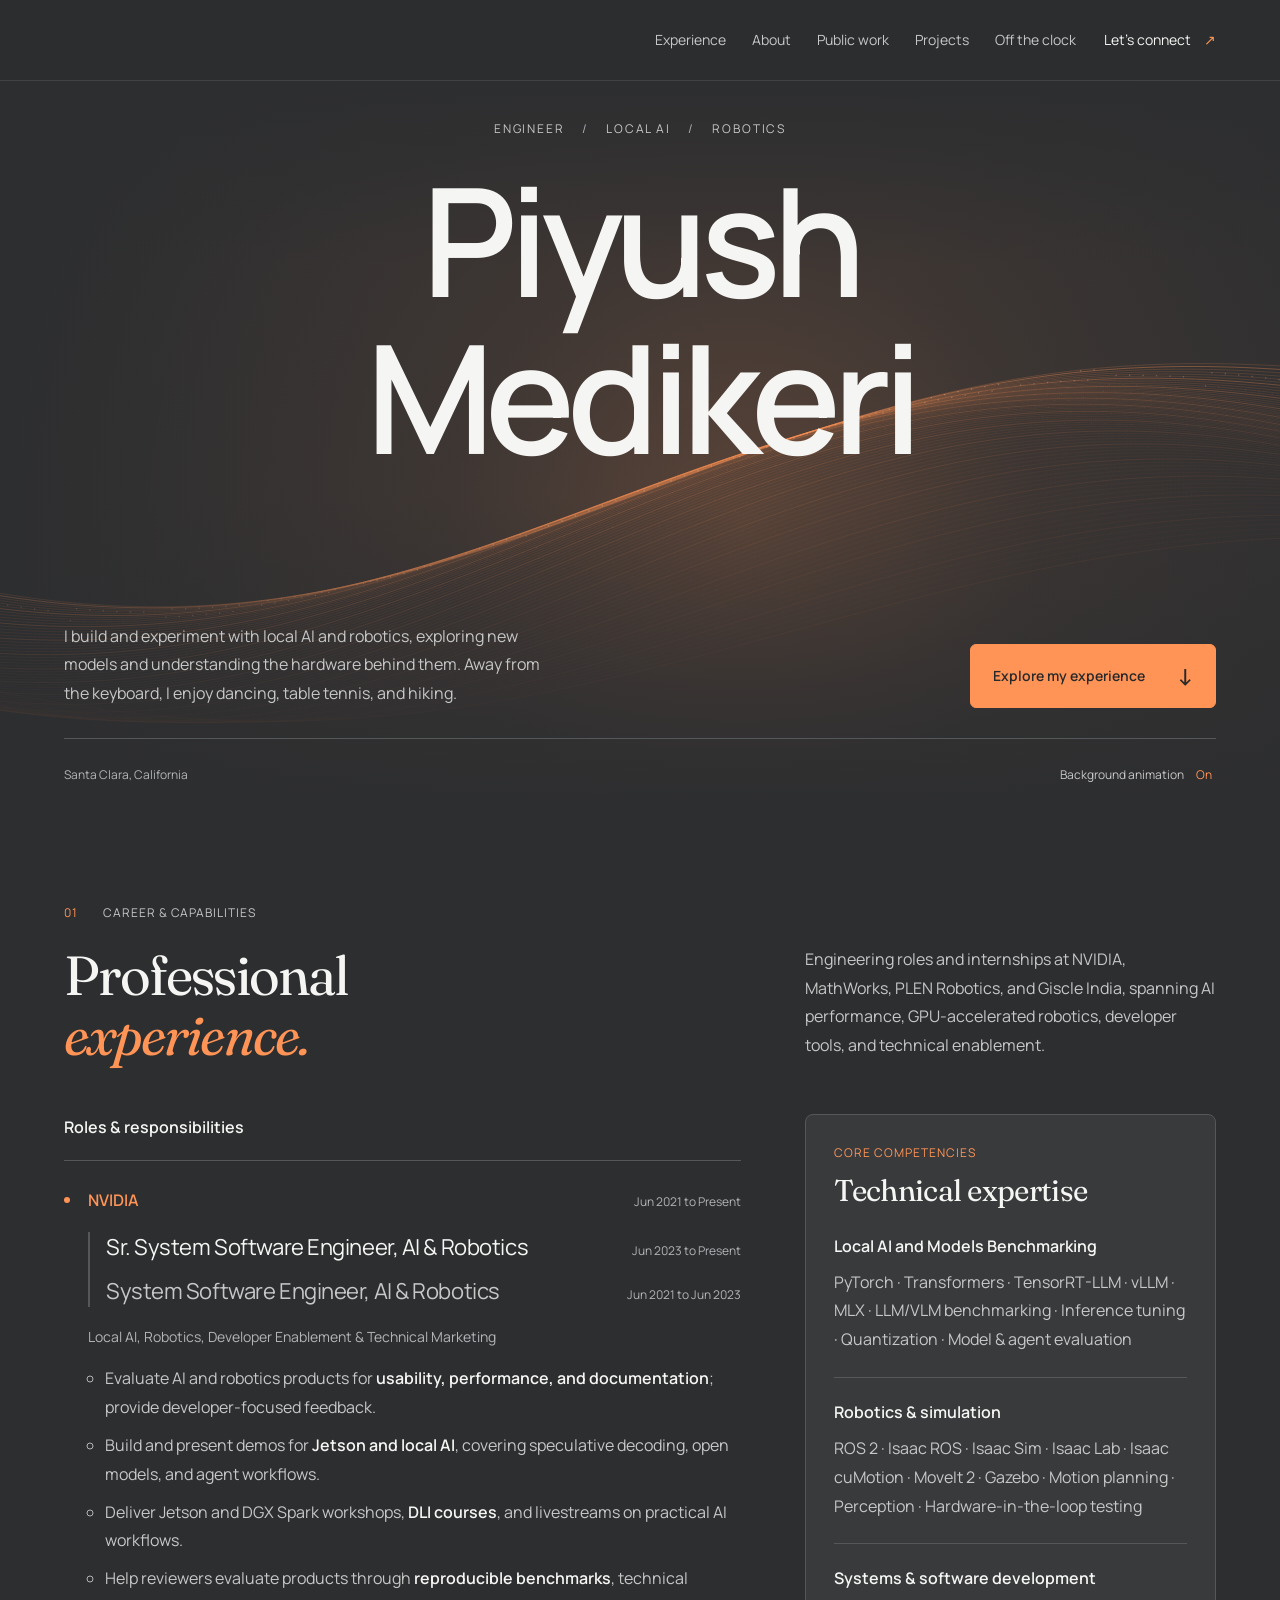
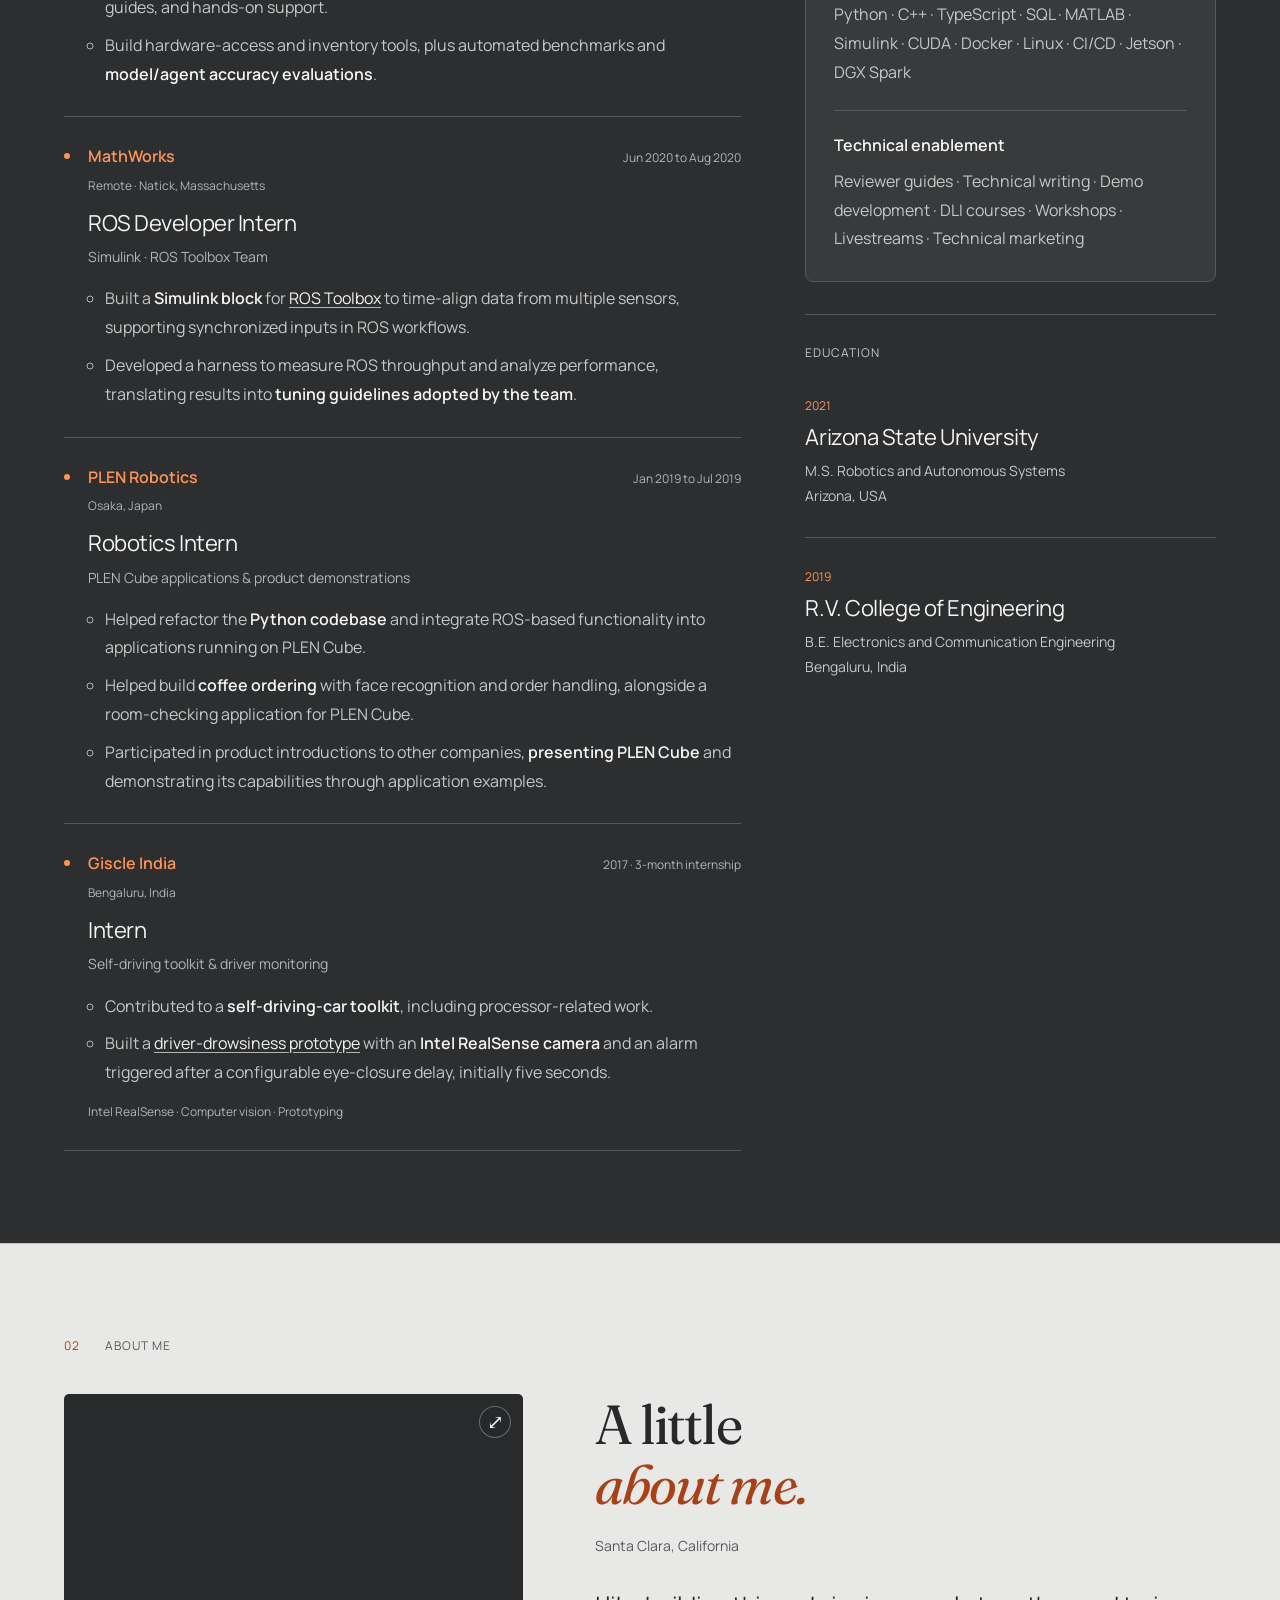
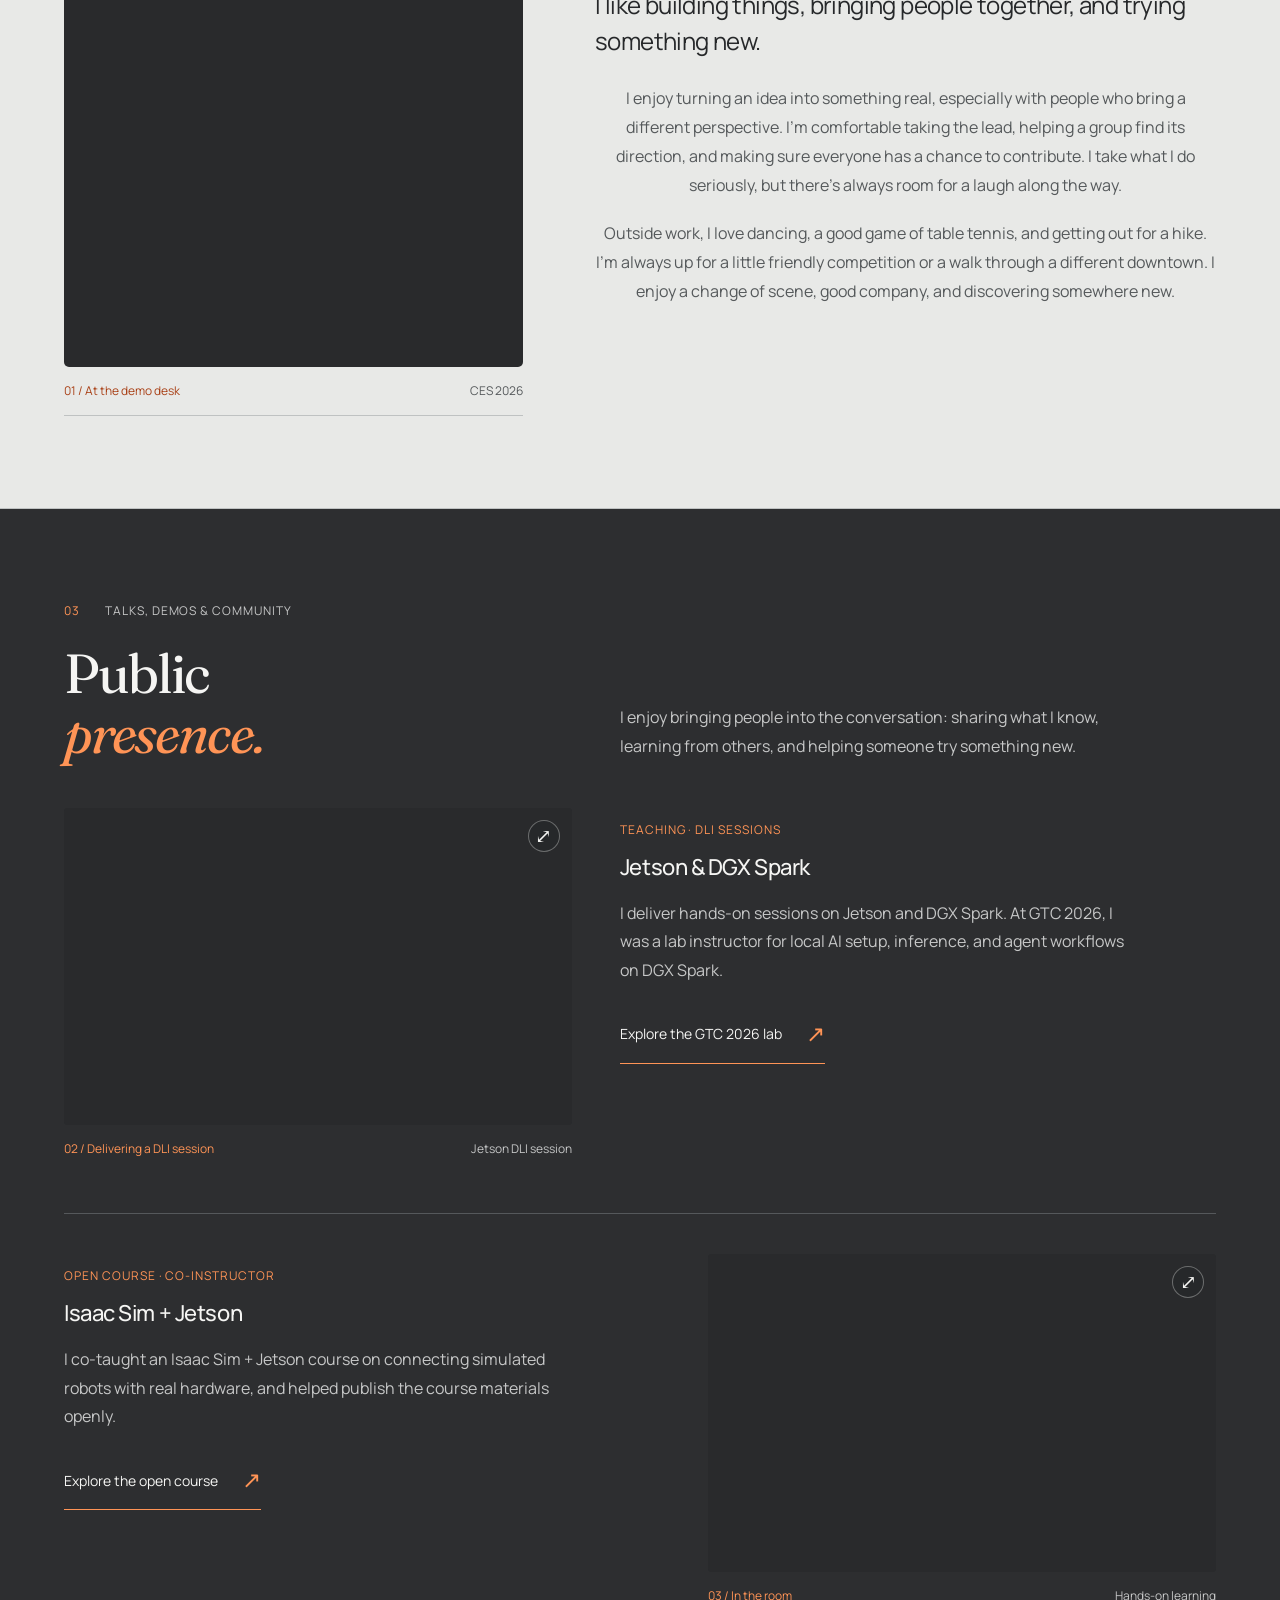
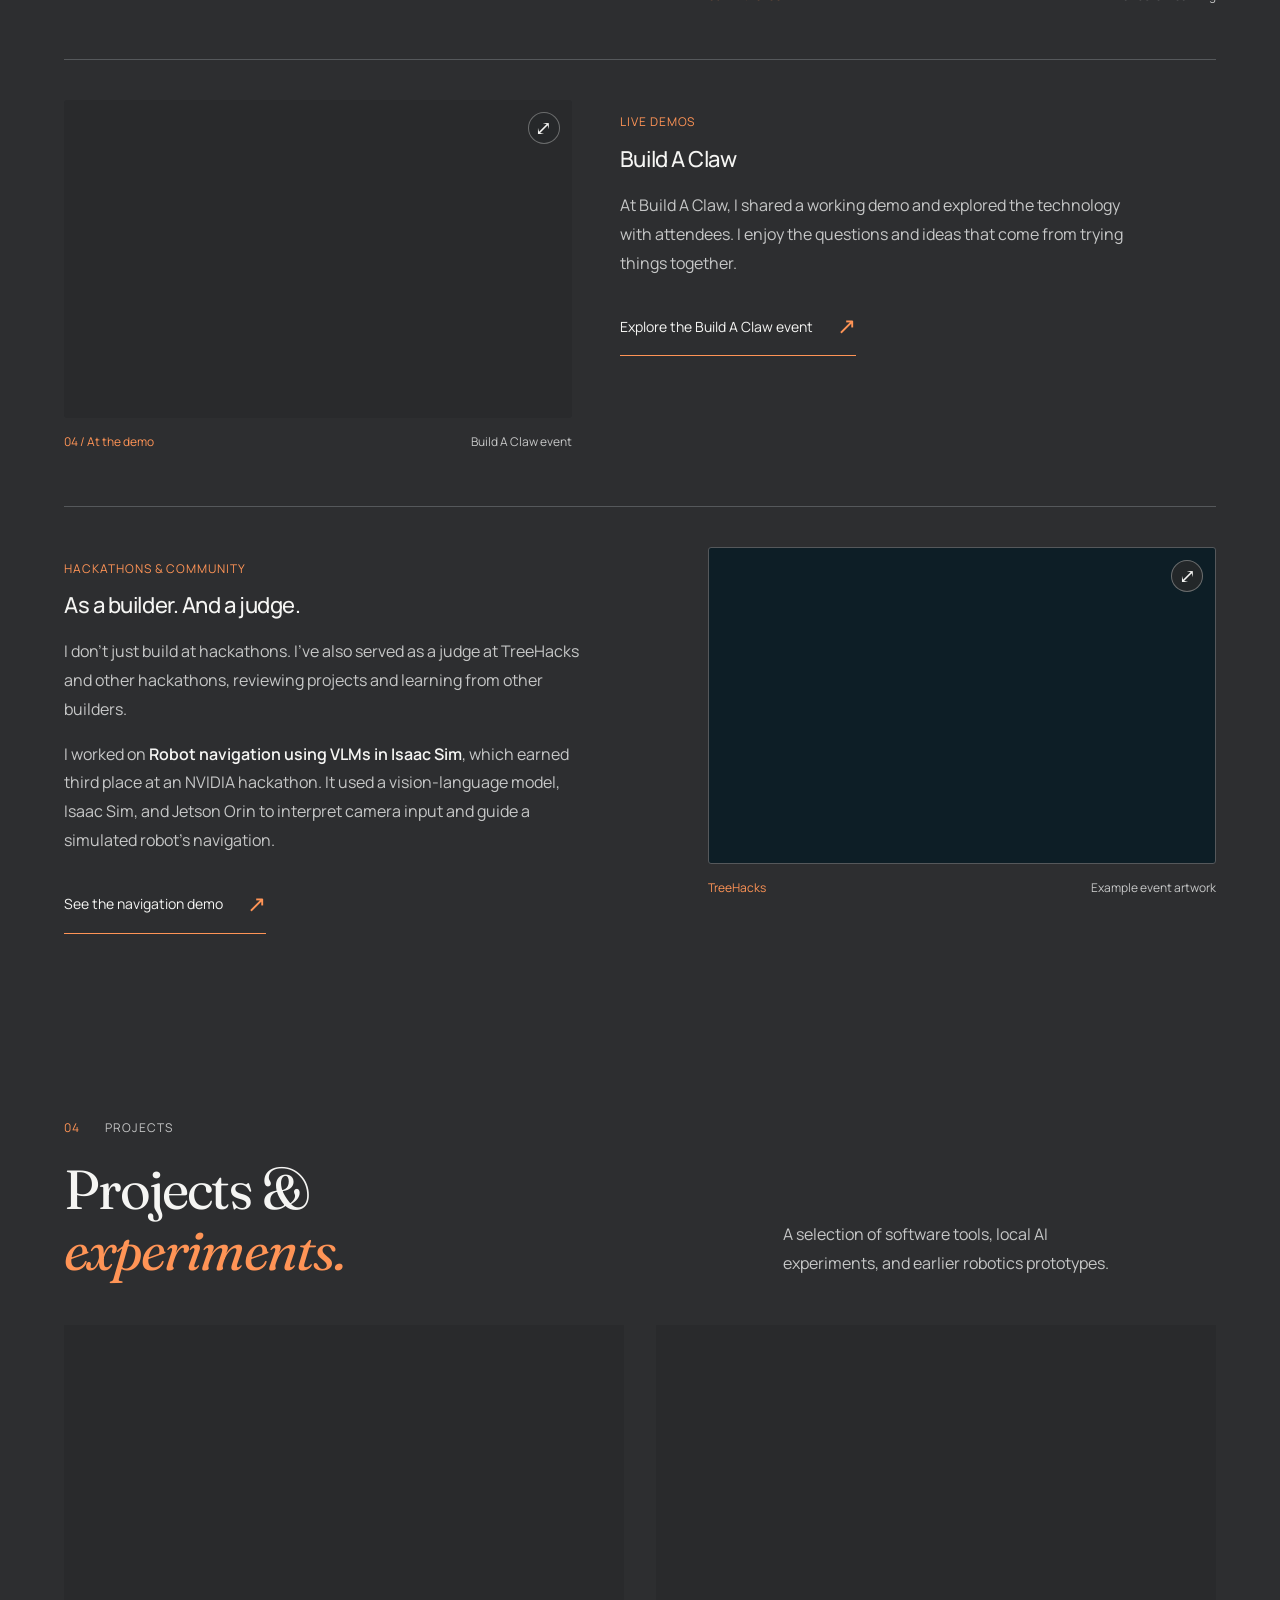
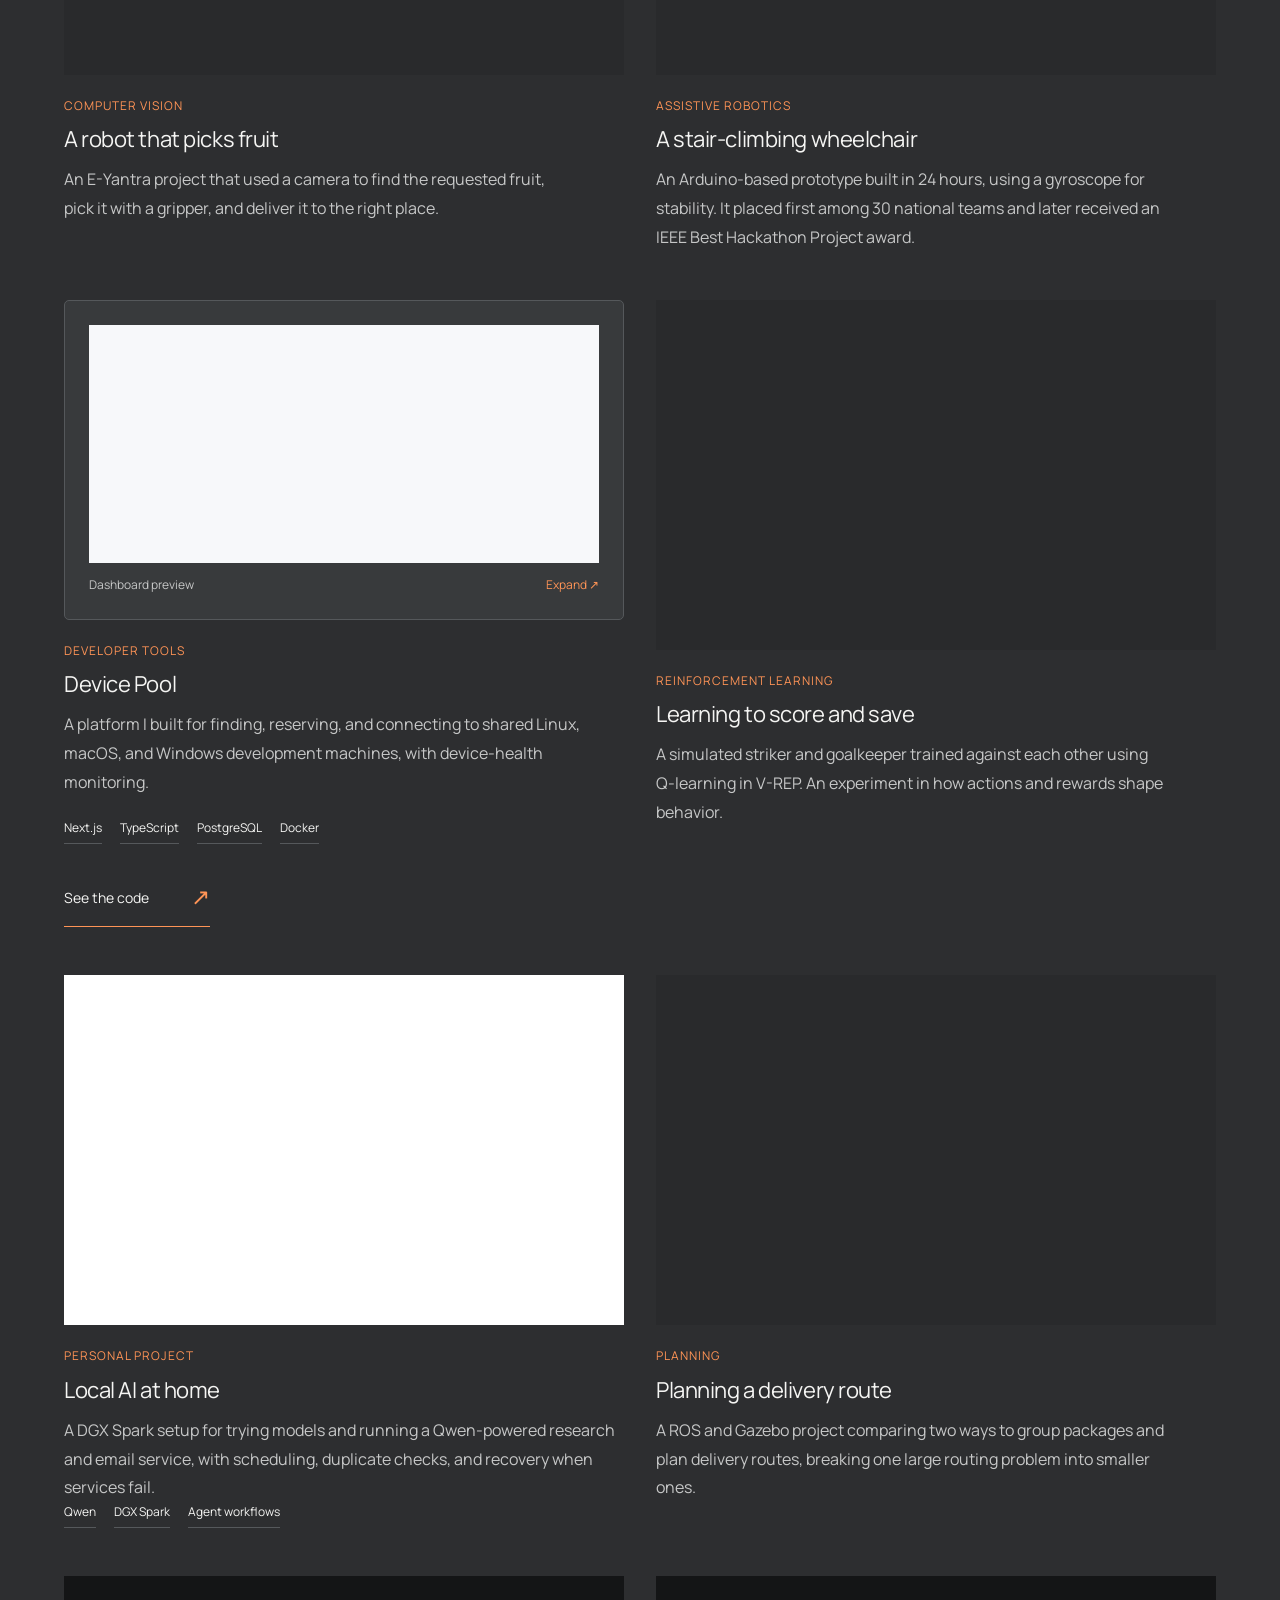
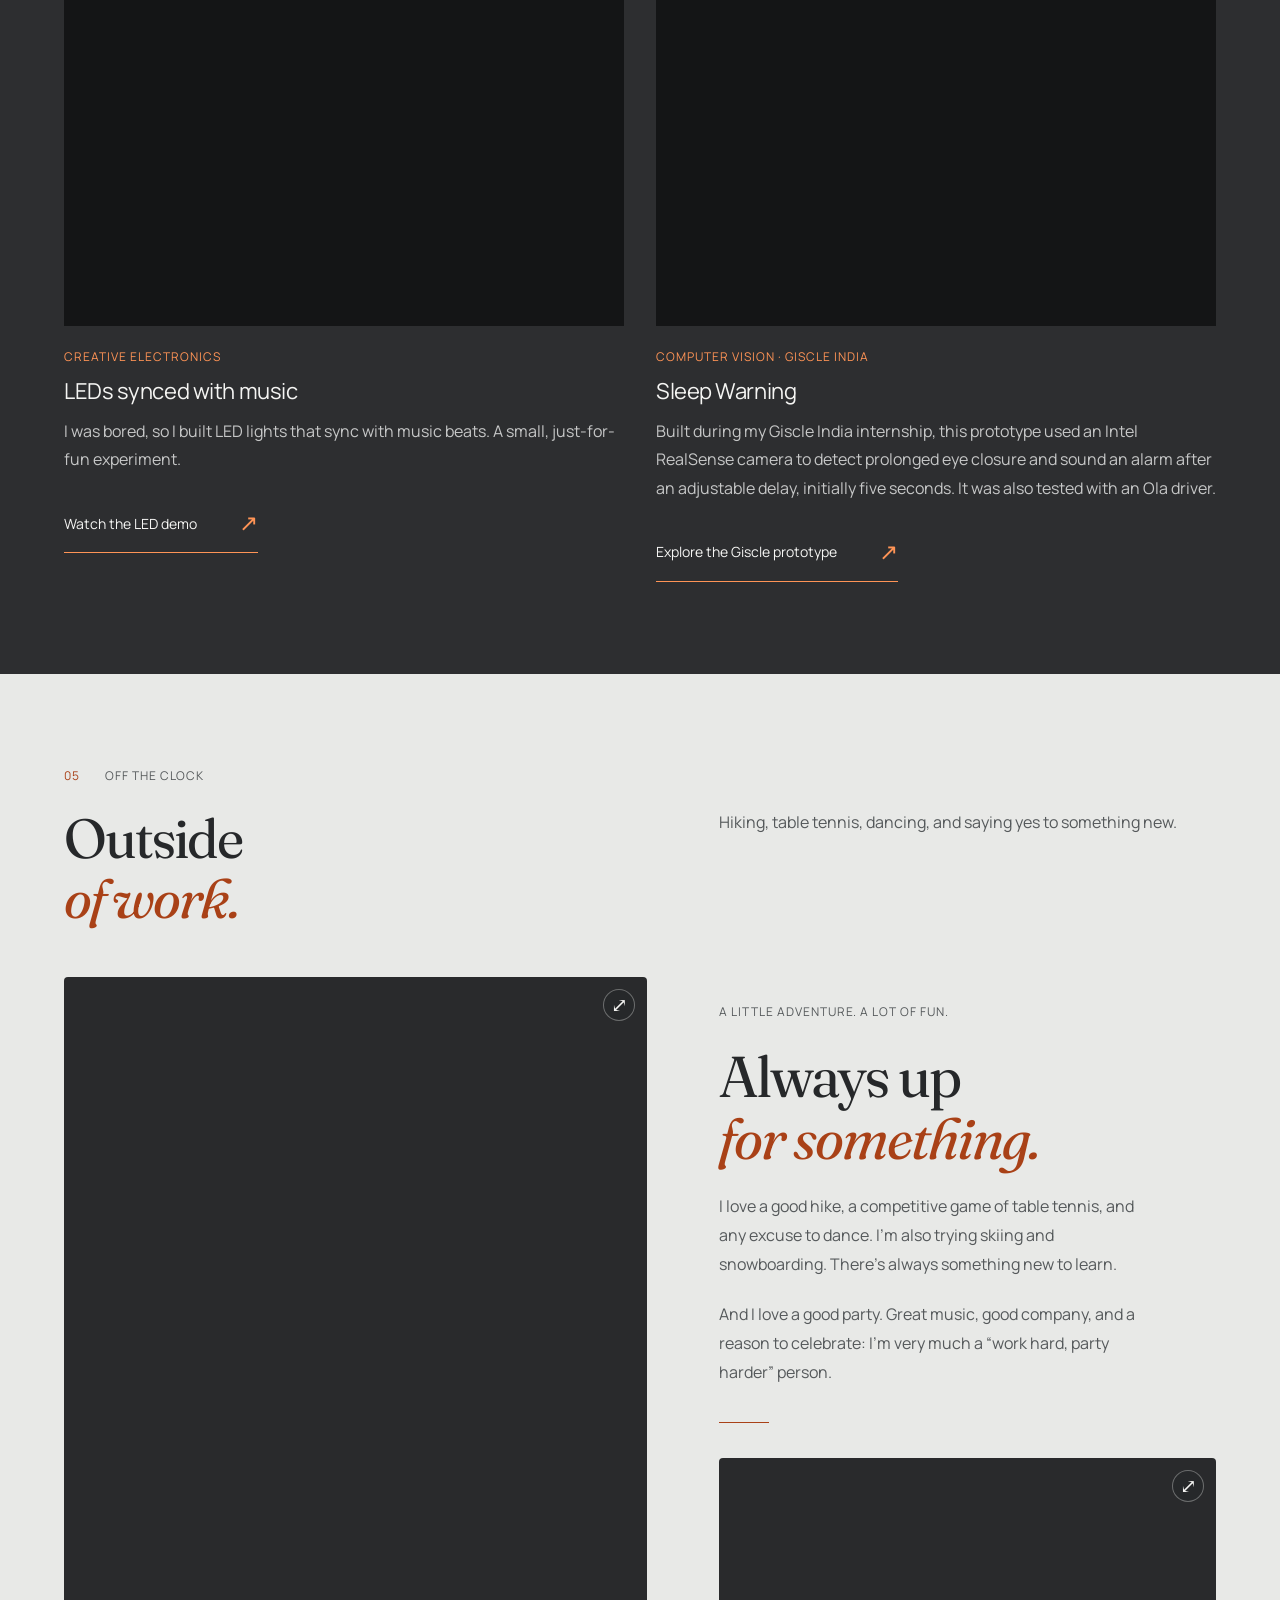
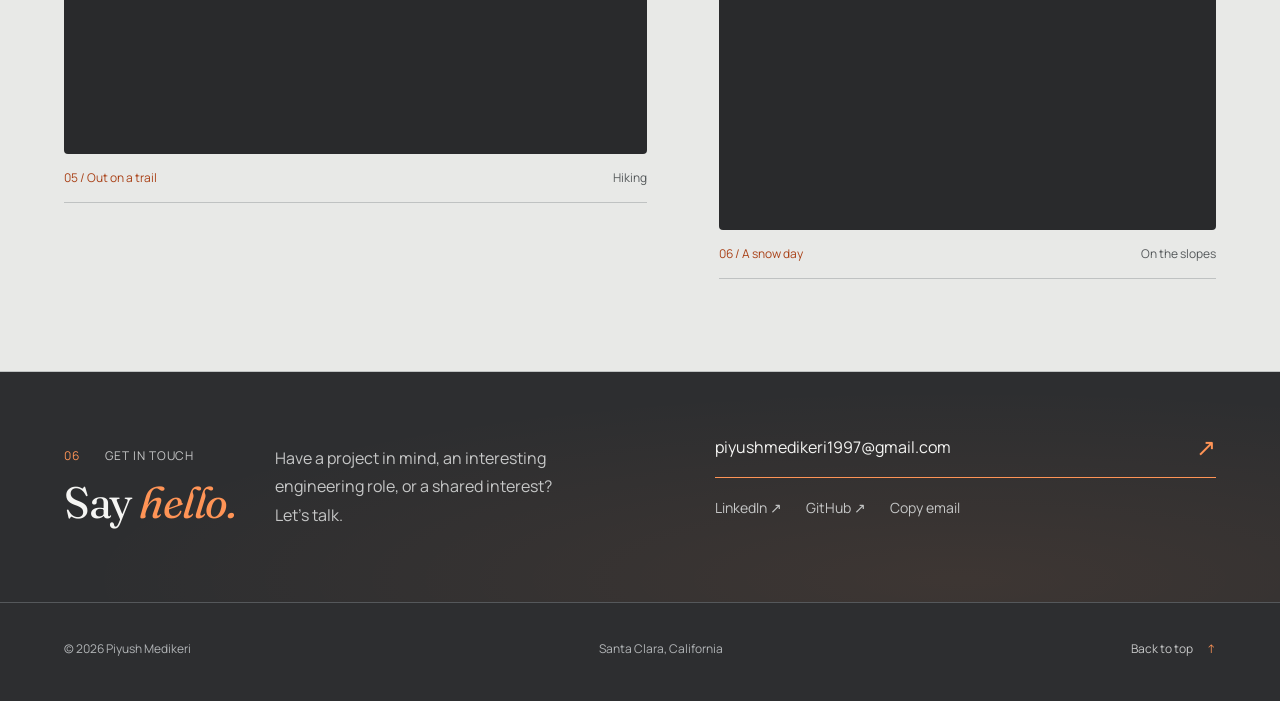
==== commit de3946d8: "Restore degree names in education" ====
--- a/index.html
+++ b/index.html
@@ -120,10 +120,12 @@
             <h3 id="education-title" class="eyebrow">Education</h3>
             <div id="education-asu">
               <span class="education-year">2021</span><h4>Arizona State University</h4>
+              <p class="education-degree">M.S. Robotics and Autonomous Systems</p>
               <p>Arizona, USA</p>
             </div>
             <div id="education-rvce">
               <span class="education-year">2019</span><h4>R.V. College of Engineering</h4>
+              <p class="education-degree">B.E. Electronics and Communication Engineering</p>
               <p>Bengaluru, India</p>
             </div>
           </section>
